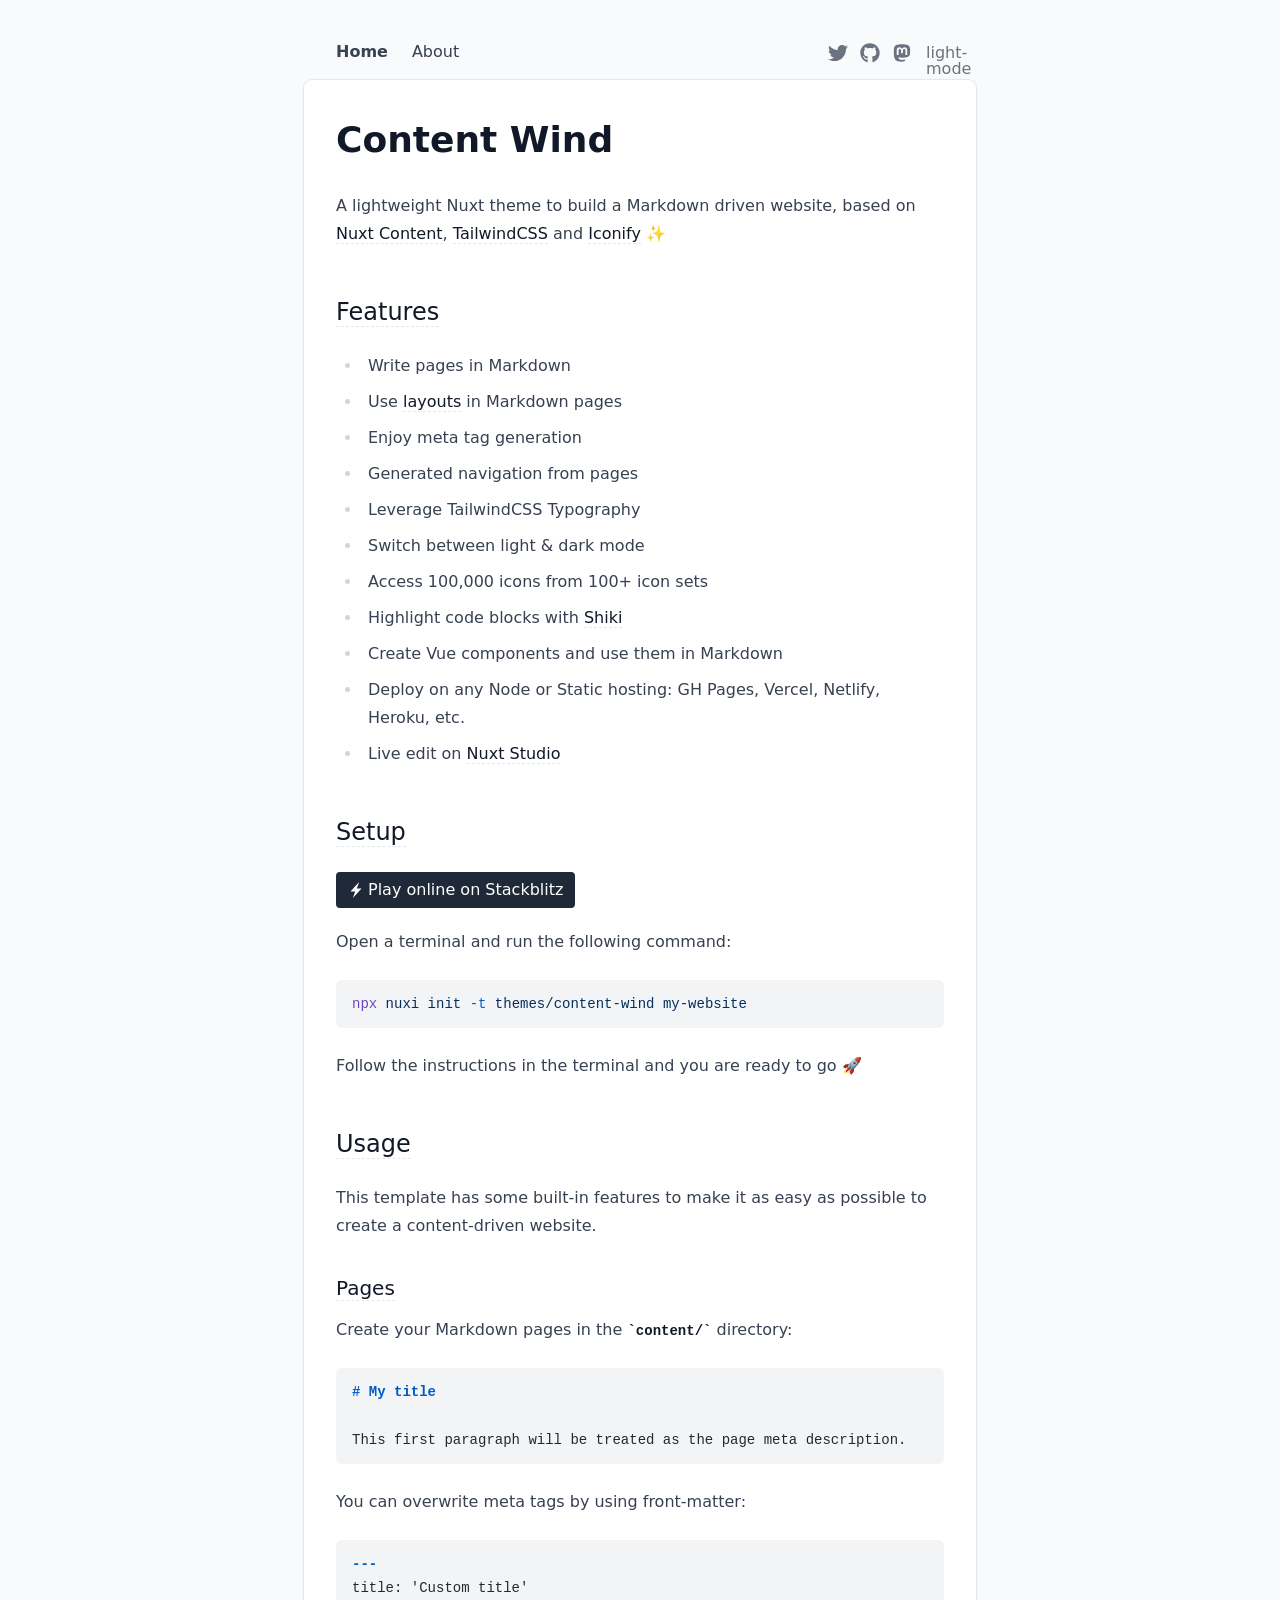
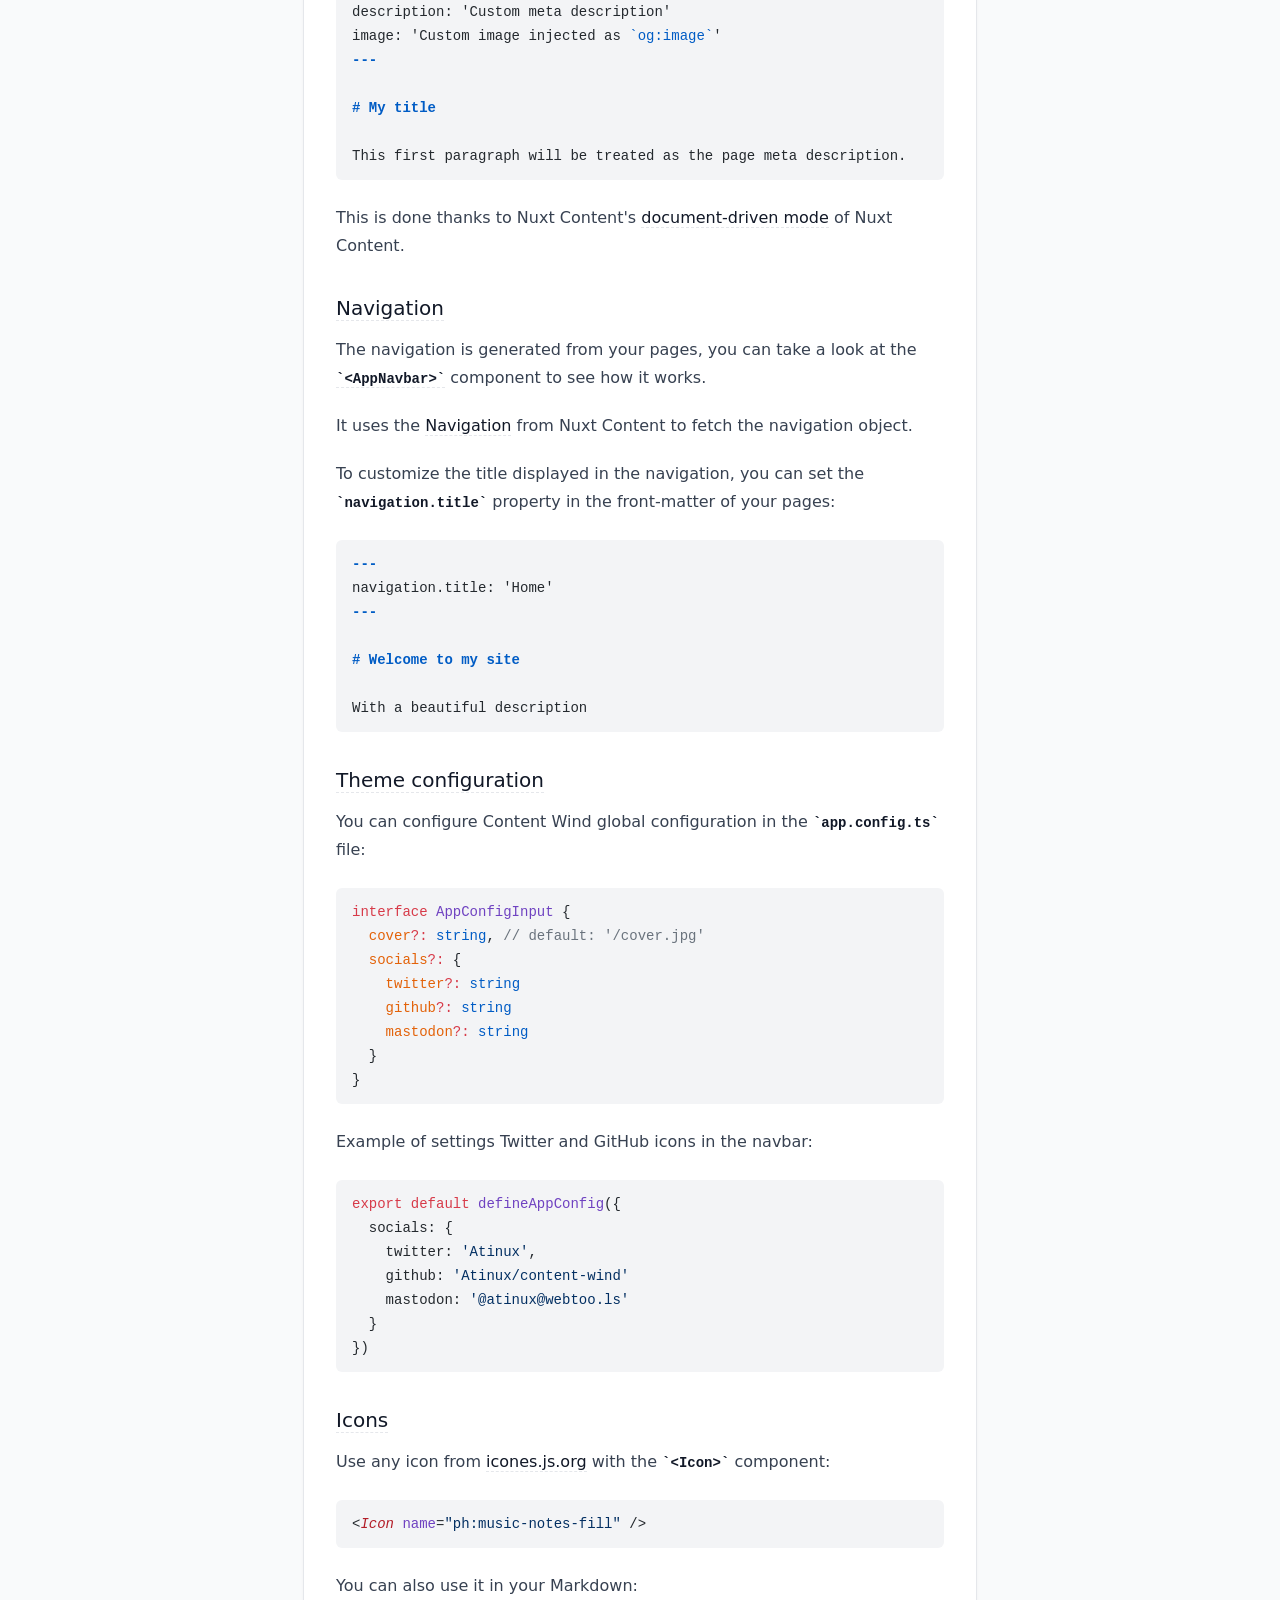
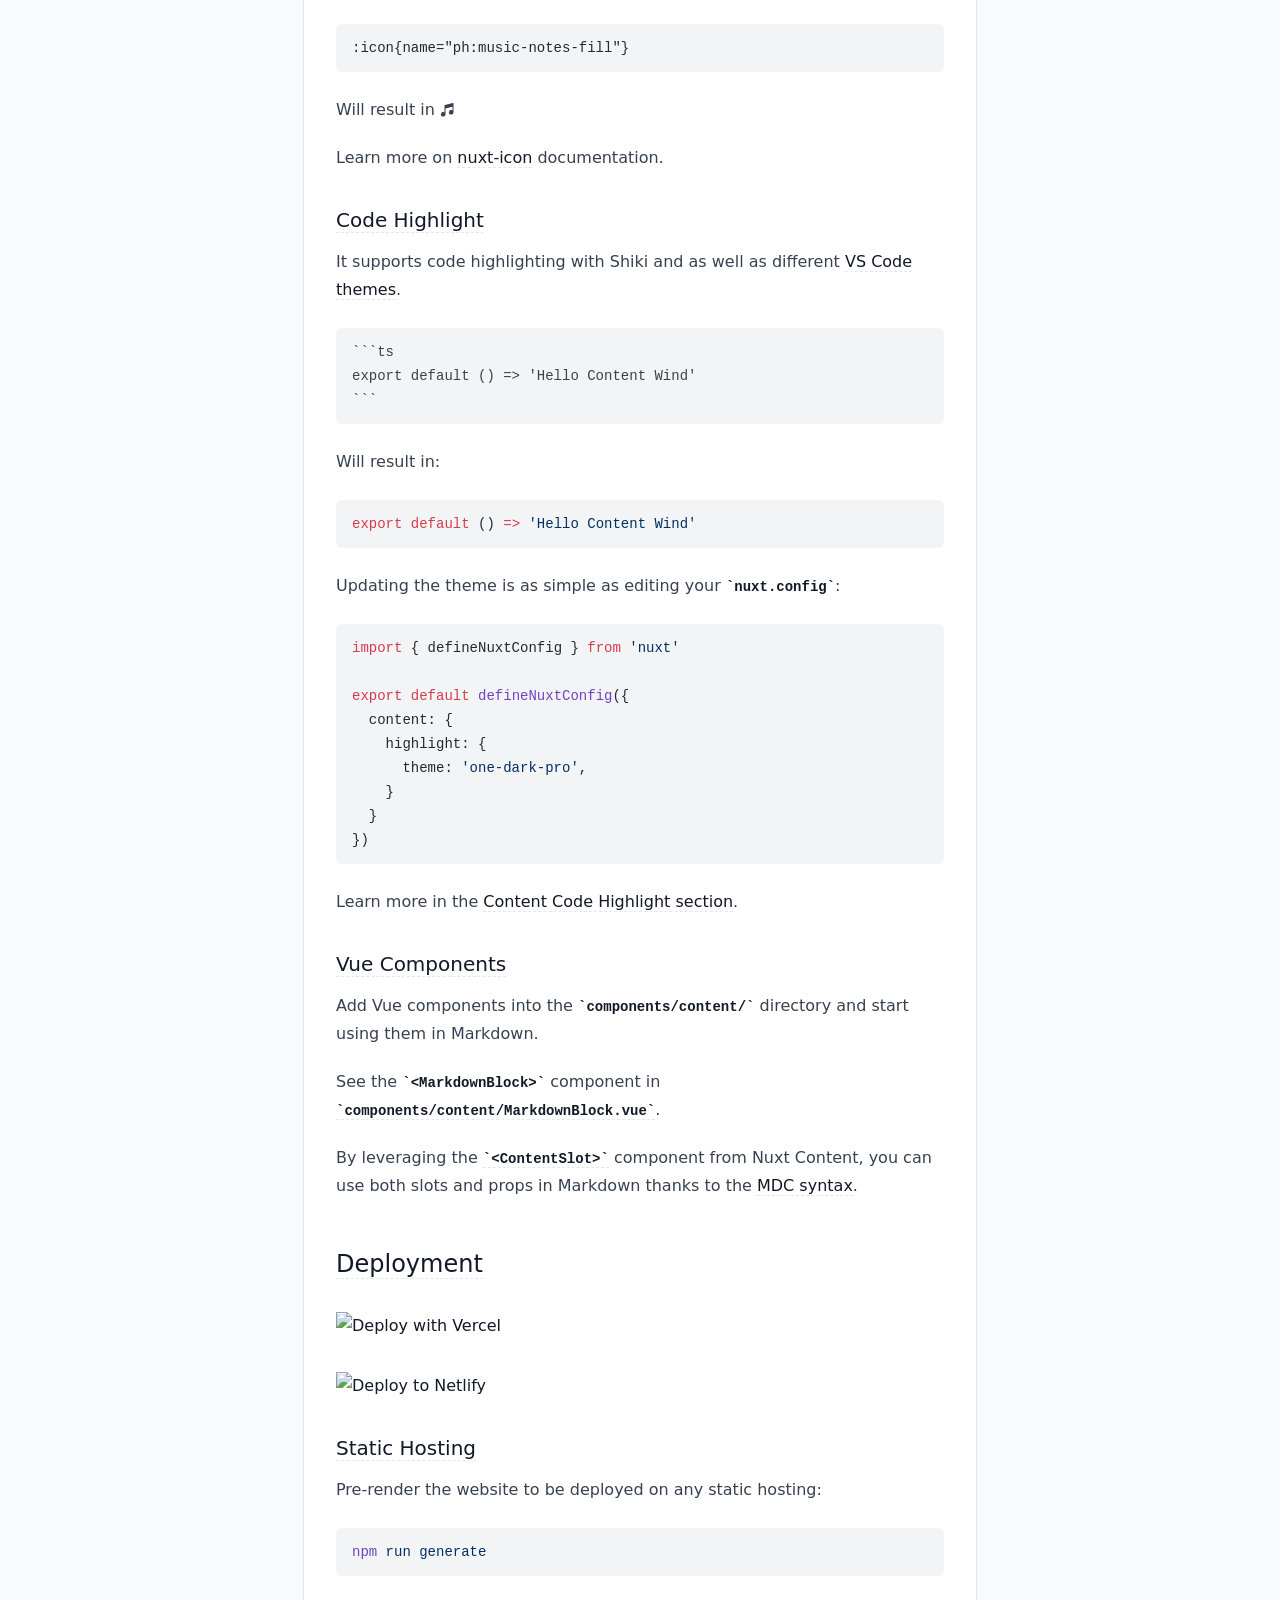
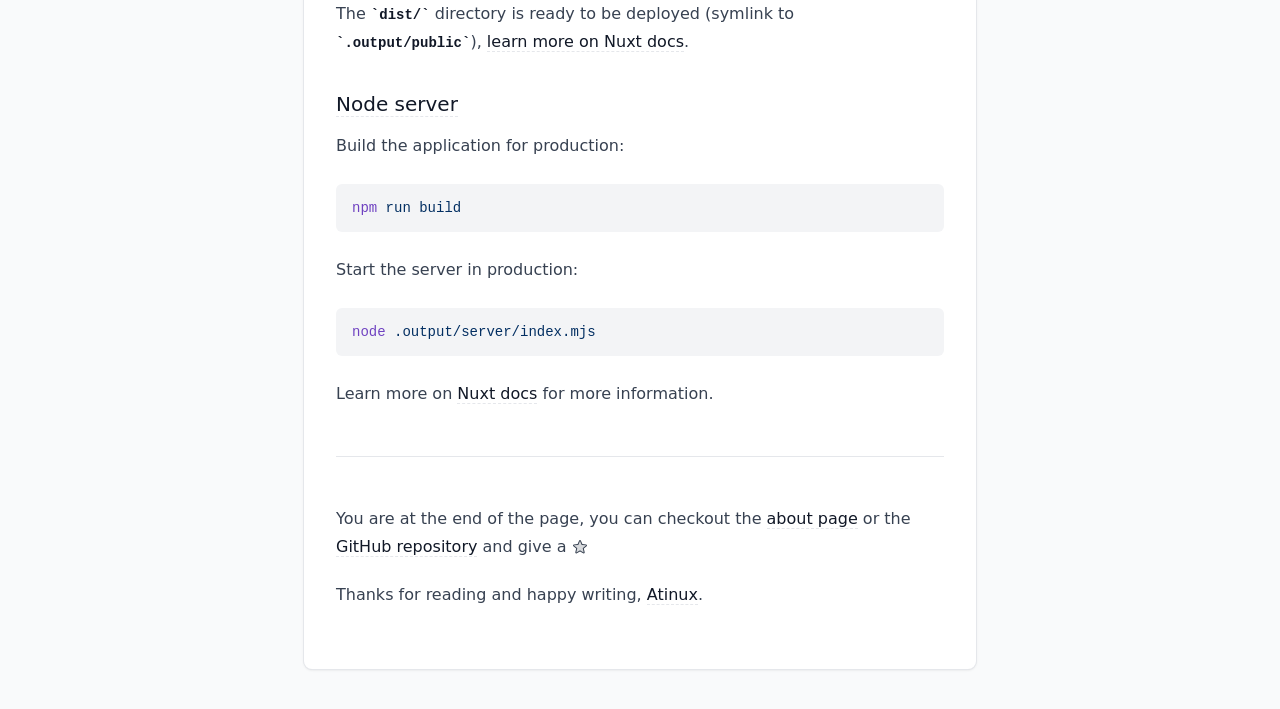
==== index.html @ 47d6d562 "Deploying to gh-pages from @ jvsiga/content-wind@8615b29ae68e5a22087bfe89d6c13d335c1222c7 🚀" ====
<!DOCTYPE html><html  lang="en" data-capo=""><head><meta charset="utf-8">
<meta name="viewport" content="width=device-width, initial-scale=1">
<title>Content Wind</title>
<style>/*! tailwindcss v3.4.10 | MIT License | https://tailwindcss.com*/*,:after,:before{border:0 solid #e5e7eb;box-sizing:border-box}:after,:before{--tw-content:""}:host,html{line-height:1.5;-webkit-text-size-adjust:100%;font-family:ui-sans-serif,system-ui,sans-serif,Apple Color Emoji,Segoe UI Emoji,Segoe UI Symbol,Noto Color Emoji;font-feature-settings:normal;font-variation-settings:normal;tab-size:4;-webkit-tap-highlight-color:transparent}body{line-height:inherit;margin:0}hr{border-top-width:1px;color:inherit;height:0}abbr:where([title]){-webkit-text-decoration:underline dotted;text-decoration:underline dotted}h1,h2,h3,h4,h5,h6{font-size:inherit;font-weight:inherit}a{color:inherit;text-decoration:inherit}b,strong{font-weight:bolder}code,kbd,pre,samp{font-family:ui-monospace,SFMono-Regular,Menlo,Monaco,Consolas,Liberation Mono,Courier New,monospace;font-feature-settings:normal;font-size:1em;font-variation-settings:normal}small{font-size:80%}sub,sup{font-size:75%;line-height:0;position:relative;vertical-align:initial}sub{bottom:-.25em}sup{top:-.5em}table{border-collapse:collapse;border-color:inherit;text-indent:0}button,input,optgroup,select,textarea{color:inherit;font-family:inherit;font-feature-settings:inherit;font-size:100%;font-variation-settings:inherit;font-weight:inherit;letter-spacing:inherit;line-height:inherit;margin:0;padding:0}button,select{text-transform:none}button,input:where([type=button]),input:where([type=reset]),input:where([type=submit]){-webkit-appearance:button;background-color:initial;background-image:none}:-moz-focusring{outline:auto}:-moz-ui-invalid{box-shadow:none}progress{vertical-align:initial}::-webkit-inner-spin-button,::-webkit-outer-spin-button{height:auto}[type=search]{-webkit-appearance:textfield;outline-offset:-2px}::-webkit-search-decoration{-webkit-appearance:none}::-webkit-file-upload-button{-webkit-appearance:button;font:inherit}summary{display:list-item}blockquote,dd,dl,figure,h1,h2,h3,h4,h5,h6,hr,p,pre{margin:0}fieldset{margin:0}fieldset,legend{padding:0}menu,ol,ul{list-style:none;margin:0;padding:0}dialog{padding:0}textarea{resize:vertical}input::placeholder,textarea::placeholder{color:#9ca3af;opacity:1}[role=button],button{cursor:pointer}:disabled{cursor:default}audio,canvas,embed,iframe,img,object,svg,video{display:block;vertical-align:middle}img,video{height:auto;max-width:100%}[hidden]{display:none}*,::backdrop,:after,:before{--tw-border-spacing-x:0;--tw-border-spacing-y:0;--tw-translate-x:0;--tw-translate-y:0;--tw-rotate:0;--tw-skew-x:0;--tw-skew-y:0;--tw-scale-x:1;--tw-scale-y:1;--tw-pan-x: ;--tw-pan-y: ;--tw-pinch-zoom: ;--tw-scroll-snap-strictness:proximity;--tw-gradient-from-position: ;--tw-gradient-via-position: ;--tw-gradient-to-position: ;--tw-ordinal: ;--tw-slashed-zero: ;--tw-numeric-figure: ;--tw-numeric-spacing: ;--tw-numeric-fraction: ;--tw-ring-inset: ;--tw-ring-offset-width:0px;--tw-ring-offset-color:#fff;--tw-ring-color:#3b82f680;--tw-ring-offset-shadow:0 0 #0000;--tw-ring-shadow:0 0 #0000;--tw-shadow:0 0 #0000;--tw-shadow-colored:0 0 #0000;--tw-blur: ;--tw-brightness: ;--tw-contrast: ;--tw-grayscale: ;--tw-hue-rotate: ;--tw-invert: ;--tw-saturate: ;--tw-sepia: ;--tw-drop-shadow: ;--tw-backdrop-blur: ;--tw-backdrop-brightness: ;--tw-backdrop-contrast: ;--tw-backdrop-grayscale: ;--tw-backdrop-hue-rotate: ;--tw-backdrop-invert: ;--tw-backdrop-opacity: ;--tw-backdrop-saturate: ;--tw-backdrop-sepia: ;--tw-contain-size: ;--tw-contain-layout: ;--tw-contain-paint: ;--tw-contain-style: }.prose{color:var(--tw-prose-body);max-width:65ch}.prose :where(p):not(:where([class~=not-prose],[class~=not-prose] *)){margin-bottom:1.25em;margin-top:1.25em}.prose :where([class~=lead]):not(:where([class~=not-prose],[class~=not-prose] *)){color:var(--tw-prose-lead);font-size:1.25em;line-height:1.6;margin-bottom:1.2em;margin-top:1.2em}.prose :where(a):not(:where([class~=not-prose],[class~=not-prose] *)){color:var(--tw-prose-links);font-weight:500;text-decoration:underline}.prose :where(strong):not(:where([class~=not-prose],[class~=not-prose] *)){color:var(--tw-prose-bold);font-weight:600}.prose :where(a strong):not(:where([class~=not-prose],[class~=not-prose] *)){color:inherit}.prose :where(blockquote strong):not(:where([class~=not-prose],[class~=not-prose] *)){color:inherit}.prose :where(thead th strong):not(:where([class~=not-prose],[class~=not-prose] *)){color:inherit}.prose :where(ol):not(:where([class~=not-prose],[class~=not-prose] *)){list-style-type:decimal;margin-bottom:1.25em;margin-top:1.25em;padding-inline-start:1.625em}.prose :where(ol[type=A]):not(:where([class~=not-prose],[class~=not-prose] *)){list-style-type:upper-alpha}.prose :where(ol[type=a]):not(:where([class~=not-prose],[class~=not-prose] *)){list-style-type:lower-alpha}.prose :where(ol[type=A s]):not(:where([class~=not-prose],[class~=not-prose] *)){list-style-type:upper-alpha}.prose :where(ol[type=a s]):not(:where([class~=not-prose],[class~=not-prose] *)){list-style-type:lower-alpha}.prose :where(ol[type=I]):not(:where([class~=not-prose],[class~=not-prose] *)){list-style-type:upper-roman}.prose :where(ol[type=i]):not(:where([class~=not-prose],[class~=not-prose] *)){list-style-type:lower-roman}.prose :where(ol[type=I s]):not(:where([class~=not-prose],[class~=not-prose] *)){list-style-type:upper-roman}.prose :where(ol[type=i s]):not(:where([class~=not-prose],[class~=not-prose] *)){list-style-type:lower-roman}.prose :where(ol[type="1"]):not(:where([class~=not-prose],[class~=not-prose] *)){list-style-type:decimal}.prose :where(ul):not(:where([class~=not-prose],[class~=not-prose] *)){list-style-type:disc;margin-bottom:1.25em;margin-top:1.25em;padding-inline-start:1.625em}.prose :where(ol>li):not(:where([class~=not-prose],[class~=not-prose] *))::marker{color:var(--tw-prose-counters);font-weight:400}.prose :where(ul>li):not(:where([class~=not-prose],[class~=not-prose] *))::marker{color:var(--tw-prose-bullets)}.prose :where(dt):not(:where([class~=not-prose],[class~=not-prose] *)){color:var(--tw-prose-headings);font-weight:600;margin-top:1.25em}.prose :where(hr):not(:where([class~=not-prose],[class~=not-prose] *)){border-color:var(--tw-prose-hr);border-top-width:1px;margin-bottom:3em;margin-top:3em}.prose :where(blockquote):not(:where([class~=not-prose],[class~=not-prose] *)){border-inline-start-color:var(--tw-prose-quote-borders);border-inline-start-width:.25rem;color:var(--tw-prose-quotes);font-style:italic;font-weight:500;margin-bottom:1.6em;margin-top:1.6em;padding-inline-start:1em;quotes:"\201C""\201D""\2018""\2019"}.prose :where(blockquote p:first-of-type):not(:where([class~=not-prose],[class~=not-prose] *)):before{content:open-quote}.prose :where(blockquote p:last-of-type):not(:where([class~=not-prose],[class~=not-prose] *)):after{content:close-quote}.prose :where(h1):not(:where([class~=not-prose],[class~=not-prose] *)){color:var(--tw-prose-headings);font-size:2.25em;font-weight:800;line-height:1.1111111;margin-bottom:.8888889em;margin-top:0}.prose :where(h1 strong):not(:where([class~=not-prose],[class~=not-prose] *)){color:inherit;font-weight:900}.prose :where(h2):not(:where([class~=not-prose],[class~=not-prose] *)){color:var(--tw-prose-headings);font-size:1.5em;font-weight:700;line-height:1.3333333;margin-bottom:1em;margin-top:2em}.prose :where(h2 strong):not(:where([class~=not-prose],[class~=not-prose] *)){color:inherit;font-weight:800}.prose :where(h3):not(:where([class~=not-prose],[class~=not-prose] *)){color:var(--tw-prose-headings);font-size:1.25em;font-weight:600;line-height:1.6;margin-bottom:.6em;margin-top:1.6em}.prose :where(h3 strong):not(:where([class~=not-prose],[class~=not-prose] *)){color:inherit;font-weight:700}.prose :where(h4):not(:where([class~=not-prose],[class~=not-prose] *)){color:var(--tw-prose-headings);font-weight:600;line-height:1.5;margin-bottom:.5em;margin-top:1.5em}.prose :where(h4 strong):not(:where([class~=not-prose],[class~=not-prose] *)){color:inherit;font-weight:700}.prose :where(img):not(:where([class~=not-prose],[class~=not-prose] *)){margin-bottom:2em;margin-top:2em}.prose :where(picture):not(:where([class~=not-prose],[class~=not-prose] *)){display:block;margin-bottom:2em;margin-top:2em}.prose :where(video):not(:where([class~=not-prose],[class~=not-prose] *)){margin-bottom:2em;margin-top:2em}.prose :where(kbd):not(:where([class~=not-prose],[class~=not-prose] *)){border-radius:.3125rem;box-shadow:0 0 0 1px rgb(var(--tw-prose-kbd-shadows)/10%),0 3px 0 rgb(var(--tw-prose-kbd-shadows)/10%);color:var(--tw-prose-kbd);font-family:inherit;font-size:.875em;font-weight:500;padding-inline-end:.375em;padding-bottom:.1875em;padding-top:.1875em;padding-inline-start:.375em}.prose :where(code):not(:where([class~=not-prose],[class~=not-prose] *)){color:var(--tw-prose-code);font-size:.875em;font-weight:600}.prose :where(code):not(:where([class~=not-prose],[class~=not-prose] *)):before{content:"`"}.prose :where(code):not(:where([class~=not-prose],[class~=not-prose] *)):after{content:"`"}.prose :where(a code):not(:where([class~=not-prose],[class~=not-prose] *)){color:inherit}.prose :where(h1 code):not(:where([class~=not-prose],[class~=not-prose] *)){color:inherit}.prose :where(h2 code):not(:where([class~=not-prose],[class~=not-prose] *)){color:inherit;font-size:.875em}.prose :where(h3 code):not(:where([class~=not-prose],[class~=not-prose] *)){color:inherit;font-size:.9em}.prose :where(h4 code):not(:where([class~=not-prose],[class~=not-prose] *)){color:inherit}.prose :where(blockquote code):not(:where([class~=not-prose],[class~=not-prose] *)){color:inherit}.prose :where(thead th code):not(:where([class~=not-prose],[class~=not-prose] *)){color:inherit}.prose :where(pre):not(:where([class~=not-prose],[class~=not-prose] *)){background-color:var(--tw-prose-pre-bg);border-radius:.375rem;color:var(--tw-prose-pre-code);font-size:.875em;font-weight:400;line-height:1.7142857;margin-bottom:1.7142857em;margin-top:1.7142857em;overflow-x:auto;padding-inline-end:1.1428571em;padding-bottom:.8571429em;padding-top:.8571429em;padding-inline-start:1.1428571em}.prose :where(pre code):not(:where([class~=not-prose],[class~=not-prose] *)){background-color:initial;border-radius:0;border-width:0;color:inherit;font-family:inherit;font-size:inherit;font-weight:inherit;line-height:inherit;padding:0}.prose :where(pre code):not(:where([class~=not-prose],[class~=not-prose] *)):before{content:none}.prose :where(pre code):not(:where([class~=not-prose],[class~=not-prose] *)):after{content:none}.prose :where(table):not(:where([class~=not-prose],[class~=not-prose] *)){font-size:.875em;line-height:1.7142857;margin-bottom:2em;margin-top:2em;table-layout:auto;width:100%}.prose :where(thead):not(:where([class~=not-prose],[class~=not-prose] *)){border-bottom-color:var(--tw-prose-th-borders);border-bottom-width:1px}.prose :where(thead th):not(:where([class~=not-prose],[class~=not-prose] *)){color:var(--tw-prose-headings);font-weight:600;padding-inline-end:.5714286em;padding-bottom:.5714286em;padding-inline-start:.5714286em;vertical-align:bottom}.prose :where(tbody tr):not(:where([class~=not-prose],[class~=not-prose] *)){border-bottom-color:var(--tw-prose-td-borders);border-bottom-width:1px}.prose :where(tbody tr:last-child):not(:where([class~=not-prose],[class~=not-prose] *)){border-bottom-width:0}.prose :where(tbody td):not(:where([class~=not-prose],[class~=not-prose] *)){vertical-align:initial}.prose :where(tfoot):not(:where([class~=not-prose],[class~=not-prose] *)){border-top-color:var(--tw-prose-th-borders);border-top-width:1px}.prose :where(tfoot td):not(:where([class~=not-prose],[class~=not-prose] *)){vertical-align:top}.prose :where(th,td):not(:where([class~=not-prose],[class~=not-prose] *)){text-align:start}.prose :where(figure>*):not(:where([class~=not-prose],[class~=not-prose] *)){margin-bottom:0;margin-top:0}.prose :where(figcaption):not(:where([class~=not-prose],[class~=not-prose] *)){color:var(--tw-prose-captions);font-size:.875em;line-height:1.4285714;margin-top:.8571429em}.prose{--tw-prose-body:#374151;--tw-prose-headings:#111827;--tw-prose-lead:#4b5563;--tw-prose-links:#111827;--tw-prose-bold:#111827;--tw-prose-counters:#6b7280;--tw-prose-bullets:#d1d5db;--tw-prose-hr:#e5e7eb;--tw-prose-quotes:#111827;--tw-prose-quote-borders:#e5e7eb;--tw-prose-captions:#6b7280;--tw-prose-kbd:#111827;--tw-prose-kbd-shadows:17 24 39;--tw-prose-code:#111827;--tw-prose-pre-code:#e5e7eb;--tw-prose-pre-bg:#1f2937;--tw-prose-th-borders:#d1d5db;--tw-prose-td-borders:#e5e7eb;--tw-prose-invert-body:#d1d5db;--tw-prose-invert-headings:#fff;--tw-prose-invert-lead:#9ca3af;--tw-prose-invert-links:#fff;--tw-prose-invert-bold:#fff;--tw-prose-invert-counters:#9ca3af;--tw-prose-invert-bullets:#4b5563;--tw-prose-invert-hr:#374151;--tw-prose-invert-quotes:#f3f4f6;--tw-prose-invert-quote-borders:#374151;--tw-prose-invert-captions:#9ca3af;--tw-prose-invert-kbd:#fff;--tw-prose-invert-kbd-shadows:255 255 255;--tw-prose-invert-code:#fff;--tw-prose-invert-pre-code:#d1d5db;--tw-prose-invert-pre-bg:#00000080;--tw-prose-invert-th-borders:#4b5563;--tw-prose-invert-td-borders:#374151;font-size:1rem;line-height:1.75}.prose :where(picture>img):not(:where([class~=not-prose],[class~=not-prose] *)){margin-bottom:0;margin-top:0}.prose :where(li):not(:where([class~=not-prose],[class~=not-prose] *)){margin-bottom:.5em;margin-top:.5em}.prose :where(ol>li):not(:where([class~=not-prose],[class~=not-prose] *)){padding-inline-start:.375em}.prose :where(ul>li):not(:where([class~=not-prose],[class~=not-prose] *)){padding-inline-start:.375em}.prose :where(.prose>ul>li p):not(:where([class~=not-prose],[class~=not-prose] *)){margin-bottom:.75em;margin-top:.75em}.prose :where(.prose>ul>li>p:first-child):not(:where([class~=not-prose],[class~=not-prose] *)){margin-top:1.25em}.prose :where(.prose>ul>li>p:last-child):not(:where([class~=not-prose],[class~=not-prose] *)){margin-bottom:1.25em}.prose :where(.prose>ol>li>p:first-child):not(:where([class~=not-prose],[class~=not-prose] *)){margin-top:1.25em}.prose :where(.prose>ol>li>p:last-child):not(:where([class~=not-prose],[class~=not-prose] *)){margin-bottom:1.25em}.prose :where(ul ul,ul ol,ol ul,ol ol):not(:where([class~=not-prose],[class~=not-prose] *)){margin-bottom:.75em;margin-top:.75em}.prose :where(dl):not(:where([class~=not-prose],[class~=not-prose] *)){margin-bottom:1.25em;margin-top:1.25em}.prose :where(dd):not(:where([class~=not-prose],[class~=not-prose] *)){margin-top:.5em;padding-inline-start:1.625em}.prose :where(hr+*):not(:where([class~=not-prose],[class~=not-prose] *)){margin-top:0}.prose :where(h2+*):not(:where([class~=not-prose],[class~=not-prose] *)){margin-top:0}.prose :where(h3+*):not(:where([class~=not-prose],[class~=not-prose] *)){margin-top:0}.prose :where(h4+*):not(:where([class~=not-prose],[class~=not-prose] *)){margin-top:0}.prose :where(thead th:first-child):not(:where([class~=not-prose],[class~=not-prose] *)){padding-inline-start:0}.prose :where(thead th:last-child):not(:where([class~=not-prose],[class~=not-prose] *)){padding-inline-end:0}.prose :where(tbody td,tfoot td):not(:where([class~=not-prose],[class~=not-prose] *)){padding-inline-end:.5714286em;padding-bottom:.5714286em;padding-top:.5714286em;padding-inline-start:.5714286em}.prose :where(tbody td:first-child,tfoot td:first-child):not(:where([class~=not-prose],[class~=not-prose] *)){padding-inline-start:0}.prose :where(tbody td:last-child,tfoot td:last-child):not(:where([class~=not-prose],[class~=not-prose] *)){padding-inline-end:0}.prose :where(figure):not(:where([class~=not-prose],[class~=not-prose] *)){margin-bottom:2em;margin-top:2em}.prose :where(.prose>:first-child):not(:where([class~=not-prose],[class~=not-prose] *)){margin-top:0}.prose :where(.prose>:last-child):not(:where([class~=not-prose],[class~=not-prose] *)){margin-bottom:0}.sr-only{height:1px;margin:-1px;overflow:hidden;padding:0;position:absolute;width:1px;clip:rect(0,0,0,0);border-width:0;white-space:nowrap}.static{position:static}.m-auto{margin:auto}.mx-auto{margin-left:auto;margin-right:auto}.mr-6{margin-right:1.5rem}.block{display:block}.inline-block{display:inline-block}.flex{display:flex}.inline-flex{display:inline-flex}.h-4{height:1rem}.h-5{height:1.25rem}.w-4{width:1rem}.w-5{width:1.25rem}.max-w-2xl{max-width:42rem}.max-w-full{max-width:100%}.max-w-none{max-width:none}.items-center{align-items:center}.justify-between{justify-content:space-between}.gap-1{gap:.25rem}.space-x-3>:not([hidden])~:not([hidden]){--tw-space-x-reverse:0;margin-left:calc(.75rem*(1 - var(--tw-space-x-reverse)));margin-right:calc(.75rem*var(--tw-space-x-reverse))}.overflow-x-auto{overflow-x:auto}.rounded{border-radius:.25rem}.bg-gray-50{--tw-bg-opacity:1;background-color:rgb(249 250 251/var(--tw-bg-opacity))}.bg-gray-800{--tw-bg-opacity:1;background-color:rgb(31 41 55/var(--tw-bg-opacity))}.bg-white{--tw-bg-opacity:1;background-color:rgb(255 255 255/var(--tw-bg-opacity))}.px-3{padding-left:.75rem;padding-right:.75rem}.px-4{padding-left:1rem;padding-right:1rem}.py-1{padding-bottom:.25rem;padding-top:.25rem}.py-10{padding-bottom:2.5rem;padding-top:2.5rem}.py-4{padding-bottom:1rem;padding-top:1rem}.text-2xl{font-size:1.5rem;line-height:2rem}.font-bold{font-weight:700}.text-black{--tw-text-opacity:1;color:rgb(0 0 0/var(--tw-text-opacity))}.text-gray-500{--tw-text-opacity:1;color:rgb(107 114 128/var(--tw-text-opacity))}.text-gray-700{--tw-text-opacity:1;color:rgb(55 65 81/var(--tw-text-opacity))}.text-white{--tw-text-opacity:1;color:rgb(255 255 255/var(--tw-text-opacity))}.no-underline{text-decoration-line:none}.ring-1{--tw-ring-offset-shadow:var(--tw-ring-inset) 0 0 0 var(--tw-ring-offset-width) var(--tw-ring-offset-color);--tw-ring-shadow:var(--tw-ring-inset) 0 0 0 calc(1px + var(--tw-ring-offset-width)) var(--tw-ring-color);box-shadow:var(--tw-ring-offset-shadow),var(--tw-ring-shadow),var(--tw-shadow,0 0 #0000)}.ring-gray-200{--tw-ring-opacity:1;--tw-ring-color:rgb(229 231 235/var(--tw-ring-opacity))}.transition{transition-duration:.15s;transition-property:color,background-color,border-color,text-decoration-color,fill,stroke,opacity,box-shadow,transform,filter,-webkit-backdrop-filter;transition-property:color,background-color,border-color,text-decoration-color,fill,stroke,opacity,box-shadow,transform,filter,backdrop-filter;transition-property:color,background-color,border-color,text-decoration-color,fill,stroke,opacity,box-shadow,transform,filter,backdrop-filter,-webkit-backdrop-filter;transition-timing-function:cubic-bezier(.4,0,.2,1)}.dark\:prose-invert:is(.dark *){--tw-prose-body:var(--tw-prose-invert-body);--tw-prose-headings:var(--tw-prose-invert-headings);--tw-prose-lead:var(--tw-prose-invert-lead);--tw-prose-links:var(--tw-prose-invert-links);--tw-prose-bold:var(--tw-prose-invert-bold);--tw-prose-counters:var(--tw-prose-invert-counters);--tw-prose-bullets:var(--tw-prose-invert-bullets);--tw-prose-hr:var(--tw-prose-invert-hr);--tw-prose-quotes:var(--tw-prose-invert-quotes);--tw-prose-quote-borders:var(--tw-prose-invert-quote-borders);--tw-prose-captions:var(--tw-prose-invert-captions);--tw-prose-kbd:var(--tw-prose-invert-kbd);--tw-prose-kbd-shadows:var(--tw-prose-invert-kbd-shadows);--tw-prose-code:var(--tw-prose-invert-code);--tw-prose-pre-code:var(--tw-prose-invert-pre-code);--tw-prose-pre-bg:var(--tw-prose-invert-pre-bg);--tw-prose-th-borders:var(--tw-prose-invert-th-borders);--tw-prose-td-borders:var(--tw-prose-invert-td-borders)}.hover\:text-gray-700:hover{--tw-text-opacity:1;color:rgb(55 65 81/var(--tw-text-opacity))}.prose-a\:border-b :is(:where(a):not(:where([class~=not-prose],[class~=not-prose] *))){border-bottom-width:1px}.prose-a\:border-dashed :is(:where(a):not(:where([class~=not-prose],[class~=not-prose] *))){border-style:dashed}.prose-a\:font-normal :is(:where(a):not(:where([class~=not-prose],[class~=not-prose] *))){font-weight:400}.prose-a\:no-underline :is(:where(a):not(:where([class~=not-prose],[class~=not-prose] *))){text-decoration-line:none}.hover\:prose-a\:border-solid :is(:where(a):not(:where([class~=not-prose],[class~=not-prose] *))):hover{border-style:solid}.hover\:prose-a\:border-primary-400 :is(:where(a):not(:where([class~=not-prose],[class~=not-prose] *))):hover{--tw-border-opacity:1;border-color:rgb(52 211 153/var(--tw-border-opacity))}.hover\:prose-a\:text-primary-400 :is(:where(a):not(:where([class~=not-prose],[class~=not-prose] *))):hover{--tw-text-opacity:1;color:rgb(52 211 153/var(--tw-text-opacity))}.prose-pre\:bg-gray-100 :is(:where(pre):not(:where([class~=not-prose],[class~=not-prose] *))){--tw-bg-opacity:1;background-color:rgb(243 244 246/var(--tw-bg-opacity))}.dark\:bg-gray-200:is(.dark *){--tw-bg-opacity:1;background-color:rgb(229 231 235/var(--tw-bg-opacity))}.dark\:bg-gray-800:is(.dark *){--tw-bg-opacity:1;background-color:rgb(31 41 55/var(--tw-bg-opacity))}.dark\:bg-gray-900:is(.dark *){--tw-bg-opacity:1;background-color:rgb(17 24 39/var(--tw-bg-opacity))}.dark\:text-gray-100:is(.dark *){--tw-text-opacity:1;color:rgb(243 244 246/var(--tw-text-opacity))}.dark\:text-gray-200:is(.dark *){--tw-text-opacity:1;color:rgb(229 231 235/var(--tw-text-opacity))}.dark\:text-gray-300:is(.dark *){--tw-text-opacity:1;color:rgb(209 213 219/var(--tw-text-opacity))}.dark\:text-gray-950:is(.dark *){--tw-text-opacity:1;color:rgb(3 7 18/var(--tw-text-opacity))}.dark\:ring-gray-700:is(.dark *){--tw-ring-opacity:1;--tw-ring-color:rgb(55 65 81/var(--tw-ring-opacity))}.dark\:hover\:text-gray-300:hover:is(.dark *){--tw-text-opacity:1;color:rgb(209 213 219/var(--tw-text-opacity))}.dark\:prose-pre\:bg-gray-900 :is(:where(pre):not(:where([class~=not-prose],[class~=not-prose] *))):is(.dark *){--tw-bg-opacity:1;background-color:rgb(17 24 39/var(--tw-bg-opacity))}@media (min-width:640px){.sm\:rounded{border-radius:.25rem}.sm\:rounded-lg{border-radius:.5rem}.sm\:px-8{padding-left:2rem;padding-right:2rem}.sm\:pb-10{padding-bottom:2.5rem}.sm\:pt-6{padding-top:1.5rem}.sm\:shadow{--tw-shadow:0 1px 3px 0 #0000001a,0 1px 2px -1px #0000001a;--tw-shadow-colored:0 1px 3px 0 var(--tw-shadow-color),0 1px 2px -1px var(--tw-shadow-color);box-shadow:var(--tw-ring-offset-shadow,0 0 #0000),var(--tw-ring-shadow,0 0 #0000),var(--tw-shadow)}}</style>
<style>.icon[data-v-e17f7d92]{display:inline-block;vertical-align:middle}</style>
<style>body{--tw-bg-opacity:1;background-color:rgb(249 250 251/var(--tw-bg-opacity));--tw-text-opacity:1;color:rgb(0 0 0/var(--tw-text-opacity))}body:is(.dark *){--tw-bg-opacity:1;background-color:rgb(17 24 39/var(--tw-bg-opacity));--tw-text-opacity:1;color:rgb(255 255 255/var(--tw-text-opacity))}</style>
<style>pre code .line{display:block;min-height:1rem}</style>
<link rel="stylesheet" href="/_nuxt/entry.CSxso0Yh.css">
<link rel="stylesheet" href="/_nuxt/ProsePre.CchFRBtv.css">
<link rel="preload" as="fetch" crossorigin="anonymous" href="/_payload.json?ed4d2cf1-0a5f-4641-8a23-bf3238a558ed">
<link rel="modulepreload" as="script" crossorigin href="/_nuxt/B6SX4PSM.js">
<link rel="modulepreload" as="script" crossorigin href="/_nuxt/DfIYjdCt.js">
<link rel="modulepreload" as="script" crossorigin href="/_nuxt/D8zysQzE.js">
<link rel="modulepreload" as="script" crossorigin href="/_nuxt/BhEKql1V.js">
<link rel="modulepreload" as="script" crossorigin href="/_nuxt/J8e0Mfqy.js">
<link rel="modulepreload" as="script" crossorigin href="/_nuxt/Dnd51l0P.js">
<link rel="modulepreload" as="script" crossorigin href="/_nuxt/BjcVig76.js">
<link rel="modulepreload" as="script" crossorigin href="/_nuxt/BmD5mQQr.js">
<link rel="modulepreload" as="script" crossorigin href="/_nuxt/dcKW7tge.js">
<link rel="modulepreload" as="script" crossorigin href="/_nuxt/-MYoMfPb.js">
<link rel="modulepreload" as="script" crossorigin href="/_nuxt/C8YRh05c.js">
<link rel="modulepreload" as="script" crossorigin href="/_nuxt/DRV8YCMi.js">
<link rel="modulepreload" as="script" crossorigin href="/_nuxt/DNw4o3Fv.js">
<link rel="modulepreload" as="script" crossorigin href="/_nuxt/Bi3SEqPZ.js">
<link rel="modulepreload" as="script" crossorigin href="/_nuxt/OV2aA-dm.js">
<link rel="modulepreload" as="script" crossorigin href="/_nuxt/KpYrNyBF.js">
<link rel="modulepreload" as="script" crossorigin href="/_nuxt/DTAjYiL6.js">
<link rel="modulepreload" as="script" crossorigin href="/_nuxt/C3fZHWLU.js">
<link rel="modulepreload" as="script" crossorigin href="/_nuxt/DRee9rUQ.js">
<link rel="modulepreload" as="script" crossorigin href="/_nuxt/COEgIC5A.js">
<link rel="modulepreload" as="script" crossorigin href="/_nuxt/BFjot2JB.js">
<link rel="modulepreload" as="script" crossorigin href="/_nuxt/CIwxk3n-.js">
<link rel="modulepreload" as="script" crossorigin href="/_nuxt/Dyp75SFl.js">
<link rel="modulepreload" as="script" crossorigin href="/_nuxt/DNJYkhfz.js">
<link rel="modulepreload" as="script" crossorigin href="/_nuxt/BzWrV9tu.js">
<link rel="modulepreload" as="script" crossorigin href="/_nuxt/B9Mu2nAO.js">
<link rel="prefetch" as="script" crossorigin href="/_nuxt/l-P47I-E.js">
<link rel="prefetch" as="script" crossorigin href="/_nuxt/_hoQUW7L.js">
<link rel="prefetch" as="style" href="/_nuxt/useStudio.CwPWSK-6.css">
<link rel="prefetch" as="script" crossorigin href="/_nuxt/DuGhXWjN.js">
<link rel="prefetch" as="script" crossorigin href="/_nuxt/BigUppGV.js">
<link rel="prefetch" as="script" crossorigin href="/_nuxt/CUaLxKth.js">
<meta content="/cover.jpg" property="og:image">
<meta name="twitter:card" content="summary_large_image">
<meta property="og:title" content="Content Wind">
<meta name="description" content="A lightweight Nuxt theme to build a Markdown driven website, based on Nuxt Content, TailwindCSS and Iconify ✨">
<meta property="og:description" content="A lightweight Nuxt theme to build a Markdown driven website, based on Nuxt Content, TailwindCSS and Iconify ✨">
<script type="module" src="/_nuxt/B6SX4PSM.js" crossorigin></script><script>"use strict";(()=>{const a=window,e=document.documentElement,c=window.localStorage,d=["dark","light"],n=c&&c.getItem&&c.getItem("nuxt-color-mode")||"system";let l=n==="system"?f():n;const i=e.getAttribute("data-color-mode-forced");i&&(l=i),r(l),a["__NUXT_COLOR_MODE__"]={preference:n,value:l,getColorScheme:f,addColorScheme:r,removeColorScheme:u};function r(o){const t=""+o+"",s="";e.classList?e.classList.add(t):e.className+=" "+t,s&&e.setAttribute("data-"+s,o)}function u(o){const t=""+o+"",s="";e.classList?e.classList.remove(t):e.className=e.className.replace(new RegExp(t,"g"),""),s&&e.removeAttribute("data-"+s)}function m(o){return a.matchMedia("(prefers-color-scheme"+o+")")}function f(){if(a.matchMedia&&m("").media!=="not all"){for(const o of d)if(m(":"+o).matches)return o}return"light"}})();</script></head><body><div id="__nuxt"><div class="sm:pt-6 sm:pb-10"><!----><!----><!----><div class="nuxt-loading-indicator" style="position:fixed;top:0;right:0;left:0;pointer-events:none;width:auto;height:3px;opacity:0;background:repeating-linear-gradient(to right,#00dc82 0%,#34cdfe 50%,#0047e1 100%);background-size:Infinity% auto;transform:scaleX(0%);transform-origin:left;transition:transform 0.1s, height 0.4s, opacity 0.4s;z-index:999999;"></div><div class="flex justify-between max-w-2xl px-4 py-4 mx-auto sm:px-8"><div class="text-gray-700 dark:text-gray-200"><!--[--><a aria-current="page" href="/" class="font-bold router-link-exact-active mr-6">Home</a><a href="/about" class="mr-6">About</a><!--]--></div><div class="space-x-3 transition text-gray-500"><a href="https://twitter.com/Atinux" title="Twitter" class="dark:text-gray-100 hover:text-gray-700 dark:hover:text-gray-300"><svg xmlns="http://www.w3.org/2000/svg" xmlns:xlink="http://www.w3.org/1999/xlink" aria-hidden="true" role="img" class="icon w-5 h-5" style="" width="1em" height="1em" viewBox="0 0 512 512" data-v-e17f7d92><path fill="currentColor" d="M459.37 151.716c.325 4.548.325 9.097.325 13.645c0 138.72-105.583 298.558-298.558 298.558c-59.452 0-114.68-17.219-161.137-47.106c8.447.974 16.568 1.299 25.34 1.299c49.055 0 94.213-16.568 130.274-44.832c-46.132-.975-84.792-31.188-98.112-72.772c6.498.974 12.995 1.624 19.818 1.624c9.421 0 18.843-1.3 27.614-3.573c-48.081-9.747-84.143-51.98-84.143-102.985v-1.299c13.969 7.797 30.214 12.67 47.431 13.319c-28.264-18.843-46.781-51.005-46.781-87.391c0-19.492 5.197-37.36 14.294-52.954c51.655 63.675 129.3 105.258 216.365 109.807c-1.624-7.797-2.599-15.918-2.599-24.04c0-57.828 46.782-104.934 104.934-104.934c30.213 0 57.502 12.67 76.67 33.137c23.715-4.548 46.456-13.32 66.599-25.34c-7.798 24.366-24.366 44.833-46.132 57.827c21.117-2.273 41.584-8.122 60.426-16.243c-14.292 20.791-32.161 39.308-52.628 54.253"/></svg></a><a href="https://github.com/Atinux/content-wind" title="GitHub" class="dark:text-gray-100 hover:text-gray-700 dark:hover:text-gray-300"><svg xmlns="http://www.w3.org/2000/svg" xmlns:xlink="http://www.w3.org/1999/xlink" aria-hidden="true" role="img" class="icon w-5 h-5" style="" width="1em" height="1em" viewBox="0 0 496 512" data-v-e17f7d92><path fill="currentColor" d="M165.9 397.4c0 2-2.3 3.6-5.2 3.6c-3.3.3-5.6-1.3-5.6-3.6c0-2 2.3-3.6 5.2-3.6c3-.3 5.6 1.3 5.6 3.6m-31.1-4.5c-.7 2 1.3 4.3 4.3 4.9c2.6 1 5.6 0 6.2-2s-1.3-4.3-4.3-5.2c-2.6-.7-5.5.3-6.2 2.3m44.2-1.7c-2.9.7-4.9 2.6-4.6 4.9c.3 2 2.9 3.3 5.9 2.6c2.9-.7 4.9-2.6 4.6-4.6c-.3-1.9-3-3.2-5.9-2.9M244.8 8C106.1 8 0 113.3 0 252c0 110.9 69.8 205.8 169.5 239.2c12.8 2.3 17.3-5.6 17.3-12.1c0-6.2-.3-40.4-.3-61.4c0 0-70 15-84.7-29.8c0 0-11.4-29.1-27.8-36.6c0 0-22.9-15.7 1.6-15.4c0 0 24.9 2 38.6 25.8c21.9 38.6 58.6 27.5 72.9 20.9c2.3-16 8.8-27.1 16-33.7c-55.9-6.2-112.3-14.3-112.3-110.5c0-27.5 7.6-41.3 23.6-58.9c-2.6-6.5-11.1-33.3 2.6-67.9c20.9-6.5 69 27 69 27c20-5.6 41.5-8.5 62.8-8.5s42.8 2.9 62.8 8.5c0 0 48.1-33.6 69-27c13.7 34.7 5.2 61.4 2.6 67.9c16 17.7 25.8 31.5 25.8 58.9c0 96.5-58.9 104.2-114.8 110.5c9.2 7.9 17 22.9 17 46.4c0 33.7-.3 75.4-.3 83.6c0 6.5 4.6 14.4 17.3 12.1C428.2 457.8 496 362.9 496 252C496 113.3 383.5 8 244.8 8M97.2 352.9c-1.3 1-1 3.3.7 5.2c1.6 1.6 3.9 2.3 5.2 1c1.3-1 1-3.3-.7-5.2c-1.6-1.6-3.9-2.3-5.2-1m-10.8-8.1c-.7 1.3.3 2.9 2.3 3.9c1.6 1 3.6.7 4.3-.7c.7-1.3-.3-2.9-2.3-3.9c-2-.6-3.6-.3-4.3.7m32.4 35.6c-1.6 1.3-1 4.3 1.3 6.2c2.3 2.3 5.2 2.6 6.5 1c1.3-1.3.7-4.3-1.3-6.2c-2.2-2.3-5.2-2.6-6.5-1m-11.4-14.7c-1.6 1-1.6 3.6 0 5.9s4.3 3.3 5.6 2.3c1.6-1.3 1.6-3.9 0-6.2c-1.4-2.3-4-3.3-5.6-2"/></svg></a><a href="https://elk.zone/@atinux@webtoo.ls" title="Mastodon" class="dark:text-gray-100 hover:text-gray-700 dark:hover:text-gray-300"><svg xmlns="http://www.w3.org/2000/svg" xmlns:xlink="http://www.w3.org/1999/xlink" aria-hidden="true" role="img" class="icon w-5 h-5" style="" width="1em" height="1em" viewBox="0 0 448 512" data-v-e17f7d92><path fill="currentColor" d="M433 179.11c0-97.2-63.71-125.7-63.71-125.7c-62.52-28.7-228.56-28.4-290.48 0c0 0-63.72 28.5-63.72 125.7c0 115.7-6.6 259.4 105.63 289.1c40.51 10.7 75.32 13 103.33 11.4c50.81-2.8 79.32-18.1 79.32-18.1l-1.7-36.9s-36.31 11.4-77.12 10.1c-40.41-1.4-83-4.4-89.63-54a102.5 102.5 0 0 1-.9-13.9c85.63 20.9 158.65 9.1 178.75 6.7c56.12-6.7 105-41.3 111.23-72.9c9.8-49.8 9-121.5 9-121.5m-75.12 125.2h-46.63v-114.2c0-49.7-64-51.6-64 6.9v62.5h-46.33V197c0-58.5-64-56.6-64-6.9v114.2H90.19c0-122.1-5.2-147.9 18.41-175c25.9-28.9 79.82-30.8 103.83 6.1l11.6 19.5l11.6-19.5c24.11-37.1 78.12-34.8 103.83-6.1c23.71 27.3 18.4 53 18.4 175z"/></svg></a><button aria-label="Color Mode" class="inline-block w-5 dark:text-gray-100 hover:text-gray-700 dark:hover:text-gray-300"><span>...</span></button></div></div><!--[--><div class="document-driven-page"><div class="max-w-2xl px-4 py-10 m-auto bg-white sm:px-8 sm:shadow dark:bg-gray-800 ring-1 ring-gray-200 dark:ring-gray-700 sm:rounded-lg"><main class="max-w-none prose dark:prose-invert prose-pre:bg-gray-100 dark:prose-pre:bg-gray-900 hover:prose-a:text-primary-400 prose-a:font-normal prose-a:no-underline prose-a:border-dashed prose-a:border-b hover:prose-a:border-solid hover:prose-a:border-primary-400"><!--[--><div><h1 id="content-wind"><!--[-->Content Wind<!--]--></h1><p><!--[-->A lightweight Nuxt theme to build a Markdown driven website, based on <a href="https://content.nuxt.com" rel="nofollow"><!--[-->Nuxt Content<!--]--></a>, <a href="https://tailwindcss.com" rel="nofollow"><!--[-->TailwindCSS<!--]--></a> and <a href="https://iconify.design" rel="nofollow"><!--[-->Iconify<!--]--></a> ✨<!--]--></p><h2 id="features"><a href="#features"><!--[-->Features<!--]--></a></h2><ul><!--[--><li><!--[-->Write pages in Markdown<!--]--></li><li><!--[-->Use <a href="https://nuxt.com/docs/guide/directory-structure/layouts" rel="nofollow"><!--[-->layouts<!--]--></a> in Markdown pages<!--]--></li><li><!--[-->Enjoy meta tag generation<!--]--></li><li><!--[-->Generated navigation from pages<!--]--></li><li><!--[-->Leverage TailwindCSS Typography<!--]--></li><li><!--[-->Switch between light &amp; dark mode<!--]--></li><li><!--[-->Access 100,000 icons from 100+ icon sets<!--]--></li><li><!--[-->Highlight code blocks with <a href="https://shiki.matsu.io" rel="nofollow"><!--[-->Shiki<!--]--></a><!--]--></li><li><!--[-->Create Vue components and use them in Markdown<!--]--></li><li><!--[-->Deploy on any Node or Static hosting: GH Pages, Vercel, Netlify, Heroku, etc.<!--]--></li><li><!--[-->Live edit on <a href="https://nuxt.studio" rel="nofollow"><!--[-->Nuxt Studio<!--]--></a><!--]--></li><!--]--></ul><h2 id="setup"><a href="#setup"><!--[-->Setup<!--]--></a></h2><span class="not-prose"><a href="https://stackblitz.com/github/Atinux/content-wind/tree/main/.demo?file=content%2F1.index.md" rel="noopener noreferrer" class="inline-flex items-center gap-1 text-white bg-gray-800 dark:bg-gray-200 dark:text-gray-950 px-3 py-1 rounded no-underline"><svg xmlns="http://www.w3.org/2000/svg" xmlns:xlink="http://www.w3.org/1999/xlink" aria-hidden="true" role="img" class="icon w-4 h-4" style="" width="1em" height="1em" viewBox="0 0 24 24" data-v-e17f7d92><path fill="currentColor" d="M10.797 14.182H3.635L16.728 0l-3.525 9.818h7.162L7.272 24l3.524-9.818Z"/></svg><!--[-->Play online on Stackblitz<!--]--></a></span><p><!--[-->Open a terminal and run the following command:<!--]--></p><!--[--><pre class="language-bash shiki shiki-themes github-dark github-light" style=""><!--[--><code><span class="line" line="1"><span style="--shiki-dark:#B392F0;--shiki-default:#6F42C1">npx</span><span style="--shiki-dark:#9ECBFF;--shiki-default:#032F62"> nuxi</span><span style="--shiki-dark:#9ECBFF;--shiki-default:#032F62"> init</span><span style="--shiki-dark:#79B8FF;--shiki-default:#005CC5"> -t</span><span style="--shiki-dark:#9ECBFF;--shiki-default:#032F62"> themes/content-wind</span><span style="--shiki-dark:#9ECBFF;--shiki-default:#032F62"> my-website
</span></span></code><!--]--></pre><!--]--><p><!--[-->Follow the instructions in the terminal and you are ready to go 🚀<!--]--></p><h2 id="usage"><a href="#usage"><!--[-->Usage<!--]--></a></h2><p><!--[-->This template has some built-in features to make it as easy as possible to create a content-driven website.<!--]--></p><h3 id="pages"><a href="#pages"><!--[-->Pages<!--]--></a></h3><p><!--[-->Create your Markdown pages in the <code class=""><!--[-->content/<!--]--></code> directory:<!--]--></p><!--[--><pre class="language-md shiki shiki-themes github-dark github-light" style=""><!--[--><code><span class="line" line="1"><span style="--shiki-dark:#79B8FF;--shiki-default:#005CC5;--shiki-dark-font-weight:bold;--shiki-default-font-weight:bold"># My title
</span></span><span class="line" line="2"><span emptylineplaceholder="true">
</span></span><span class="line" line="3"><span style="--shiki-dark:#E1E4E8;--shiki-default:#24292E">This first paragraph will be treated as the page meta description.
</span></span></code><!--]--></pre><!--]--><p><!--[-->You can overwrite meta tags by using front-matter:<!--]--></p><!--[--><pre class="language-md shiki shiki-themes github-dark github-light" style=""><!--[--><code><span class="line" line="1"><span style="--shiki-dark:#79B8FF;--shiki-default:#005CC5;--shiki-dark-font-weight:bold;--shiki-default-font-weight:bold">---
</span></span><span class="line" line="2"><span style="--shiki-dark:#E1E4E8;--shiki-default:#24292E">title: &#39;Custom title&#39;
</span></span><span class="line" line="3"><span style="--shiki-dark:#E1E4E8;--shiki-default:#24292E">description: &#39;Custom meta description&#39;
</span></span><span class="line" line="4"><span style="--shiki-dark:#E1E4E8;--shiki-default:#24292E">image: &#39;Custom image injected as </span><span style="--shiki-dark:#79B8FF;--shiki-default:#005CC5">`og:image`</span><span style="--shiki-dark:#E1E4E8;--shiki-default:#24292E">&#39;
</span></span><span class="line" line="5"><span style="--shiki-dark:#79B8FF;--shiki-default:#005CC5;--shiki-dark-font-weight:bold;--shiki-default-font-weight:bold">---
</span></span><span class="line" line="6"><span emptylineplaceholder="true">
</span></span><span class="line" line="7"><span style="--shiki-dark:#79B8FF;--shiki-default:#005CC5;--shiki-dark-font-weight:bold;--shiki-default-font-weight:bold"># My title
</span></span><span class="line" line="8"><span emptylineplaceholder="true">
</span></span><span class="line" line="9"><span style="--shiki-dark:#E1E4E8;--shiki-default:#24292E">This first paragraph will be treated as the page meta description.
</span></span></code><!--]--></pre><!--]--><p><!--[-->This is done thanks to Nuxt Content&#39;s <a href="https://content.nuxtjs.org/guide/writing/document-driven" rel="nofollow"><!--[-->document-driven mode<!--]--></a> of Nuxt Content.<!--]--></p><h3 id="navigation"><a href="#navigation"><!--[-->Navigation<!--]--></a></h3><p><!--[-->The navigation is generated from your pages, you can take a look at the <a href="https://github.com/Atinux/content-wind/blob/main/components/AppNavbar.vue" rel="nofollow"><!--[--><code class=""><!--[-->&lt;AppNavbar&gt;<!--]--></code><!--]--></a> component to see how it works.<!--]--></p><p><!--[-->It uses the <a href="https://content.nuxt.com/usage/navigation" rel="nofollow"><!--[-->Navigation<!--]--></a>  from Nuxt Content to fetch the navigation object.<!--]--></p><p><!--[-->To customize the title displayed in the navigation, you can set the <code class=""><!--[-->navigation.title<!--]--></code> property in the front-matter of your pages:<!--]--></p><!--[--><pre class="language-md shiki shiki-themes github-dark github-light" style=""><!--[--><code><span class="line" line="1"><span style="--shiki-dark:#79B8FF;--shiki-default:#005CC5;--shiki-dark-font-weight:bold;--shiki-default-font-weight:bold">---
</span></span><span class="line" line="2"><span style="--shiki-dark:#E1E4E8;--shiki-default:#24292E">navigation.title: &#39;Home&#39;
</span></span><span class="line" line="3"><span style="--shiki-dark:#79B8FF;--shiki-default:#005CC5;--shiki-dark-font-weight:bold;--shiki-default-font-weight:bold">---
</span></span><span class="line" line="4"><span emptylineplaceholder="true">
</span></span><span class="line" line="5"><span style="--shiki-dark:#79B8FF;--shiki-default:#005CC5;--shiki-dark-font-weight:bold;--shiki-default-font-weight:bold"># Welcome to my site
</span></span><span class="line" line="6"><span emptylineplaceholder="true">
</span></span><span class="line" line="7"><span style="--shiki-dark:#E1E4E8;--shiki-default:#24292E">With a beautiful description
</span></span></code><!--]--></pre><!--]--><h3 id="theme-configuration"><a href="#theme-configuration"><!--[-->Theme configuration<!--]--></a></h3><p><!--[-->You can configure Content Wind global configuration in the <code class=""><!--[-->app.config.ts<!--]--></code> file:<!--]--></p><!--[--><pre class="language-ts shiki shiki-themes github-dark github-light" style=""><!--[--><code><span class="line" line="1"><span style="--shiki-dark:#F97583;--shiki-default:#D73A49">interface</span><span style="--shiki-dark:#B392F0;--shiki-default:#6F42C1"> AppConfigInput</span><span style="--shiki-dark:#E1E4E8;--shiki-default:#24292E"> {
</span></span><span class="line" line="2"><span style="--shiki-dark:#FFAB70;--shiki-default:#E36209">  cover</span><span style="--shiki-dark:#F97583;--shiki-default:#D73A49">?:</span><span style="--shiki-dark:#79B8FF;--shiki-default:#005CC5"> string</span><span style="--shiki-dark:#E1E4E8;--shiki-default:#24292E">, </span><span style="--shiki-dark:#6A737D;--shiki-default:#6A737D">// default: &#39;/cover.jpg&#39;
</span></span><span class="line" line="3"><span style="--shiki-dark:#FFAB70;--shiki-default:#E36209">  socials</span><span style="--shiki-dark:#F97583;--shiki-default:#D73A49">?:</span><span style="--shiki-dark:#E1E4E8;--shiki-default:#24292E"> {
</span></span><span class="line" line="4"><span style="--shiki-dark:#FFAB70;--shiki-default:#E36209">    twitter</span><span style="--shiki-dark:#F97583;--shiki-default:#D73A49">?:</span><span style="--shiki-dark:#79B8FF;--shiki-default:#005CC5"> string
</span></span><span class="line" line="5"><span style="--shiki-dark:#FFAB70;--shiki-default:#E36209">    github</span><span style="--shiki-dark:#F97583;--shiki-default:#D73A49">?:</span><span style="--shiki-dark:#79B8FF;--shiki-default:#005CC5"> string
</span></span><span class="line" line="6"><span style="--shiki-dark:#FFAB70;--shiki-default:#E36209">    mastodon</span><span style="--shiki-dark:#F97583;--shiki-default:#D73A49">?:</span><span style="--shiki-dark:#79B8FF;--shiki-default:#005CC5"> string
</span></span><span class="line" line="7"><span style="--shiki-dark:#E1E4E8;--shiki-default:#24292E">  }
</span></span><span class="line" line="8"><span style="--shiki-dark:#E1E4E8;--shiki-default:#24292E">}
</span></span></code><!--]--></pre><!--]--><p><!--[-->Example of settings Twitter and GitHub icons in the navbar:<!--]--></p><!--[--><pre class="language-ts shiki shiki-themes github-dark github-light" style=""><!--[--><code><span class="line" line="1"><span style="--shiki-dark:#F97583;--shiki-default:#D73A49">export</span><span style="--shiki-dark:#F97583;--shiki-default:#D73A49"> default</span><span style="--shiki-dark:#B392F0;--shiki-default:#6F42C1"> defineAppConfig</span><span style="--shiki-dark:#E1E4E8;--shiki-default:#24292E">({
</span></span><span class="line" line="2"><span style="--shiki-dark:#E1E4E8;--shiki-default:#24292E">  socials: {
</span></span><span class="line" line="3"><span style="--shiki-dark:#E1E4E8;--shiki-default:#24292E">    twitter: </span><span style="--shiki-dark:#9ECBFF;--shiki-default:#032F62">&#39;Atinux&#39;</span><span style="--shiki-dark:#E1E4E8;--shiki-default:#24292E">,
</span></span><span class="line" line="4"><span style="--shiki-dark:#E1E4E8;--shiki-default:#24292E">    github: </span><span style="--shiki-dark:#9ECBFF;--shiki-default:#032F62">&#39;Atinux/content-wind&#39;
</span></span><span class="line" line="5"><span style="--shiki-dark:#E1E4E8;--shiki-default:#24292E">    mastodon: </span><span style="--shiki-dark:#9ECBFF;--shiki-default:#032F62">&#39;@atinux@webtoo.ls&#39;
</span></span><span class="line" line="6"><span style="--shiki-dark:#E1E4E8;--shiki-default:#24292E">  }
</span></span><span class="line" line="7"><span style="--shiki-dark:#E1E4E8;--shiki-default:#24292E">})
</span></span></code><!--]--></pre><!--]--><h3 id="icons"><a href="#icons"><!--[-->Icons<!--]--></a></h3><p><!--[-->Use any icon from <a href="https://icones.js.org" rel="nofollow"><!--[-->icones.js.org<!--]--></a> with the <code class=""><!--[-->&lt;Icon&gt;<!--]--></code> component:<!--]--></p><!--[--><pre class="language-html shiki shiki-themes github-dark github-light" style=""><!--[--><code><span class="line" line="1"><span style="--shiki-dark:#E1E4E8;--shiki-default:#24292E">&lt;</span><span style="--shiki-dark:#FDAEB7;--shiki-default:#B31D28;--shiki-dark-font-style:italic;--shiki-default-font-style:italic">Icon</span><span style="--shiki-dark:#B392F0;--shiki-default:#6F42C1"> name</span><span style="--shiki-dark:#E1E4E8;--shiki-default:#24292E">=</span><span style="--shiki-dark:#9ECBFF;--shiki-default:#032F62">&quot;ph:music-notes-fill&quot;</span><span style="--shiki-dark:#E1E4E8;--shiki-default:#24292E"> /&gt;
</span></span></code><!--]--></pre><!--]--><p><!--[-->You can also use it in your Markdown:<!--]--></p><!--[--><pre class="language-md shiki shiki-themes github-dark github-light" style=""><!--[--><code><span class="line" line="1"><span style="--shiki-dark:#E1E4E8;--shiki-default:#24292E">:icon{name=&quot;ph:music-notes-fill&quot;}
</span></span></code><!--]--></pre><!--]--><p><!--[-->Will result in <svg xmlns="http://www.w3.org/2000/svg" xmlns:xlink="http://www.w3.org/1999/xlink" aria-hidden="true" role="img" class="icon" style="" width="1em" height="1em" viewBox="0 0 256 256" data-v-e17f7d92><path fill="currentColor" d="M212.92 17.71a7.89 7.89 0 0 0-6.86-1.46l-128 32A8 8 0 0 0 72 56v110.1A36 36 0 1 0 88 196v-93.75l112-28v59.85a36 36 0 1 0 16 29.9V24a8 8 0 0 0-3.08-6.29"/></svg><!--]--></p><p><!--[-->Learn more on <a href="https://github.com/nuxt-modules/icon" rel="nofollow"><!--[-->nuxt-icon<!--]--></a> documentation.<!--]--></p><h3 id="code-highlight"><a href="#code-highlight"><!--[-->Code Highlight<!--]--></a></h3><p><!--[-->It supports code highlighting with Shiki and as well as different <a href="https://github.com/shikijs/shiki/blob/main/docs/themes.md#all-themes" rel="nofollow"><!--[-->VS Code themes<!--]--></a>.<!--]--></p><pre class="max-w-full overflow-x-auto text-gray-700 dark:text-gray-300"><!--[-->```ts
export default () =&gt; &#39;Hello Content Wind&#39;
```<!--]--></pre><p><!--[-->Will result in:<!--]--></p><!--[--><pre class="language-ts shiki shiki-themes github-dark github-light" style=""><!--[--><code><span class="line" line="1"><span style="--shiki-dark:#F97583;--shiki-default:#D73A49">export</span><span style="--shiki-dark:#F97583;--shiki-default:#D73A49"> default</span><span style="--shiki-dark:#E1E4E8;--shiki-default:#24292E"> () </span><span style="--shiki-dark:#F97583;--shiki-default:#D73A49">=&gt;</span><span style="--shiki-dark:#9ECBFF;--shiki-default:#032F62"> &#39;Hello Content Wind&#39;
</span></span></code><!--]--></pre><!--]--><p><!--[-->Updating the theme is as simple as editing your <code class=""><!--[-->nuxt.config<!--]--></code>:<!--]--></p><!--[--><pre class="language-ts shiki shiki-themes github-dark github-light" style=""><!--[--><code><span class="line" line="1"><span style="--shiki-dark:#F97583;--shiki-default:#D73A49">import</span><span style="--shiki-dark:#E1E4E8;--shiki-default:#24292E"> { defineNuxtConfig } </span><span style="--shiki-dark:#F97583;--shiki-default:#D73A49">from</span><span style="--shiki-dark:#9ECBFF;--shiki-default:#032F62"> &#39;nuxt&#39;
</span></span><span class="line" line="2"><span emptylineplaceholder="true">
</span></span><span class="line" line="3"><span style="--shiki-dark:#F97583;--shiki-default:#D73A49">export</span><span style="--shiki-dark:#F97583;--shiki-default:#D73A49"> default</span><span style="--shiki-dark:#B392F0;--shiki-default:#6F42C1"> defineNuxtConfig</span><span style="--shiki-dark:#E1E4E8;--shiki-default:#24292E">({
</span></span><span class="line" line="4"><span style="--shiki-dark:#E1E4E8;--shiki-default:#24292E">  content: {
</span></span><span class="line" line="5"><span style="--shiki-dark:#E1E4E8;--shiki-default:#24292E">    highlight: {
</span></span><span class="line" line="6"><span style="--shiki-dark:#E1E4E8;--shiki-default:#24292E">      theme: </span><span style="--shiki-dark:#9ECBFF;--shiki-default:#032F62">&#39;one-dark-pro&#39;</span><span style="--shiki-dark:#E1E4E8;--shiki-default:#24292E">,
</span></span><span class="line" line="7"><span style="--shiki-dark:#E1E4E8;--shiki-default:#24292E">    }
</span></span><span class="line" line="8"><span style="--shiki-dark:#E1E4E8;--shiki-default:#24292E">  }
</span></span><span class="line" line="9"><span style="--shiki-dark:#E1E4E8;--shiki-default:#24292E">})
</span></span></code><!--]--></pre><!--]--><p><!--[-->Learn more in the <a href="https://content.nuxt.com/get-started/configuration#highlight" rel="nofollow"><!--[-->Content Code Highlight section<!--]--></a>.<!--]--></p><h3 id="vue-components"><a href="#vue-components"><!--[-->Vue Components<!--]--></a></h3><p><!--[-->Add Vue components into the <code class=""><!--[-->components/content/<!--]--></code> directory and start using them in Markdown.<!--]--></p><p><!--[-->See the <code class=""><!--[-->&lt;MarkdownBlock&gt;<!--]--></code> component in <a href="https://github.com/Atinux/content-wind/blob/main/.demo/components/content/MarkdownBlock.vue" rel="nofollow"><!--[--><code class=""><!--[-->components/content/MarkdownBlock.vue<!--]--></code><!--]--></a>.<!--]--></p><p><!--[-->By leveraging the <a href="https://content.nuxt.com/components/content-slot" rel="nofollow"><!--[--><code class=""><!--[-->&lt;ContentSlot&gt;<!--]--></code><!--]--></a> component from Nuxt Content, you can use both slots and props in Markdown thanks to the <a href="https://content.nuxt.com/usage/markdown" rel="nofollow"><!--[-->MDC syntax<!--]--></a>.<!--]--></p><h2 id="deployment"><a href="#deployment"><!--[-->Deployment<!--]--></a></h2><p><!--[--><a href="https://vercel.com/new/clone?repository-url=https%3A%2F%2Fgithub.com%2FAtinux%2Fcontent-wind-template" rel="nofollow"><!--[--><img src="https://vercel.com/button" alt="Deploy with Vercel"><!--]--></a> <a href="https://app.netlify.com/start/deploy?repository=https://github.com/Atinux/content-wind-template" rel="nofollow"><!--[--><img src="https://www.netlify.com/img/deploy/button.svg" alt="Deploy to Netlify"><!--]--></a><!--]--></p><h3 id="static-hosting"><a href="#static-hosting"><!--[-->Static Hosting<!--]--></a></h3><p><!--[-->Pre-render the website to be deployed on any static hosting:<!--]--></p><!--[--><pre class="language-bash shiki shiki-themes github-dark github-light" style=""><!--[--><code><span class="line" line="1"><span style="--shiki-dark:#B392F0;--shiki-default:#6F42C1">npm</span><span style="--shiki-dark:#9ECBFF;--shiki-default:#032F62"> run</span><span style="--shiki-dark:#9ECBFF;--shiki-default:#032F62"> generate
</span></span></code><!--]--></pre><!--]--><p><!--[-->The <code class=""><!--[-->dist/<!--]--></code> directory is ready to be deployed (symlink to <code class=""><!--[-->.output/public<!--]--></code>), <a href="https://nuxt.com/docs/getting-started/deployment#static-hosting" rel="nofollow"><!--[-->learn more on Nuxt docs<!--]--></a>.<!--]--></p><h3 id="node-server"><a href="#node-server"><!--[-->Node server<!--]--></a></h3><p><!--[-->Build the application for production:<!--]--></p><!--[--><pre class="language-bash shiki shiki-themes github-dark github-light" style=""><!--[--><code><span class="line" line="1"><span style="--shiki-dark:#B392F0;--shiki-default:#6F42C1">npm</span><span style="--shiki-dark:#9ECBFF;--shiki-default:#032F62"> run</span><span style="--shiki-dark:#9ECBFF;--shiki-default:#032F62"> build
</span></span></code><!--]--></pre><!--]--><p><!--[-->Start the server in production:<!--]--></p><!--[--><pre class="language-bash shiki shiki-themes github-dark github-light" style=""><!--[--><code><span class="line" line="1"><span style="--shiki-dark:#B392F0;--shiki-default:#6F42C1">node</span><span style="--shiki-dark:#9ECBFF;--shiki-default:#032F62"> .output/server/index.mjs
</span></span></code><!--]--></pre><!--]--><p><!--[-->Learn more on <a href="https://nuxt.com/docs/getting-started/deployment" rel="nofollow"><!--[-->Nuxt docs<!--]--></a> for more information.<!--]--></p><hr><p><!--[-->You are at the end of the page, you can checkout the <a href="/about" class=""><!--[-->about page<!--]--></a> or the <a href="https://github.com/Atinux/content-wind" rel="nofollow"><!--[-->GitHub repository<!--]--></a> and give a <svg xmlns="http://www.w3.org/2000/svg" xmlns:xlink="http://www.w3.org/1999/xlink" aria-hidden="true" role="img" class="icon" style="" width="1em" height="1em" viewBox="0 0 256 256" data-v-e17f7d92><g fill="currentColor"><path d="m229.06 108.79l-48.7 42l14.88 62.79a8.4 8.4 0 0 1-12.52 9.17L128 189.09l-54.72 33.65a8.4 8.4 0 0 1-12.52-9.17l14.88-62.79l-48.7-42A8.46 8.46 0 0 1 31.73 94l63.91-5.2l24.62-59.6a8.36 8.36 0 0 1 15.48 0l24.62 59.6l63.91 5.2a8.46 8.46 0 0 1 4.79 14.79" opacity=".2"/><path d="M239.18 97.26A16.38 16.38 0 0 0 224.92 86l-59-4.76l-22.78-55.09a16.36 16.36 0 0 0-30.27 0L90.11 81.23L31.08 86a16.46 16.46 0 0 0-9.37 28.86l45 38.83L53 211.75a16.38 16.38 0 0 0 24.5 17.82l50.5-31.08l50.53 31.08A16.4 16.4 0 0 0 203 211.75l-13.76-58.07l45-38.83a16.43 16.43 0 0 0 4.94-17.59m-15.34 5.47l-48.7 42a8 8 0 0 0-2.56 7.91l14.88 62.8a.37.37 0 0 1-.17.48c-.18.14-.23.11-.38 0l-54.72-33.65a8 8 0 0 0-8.38 0l-54.72 33.67c-.15.09-.19.12-.38 0a.37.37 0 0 1-.17-.48l14.88-62.8a8 8 0 0 0-2.56-7.91l-48.7-42c-.12-.1-.23-.19-.13-.5s.18-.27.33-.29l63.92-5.16a8 8 0 0 0 6.72-4.94l24.62-59.61c.08-.17.11-.25.35-.25s.27.08.35.25L153 91.86a8 8 0 0 0 6.75 4.92l63.92 5.16c.15 0 .24 0 .33.29s0 .4-.16.5"/></g></svg><!--]--></p><p><!--[-->Thanks for reading and happy writing, <a href="https://twitter.com/Atinux" rel="nofollow"><!--[-->Atinux<!--]--></a>.<!--]--></p><style>html .dark .shiki span {color: var(--shiki-dark);background: var(--shiki-dark-bg);font-style: var(--shiki-dark-font-style);font-weight: var(--shiki-dark-font-weight);text-decoration: var(--shiki-dark-text-decoration);}html.dark .shiki span {color: var(--shiki-dark);background: var(--shiki-dark-bg);font-style: var(--shiki-dark-font-style);font-weight: var(--shiki-dark-font-weight);text-decoration: var(--shiki-dark-text-decoration);}html .default .shiki span {color: var(--shiki-default);background: var(--shiki-default-bg);font-style: var(--shiki-default-font-style);font-weight: var(--shiki-default-font-weight);text-decoration: var(--shiki-default-text-decoration);}html .shiki span {color: var(--shiki-default);background: var(--shiki-default-bg);font-style: var(--shiki-default-font-style);font-weight: var(--shiki-default-font-weight);text-decoration: var(--shiki-default-text-decoration);}</style></div><!--]--></main></div></div><!--]--></div></div><div id="teleports"></div><script type="application/json" data-nuxt-data="nuxt-app" data-ssr="true" id="__NUXT_DATA__" data-src="/_payload.json?ed4d2cf1-0a5f-4641-8a23-bf3238a558ed">[{"state":1,"once":1447,"_errors":1448,"serverRendered":5,"path":11,"prerenderedAt":1450},["Reactive",2],{"$scolor-mode":3,"$sdd-pages":7,"$sdd-surrounds":1407,"$sdd-globals":1423,"$sdd-navigation":1425,"$sicons":1428},{"preference":4,"value":4,"unknown":5,"forced":6},"system",true,false,["ShallowRef",8],["ShallowReactive",9],{"/":10},{"_path":11,"_dir":12,"_draft":6,"_partial":6,"_locale":12,"title":13,"description":14,"navigation":15,"body":17,"_type":1401,"_id":1402,"_source":1403,"_file":1404,"_stem":1405,"_extension":267,"layout":1406},"/","","Content Wind","A lightweight Nuxt theme to build a Markdown driven website, based on Nuxt Content, TailwindCSS and Iconify ✨",{"title":16},"Home",{"type":18,"children":19,"toc":1385},"root",[20,28,63,70,153,159,171,176,226,231,237,242,249,262,300,305,395,409,415,433,446,459,518,524,537,676,681,778,784,806,849,854,868,878,892,898,912,921,926,959,972,1084,1097,1103,1116,1141,1167,1173,1199,1205,1210,1235,1264,1270,1275,1298,1303,1323,1336,1340,1366,1379],{"type":21,"tag":22,"props":23,"children":25},"element","h1",{"id":24},"content-wind",[26],{"type":27,"value":13},"text",{"type":21,"tag":29,"props":30,"children":31},"p",{},[32,34,43,45,52,54,61],{"type":27,"value":33},"A lightweight Nuxt theme to build a Markdown driven website, based on ",{"type":21,"tag":35,"props":36,"children":40},"a",{"href":37,"rel":38},"https://content.nuxt.com",[39],"nofollow",[41],{"type":27,"value":42},"Nuxt Content",{"type":27,"value":44},", ",{"type":21,"tag":35,"props":46,"children":49},{"href":47,"rel":48},"https://tailwindcss.com",[39],[50],{"type":27,"value":51},"TailwindCSS",{"type":27,"value":53}," and ",{"type":21,"tag":35,"props":55,"children":58},{"href":56,"rel":57},"https://iconify.design",[39],[59],{"type":27,"value":60},"Iconify",{"type":27,"value":62}," ✨",{"type":21,"tag":64,"props":65,"children":67},"h2",{"id":66},"features",[68],{"type":27,"value":69},"Features",{"type":21,"tag":71,"props":72,"children":73},"ul",{},[74,80,94,99,104,109,114,119,131,136,141],{"type":21,"tag":75,"props":76,"children":77},"li",{},[78],{"type":27,"value":79},"Write pages in Markdown",{"type":21,"tag":75,"props":81,"children":82},{},[83,85,92],{"type":27,"value":84},"Use ",{"type":21,"tag":35,"props":86,"children":89},{"href":87,"rel":88},"https://nuxt.com/docs/guide/directory-structure/layouts",[39],[90],{"type":27,"value":91},"layouts",{"type":27,"value":93}," in Markdown pages",{"type":21,"tag":75,"props":95,"children":96},{},[97],{"type":27,"value":98},"Enjoy meta tag generation",{"type":21,"tag":75,"props":100,"children":101},{},[102],{"type":27,"value":103},"Generated navigation from pages",{"type":21,"tag":75,"props":105,"children":106},{},[107],{"type":27,"value":108},"Leverage TailwindCSS Typography",{"type":21,"tag":75,"props":110,"children":111},{},[112],{"type":27,"value":113},"Switch between light & dark mode",{"type":21,"tag":75,"props":115,"children":116},{},[117],{"type":27,"value":118},"Access 100,000 icons from 100+ icon sets",{"type":21,"tag":75,"props":120,"children":121},{},[122,124],{"type":27,"value":123},"Highlight code blocks with ",{"type":21,"tag":35,"props":125,"children":128},{"href":126,"rel":127},"https://shiki.matsu.io",[39],[129],{"type":27,"value":130},"Shiki",{"type":21,"tag":75,"props":132,"children":133},{},[134],{"type":27,"value":135},"Create Vue components and use them in Markdown",{"type":21,"tag":75,"props":137,"children":138},{},[139],{"type":27,"value":140},"Deploy on any Node or Static hosting: GH Pages, Vercel, Netlify, Heroku, etc.",{"type":21,"tag":75,"props":142,"children":143},{},[144,146],{"type":27,"value":145},"Live edit on ",{"type":21,"tag":35,"props":147,"children":150},{"href":148,"rel":149},"https://nuxt.studio",[39],[151],{"type":27,"value":152},"Nuxt Studio",{"type":21,"tag":64,"props":154,"children":156},{"id":155},"setup",[157],{"type":27,"value":158},"Setup",{"type":21,"tag":160,"props":161,"children":165},"button-link",{":external":162,"href":163,"icon":164},"true","https://stackblitz.com/github/Atinux/content-wind/tree/main/.demo?file=content%2F1.index.md","simple-icons:stackblitz",[166],{"type":21,"tag":29,"props":167,"children":168},{},[169],{"type":27,"value":170},"Play online on Stackblitz",{"type":21,"tag":29,"props":172,"children":173},{},[174],{"type":27,"value":175},"Open a terminal and run the following command:",{"type":21,"tag":177,"props":178,"children":182},"pre",{"className":179,"code":180,"language":181,"meta":12,"style":12},"language-bash shiki shiki-themes github-dark github-light","npx nuxi init -t themes/content-wind my-website\n","bash",[183],{"type":21,"tag":184,"props":185,"children":186},"code",{"__ignoreMap":12},[187],{"type":21,"tag":188,"props":189,"children":192},"span",{"class":190,"line":191},"line",1,[193,199,205,210,216,221],{"type":21,"tag":188,"props":194,"children":196},{"style":195},"--shiki-dark:#B392F0;--shiki-default:#6F42C1",[197],{"type":27,"value":198},"npx",{"type":21,"tag":188,"props":200,"children":202},{"style":201},"--shiki-dark:#9ECBFF;--shiki-default:#032F62",[203],{"type":27,"value":204}," nuxi",{"type":21,"tag":188,"props":206,"children":207},{"style":201},[208],{"type":27,"value":209}," init",{"type":21,"tag":188,"props":211,"children":213},{"style":212},"--shiki-dark:#79B8FF;--shiki-default:#005CC5",[214],{"type":27,"value":215}," -t",{"type":21,"tag":188,"props":217,"children":218},{"style":201},[219],{"type":27,"value":220}," themes/content-wind",{"type":21,"tag":188,"props":222,"children":223},{"style":201},[224],{"type":27,"value":225}," my-website\n",{"type":21,"tag":29,"props":227,"children":228},{},[229],{"type":27,"value":230},"Follow the instructions in the terminal and you are ready to go 🚀",{"type":21,"tag":64,"props":232,"children":234},{"id":233},"usage",[235],{"type":27,"value":236},"Usage",{"type":21,"tag":29,"props":238,"children":239},{},[240],{"type":27,"value":241},"This template has some built-in features to make it as easy as possible to create a content-driven website.",{"type":21,"tag":243,"props":244,"children":246},"h3",{"id":245},"pages",[247],{"type":27,"value":248},"Pages",{"type":21,"tag":29,"props":250,"children":251},{},[252,254,260],{"type":27,"value":253},"Create your Markdown pages in the ",{"type":21,"tag":184,"props":255,"children":257},{"className":256},[],[258],{"type":27,"value":259},"content/",{"type":27,"value":261}," directory:",{"type":21,"tag":177,"props":263,"children":268},{"className":264,"code":265,"filename":266,"language":267,"meta":12,"style":12},"language-md shiki shiki-themes github-dark github-light","# My title\n\nThis first paragraph will be treated as the page meta description.\n","content/index.md","md",[269],{"type":21,"tag":184,"props":270,"children":271},{"__ignoreMap":12},[272,281,290],{"type":21,"tag":188,"props":273,"children":274},{"class":190,"line":191},[275],{"type":21,"tag":188,"props":276,"children":278},{"style":277},"--shiki-dark:#79B8FF;--shiki-default:#005CC5;--shiki-dark-font-weight:bold;--shiki-default-font-weight:bold",[279],{"type":27,"value":280},"# My title\n",{"type":21,"tag":188,"props":282,"children":284},{"class":190,"line":283},2,[285],{"type":21,"tag":188,"props":286,"children":287},{"emptyLinePlaceholder":5},[288],{"type":27,"value":289},"\n",{"type":21,"tag":188,"props":291,"children":293},{"class":190,"line":292},3,[294],{"type":21,"tag":188,"props":295,"children":297},{"style":296},"--shiki-dark:#E1E4E8;--shiki-default:#24292E",[298],{"type":27,"value":299},"This first paragraph will be treated as the page meta description.\n",{"type":21,"tag":29,"props":301,"children":302},{},[303],{"type":27,"value":304},"You can overwrite meta tags by using front-matter:",{"type":21,"tag":177,"props":306,"children":308},{"className":264,"code":307,"filename":266,"language":267,"meta":12,"style":12},"---\ntitle: 'Custom title'\ndescription: 'Custom meta description'\nimage: 'Custom image injected as `og:image`'\n---\n\n# My title\n\nThis first paragraph will be treated as the page meta description.\n",[309],{"type":21,"tag":184,"props":310,"children":311},{"__ignoreMap":12},[312,320,328,336,355,363,371,379,387],{"type":21,"tag":188,"props":313,"children":314},{"class":190,"line":191},[315],{"type":21,"tag":188,"props":316,"children":317},{"style":277},[318],{"type":27,"value":319},"---\n",{"type":21,"tag":188,"props":321,"children":322},{"class":190,"line":283},[323],{"type":21,"tag":188,"props":324,"children":325},{"style":296},[326],{"type":27,"value":327},"title: 'Custom title'\n",{"type":21,"tag":188,"props":329,"children":330},{"class":190,"line":292},[331],{"type":21,"tag":188,"props":332,"children":333},{"style":296},[334],{"type":27,"value":335},"description: 'Custom meta description'\n",{"type":21,"tag":188,"props":337,"children":339},{"class":190,"line":338},4,[340,345,350],{"type":21,"tag":188,"props":341,"children":342},{"style":296},[343],{"type":27,"value":344},"image: 'Custom image injected as ",{"type":21,"tag":188,"props":346,"children":347},{"style":212},[348],{"type":27,"value":349},"`og:image`",{"type":21,"tag":188,"props":351,"children":352},{"style":296},[353],{"type":27,"value":354},"'\n",{"type":21,"tag":188,"props":356,"children":358},{"class":190,"line":357},5,[359],{"type":21,"tag":188,"props":360,"children":361},{"style":277},[362],{"type":27,"value":319},{"type":21,"tag":188,"props":364,"children":366},{"class":190,"line":365},6,[367],{"type":21,"tag":188,"props":368,"children":369},{"emptyLinePlaceholder":5},[370],{"type":27,"value":289},{"type":21,"tag":188,"props":372,"children":374},{"class":190,"line":373},7,[375],{"type":21,"tag":188,"props":376,"children":377},{"style":277},[378],{"type":27,"value":280},{"type":21,"tag":188,"props":380,"children":382},{"class":190,"line":381},8,[383],{"type":21,"tag":188,"props":384,"children":385},{"emptyLinePlaceholder":5},[386],{"type":27,"value":289},{"type":21,"tag":188,"props":388,"children":390},{"class":190,"line":389},9,[391],{"type":21,"tag":188,"props":392,"children":393},{"style":296},[394],{"type":27,"value":299},{"type":21,"tag":29,"props":396,"children":397},{},[398,400,407],{"type":27,"value":399},"This is done thanks to Nuxt Content's ",{"type":21,"tag":35,"props":401,"children":404},{"href":402,"rel":403},"https://content.nuxtjs.org/guide/writing/document-driven",[39],[405],{"type":27,"value":406},"document-driven mode",{"type":27,"value":408}," of Nuxt Content.",{"type":21,"tag":243,"props":410,"children":412},{"id":411},"navigation",[413],{"type":27,"value":414},"Navigation",{"type":21,"tag":29,"props":416,"children":417},{},[418,420,431],{"type":27,"value":419},"The navigation is generated from your pages, you can take a look at the ",{"type":21,"tag":35,"props":421,"children":424},{"href":422,"rel":423},"https://github.com/Atinux/content-wind/blob/main/components/AppNavbar.vue",[39],[425],{"type":21,"tag":184,"props":426,"children":428},{"className":427},[],[429],{"type":27,"value":430},"\u003CAppNavbar>",{"type":27,"value":432}," component to see how it works.",{"type":21,"tag":29,"props":434,"children":435},{},[436,438,444],{"type":27,"value":437},"It uses the ",{"type":21,"tag":35,"props":439,"children":442},{"href":440,"rel":441},"https://content.nuxt.com/usage/navigation",[39],[443],{"type":27,"value":414},{"type":27,"value":445},"  from Nuxt Content to fetch the navigation object.",{"type":21,"tag":29,"props":447,"children":448},{},[449,451,457],{"type":27,"value":450},"To customize the title displayed in the navigation, you can set the ",{"type":21,"tag":184,"props":452,"children":454},{"className":453},[],[455],{"type":27,"value":456},"navigation.title",{"type":27,"value":458}," property in the front-matter of your pages:",{"type":21,"tag":177,"props":460,"children":462},{"className":264,"code":461,"language":267,"meta":12,"style":12},"---\nnavigation.title: 'Home'\n---\n\n# Welcome to my site\n\nWith a beautiful description\n",[463],{"type":21,"tag":184,"props":464,"children":465},{"__ignoreMap":12},[466,473,481,488,495,503,510],{"type":21,"tag":188,"props":467,"children":468},{"class":190,"line":191},[469],{"type":21,"tag":188,"props":470,"children":471},{"style":277},[472],{"type":27,"value":319},{"type":21,"tag":188,"props":474,"children":475},{"class":190,"line":283},[476],{"type":21,"tag":188,"props":477,"children":478},{"style":296},[479],{"type":27,"value":480},"navigation.title: 'Home'\n",{"type":21,"tag":188,"props":482,"children":483},{"class":190,"line":292},[484],{"type":21,"tag":188,"props":485,"children":486},{"style":277},[487],{"type":27,"value":319},{"type":21,"tag":188,"props":489,"children":490},{"class":190,"line":338},[491],{"type":21,"tag":188,"props":492,"children":493},{"emptyLinePlaceholder":5},[494],{"type":27,"value":289},{"type":21,"tag":188,"props":496,"children":497},{"class":190,"line":357},[498],{"type":21,"tag":188,"props":499,"children":500},{"style":277},[501],{"type":27,"value":502},"# Welcome to my site\n",{"type":21,"tag":188,"props":504,"children":505},{"class":190,"line":365},[506],{"type":21,"tag":188,"props":507,"children":508},{"emptyLinePlaceholder":5},[509],{"type":27,"value":289},{"type":21,"tag":188,"props":511,"children":512},{"class":190,"line":373},[513],{"type":21,"tag":188,"props":514,"children":515},{"style":296},[516],{"type":27,"value":517},"With a beautiful description\n",{"type":21,"tag":243,"props":519,"children":521},{"id":520},"theme-configuration",[522],{"type":27,"value":523},"Theme configuration",{"type":21,"tag":29,"props":525,"children":526},{},[527,529,535],{"type":27,"value":528},"You can configure Content Wind global configuration in the ",{"type":21,"tag":184,"props":530,"children":532},{"className":531},[],[533],{"type":27,"value":534},"app.config.ts",{"type":27,"value":536}," file:",{"type":21,"tag":177,"props":538,"children":543},{"className":539,"code":540,"filename":541,"language":542,"meta":12,"style":12},"language-ts shiki shiki-themes github-dark github-light","interface AppConfigInput {\n  cover?: string, // default: '/cover.jpg'\n  socials?: {\n    twitter?: string\n    github?: string\n    mastodon?: string\n  }\n}\n","signature","ts",[544],{"type":21,"tag":184,"props":545,"children":546},{"__ignoreMap":12},[547,566,595,611,628,644,660,668],{"type":21,"tag":188,"props":548,"children":549},{"class":190,"line":191},[550,556,561],{"type":21,"tag":188,"props":551,"children":553},{"style":552},"--shiki-dark:#F97583;--shiki-default:#D73A49",[554],{"type":27,"value":555},"interface",{"type":21,"tag":188,"props":557,"children":558},{"style":195},[559],{"type":27,"value":560}," AppConfigInput",{"type":21,"tag":188,"props":562,"children":563},{"style":296},[564],{"type":27,"value":565}," {\n",{"type":21,"tag":188,"props":567,"children":568},{"class":190,"line":283},[569,575,580,585,589],{"type":21,"tag":188,"props":570,"children":572},{"style":571},"--shiki-dark:#FFAB70;--shiki-default:#E36209",[573],{"type":27,"value":574},"  cover",{"type":21,"tag":188,"props":576,"children":577},{"style":552},[578],{"type":27,"value":579},"?:",{"type":21,"tag":188,"props":581,"children":582},{"style":212},[583],{"type":27,"value":584}," string",{"type":21,"tag":188,"props":586,"children":587},{"style":296},[588],{"type":27,"value":44},{"type":21,"tag":188,"props":590,"children":592},{"style":591},"--shiki-dark:#6A737D;--shiki-default:#6A737D",[593],{"type":27,"value":594},"// default: '/cover.jpg'\n",{"type":21,"tag":188,"props":596,"children":597},{"class":190,"line":292},[598,603,607],{"type":21,"tag":188,"props":599,"children":600},{"style":571},[601],{"type":27,"value":602},"  socials",{"type":21,"tag":188,"props":604,"children":605},{"style":552},[606],{"type":27,"value":579},{"type":21,"tag":188,"props":608,"children":609},{"style":296},[610],{"type":27,"value":565},{"type":21,"tag":188,"props":612,"children":613},{"class":190,"line":338},[614,619,623],{"type":21,"tag":188,"props":615,"children":616},{"style":571},[617],{"type":27,"value":618},"    twitter",{"type":21,"tag":188,"props":620,"children":621},{"style":552},[622],{"type":27,"value":579},{"type":21,"tag":188,"props":624,"children":625},{"style":212},[626],{"type":27,"value":627}," string\n",{"type":21,"tag":188,"props":629,"children":630},{"class":190,"line":357},[631,636,640],{"type":21,"tag":188,"props":632,"children":633},{"style":571},[634],{"type":27,"value":635},"    github",{"type":21,"tag":188,"props":637,"children":638},{"style":552},[639],{"type":27,"value":579},{"type":21,"tag":188,"props":641,"children":642},{"style":212},[643],{"type":27,"value":627},{"type":21,"tag":188,"props":645,"children":646},{"class":190,"line":365},[647,652,656],{"type":21,"tag":188,"props":648,"children":649},{"style":571},[650],{"type":27,"value":651},"    mastodon",{"type":21,"tag":188,"props":653,"children":654},{"style":552},[655],{"type":27,"value":579},{"type":21,"tag":188,"props":657,"children":658},{"style":212},[659],{"type":27,"value":627},{"type":21,"tag":188,"props":661,"children":662},{"class":190,"line":373},[663],{"type":21,"tag":188,"props":664,"children":665},{"style":296},[666],{"type":27,"value":667},"  }\n",{"type":21,"tag":188,"props":669,"children":670},{"class":190,"line":381},[671],{"type":21,"tag":188,"props":672,"children":673},{"style":296},[674],{"type":27,"value":675},"}\n",{"type":21,"tag":29,"props":677,"children":678},{},[679],{"type":27,"value":680},"Example of settings Twitter and GitHub icons in the navbar:",{"type":21,"tag":177,"props":682,"children":684},{"className":539,"code":683,"filename":534,"language":542,"meta":12,"style":12},"export default defineAppConfig({\n  socials: {\n    twitter: 'Atinux',\n    github: 'Atinux/content-wind'\n    mastodon: '@atinux@webtoo.ls'\n  }\n})\n",[685],{"type":21,"tag":184,"props":686,"children":687},{"__ignoreMap":12},[688,711,719,737,750,763,770],{"type":21,"tag":188,"props":689,"children":690},{"class":190,"line":191},[691,696,701,706],{"type":21,"tag":188,"props":692,"children":693},{"style":552},[694],{"type":27,"value":695},"export",{"type":21,"tag":188,"props":697,"children":698},{"style":552},[699],{"type":27,"value":700}," default",{"type":21,"tag":188,"props":702,"children":703},{"style":195},[704],{"type":27,"value":705}," defineAppConfig",{"type":21,"tag":188,"props":707,"children":708},{"style":296},[709],{"type":27,"value":710},"({\n",{"type":21,"tag":188,"props":712,"children":713},{"class":190,"line":283},[714],{"type":21,"tag":188,"props":715,"children":716},{"style":296},[717],{"type":27,"value":718},"  socials: {\n",{"type":21,"tag":188,"props":720,"children":721},{"class":190,"line":292},[722,727,732],{"type":21,"tag":188,"props":723,"children":724},{"style":296},[725],{"type":27,"value":726},"    twitter: ",{"type":21,"tag":188,"props":728,"children":729},{"style":201},[730],{"type":27,"value":731},"'Atinux'",{"type":21,"tag":188,"props":733,"children":734},{"style":296},[735],{"type":27,"value":736},",\n",{"type":21,"tag":188,"props":738,"children":739},{"class":190,"line":338},[740,745],{"type":21,"tag":188,"props":741,"children":742},{"style":296},[743],{"type":27,"value":744},"    github: ",{"type":21,"tag":188,"props":746,"children":747},{"style":201},[748],{"type":27,"value":749},"'Atinux/content-wind'\n",{"type":21,"tag":188,"props":751,"children":752},{"class":190,"line":357},[753,758],{"type":21,"tag":188,"props":754,"children":755},{"style":296},[756],{"type":27,"value":757},"    mastodon: ",{"type":21,"tag":188,"props":759,"children":760},{"style":201},[761],{"type":27,"value":762},"'@atinux@webtoo.ls'\n",{"type":21,"tag":188,"props":764,"children":765},{"class":190,"line":365},[766],{"type":21,"tag":188,"props":767,"children":768},{"style":296},[769],{"type":27,"value":667},{"type":21,"tag":188,"props":771,"children":772},{"class":190,"line":373},[773],{"type":21,"tag":188,"props":774,"children":775},{"style":296},[776],{"type":27,"value":777},"})\n",{"type":21,"tag":243,"props":779,"children":781},{"id":780},"icons",[782],{"type":27,"value":783},"Icons",{"type":21,"tag":29,"props":785,"children":786},{},[787,789,796,798,804],{"type":27,"value":788},"Use any icon from ",{"type":21,"tag":35,"props":790,"children":793},{"href":791,"rel":792},"https://icones.js.org",[39],[794],{"type":27,"value":795},"icones.js.org",{"type":27,"value":797}," with the ",{"type":21,"tag":184,"props":799,"children":801},{"className":800},[],[802],{"type":27,"value":803},"\u003CIcon>",{"type":27,"value":805}," component:",{"type":21,"tag":177,"props":807,"children":811},{"className":808,"code":809,"language":810,"meta":12,"style":12},"language-html shiki shiki-themes github-dark github-light","\u003CIcon name=\"ph:music-notes-fill\" />\n","html",[812],{"type":21,"tag":184,"props":813,"children":814},{"__ignoreMap":12},[815],{"type":21,"tag":188,"props":816,"children":817},{"class":190,"line":191},[818,823,829,834,839,844],{"type":21,"tag":188,"props":819,"children":820},{"style":296},[821],{"type":27,"value":822},"\u003C",{"type":21,"tag":188,"props":824,"children":826},{"style":825},"--shiki-dark:#FDAEB7;--shiki-default:#B31D28;--shiki-dark-font-style:italic;--shiki-default-font-style:italic",[827],{"type":27,"value":828},"Icon",{"type":21,"tag":188,"props":830,"children":831},{"style":195},[832],{"type":27,"value":833}," name",{"type":21,"tag":188,"props":835,"children":836},{"style":296},[837],{"type":27,"value":838},"=",{"type":21,"tag":188,"props":840,"children":841},{"style":201},[842],{"type":27,"value":843},"\"ph:music-notes-fill\"",{"type":21,"tag":188,"props":845,"children":846},{"style":296},[847],{"type":27,"value":848}," />\n",{"type":21,"tag":29,"props":850,"children":851},{},[852],{"type":27,"value":853},"You can also use it in your Markdown:",{"type":21,"tag":177,"props":855,"children":857},{"className":264,"code":856,"language":267,"meta":12,"style":12},":icon{name=\"ph:music-notes-fill\"}\n",[858],{"type":21,"tag":184,"props":859,"children":860},{"__ignoreMap":12},[861],{"type":21,"tag":188,"props":862,"children":863},{"class":190,"line":191},[864],{"type":21,"tag":188,"props":865,"children":866},{"style":296},[867],{"type":27,"value":856},{"type":21,"tag":29,"props":869,"children":870},{},[871,873],{"type":27,"value":872},"Will result in ",{"type":21,"tag":874,"props":875,"children":877},"icon",{"name":876},"ph:music-notes-fill",[],{"type":21,"tag":29,"props":879,"children":880},{},[881,883,890],{"type":27,"value":882},"Learn more on ",{"type":21,"tag":35,"props":884,"children":887},{"href":885,"rel":886},"https://github.com/nuxt-modules/icon",[39],[888],{"type":27,"value":889},"nuxt-icon",{"type":27,"value":891}," documentation.",{"type":21,"tag":243,"props":893,"children":895},{"id":894},"code-highlight",[896],{"type":27,"value":897},"Code Highlight",{"type":21,"tag":29,"props":899,"children":900},{},[901,903,910],{"type":27,"value":902},"It supports code highlighting with Shiki and as well as different ",{"type":21,"tag":35,"props":904,"children":907},{"href":905,"rel":906},"https://github.com/shikijs/shiki/blob/main/docs/themes.md#all-themes",[39],[908],{"type":27,"value":909},"VS Code themes",{"type":27,"value":911},".",{"type":21,"tag":913,"props":914,"children":915},"markdown-block",{},[916],{"type":21,"tag":29,"props":917,"children":918},{},[919],{"type":27,"value":920},"```ts\nexport default () => 'Hello Content Wind'\n```",{"type":21,"tag":29,"props":922,"children":923},{},[924],{"type":27,"value":925},"Will result in:",{"type":21,"tag":177,"props":927,"children":929},{"className":539,"code":928,"language":542,"meta":12,"style":12},"export default () => 'Hello Content Wind'\n",[930],{"type":21,"tag":184,"props":931,"children":932},{"__ignoreMap":12},[933],{"type":21,"tag":188,"props":934,"children":935},{"class":190,"line":191},[936,940,944,949,954],{"type":21,"tag":188,"props":937,"children":938},{"style":552},[939],{"type":27,"value":695},{"type":21,"tag":188,"props":941,"children":942},{"style":552},[943],{"type":27,"value":700},{"type":21,"tag":188,"props":945,"children":946},{"style":296},[947],{"type":27,"value":948}," () ",{"type":21,"tag":188,"props":950,"children":951},{"style":552},[952],{"type":27,"value":953},"=>",{"type":21,"tag":188,"props":955,"children":956},{"style":201},[957],{"type":27,"value":958}," 'Hello Content Wind'\n",{"type":21,"tag":29,"props":960,"children":961},{},[962,964,970],{"type":27,"value":963},"Updating the theme is as simple as editing your ",{"type":21,"tag":184,"props":965,"children":967},{"className":966},[],[968],{"type":27,"value":969},"nuxt.config",{"type":27,"value":971},":",{"type":21,"tag":177,"props":973,"children":975},{"className":539,"code":974,"language":542,"meta":12,"style":12},"import { defineNuxtConfig } from 'nuxt'\n\nexport default defineNuxtConfig({\n  content: {\n    highlight: {\n      theme: 'one-dark-pro',\n    }\n  }\n})\n",[976],{"type":21,"tag":184,"props":977,"children":978},{"__ignoreMap":12},[979,1002,1009,1029,1037,1045,1062,1070,1077],{"type":21,"tag":188,"props":980,"children":981},{"class":190,"line":191},[982,987,992,997],{"type":21,"tag":188,"props":983,"children":984},{"style":552},[985],{"type":27,"value":986},"import",{"type":21,"tag":188,"props":988,"children":989},{"style":296},[990],{"type":27,"value":991}," { defineNuxtConfig } ",{"type":21,"tag":188,"props":993,"children":994},{"style":552},[995],{"type":27,"value":996},"from",{"type":21,"tag":188,"props":998,"children":999},{"style":201},[1000],{"type":27,"value":1001}," 'nuxt'\n",{"type":21,"tag":188,"props":1003,"children":1004},{"class":190,"line":283},[1005],{"type":21,"tag":188,"props":1006,"children":1007},{"emptyLinePlaceholder":5},[1008],{"type":27,"value":289},{"type":21,"tag":188,"props":1010,"children":1011},{"class":190,"line":292},[1012,1016,1020,1025],{"type":21,"tag":188,"props":1013,"children":1014},{"style":552},[1015],{"type":27,"value":695},{"type":21,"tag":188,"props":1017,"children":1018},{"style":552},[1019],{"type":27,"value":700},{"type":21,"tag":188,"props":1021,"children":1022},{"style":195},[1023],{"type":27,"value":1024}," defineNuxtConfig",{"type":21,"tag":188,"props":1026,"children":1027},{"style":296},[1028],{"type":27,"value":710},{"type":21,"tag":188,"props":1030,"children":1031},{"class":190,"line":338},[1032],{"type":21,"tag":188,"props":1033,"children":1034},{"style":296},[1035],{"type":27,"value":1036},"  content: {\n",{"type":21,"tag":188,"props":1038,"children":1039},{"class":190,"line":357},[1040],{"type":21,"tag":188,"props":1041,"children":1042},{"style":296},[1043],{"type":27,"value":1044},"    highlight: {\n",{"type":21,"tag":188,"props":1046,"children":1047},{"class":190,"line":365},[1048,1053,1058],{"type":21,"tag":188,"props":1049,"children":1050},{"style":296},[1051],{"type":27,"value":1052},"      theme: ",{"type":21,"tag":188,"props":1054,"children":1055},{"style":201},[1056],{"type":27,"value":1057},"'one-dark-pro'",{"type":21,"tag":188,"props":1059,"children":1060},{"style":296},[1061],{"type":27,"value":736},{"type":21,"tag":188,"props":1063,"children":1064},{"class":190,"line":373},[1065],{"type":21,"tag":188,"props":1066,"children":1067},{"style":296},[1068],{"type":27,"value":1069},"    }\n",{"type":21,"tag":188,"props":1071,"children":1072},{"class":190,"line":381},[1073],{"type":21,"tag":188,"props":1074,"children":1075},{"style":296},[1076],{"type":27,"value":667},{"type":21,"tag":188,"props":1078,"children":1079},{"class":190,"line":389},[1080],{"type":21,"tag":188,"props":1081,"children":1082},{"style":296},[1083],{"type":27,"value":777},{"type":21,"tag":29,"props":1085,"children":1086},{},[1087,1089,1096],{"type":27,"value":1088},"Learn more in the ",{"type":21,"tag":35,"props":1090,"children":1093},{"href":1091,"rel":1092},"https://content.nuxt.com/get-started/configuration#highlight",[39],[1094],{"type":27,"value":1095},"Content Code Highlight section",{"type":27,"value":911},{"type":21,"tag":243,"props":1098,"children":1100},{"id":1099},"vue-components",[1101],{"type":27,"value":1102},"Vue Components",{"type":21,"tag":29,"props":1104,"children":1105},{},[1106,1108,1114],{"type":27,"value":1107},"Add Vue components into the ",{"type":21,"tag":184,"props":1109,"children":1111},{"className":1110},[],[1112],{"type":27,"value":1113},"components/content/",{"type":27,"value":1115}," directory and start using them in Markdown.",{"type":21,"tag":29,"props":1117,"children":1118},{},[1119,1121,1127,1129,1140],{"type":27,"value":1120},"See the ",{"type":21,"tag":184,"props":1122,"children":1124},{"className":1123},[],[1125],{"type":27,"value":1126},"\u003CMarkdownBlock>",{"type":27,"value":1128}," component in ",{"type":21,"tag":35,"props":1130,"children":1133},{"href":1131,"rel":1132},"https://github.com/Atinux/content-wind/blob/main/.demo/components/content/MarkdownBlock.vue",[39],[1134],{"type":21,"tag":184,"props":1135,"children":1137},{"className":1136},[],[1138],{"type":27,"value":1139},"components/content/MarkdownBlock.vue",{"type":27,"value":911},{"type":21,"tag":29,"props":1142,"children":1143},{},[1144,1146,1157,1159,1166],{"type":27,"value":1145},"By leveraging the ",{"type":21,"tag":35,"props":1147,"children":1150},{"href":1148,"rel":1149},"https://content.nuxt.com/components/content-slot",[39],[1151],{"type":21,"tag":184,"props":1152,"children":1154},{"className":1153},[],[1155],{"type":27,"value":1156},"\u003CContentSlot>",{"type":27,"value":1158}," component from Nuxt Content, you can use both slots and props in Markdown thanks to the ",{"type":21,"tag":35,"props":1160,"children":1163},{"href":1161,"rel":1162},"https://content.nuxt.com/usage/markdown",[39],[1164],{"type":27,"value":1165},"MDC syntax",{"type":27,"value":911},{"type":21,"tag":64,"props":1168,"children":1170},{"id":1169},"deployment",[1171],{"type":27,"value":1172},"Deployment",{"type":21,"tag":29,"props":1174,"children":1175},{},[1176,1187,1189],{"type":21,"tag":35,"props":1177,"children":1180},{"href":1178,"rel":1179},"https://vercel.com/new/clone?repository-url=https%3A%2F%2Fgithub.com%2FAtinux%2Fcontent-wind-template",[39],[1181],{"type":21,"tag":1182,"props":1183,"children":1186},"img",{"alt":1184,"src":1185},"Deploy with Vercel","https://vercel.com/button",[],{"type":27,"value":1188}," ",{"type":21,"tag":35,"props":1190,"children":1193},{"href":1191,"rel":1192},"https://app.netlify.com/start/deploy?repository=https://github.com/Atinux/content-wind-template",[39],[1194],{"type":21,"tag":1182,"props":1195,"children":1198},{"alt":1196,"src":1197},"Deploy to Netlify","https://www.netlify.com/img/deploy/button.svg",[],{"type":21,"tag":243,"props":1200,"children":1202},{"id":1201},"static-hosting",[1203],{"type":27,"value":1204},"Static Hosting",{"type":21,"tag":29,"props":1206,"children":1207},{},[1208],{"type":27,"value":1209},"Pre-render the website to be deployed on any static hosting:",{"type":21,"tag":177,"props":1211,"children":1213},{"className":179,"code":1212,"language":181,"meta":12,"style":12},"npm run generate\n",[1214],{"type":21,"tag":184,"props":1215,"children":1216},{"__ignoreMap":12},[1217],{"type":21,"tag":188,"props":1218,"children":1219},{"class":190,"line":191},[1220,1225,1230],{"type":21,"tag":188,"props":1221,"children":1222},{"style":195},[1223],{"type":27,"value":1224},"npm",{"type":21,"tag":188,"props":1226,"children":1227},{"style":201},[1228],{"type":27,"value":1229}," run",{"type":21,"tag":188,"props":1231,"children":1232},{"style":201},[1233],{"type":27,"value":1234}," generate\n",{"type":21,"tag":29,"props":1236,"children":1237},{},[1238,1240,1246,1248,1254,1256,1263],{"type":27,"value":1239},"The ",{"type":21,"tag":184,"props":1241,"children":1243},{"className":1242},[],[1244],{"type":27,"value":1245},"dist/",{"type":27,"value":1247}," directory is ready to be deployed (symlink to ",{"type":21,"tag":184,"props":1249,"children":1251},{"className":1250},[],[1252],{"type":27,"value":1253},".output/public",{"type":27,"value":1255},"), ",{"type":21,"tag":35,"props":1257,"children":1260},{"href":1258,"rel":1259},"https://nuxt.com/docs/getting-started/deployment#static-hosting",[39],[1261],{"type":27,"value":1262},"learn more on Nuxt docs",{"type":27,"value":911},{"type":21,"tag":243,"props":1265,"children":1267},{"id":1266},"node-server",[1268],{"type":27,"value":1269},"Node server",{"type":21,"tag":29,"props":1271,"children":1272},{},[1273],{"type":27,"value":1274},"Build the application for production:",{"type":21,"tag":177,"props":1276,"children":1278},{"className":179,"code":1277,"language":181,"meta":12,"style":12},"npm run build\n",[1279],{"type":21,"tag":184,"props":1280,"children":1281},{"__ignoreMap":12},[1282],{"type":21,"tag":188,"props":1283,"children":1284},{"class":190,"line":191},[1285,1289,1293],{"type":21,"tag":188,"props":1286,"children":1287},{"style":195},[1288],{"type":27,"value":1224},{"type":21,"tag":188,"props":1290,"children":1291},{"style":201},[1292],{"type":27,"value":1229},{"type":21,"tag":188,"props":1294,"children":1295},{"style":201},[1296],{"type":27,"value":1297}," build\n",{"type":21,"tag":29,"props":1299,"children":1300},{},[1301],{"type":27,"value":1302},"Start the server in production:",{"type":21,"tag":177,"props":1304,"children":1306},{"className":179,"code":1305,"language":181,"meta":12,"style":12},"node .output/server/index.mjs\n",[1307],{"type":21,"tag":184,"props":1308,"children":1309},{"__ignoreMap":12},[1310],{"type":21,"tag":188,"props":1311,"children":1312},{"class":190,"line":191},[1313,1318],{"type":21,"tag":188,"props":1314,"children":1315},{"style":195},[1316],{"type":27,"value":1317},"node",{"type":21,"tag":188,"props":1319,"children":1320},{"style":201},[1321],{"type":27,"value":1322}," .output/server/index.mjs\n",{"type":21,"tag":29,"props":1324,"children":1325},{},[1326,1327,1334],{"type":27,"value":882},{"type":21,"tag":35,"props":1328,"children":1331},{"href":1329,"rel":1330},"https://nuxt.com/docs/getting-started/deployment",[39],[1332],{"type":27,"value":1333},"Nuxt docs",{"type":27,"value":1335}," for more information.",{"type":21,"tag":1337,"props":1338,"children":1339},"hr",{},[],{"type":21,"tag":29,"props":1341,"children":1342},{},[1343,1345,1351,1353,1360,1362],{"type":27,"value":1344},"You are at the end of the page, you can checkout the ",{"type":21,"tag":35,"props":1346,"children":1348},{"href":1347},"/about",[1349],{"type":27,"value":1350},"about page",{"type":27,"value":1352}," or the ",{"type":21,"tag":35,"props":1354,"children":1357},{"href":1355,"rel":1356},"https://github.com/Atinux/content-wind",[39],[1358],{"type":27,"value":1359},"GitHub repository",{"type":27,"value":1361}," and give a ",{"type":21,"tag":874,"props":1363,"children":1365},{"name":1364},"ph:star-duotone",[],{"type":21,"tag":29,"props":1367,"children":1368},{},[1369,1371,1378],{"type":27,"value":1370},"Thanks for reading and happy writing, ",{"type":21,"tag":35,"props":1372,"children":1375},{"href":1373,"rel":1374},"https://twitter.com/Atinux",[39],[1376],{"type":27,"value":1377},"Atinux",{"type":27,"value":911},{"type":21,"tag":1380,"props":1381,"children":1382},"style",{},[1383],{"type":27,"value":1384},"html .dark .shiki span {color: var(--shiki-dark);background: var(--shiki-dark-bg);font-style: var(--shiki-dark-font-style);font-weight: var(--shiki-dark-font-weight);text-decoration: var(--shiki-dark-text-decoration);}html.dark .shiki span {color: var(--shiki-dark);background: var(--shiki-dark-bg);font-style: var(--shiki-dark-font-style);font-weight: var(--shiki-dark-font-weight);text-decoration: var(--shiki-dark-text-decoration);}html .default .shiki span {color: var(--shiki-default);background: var(--shiki-default-bg);font-style: var(--shiki-default-font-style);font-weight: var(--shiki-default-font-weight);text-decoration: var(--shiki-default-text-decoration);}html .shiki span {color: var(--shiki-default);background: var(--shiki-default-bg);font-style: var(--shiki-default-font-style);font-weight: var(--shiki-default-font-weight);text-decoration: var(--shiki-default-text-decoration);}",{"title":12,"searchDepth":283,"depth":283,"links":1386},[1387,1388,1389,1397],{"id":66,"depth":283,"text":69},{"id":155,"depth":283,"text":158},{"id":233,"depth":283,"text":236,"children":1390},[1391,1392,1393,1394,1395,1396],{"id":245,"depth":292,"text":248},{"id":411,"depth":292,"text":414},{"id":520,"depth":292,"text":523},{"id":780,"depth":292,"text":783},{"id":894,"depth":292,"text":897},{"id":1099,"depth":292,"text":1102},{"id":1169,"depth":283,"text":1172,"children":1398},[1399,1400],{"id":1201,"depth":292,"text":1204},{"id":1266,"depth":292,"text":1269},"markdown","content:1.index.md","content","1.index.md","1.index","default",["ShallowRef",1408],["ShallowReactive",1409],{"/":1410},[1411,1412],null,{"_path":1347,"_dir":12,"_draft":6,"_partial":6,"_locale":12,"title":1413,"description":1414,"navigation":1415,"layout":1416,"head":1417,"_type":1401,"_id":1420,"_source":1403,"_file":1421,"_stem":1422,"_extension":267},"About","This is the about page, with a custom description and image for SEO ✨",{"title":1413},"full-width",{"description":1418,"image":1419},"This is a custom description for Content Wind about page.","https://fastly.picsum.photos/id/866/536/354.jpg?hmac=tGofDTV7tl2rprappPzKFiZ9vDh5MKj39oa2D--gqhA","content:2.about.md","2.about.md","2.about",["ShallowRef",1424],{},[1426,1427],{"title":16,"_path":11},{"title":1413,"_path":1347,"layout":1416},{"ph:music-notes-fill":1429,"ph:star-duotone":1433,"fa-brands:twitter":1435,"fa-brands:github":1438,"fa-brands:mastodon":1441,"simple-icons:stackblitz":1444},{"left":1430,"top":1430,"width":1431,"height":1431,"rotate":1430,"vFlip":6,"hFlip":6,"body":1432},0,256,"\u003Cpath fill=\"currentColor\" d=\"M212.92 17.71a7.89 7.89 0 0 0-6.86-1.46l-128 32A8 8 0 0 0 72 56v110.1A36 36 0 1 0 88 196v-93.75l112-28v59.85a36 36 0 1 0 16 29.9V24a8 8 0 0 0-3.08-6.29\"/>",{"left":1430,"top":1430,"width":1431,"height":1431,"rotate":1430,"vFlip":6,"hFlip":6,"body":1434},"\u003Cg fill=\"currentColor\">\u003Cpath d=\"m229.06 108.79l-48.7 42l14.88 62.79a8.4 8.4 0 0 1-12.52 9.17L128 189.09l-54.72 33.65a8.4 8.4 0 0 1-12.52-9.17l14.88-62.79l-48.7-42A8.46 8.46 0 0 1 31.73 94l63.91-5.2l24.62-59.6a8.36 8.36 0 0 1 15.48 0l24.62 59.6l63.91 5.2a8.46 8.46 0 0 1 4.79 14.79\" opacity=\".2\"/>\u003Cpath d=\"M239.18 97.26A16.38 16.38 0 0 0 224.92 86l-59-4.76l-22.78-55.09a16.36 16.36 0 0 0-30.27 0L90.11 81.23L31.08 86a16.46 16.46 0 0 0-9.37 28.86l45 38.83L53 211.75a16.38 16.38 0 0 0 24.5 17.82l50.5-31.08l50.53 31.08A16.4 16.4 0 0 0 203 211.75l-13.76-58.07l45-38.83a16.43 16.43 0 0 0 4.94-17.59m-15.34 5.47l-48.7 42a8 8 0 0 0-2.56 7.91l14.88 62.8a.37.37 0 0 1-.17.48c-.18.14-.23.11-.38 0l-54.72-33.65a8 8 0 0 0-8.38 0l-54.72 33.67c-.15.09-.19.12-.38 0a.37.37 0 0 1-.17-.48l14.88-62.8a8 8 0 0 0-2.56-7.91l-48.7-42c-.12-.1-.23-.19-.13-.5s.18-.27.33-.29l63.92-5.16a8 8 0 0 0 6.72-4.94l24.62-59.61c.08-.17.11-.25.35-.25s.27.08.35.25L153 91.86a8 8 0 0 0 6.75 4.92l63.92 5.16c.15 0 .24 0 .33.29s0 .4-.16.5\"/>\u003C/g>",{"left":1430,"top":1430,"width":1436,"height":1436,"rotate":1430,"vFlip":6,"hFlip":6,"body":1437},512,"\u003Cpath fill=\"currentColor\" d=\"M459.37 151.716c.325 4.548.325 9.097.325 13.645c0 138.72-105.583 298.558-298.558 298.558c-59.452 0-114.68-17.219-161.137-47.106c8.447.974 16.568 1.299 25.34 1.299c49.055 0 94.213-16.568 130.274-44.832c-46.132-.975-84.792-31.188-98.112-72.772c6.498.974 12.995 1.624 19.818 1.624c9.421 0 18.843-1.3 27.614-3.573c-48.081-9.747-84.143-51.98-84.143-102.985v-1.299c13.969 7.797 30.214 12.67 47.431 13.319c-28.264-18.843-46.781-51.005-46.781-87.391c0-19.492 5.197-37.36 14.294-52.954c51.655 63.675 129.3 105.258 216.365 109.807c-1.624-7.797-2.599-15.918-2.599-24.04c0-57.828 46.782-104.934 104.934-104.934c30.213 0 57.502 12.67 76.67 33.137c23.715-4.548 46.456-13.32 66.599-25.34c-7.798 24.366-24.366 44.833-46.132 57.827c21.117-2.273 41.584-8.122 60.426-16.243c-14.292 20.791-32.161 39.308-52.628 54.253\"/>",{"left":1430,"top":1430,"width":1439,"height":1436,"rotate":1430,"vFlip":6,"hFlip":6,"body":1440},496,"\u003Cpath fill=\"currentColor\" d=\"M165.9 397.4c0 2-2.3 3.6-5.2 3.6c-3.3.3-5.6-1.3-5.6-3.6c0-2 2.3-3.6 5.2-3.6c3-.3 5.6 1.3 5.6 3.6m-31.1-4.5c-.7 2 1.3 4.3 4.3 4.9c2.6 1 5.6 0 6.2-2s-1.3-4.3-4.3-5.2c-2.6-.7-5.5.3-6.2 2.3m44.2-1.7c-2.9.7-4.9 2.6-4.6 4.9c.3 2 2.9 3.3 5.9 2.6c2.9-.7 4.9-2.6 4.6-4.6c-.3-1.9-3-3.2-5.9-2.9M244.8 8C106.1 8 0 113.3 0 252c0 110.9 69.8 205.8 169.5 239.2c12.8 2.3 17.3-5.6 17.3-12.1c0-6.2-.3-40.4-.3-61.4c0 0-70 15-84.7-29.8c0 0-11.4-29.1-27.8-36.6c0 0-22.9-15.7 1.6-15.4c0 0 24.9 2 38.6 25.8c21.9 38.6 58.6 27.5 72.9 20.9c2.3-16 8.8-27.1 16-33.7c-55.9-6.2-112.3-14.3-112.3-110.5c0-27.5 7.6-41.3 23.6-58.9c-2.6-6.5-11.1-33.3 2.6-67.9c20.9-6.5 69 27 69 27c20-5.6 41.5-8.5 62.8-8.5s42.8 2.9 62.8 8.5c0 0 48.1-33.6 69-27c13.7 34.7 5.2 61.4 2.6 67.9c16 17.7 25.8 31.5 25.8 58.9c0 96.5-58.9 104.2-114.8 110.5c9.2 7.9 17 22.9 17 46.4c0 33.7-.3 75.4-.3 83.6c0 6.5 4.6 14.4 17.3 12.1C428.2 457.8 496 362.9 496 252C496 113.3 383.5 8 244.8 8M97.2 352.9c-1.3 1-1 3.3.7 5.2c1.6 1.6 3.9 2.3 5.2 1c1.3-1 1-3.3-.7-5.2c-1.6-1.6-3.9-2.3-5.2-1m-10.8-8.1c-.7 1.3.3 2.9 2.3 3.9c1.6 1 3.6.7 4.3-.7c.7-1.3-.3-2.9-2.3-3.9c-2-.6-3.6-.3-4.3.7m32.4 35.6c-1.6 1.3-1 4.3 1.3 6.2c2.3 2.3 5.2 2.6 6.5 1c1.3-1.3.7-4.3-1.3-6.2c-2.2-2.3-5.2-2.6-6.5-1m-11.4-14.7c-1.6 1-1.6 3.6 0 5.9s4.3 3.3 5.6 2.3c1.6-1.3 1.6-3.9 0-6.2c-1.4-2.3-4-3.3-5.6-2\"/>",{"left":1430,"top":1430,"width":1442,"height":1436,"rotate":1430,"vFlip":6,"hFlip":6,"body":1443},448,"\u003Cpath fill=\"currentColor\" d=\"M433 179.11c0-97.2-63.71-125.7-63.71-125.7c-62.52-28.7-228.56-28.4-290.48 0c0 0-63.72 28.5-63.72 125.7c0 115.7-6.6 259.4 105.63 289.1c40.51 10.7 75.32 13 103.33 11.4c50.81-2.8 79.32-18.1 79.32-18.1l-1.7-36.9s-36.31 11.4-77.12 10.1c-40.41-1.4-83-4.4-89.63-54a102.5 102.5 0 0 1-.9-13.9c85.63 20.9 158.65 9.1 178.75 6.7c56.12-6.7 105-41.3 111.23-72.9c9.8-49.8 9-121.5 9-121.5m-75.12 125.2h-46.63v-114.2c0-49.7-64-51.6-64 6.9v62.5h-46.33V197c0-58.5-64-56.6-64-6.9v114.2H90.19c0-122.1-5.2-147.9 18.41-175c25.9-28.9 79.82-30.8 103.83 6.1l11.6 19.5l11.6-19.5c24.11-37.1 78.12-34.8 103.83-6.1c23.71 27.3 18.4 53 18.4 175z\"/>",{"left":1430,"top":1430,"width":1445,"height":1445,"rotate":1430,"vFlip":6,"hFlip":6,"body":1446},24,"\u003Cpath fill=\"currentColor\" d=\"M10.797 14.182H3.635L16.728 0l-3.525 9.818h7.162L7.272 24l3.524-9.818Z\"/>",["Set"],["ShallowReactive",1449],{},1725560587252]</script>
<script>window.__NUXT__={};window.__NUXT__.config={public:{studio:{apiURL:"https://api.nuxt.studio",iframeMessagingAllowedOrigins:""},mdc:{components:{prose:true,map:{p:"prose-p",a:"prose-a",blockquote:"prose-blockquote","code-inline":"prose-code-inline",code:"ProseCodeInline",em:"prose-em",h1:"prose-h1",h2:"prose-h2",h3:"prose-h3",h4:"prose-h4",h5:"prose-h5",h6:"prose-h6",hr:"prose-hr",img:"prose-img",ul:"prose-ul",ol:"prose-ol",li:"prose-li",strong:"prose-strong",table:"prose-table",thead:"prose-thead",tbody:"prose-tbody",td:"prose-td",th:"prose-th",tr:"prose-tr"}},headings:{anchorLinks:{h1:false,h2:true,h3:true,h4:true,h5:false,h6:false}}},content:{locales:[],defaultLocale:"",integrity:1725560555132,experimental:{stripQueryParameters:false,advanceQuery:false,clientDB:false},respectPathCase:false,api:{baseURL:"/api/_content"},navigation:{fields:["layout"]},tags:{p:"prose-p",a:"prose-a",blockquote:"prose-blockquote","code-inline":"prose-code-inline",code:"ProseCodeInline",em:"prose-em",h1:"prose-h1",h2:"prose-h2",h3:"prose-h3",h4:"prose-h4",h5:"prose-h5",h6:"prose-h6",hr:"prose-hr",img:"prose-img",ul:"prose-ul",ol:"prose-ol",li:"prose-li",strong:"prose-strong",table:"prose-table",thead:"prose-thead",tbody:"prose-tbody",td:"prose-td",th:"prose-th",tr:"prose-tr"},highlight:{theme:{dark:"github-dark",default:"github-light"},highlighter:"shiki",langs:["js","jsx","json","ts","tsx","vue","css","html","bash","md","mdc","yaml"]},wsUrl:"",documentDriven:{page:true,navigation:true,surround:true,globals:{},layoutFallbacks:["theme"],injectPage:true},host:"",trailingSlash:false,search:"",contentHead:true,anchorLinks:{depth:4,exclude:[1]}}},app:{baseURL:"/",buildId:"ed4d2cf1-0a5f-4641-8a23-bf3238a558ed",buildAssetsDir:"/_nuxt/",cdnURL:""}}</script></body></html>
---- _nuxt/entry.CSxso0Yh.css ----
.icon[data-v-e17f7d92]{display:inline-block;vertical-align:middle}body{--tw-bg-opacity:1;background-color:rgb(249 250 251/var(--tw-bg-opacity));--tw-text-opacity:1;color:rgb(0 0 0/var(--tw-text-opacity))}body:is(.dark *){--tw-bg-opacity:1;background-color:rgb(17 24 39/var(--tw-bg-opacity));--tw-text-opacity:1;color:rgb(255 255 255/var(--tw-text-opacity))}
---- _nuxt/ProsePre.CchFRBtv.css ----
pre code .line{display:block;min-height:1rem}
---- _nuxt/useStudio.CwPWSK-6.css ----
body.__preview_enabled{padding-bottom:50px}#__nuxt_preview[data-v-4a9cf20d]{align-items:center;-webkit-backdrop-filter:blur(20px);backdrop-filter:blur(20px);background:#ffffff4d;border-top:1px solid #eee;bottom:-60px;color:#000;display:flex;font-family:Helvetica,sans-serif;font-size:16px;font-weight:500;gap:10px;height:50px;justify-content:center;left:0;position:fixed;right:0;transition:bottom .3s ease-in-out;z-index:10000}#__nuxt_preview.__preview_ready[data-v-4a9cf20d]{bottom:0}#__preview_background[data-v-4a9cf20d]{-webkit-backdrop-filter:blur(8px);backdrop-filter:blur(8px);background:#ffffff4d;height:100vh;left:0;position:fixed;top:0;width:100vw;z-index:9000}#__preview_loader[data-v-4a9cf20d]{align-items:center;color:#000;display:flex;flex-direction:column;font-family:system-ui,-apple-system,BlinkMacSystemFont,Segoe UI,Roboto,Oxygen,Ubuntu,Cantarell,Open Sans,Helvetica Neue,sans-serif;font-size:1.4rem;gap:8px;left:50%;position:fixed;top:50%;transform:translate(-50%,-50%);z-index:9500}#__preview_loader p[data-v-4a9cf20d]{margin:10px 0}.dark #__preview_background[data-v-4a9cf20d],.dark-mode #__preview_background[data-v-4a9cf20d]{background:#0000004d}.dark #__preview_loader[data-v-4a9cf20d],.dark-mode #__preview_loader[data-v-4a9cf20d]{color:#fff}.preview-loading-enter-active[data-v-4a9cf20d],.preview-loading-leave-active[data-v-4a9cf20d]{transition:opacity .4s}.preview-loading-enter[data-v-4a9cf20d],.preview-loading-leave-to[data-v-4a9cf20d]{opacity:0}#__preview_loading_icon[data-v-4a9cf20d]{animation:spin-4a9cf20d 1s linear infinite}.dark #__nuxt_preview[data-v-4a9cf20d],.dark-mode #__nuxt_preview[data-v-4a9cf20d]{background:#0000004d;border-top:1px solid #111;color:#fff}#__nuxt_preview svg[data-v-4a9cf20d]{color:#000;display:inline-block;height:30px;width:30px}.dark #__nuxt_preview svg[data-v-4a9cf20d],.dark-mode #__nuxt_preview svg[data-v-4a9cf20d]{color:#fff}button[data-v-4a9cf20d]{background:transparent;border:1px solid rgba(0,0,0,.2);border-radius:3px;box-shadow:none;color:#000c;cursor:pointer;display:inline-block;font-size:14px;font-weight:400;line-height:1rem;margin:0;padding:4px 10px;text-align:center;transition:none;width:auto}button[data-v-4a9cf20d]:hover{border-color:#0006;color:#000000e6}.dark button[data-v-4a9cf20d],.dark-mode button[data-v-4a9cf20d]{border-color:#fff3;color:#d3d3d3}.dark button[data-v-4a9cf20d]:hover,.dark-mode button[data-v-4a9cf20d]:hover{border-color:#fff6;color:#fff}#__nuxt_preview button[data-v-4a9cf20d]:focus,#__nuxt_preview button[data-v-4a9cf20d]:hover{background:#0000001a}#__nuxt_preview button[data-v-4a9cf20d]:active{background:#0003}.dark #__nuxt_preview button[data-v-4a9cf20d],.dark-mode #__nuxt_preview button[data-v-4a9cf20d]{border:1px solid hsla(0,0%,100%,.2);color:#fffc}.dark #__nuxt_preview button[data-v-4a9cf20d]:hover,.dark-mode #__nuxt_preview button[data-v-4a9cf20d]:focus{background:#ffffff1a}.dark #__nuxt_preview button[data-v-4a9cf20d]:active,.dark-mode #__nuxt_preview button[data-v-4a9cf20d]:active{background:#fff3}a[data-v-4a9cf20d]{font-weight:600}#__nuxt_preview.__preview_refreshing button[data-v-4a9cf20d],#__nuxt_preview.__preview_refreshing span[data-v-4a9cf20d],#__nuxt_preview.__preview_refreshing svg[data-v-4a9cf20d]{animation:nuxt_pulsate-4a9cf20d 1s ease-out;animation-iteration-count:infinite;opacity:.5}@keyframes nuxt_pulsate-4a9cf20d{0%{opacity:1}50%{opacity:.5}to{opacity:1}}@keyframes spin-4a9cf20d{0%{transform:rotate(1turn)}to{transform:rotate(0)}}
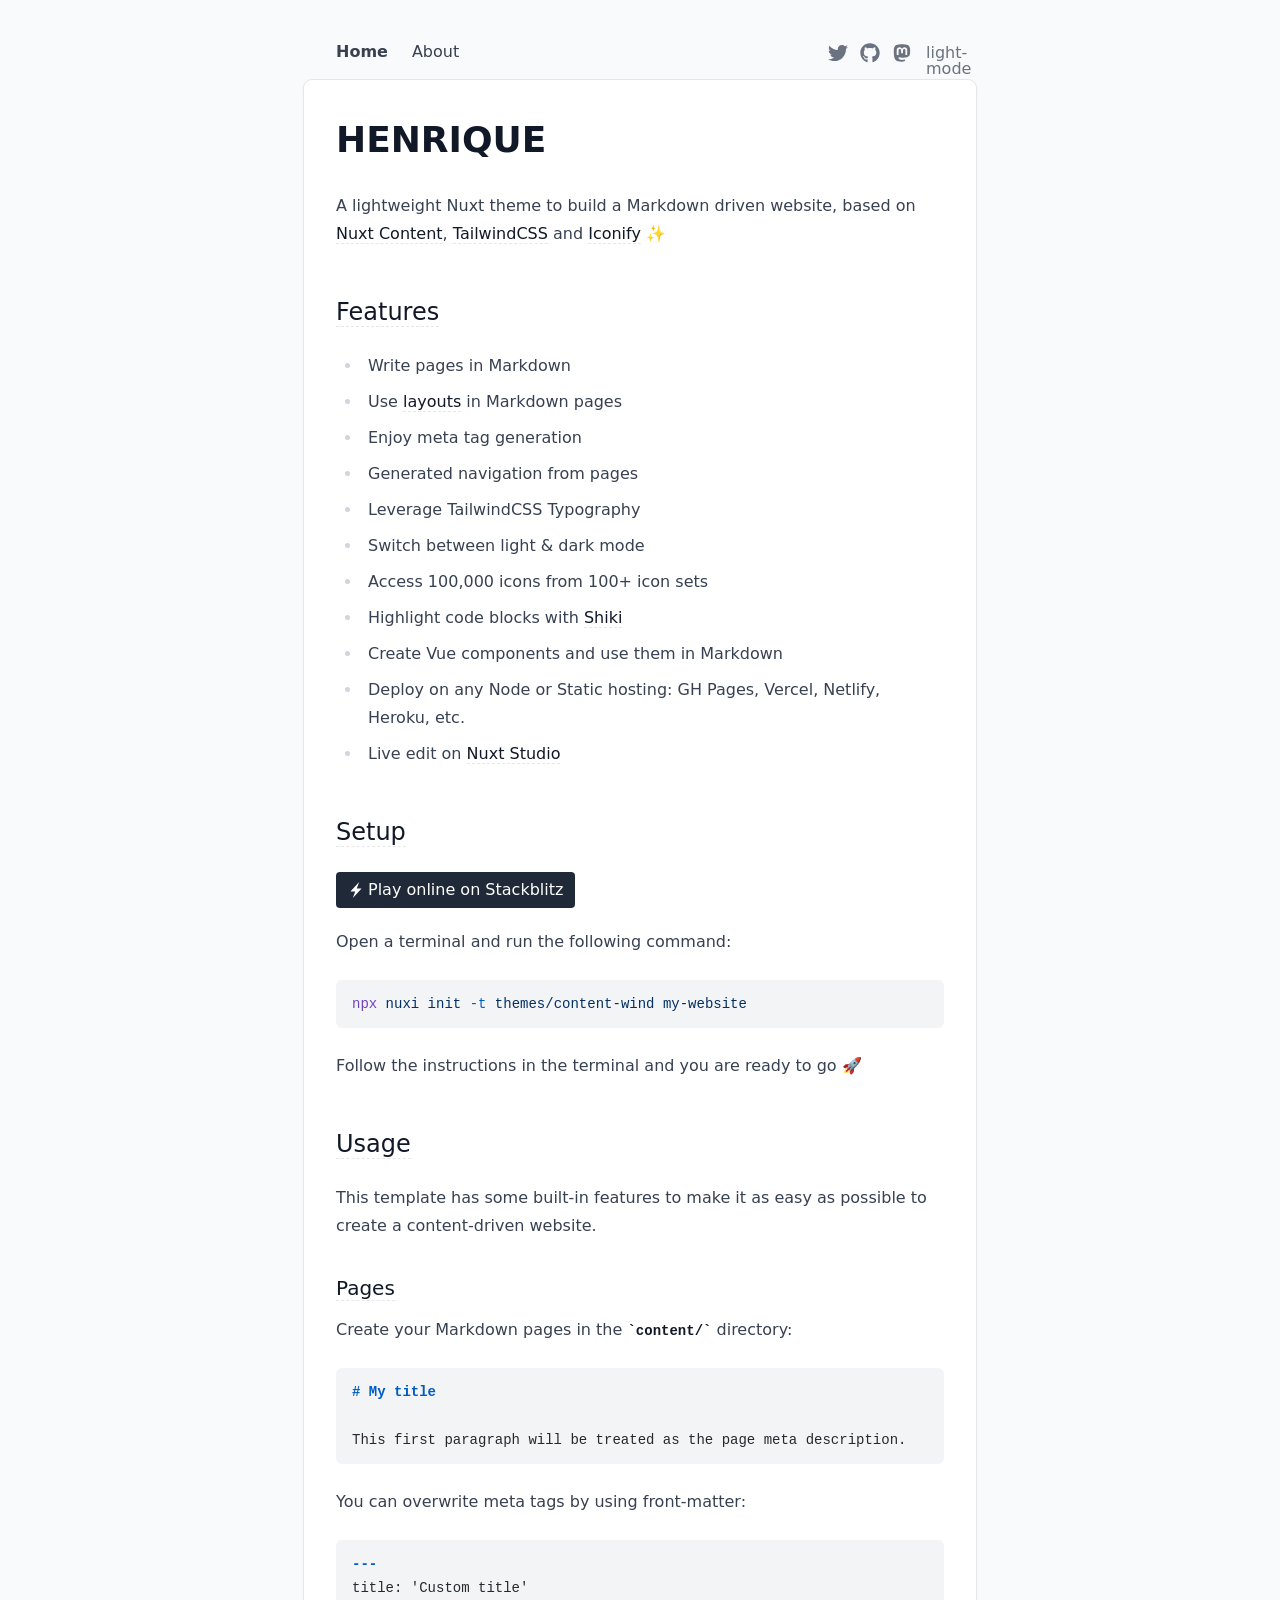
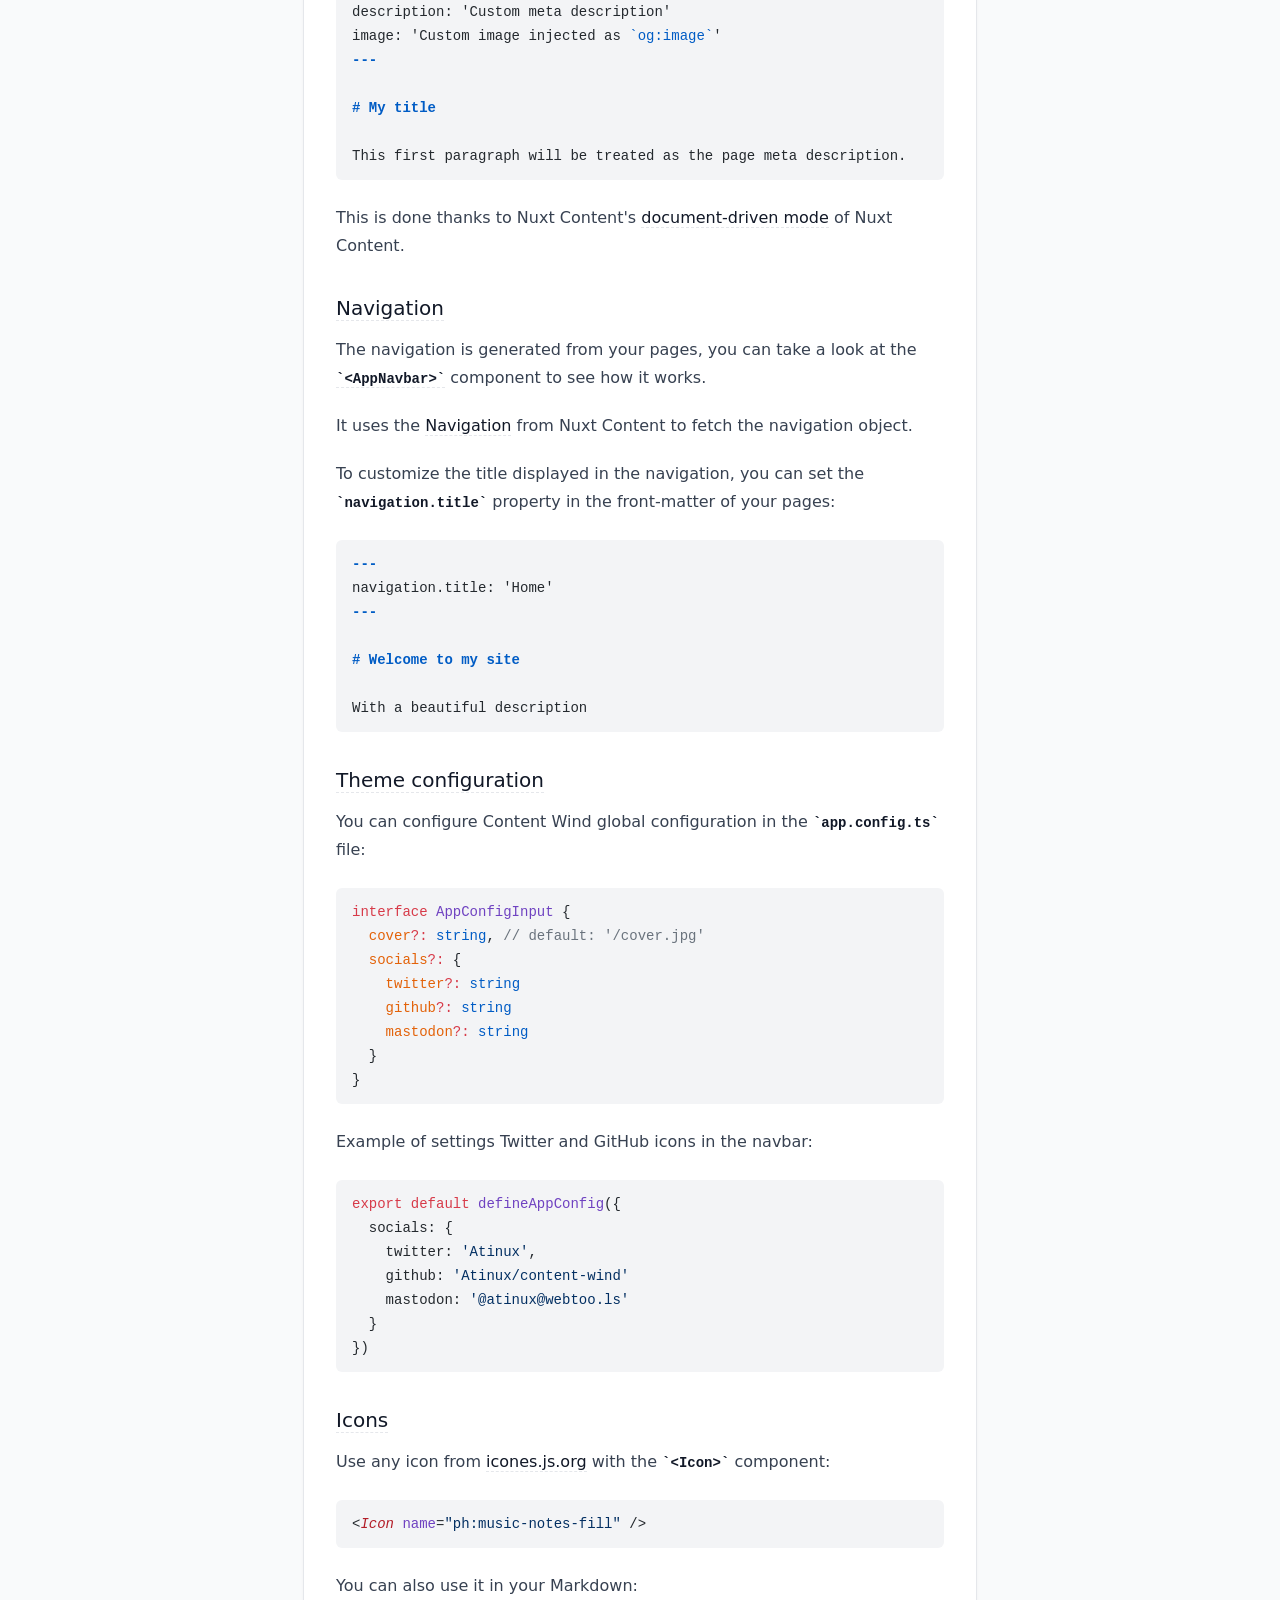
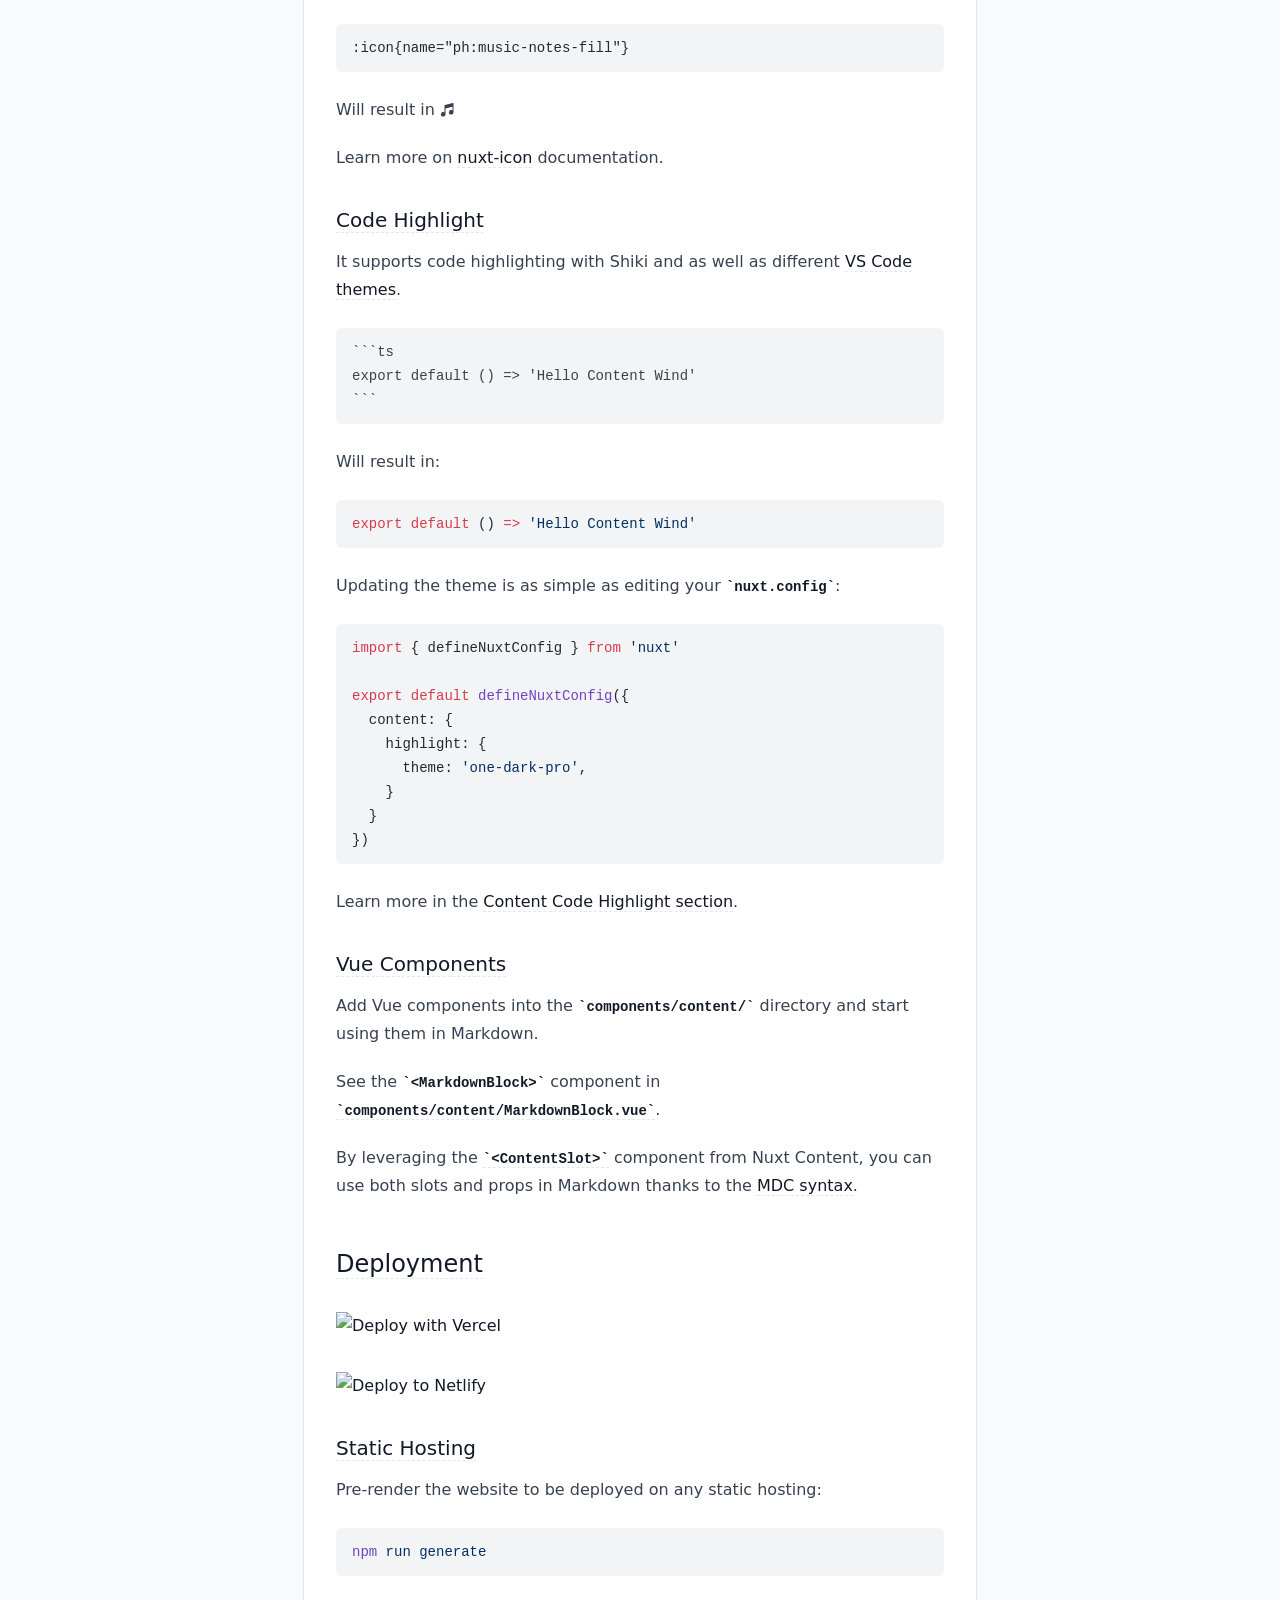
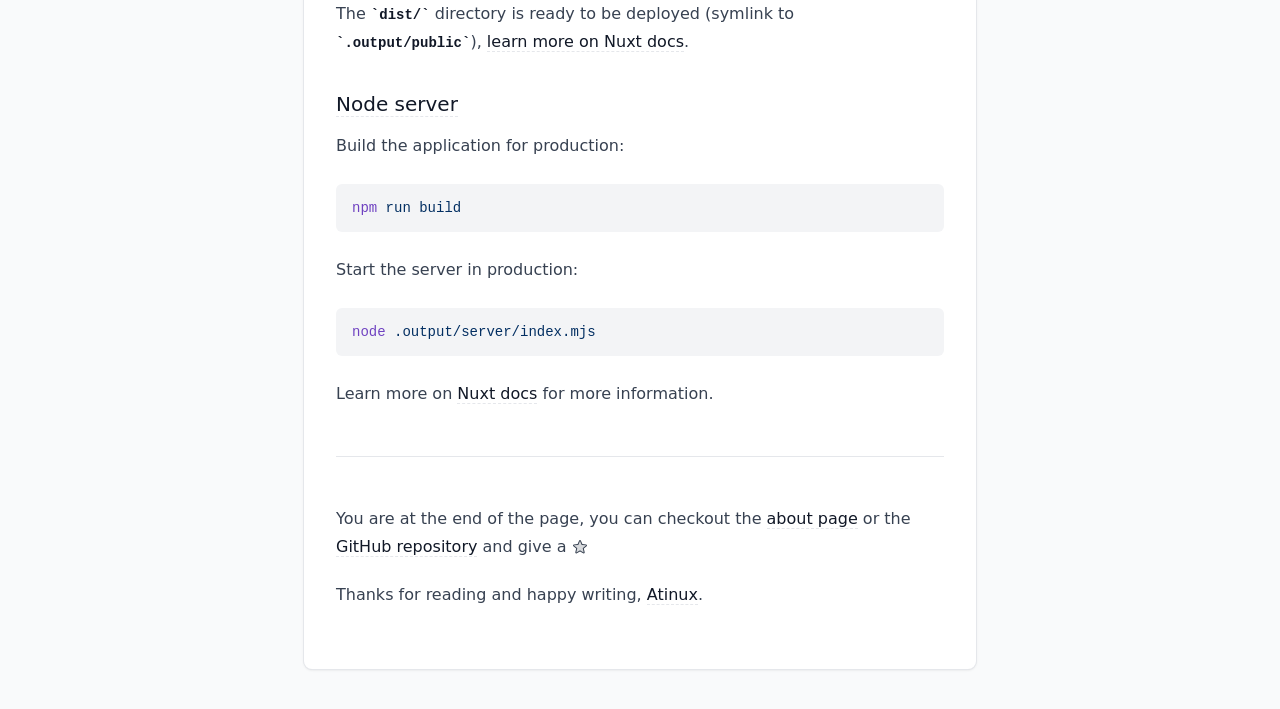
==== commit b1acb0ab: "Deploying to gh-pages from @ jvsiga/content-wind@e3d63dd8e5c13394732599913cc4f52b57f04096 🚀" ====
--- a/index.html
+++ b/index.html
@@ -1,13 +1,13 @@
 <!DOCTYPE html><html  lang="en" data-capo=""><head><meta charset="utf-8">
 <meta name="viewport" content="width=device-width, initial-scale=1">
-<title>Content Wind</title>
+<title>HENRIQUE</title>
 <style>/*! tailwindcss v3.4.10 | MIT License | https://tailwindcss.com*/*,:after,:before{border:0 solid #e5e7eb;box-sizing:border-box}:after,:before{--tw-content:""}:host,html{line-height:1.5;-webkit-text-size-adjust:100%;font-family:ui-sans-serif,system-ui,sans-serif,Apple Color Emoji,Segoe UI Emoji,Segoe UI Symbol,Noto Color Emoji;font-feature-settings:normal;font-variation-settings:normal;tab-size:4;-webkit-tap-highlight-color:transparent}body{line-height:inherit;margin:0}hr{border-top-width:1px;color:inherit;height:0}abbr:where([title]){-webkit-text-decoration:underline dotted;text-decoration:underline dotted}h1,h2,h3,h4,h5,h6{font-size:inherit;font-weight:inherit}a{color:inherit;text-decoration:inherit}b,strong{font-weight:bolder}code,kbd,pre,samp{font-family:ui-monospace,SFMono-Regular,Menlo,Monaco,Consolas,Liberation Mono,Courier New,monospace;font-feature-settings:normal;font-size:1em;font-variation-settings:normal}small{font-size:80%}sub,sup{font-size:75%;line-height:0;position:relative;vertical-align:initial}sub{bottom:-.25em}sup{top:-.5em}table{border-collapse:collapse;border-color:inherit;text-indent:0}button,input,optgroup,select,textarea{color:inherit;font-family:inherit;font-feature-settings:inherit;font-size:100%;font-variation-settings:inherit;font-weight:inherit;letter-spacing:inherit;line-height:inherit;margin:0;padding:0}button,select{text-transform:none}button,input:where([type=button]),input:where([type=reset]),input:where([type=submit]){-webkit-appearance:button;background-color:initial;background-image:none}:-moz-focusring{outline:auto}:-moz-ui-invalid{box-shadow:none}progress{vertical-align:initial}::-webkit-inner-spin-button,::-webkit-outer-spin-button{height:auto}[type=search]{-webkit-appearance:textfield;outline-offset:-2px}::-webkit-search-decoration{-webkit-appearance:none}::-webkit-file-upload-button{-webkit-appearance:button;font:inherit}summary{display:list-item}blockquote,dd,dl,figure,h1,h2,h3,h4,h5,h6,hr,p,pre{margin:0}fieldset{margin:0}fieldset,legend{padding:0}menu,ol,ul{list-style:none;margin:0;padding:0}dialog{padding:0}textarea{resize:vertical}input::placeholder,textarea::placeholder{color:#9ca3af;opacity:1}[role=button],button{cursor:pointer}:disabled{cursor:default}audio,canvas,embed,iframe,img,object,svg,video{display:block;vertical-align:middle}img,video{height:auto;max-width:100%}[hidden]{display:none}*,::backdrop,:after,:before{--tw-border-spacing-x:0;--tw-border-spacing-y:0;--tw-translate-x:0;--tw-translate-y:0;--tw-rotate:0;--tw-skew-x:0;--tw-skew-y:0;--tw-scale-x:1;--tw-scale-y:1;--tw-pan-x: ;--tw-pan-y: ;--tw-pinch-zoom: ;--tw-scroll-snap-strictness:proximity;--tw-gradient-from-position: ;--tw-gradient-via-position: ;--tw-gradient-to-position: ;--tw-ordinal: ;--tw-slashed-zero: ;--tw-numeric-figure: ;--tw-numeric-spacing: ;--tw-numeric-fraction: ;--tw-ring-inset: ;--tw-ring-offset-width:0px;--tw-ring-offset-color:#fff;--tw-ring-color:#3b82f680;--tw-ring-offset-shadow:0 0 #0000;--tw-ring-shadow:0 0 #0000;--tw-shadow:0 0 #0000;--tw-shadow-colored:0 0 #0000;--tw-blur: ;--tw-brightness: ;--tw-contrast: ;--tw-grayscale: ;--tw-hue-rotate: ;--tw-invert: ;--tw-saturate: ;--tw-sepia: ;--tw-drop-shadow: ;--tw-backdrop-blur: ;--tw-backdrop-brightness: ;--tw-backdrop-contrast: ;--tw-backdrop-grayscale: ;--tw-backdrop-hue-rotate: ;--tw-backdrop-invert: ;--tw-backdrop-opacity: ;--tw-backdrop-saturate: ;--tw-backdrop-sepia: ;--tw-contain-size: ;--tw-contain-layout: ;--tw-contain-paint: ;--tw-contain-style: }.prose{color:var(--tw-prose-body);max-width:65ch}.prose :where(p):not(:where([class~=not-prose],[class~=not-prose] *)){margin-bottom:1.25em;margin-top:1.25em}.prose :where([class~=lead]):not(:where([class~=not-prose],[class~=not-prose] *)){color:var(--tw-prose-lead);font-size:1.25em;line-height:1.6;margin-bottom:1.2em;margin-top:1.2em}.prose :where(a):not(:where([class~=not-prose],[class~=not-prose] *)){color:var(--tw-prose-links);font-weight:500;text-decoration:underline}.prose :where(strong):not(:where([class~=not-prose],[class~=not-prose] *)){color:var(--tw-prose-bold);font-weight:600}.prose :where(a strong):not(:where([class~=not-prose],[class~=not-prose] *)){color:inherit}.prose :where(blockquote strong):not(:where([class~=not-prose],[class~=not-prose] *)){color:inherit}.prose :where(thead th strong):not(:where([class~=not-prose],[class~=not-prose] *)){color:inherit}.prose :where(ol):not(:where([class~=not-prose],[class~=not-prose] *)){list-style-type:decimal;margin-bottom:1.25em;margin-top:1.25em;padding-inline-start:1.625em}.prose :where(ol[type=A]):not(:where([class~=not-prose],[class~=not-prose] *)){list-style-type:upper-alpha}.prose :where(ol[type=a]):not(:where([class~=not-prose],[class~=not-prose] *)){list-style-type:lower-alpha}.prose :where(ol[type=A s]):not(:where([class~=not-prose],[class~=not-prose] *)){list-style-type:upper-alpha}.prose :where(ol[type=a s]):not(:where([class~=not-prose],[class~=not-prose] *)){list-style-type:lower-alpha}.prose :where(ol[type=I]):not(:where([class~=not-prose],[class~=not-prose] *)){list-style-type:upper-roman}.prose :where(ol[type=i]):not(:where([class~=not-prose],[class~=not-prose] *)){list-style-type:lower-roman}.prose :where(ol[type=I s]):not(:where([class~=not-prose],[class~=not-prose] *)){list-style-type:upper-roman}.prose :where(ol[type=i s]):not(:where([class~=not-prose],[class~=not-prose] *)){list-style-type:lower-roman}.prose :where(ol[type="1"]):not(:where([class~=not-prose],[class~=not-prose] *)){list-style-type:decimal}.prose :where(ul):not(:where([class~=not-prose],[class~=not-prose] *)){list-style-type:disc;margin-bottom:1.25em;margin-top:1.25em;padding-inline-start:1.625em}.prose :where(ol>li):not(:where([class~=not-prose],[class~=not-prose] *))::marker{color:var(--tw-prose-counters);font-weight:400}.prose :where(ul>li):not(:where([class~=not-prose],[class~=not-prose] *))::marker{color:var(--tw-prose-bullets)}.prose :where(dt):not(:where([class~=not-prose],[class~=not-prose] *)){color:var(--tw-prose-headings);font-weight:600;margin-top:1.25em}.prose :where(hr):not(:where([class~=not-prose],[class~=not-prose] *)){border-color:var(--tw-prose-hr);border-top-width:1px;margin-bottom:3em;margin-top:3em}.prose :where(blockquote):not(:where([class~=not-prose],[class~=not-prose] *)){border-inline-start-color:var(--tw-prose-quote-borders);border-inline-start-width:.25rem;color:var(--tw-prose-quotes);font-style:italic;font-weight:500;margin-bottom:1.6em;margin-top:1.6em;padding-inline-start:1em;quotes:"\201C""\201D""\2018""\2019"}.prose :where(blockquote p:first-of-type):not(:where([class~=not-prose],[class~=not-prose] *)):before{content:open-quote}.prose :where(blockquote p:last-of-type):not(:where([class~=not-prose],[class~=not-prose] *)):after{content:close-quote}.prose :where(h1):not(:where([class~=not-prose],[class~=not-prose] *)){color:var(--tw-prose-headings);font-size:2.25em;font-weight:800;line-height:1.1111111;margin-bottom:.8888889em;margin-top:0}.prose :where(h1 strong):not(:where([class~=not-prose],[class~=not-prose] *)){color:inherit;font-weight:900}.prose :where(h2):not(:where([class~=not-prose],[class~=not-prose] *)){color:var(--tw-prose-headings);font-size:1.5em;font-weight:700;line-height:1.3333333;margin-bottom:1em;margin-top:2em}.prose :where(h2 strong):not(:where([class~=not-prose],[class~=not-prose] *)){color:inherit;font-weight:800}.prose :where(h3):not(:where([class~=not-prose],[class~=not-prose] *)){color:var(--tw-prose-headings);font-size:1.25em;font-weight:600;line-height:1.6;margin-bottom:.6em;margin-top:1.6em}.prose :where(h3 strong):not(:where([class~=not-prose],[class~=not-prose] *)){color:inherit;font-weight:700}.prose :where(h4):not(:where([class~=not-prose],[class~=not-prose] *)){color:var(--tw-prose-headings);font-weight:600;line-height:1.5;margin-bottom:.5em;margin-top:1.5em}.prose :where(h4 strong):not(:where([class~=not-prose],[class~=not-prose] *)){color:inherit;font-weight:700}.prose :where(img):not(:where([class~=not-prose],[class~=not-prose] *)){margin-bottom:2em;margin-top:2em}.prose :where(picture):not(:where([class~=not-prose],[class~=not-prose] *)){display:block;margin-bottom:2em;margin-top:2em}.prose :where(video):not(:where([class~=not-prose],[class~=not-prose] *)){margin-bottom:2em;margin-top:2em}.prose :where(kbd):not(:where([class~=not-prose],[class~=not-prose] *)){border-radius:.3125rem;box-shadow:0 0 0 1px rgb(var(--tw-prose-kbd-shadows)/10%),0 3px 0 rgb(var(--tw-prose-kbd-shadows)/10%);color:var(--tw-prose-kbd);font-family:inherit;font-size:.875em;font-weight:500;padding-inline-end:.375em;padding-bottom:.1875em;padding-top:.1875em;padding-inline-start:.375em}.prose :where(code):not(:where([class~=not-prose],[class~=not-prose] *)){color:var(--tw-prose-code);font-size:.875em;font-weight:600}.prose :where(code):not(:where([class~=not-prose],[class~=not-prose] *)):before{content:"`"}.prose :where(code):not(:where([class~=not-prose],[class~=not-prose] *)):after{content:"`"}.prose :where(a code):not(:where([class~=not-prose],[class~=not-prose] *)){color:inherit}.prose :where(h1 code):not(:where([class~=not-prose],[class~=not-prose] *)){color:inherit}.prose :where(h2 code):not(:where([class~=not-prose],[class~=not-prose] *)){color:inherit;font-size:.875em}.prose :where(h3 code):not(:where([class~=not-prose],[class~=not-prose] *)){color:inherit;font-size:.9em}.prose :where(h4 code):not(:where([class~=not-prose],[class~=not-prose] *)){color:inherit}.prose :where(blockquote code):not(:where([class~=not-prose],[class~=not-prose] *)){color:inherit}.prose :where(thead th code):not(:where([class~=not-prose],[class~=not-prose] *)){color:inherit}.prose :where(pre):not(:where([class~=not-prose],[class~=not-prose] *)){background-color:var(--tw-prose-pre-bg);border-radius:.375rem;color:var(--tw-prose-pre-code);font-size:.875em;font-weight:400;line-height:1.7142857;margin-bottom:1.7142857em;margin-top:1.7142857em;overflow-x:auto;padding-inline-end:1.1428571em;padding-bottom:.8571429em;padding-top:.8571429em;padding-inline-start:1.1428571em}.prose :where(pre code):not(:where([class~=not-prose],[class~=not-prose] *)){background-color:initial;border-radius:0;border-width:0;color:inherit;font-family:inherit;font-size:inherit;font-weight:inherit;line-height:inherit;padding:0}.prose :where(pre code):not(:where([class~=not-prose],[class~=not-prose] *)):before{content:none}.prose :where(pre code):not(:where([class~=not-prose],[class~=not-prose] *)):after{content:none}.prose :where(table):not(:where([class~=not-prose],[class~=not-prose] *)){font-size:.875em;line-height:1.7142857;margin-bottom:2em;margin-top:2em;table-layout:auto;width:100%}.prose :where(thead):not(:where([class~=not-prose],[class~=not-prose] *)){border-bottom-color:var(--tw-prose-th-borders);border-bottom-width:1px}.prose :where(thead th):not(:where([class~=not-prose],[class~=not-prose] *)){color:var(--tw-prose-headings);font-weight:600;padding-inline-end:.5714286em;padding-bottom:.5714286em;padding-inline-start:.5714286em;vertical-align:bottom}.prose :where(tbody tr):not(:where([class~=not-prose],[class~=not-prose] *)){border-bottom-color:var(--tw-prose-td-borders);border-bottom-width:1px}.prose :where(tbody tr:last-child):not(:where([class~=not-prose],[class~=not-prose] *)){border-bottom-width:0}.prose :where(tbody td):not(:where([class~=not-prose],[class~=not-prose] *)){vertical-align:initial}.prose :where(tfoot):not(:where([class~=not-prose],[class~=not-prose] *)){border-top-color:var(--tw-prose-th-borders);border-top-width:1px}.prose :where(tfoot td):not(:where([class~=not-prose],[class~=not-prose] *)){vertical-align:top}.prose :where(th,td):not(:where([class~=not-prose],[class~=not-prose] *)){text-align:start}.prose :where(figure>*):not(:where([class~=not-prose],[class~=not-prose] *)){margin-bottom:0;margin-top:0}.prose :where(figcaption):not(:where([class~=not-prose],[class~=not-prose] *)){color:var(--tw-prose-captions);font-size:.875em;line-height:1.4285714;margin-top:.8571429em}.prose{--tw-prose-body:#374151;--tw-prose-headings:#111827;--tw-prose-lead:#4b5563;--tw-prose-links:#111827;--tw-prose-bold:#111827;--tw-prose-counters:#6b7280;--tw-prose-bullets:#d1d5db;--tw-prose-hr:#e5e7eb;--tw-prose-quotes:#111827;--tw-prose-quote-borders:#e5e7eb;--tw-prose-captions:#6b7280;--tw-prose-kbd:#111827;--tw-prose-kbd-shadows:17 24 39;--tw-prose-code:#111827;--tw-prose-pre-code:#e5e7eb;--tw-prose-pre-bg:#1f2937;--tw-prose-th-borders:#d1d5db;--tw-prose-td-borders:#e5e7eb;--tw-prose-invert-body:#d1d5db;--tw-prose-invert-headings:#fff;--tw-prose-invert-lead:#9ca3af;--tw-prose-invert-links:#fff;--tw-prose-invert-bold:#fff;--tw-prose-invert-counters:#9ca3af;--tw-prose-invert-bullets:#4b5563;--tw-prose-invert-hr:#374151;--tw-prose-invert-quotes:#f3f4f6;--tw-prose-invert-quote-borders:#374151;--tw-prose-invert-captions:#9ca3af;--tw-prose-invert-kbd:#fff;--tw-prose-invert-kbd-shadows:255 255 255;--tw-prose-invert-code:#fff;--tw-prose-invert-pre-code:#d1d5db;--tw-prose-invert-pre-bg:#00000080;--tw-prose-invert-th-borders:#4b5563;--tw-prose-invert-td-borders:#374151;font-size:1rem;line-height:1.75}.prose :where(picture>img):not(:where([class~=not-prose],[class~=not-prose] *)){margin-bottom:0;margin-top:0}.prose :where(li):not(:where([class~=not-prose],[class~=not-prose] *)){margin-bottom:.5em;margin-top:.5em}.prose :where(ol>li):not(:where([class~=not-prose],[class~=not-prose] *)){padding-inline-start:.375em}.prose :where(ul>li):not(:where([class~=not-prose],[class~=not-prose] *)){padding-inline-start:.375em}.prose :where(.prose>ul>li p):not(:where([class~=not-prose],[class~=not-prose] *)){margin-bottom:.75em;margin-top:.75em}.prose :where(.prose>ul>li>p:first-child):not(:where([class~=not-prose],[class~=not-prose] *)){margin-top:1.25em}.prose :where(.prose>ul>li>p:last-child):not(:where([class~=not-prose],[class~=not-prose] *)){margin-bottom:1.25em}.prose :where(.prose>ol>li>p:first-child):not(:where([class~=not-prose],[class~=not-prose] *)){margin-top:1.25em}.prose :where(.prose>ol>li>p:last-child):not(:where([class~=not-prose],[class~=not-prose] *)){margin-bottom:1.25em}.prose :where(ul ul,ul ol,ol ul,ol ol):not(:where([class~=not-prose],[class~=not-prose] *)){margin-bottom:.75em;margin-top:.75em}.prose :where(dl):not(:where([class~=not-prose],[class~=not-prose] *)){margin-bottom:1.25em;margin-top:1.25em}.prose :where(dd):not(:where([class~=not-prose],[class~=not-prose] *)){margin-top:.5em;padding-inline-start:1.625em}.prose :where(hr+*):not(:where([class~=not-prose],[class~=not-prose] *)){margin-top:0}.prose :where(h2+*):not(:where([class~=not-prose],[class~=not-prose] *)){margin-top:0}.prose :where(h3+*):not(:where([class~=not-prose],[class~=not-prose] *)){margin-top:0}.prose :where(h4+*):not(:where([class~=not-prose],[class~=not-prose] *)){margin-top:0}.prose :where(thead th:first-child):not(:where([class~=not-prose],[class~=not-prose] *)){padding-inline-start:0}.prose :where(thead th:last-child):not(:where([class~=not-prose],[class~=not-prose] *)){padding-inline-end:0}.prose :where(tbody td,tfoot td):not(:where([class~=not-prose],[class~=not-prose] *)){padding-inline-end:.5714286em;padding-bottom:.5714286em;padding-top:.5714286em;padding-inline-start:.5714286em}.prose :where(tbody td:first-child,tfoot td:first-child):not(:where([class~=not-prose],[class~=not-prose] *)){padding-inline-start:0}.prose :where(tbody td:last-child,tfoot td:last-child):not(:where([class~=not-prose],[class~=not-prose] *)){padding-inline-end:0}.prose :where(figure):not(:where([class~=not-prose],[class~=not-prose] *)){margin-bottom:2em;margin-top:2em}.prose :where(.prose>:first-child):not(:where([class~=not-prose],[class~=not-prose] *)){margin-top:0}.prose :where(.prose>:last-child):not(:where([class~=not-prose],[class~=not-prose] *)){margin-bottom:0}.sr-only{height:1px;margin:-1px;overflow:hidden;padding:0;position:absolute;width:1px;clip:rect(0,0,0,0);border-width:0;white-space:nowrap}.static{position:static}.m-auto{margin:auto}.mx-auto{margin-left:auto;margin-right:auto}.mr-6{margin-right:1.5rem}.block{display:block}.inline-block{display:inline-block}.flex{display:flex}.inline-flex{display:inline-flex}.h-4{height:1rem}.h-5{height:1.25rem}.w-4{width:1rem}.w-5{width:1.25rem}.max-w-2xl{max-width:42rem}.max-w-full{max-width:100%}.max-w-none{max-width:none}.items-center{align-items:center}.justify-between{justify-content:space-between}.gap-1{gap:.25rem}.space-x-3>:not([hidden])~:not([hidden]){--tw-space-x-reverse:0;margin-left:calc(.75rem*(1 - var(--tw-space-x-reverse)));margin-right:calc(.75rem*var(--tw-space-x-reverse))}.overflow-x-auto{overflow-x:auto}.rounded{border-radius:.25rem}.bg-gray-50{--tw-bg-opacity:1;background-color:rgb(249 250 251/var(--tw-bg-opacity))}.bg-gray-800{--tw-bg-opacity:1;background-color:rgb(31 41 55/var(--tw-bg-opacity))}.bg-white{--tw-bg-opacity:1;background-color:rgb(255 255 255/var(--tw-bg-opacity))}.px-3{padding-left:.75rem;padding-right:.75rem}.px-4{padding-left:1rem;padding-right:1rem}.py-1{padding-bottom:.25rem;padding-top:.25rem}.py-10{padding-bottom:2.5rem;padding-top:2.5rem}.py-4{padding-bottom:1rem;padding-top:1rem}.text-2xl{font-size:1.5rem;line-height:2rem}.font-bold{font-weight:700}.text-black{--tw-text-opacity:1;color:rgb(0 0 0/var(--tw-text-opacity))}.text-gray-500{--tw-text-opacity:1;color:rgb(107 114 128/var(--tw-text-opacity))}.text-gray-700{--tw-text-opacity:1;color:rgb(55 65 81/var(--tw-text-opacity))}.text-white{--tw-text-opacity:1;color:rgb(255 255 255/var(--tw-text-opacity))}.no-underline{text-decoration-line:none}.ring-1{--tw-ring-offset-shadow:var(--tw-ring-inset) 0 0 0 var(--tw-ring-offset-width) var(--tw-ring-offset-color);--tw-ring-shadow:var(--tw-ring-inset) 0 0 0 calc(1px + var(--tw-ring-offset-width)) var(--tw-ring-color);box-shadow:var(--tw-ring-offset-shadow),var(--tw-ring-shadow),var(--tw-shadow,0 0 #0000)}.ring-gray-200{--tw-ring-opacity:1;--tw-ring-color:rgb(229 231 235/var(--tw-ring-opacity))}.transition{transition-duration:.15s;transition-property:color,background-color,border-color,text-decoration-color,fill,stroke,opacity,box-shadow,transform,filter,-webkit-backdrop-filter;transition-property:color,background-color,border-color,text-decoration-color,fill,stroke,opacity,box-shadow,transform,filter,backdrop-filter;transition-property:color,background-color,border-color,text-decoration-color,fill,stroke,opacity,box-shadow,transform,filter,backdrop-filter,-webkit-backdrop-filter;transition-timing-function:cubic-bezier(.4,0,.2,1)}.dark\:prose-invert:is(.dark *){--tw-prose-body:var(--tw-prose-invert-body);--tw-prose-headings:var(--tw-prose-invert-headings);--tw-prose-lead:var(--tw-prose-invert-lead);--tw-prose-links:var(--tw-prose-invert-links);--tw-prose-bold:var(--tw-prose-invert-bold);--tw-prose-counters:var(--tw-prose-invert-counters);--tw-prose-bullets:var(--tw-prose-invert-bullets);--tw-prose-hr:var(--tw-prose-invert-hr);--tw-prose-quotes:var(--tw-prose-invert-quotes);--tw-prose-quote-borders:var(--tw-prose-invert-quote-borders);--tw-prose-captions:var(--tw-prose-invert-captions);--tw-prose-kbd:var(--tw-prose-invert-kbd);--tw-prose-kbd-shadows:var(--tw-prose-invert-kbd-shadows);--tw-prose-code:var(--tw-prose-invert-code);--tw-prose-pre-code:var(--tw-prose-invert-pre-code);--tw-prose-pre-bg:var(--tw-prose-invert-pre-bg);--tw-prose-th-borders:var(--tw-prose-invert-th-borders);--tw-prose-td-borders:var(--tw-prose-invert-td-borders)}.hover\:text-gray-700:hover{--tw-text-opacity:1;color:rgb(55 65 81/var(--tw-text-opacity))}.prose-a\:border-b :is(:where(a):not(:where([class~=not-prose],[class~=not-prose] *))){border-bottom-width:1px}.prose-a\:border-dashed :is(:where(a):not(:where([class~=not-prose],[class~=not-prose] *))){border-style:dashed}.prose-a\:font-normal :is(:where(a):not(:where([class~=not-prose],[class~=not-prose] *))){font-weight:400}.prose-a\:no-underline :is(:where(a):not(:where([class~=not-prose],[class~=not-prose] *))){text-decoration-line:none}.hover\:prose-a\:border-solid :is(:where(a):not(:where([class~=not-prose],[class~=not-prose] *))):hover{border-style:solid}.hover\:prose-a\:border-primary-400 :is(:where(a):not(:where([class~=not-prose],[class~=not-prose] *))):hover{--tw-border-opacity:1;border-color:rgb(52 211 153/var(--tw-border-opacity))}.hover\:prose-a\:text-primary-400 :is(:where(a):not(:where([class~=not-prose],[class~=not-prose] *))):hover{--tw-text-opacity:1;color:rgb(52 211 153/var(--tw-text-opacity))}.prose-pre\:bg-gray-100 :is(:where(pre):not(:where([class~=not-prose],[class~=not-prose] *))){--tw-bg-opacity:1;background-color:rgb(243 244 246/var(--tw-bg-opacity))}.dark\:bg-gray-200:is(.dark *){--tw-bg-opacity:1;background-color:rgb(229 231 235/var(--tw-bg-opacity))}.dark\:bg-gray-800:is(.dark *){--tw-bg-opacity:1;background-color:rgb(31 41 55/var(--tw-bg-opacity))}.dark\:bg-gray-900:is(.dark *){--tw-bg-opacity:1;background-color:rgb(17 24 39/var(--tw-bg-opacity))}.dark\:text-gray-100:is(.dark *){--tw-text-opacity:1;color:rgb(243 244 246/var(--tw-text-opacity))}.dark\:text-gray-200:is(.dark *){--tw-text-opacity:1;color:rgb(229 231 235/var(--tw-text-opacity))}.dark\:text-gray-300:is(.dark *){--tw-text-opacity:1;color:rgb(209 213 219/var(--tw-text-opacity))}.dark\:text-gray-950:is(.dark *){--tw-text-opacity:1;color:rgb(3 7 18/var(--tw-text-opacity))}.dark\:ring-gray-700:is(.dark *){--tw-ring-opacity:1;--tw-ring-color:rgb(55 65 81/var(--tw-ring-opacity))}.dark\:hover\:text-gray-300:hover:is(.dark *){--tw-text-opacity:1;color:rgb(209 213 219/var(--tw-text-opacity))}.dark\:prose-pre\:bg-gray-900 :is(:where(pre):not(:where([class~=not-prose],[class~=not-prose] *))):is(.dark *){--tw-bg-opacity:1;background-color:rgb(17 24 39/var(--tw-bg-opacity))}@media (min-width:640px){.sm\:rounded{border-radius:.25rem}.sm\:rounded-lg{border-radius:.5rem}.sm\:px-8{padding-left:2rem;padding-right:2rem}.sm\:pb-10{padding-bottom:2.5rem}.sm\:pt-6{padding-top:1.5rem}.sm\:shadow{--tw-shadow:0 1px 3px 0 #0000001a,0 1px 2px -1px #0000001a;--tw-shadow-colored:0 1px 3px 0 var(--tw-shadow-color),0 1px 2px -1px var(--tw-shadow-color);box-shadow:var(--tw-ring-offset-shadow,0 0 #0000),var(--tw-ring-shadow,0 0 #0000),var(--tw-shadow)}}</style>
 <style>.icon[data-v-e17f7d92]{display:inline-block;vertical-align:middle}</style>
 <style>body{--tw-bg-opacity:1;background-color:rgb(249 250 251/var(--tw-bg-opacity));--tw-text-opacity:1;color:rgb(0 0 0/var(--tw-text-opacity))}body:is(.dark *){--tw-bg-opacity:1;background-color:rgb(17 24 39/var(--tw-bg-opacity));--tw-text-opacity:1;color:rgb(255 255 255/var(--tw-text-opacity))}</style>
 <style>pre code .line{display:block;min-height:1rem}</style>
 <link rel="stylesheet" href="/_nuxt/entry.CSxso0Yh.css">
 <link rel="stylesheet" href="/_nuxt/ProsePre.CchFRBtv.css">
-<link rel="preload" as="fetch" crossorigin="anonymous" href="/_payload.json?ed4d2cf1-0a5f-4641-8a23-bf3238a558ed">
+<link rel="preload" as="fetch" crossorigin="anonymous" href="/_payload.json?83dc5da2-269e-43c1-b326-2f4964566dd4">
 <link rel="modulepreload" as="script" crossorigin href="/_nuxt/B6SX4PSM.js">
 <link rel="modulepreload" as="script" crossorigin href="/_nuxt/DfIYjdCt.js">
 <link rel="modulepreload" as="script" crossorigin href="/_nuxt/D8zysQzE.js">
@@ -42,10 +42,10 @@
 <link rel="prefetch" as="script" crossorigin href="/_nuxt/CUaLxKth.js">
 <meta content="/cover.jpg" property="og:image">
 <meta name="twitter:card" content="summary_large_image">
-<meta property="og:title" content="Content Wind">
+<meta property="og:title" content="HENRIQUE">
 <meta name="description" content="A lightweight Nuxt theme to build a Markdown driven website, based on Nuxt Content, TailwindCSS and Iconify ✨">
 <meta property="og:description" content="A lightweight Nuxt theme to build a Markdown driven website, based on Nuxt Content, TailwindCSS and Iconify ✨">
-<script type="module" src="/_nuxt/B6SX4PSM.js" crossorigin></script><script>"use strict";(()=>{const a=window,e=document.documentElement,c=window.localStorage,d=["dark","light"],n=c&&c.getItem&&c.getItem("nuxt-color-mode")||"system";let l=n==="system"?f():n;const i=e.getAttribute("data-color-mode-forced");i&&(l=i),r(l),a["__NUXT_COLOR_MODE__"]={preference:n,value:l,getColorScheme:f,addColorScheme:r,removeColorScheme:u};function r(o){const t=""+o+"",s="";e.classList?e.classList.add(t):e.className+=" "+t,s&&e.setAttribute("data-"+s,o)}function u(o){const t=""+o+"",s="";e.classList?e.classList.remove(t):e.className=e.className.replace(new RegExp(t,"g"),""),s&&e.removeAttribute("data-"+s)}function m(o){return a.matchMedia("(prefers-color-scheme"+o+")")}function f(){if(a.matchMedia&&m("").media!=="not all"){for(const o of d)if(m(":"+o).matches)return o}return"light"}})();</script></head><body><div id="__nuxt"><div class="sm:pt-6 sm:pb-10"><!----><!----><!----><div class="nuxt-loading-indicator" style="position:fixed;top:0;right:0;left:0;pointer-events:none;width:auto;height:3px;opacity:0;background:repeating-linear-gradient(to right,#00dc82 0%,#34cdfe 50%,#0047e1 100%);background-size:Infinity% auto;transform:scaleX(0%);transform-origin:left;transition:transform 0.1s, height 0.4s, opacity 0.4s;z-index:999999;"></div><div class="flex justify-between max-w-2xl px-4 py-4 mx-auto sm:px-8"><div class="text-gray-700 dark:text-gray-200"><!--[--><a aria-current="page" href="/" class="font-bold router-link-exact-active mr-6">Home</a><a href="/about" class="mr-6">About</a><!--]--></div><div class="space-x-3 transition text-gray-500"><a href="https://twitter.com/Atinux" title="Twitter" class="dark:text-gray-100 hover:text-gray-700 dark:hover:text-gray-300"><svg xmlns="http://www.w3.org/2000/svg" xmlns:xlink="http://www.w3.org/1999/xlink" aria-hidden="true" role="img" class="icon w-5 h-5" style="" width="1em" height="1em" viewBox="0 0 512 512" data-v-e17f7d92><path fill="currentColor" d="M459.37 151.716c.325 4.548.325 9.097.325 13.645c0 138.72-105.583 298.558-298.558 298.558c-59.452 0-114.68-17.219-161.137-47.106c8.447.974 16.568 1.299 25.34 1.299c49.055 0 94.213-16.568 130.274-44.832c-46.132-.975-84.792-31.188-98.112-72.772c6.498.974 12.995 1.624 19.818 1.624c9.421 0 18.843-1.3 27.614-3.573c-48.081-9.747-84.143-51.98-84.143-102.985v-1.299c13.969 7.797 30.214 12.67 47.431 13.319c-28.264-18.843-46.781-51.005-46.781-87.391c0-19.492 5.197-37.36 14.294-52.954c51.655 63.675 129.3 105.258 216.365 109.807c-1.624-7.797-2.599-15.918-2.599-24.04c0-57.828 46.782-104.934 104.934-104.934c30.213 0 57.502 12.67 76.67 33.137c23.715-4.548 46.456-13.32 66.599-25.34c-7.798 24.366-24.366 44.833-46.132 57.827c21.117-2.273 41.584-8.122 60.426-16.243c-14.292 20.791-32.161 39.308-52.628 54.253"/></svg></a><a href="https://github.com/Atinux/content-wind" title="GitHub" class="dark:text-gray-100 hover:text-gray-700 dark:hover:text-gray-300"><svg xmlns="http://www.w3.org/2000/svg" xmlns:xlink="http://www.w3.org/1999/xlink" aria-hidden="true" role="img" class="icon w-5 h-5" style="" width="1em" height="1em" viewBox="0 0 496 512" data-v-e17f7d92><path fill="currentColor" d="M165.9 397.4c0 2-2.3 3.6-5.2 3.6c-3.3.3-5.6-1.3-5.6-3.6c0-2 2.3-3.6 5.2-3.6c3-.3 5.6 1.3 5.6 3.6m-31.1-4.5c-.7 2 1.3 4.3 4.3 4.9c2.6 1 5.6 0 6.2-2s-1.3-4.3-4.3-5.2c-2.6-.7-5.5.3-6.2 2.3m44.2-1.7c-2.9.7-4.9 2.6-4.6 4.9c.3 2 2.9 3.3 5.9 2.6c2.9-.7 4.9-2.6 4.6-4.6c-.3-1.9-3-3.2-5.9-2.9M244.8 8C106.1 8 0 113.3 0 252c0 110.9 69.8 205.8 169.5 239.2c12.8 2.3 17.3-5.6 17.3-12.1c0-6.2-.3-40.4-.3-61.4c0 0-70 15-84.7-29.8c0 0-11.4-29.1-27.8-36.6c0 0-22.9-15.7 1.6-15.4c0 0 24.9 2 38.6 25.8c21.9 38.6 58.6 27.5 72.9 20.9c2.3-16 8.8-27.1 16-33.7c-55.9-6.2-112.3-14.3-112.3-110.5c0-27.5 7.6-41.3 23.6-58.9c-2.6-6.5-11.1-33.3 2.6-67.9c20.9-6.5 69 27 69 27c20-5.6 41.5-8.5 62.8-8.5s42.8 2.9 62.8 8.5c0 0 48.1-33.6 69-27c13.7 34.7 5.2 61.4 2.6 67.9c16 17.7 25.8 31.5 25.8 58.9c0 96.5-58.9 104.2-114.8 110.5c9.2 7.9 17 22.9 17 46.4c0 33.7-.3 75.4-.3 83.6c0 6.5 4.6 14.4 17.3 12.1C428.2 457.8 496 362.9 496 252C496 113.3 383.5 8 244.8 8M97.2 352.9c-1.3 1-1 3.3.7 5.2c1.6 1.6 3.9 2.3 5.2 1c1.3-1 1-3.3-.7-5.2c-1.6-1.6-3.9-2.3-5.2-1m-10.8-8.1c-.7 1.3.3 2.9 2.3 3.9c1.6 1 3.6.7 4.3-.7c.7-1.3-.3-2.9-2.3-3.9c-2-.6-3.6-.3-4.3.7m32.4 35.6c-1.6 1.3-1 4.3 1.3 6.2c2.3 2.3 5.2 2.6 6.5 1c1.3-1.3.7-4.3-1.3-6.2c-2.2-2.3-5.2-2.6-6.5-1m-11.4-14.7c-1.6 1-1.6 3.6 0 5.9s4.3 3.3 5.6 2.3c1.6-1.3 1.6-3.9 0-6.2c-1.4-2.3-4-3.3-5.6-2"/></svg></a><a href="https://elk.zone/@atinux@webtoo.ls" title="Mastodon" class="dark:text-gray-100 hover:text-gray-700 dark:hover:text-gray-300"><svg xmlns="http://www.w3.org/2000/svg" xmlns:xlink="http://www.w3.org/1999/xlink" aria-hidden="true" role="img" class="icon w-5 h-5" style="" width="1em" height="1em" viewBox="0 0 448 512" data-v-e17f7d92><path fill="currentColor" d="M433 179.11c0-97.2-63.71-125.7-63.71-125.7c-62.52-28.7-228.56-28.4-290.48 0c0 0-63.72 28.5-63.72 125.7c0 115.7-6.6 259.4 105.63 289.1c40.51 10.7 75.32 13 103.33 11.4c50.81-2.8 79.32-18.1 79.32-18.1l-1.7-36.9s-36.31 11.4-77.12 10.1c-40.41-1.4-83-4.4-89.63-54a102.5 102.5 0 0 1-.9-13.9c85.63 20.9 158.65 9.1 178.75 6.7c56.12-6.7 105-41.3 111.23-72.9c9.8-49.8 9-121.5 9-121.5m-75.12 125.2h-46.63v-114.2c0-49.7-64-51.6-64 6.9v62.5h-46.33V197c0-58.5-64-56.6-64-6.9v114.2H90.19c0-122.1-5.2-147.9 18.41-175c25.9-28.9 79.82-30.8 103.83 6.1l11.6 19.5l11.6-19.5c24.11-37.1 78.12-34.8 103.83-6.1c23.71 27.3 18.4 53 18.4 175z"/></svg></a><button aria-label="Color Mode" class="inline-block w-5 dark:text-gray-100 hover:text-gray-700 dark:hover:text-gray-300"><span>...</span></button></div></div><!--[--><div class="document-driven-page"><div class="max-w-2xl px-4 py-10 m-auto bg-white sm:px-8 sm:shadow dark:bg-gray-800 ring-1 ring-gray-200 dark:ring-gray-700 sm:rounded-lg"><main class="max-w-none prose dark:prose-invert prose-pre:bg-gray-100 dark:prose-pre:bg-gray-900 hover:prose-a:text-primary-400 prose-a:font-normal prose-a:no-underline prose-a:border-dashed prose-a:border-b hover:prose-a:border-solid hover:prose-a:border-primary-400"><!--[--><div><h1 id="content-wind"><!--[-->Content Wind<!--]--></h1><p><!--[-->A lightweight Nuxt theme to build a Markdown driven website, based on <a href="https://content.nuxt.com" rel="nofollow"><!--[-->Nuxt Content<!--]--></a>, <a href="https://tailwindcss.com" rel="nofollow"><!--[-->TailwindCSS<!--]--></a> and <a href="https://iconify.design" rel="nofollow"><!--[-->Iconify<!--]--></a> ✨<!--]--></p><h2 id="features"><a href="#features"><!--[-->Features<!--]--></a></h2><ul><!--[--><li><!--[-->Write pages in Markdown<!--]--></li><li><!--[-->Use <a href="https://nuxt.com/docs/guide/directory-structure/layouts" rel="nofollow"><!--[-->layouts<!--]--></a> in Markdown pages<!--]--></li><li><!--[-->Enjoy meta tag generation<!--]--></li><li><!--[-->Generated navigation from pages<!--]--></li><li><!--[-->Leverage TailwindCSS Typography<!--]--></li><li><!--[-->Switch between light &amp; dark mode<!--]--></li><li><!--[-->Access 100,000 icons from 100+ icon sets<!--]--></li><li><!--[-->Highlight code blocks with <a href="https://shiki.matsu.io" rel="nofollow"><!--[-->Shiki<!--]--></a><!--]--></li><li><!--[-->Create Vue components and use them in Markdown<!--]--></li><li><!--[-->Deploy on any Node or Static hosting: GH Pages, Vercel, Netlify, Heroku, etc.<!--]--></li><li><!--[-->Live edit on <a href="https://nuxt.studio" rel="nofollow"><!--[-->Nuxt Studio<!--]--></a><!--]--></li><!--]--></ul><h2 id="setup"><a href="#setup"><!--[-->Setup<!--]--></a></h2><span class="not-prose"><a href="https://stackblitz.com/github/Atinux/content-wind/tree/main/.demo?file=content%2F1.index.md" rel="noopener noreferrer" class="inline-flex items-center gap-1 text-white bg-gray-800 dark:bg-gray-200 dark:text-gray-950 px-3 py-1 rounded no-underline"><svg xmlns="http://www.w3.org/2000/svg" xmlns:xlink="http://www.w3.org/1999/xlink" aria-hidden="true" role="img" class="icon w-4 h-4" style="" width="1em" height="1em" viewBox="0 0 24 24" data-v-e17f7d92><path fill="currentColor" d="M10.797 14.182H3.635L16.728 0l-3.525 9.818h7.162L7.272 24l3.524-9.818Z"/></svg><!--[-->Play online on Stackblitz<!--]--></a></span><p><!--[-->Open a terminal and run the following command:<!--]--></p><!--[--><pre class="language-bash shiki shiki-themes github-dark github-light" style=""><!--[--><code><span class="line" line="1"><span style="--shiki-dark:#B392F0;--shiki-default:#6F42C1">npx</span><span style="--shiki-dark:#9ECBFF;--shiki-default:#032F62"> nuxi</span><span style="--shiki-dark:#9ECBFF;--shiki-default:#032F62"> init</span><span style="--shiki-dark:#79B8FF;--shiki-default:#005CC5"> -t</span><span style="--shiki-dark:#9ECBFF;--shiki-default:#032F62"> themes/content-wind</span><span style="--shiki-dark:#9ECBFF;--shiki-default:#032F62"> my-website
+<script type="module" src="/_nuxt/B6SX4PSM.js" crossorigin></script><script>"use strict";(()=>{const a=window,e=document.documentElement,c=window.localStorage,d=["dark","light"],n=c&&c.getItem&&c.getItem("nuxt-color-mode")||"system";let l=n==="system"?f():n;const i=e.getAttribute("data-color-mode-forced");i&&(l=i),r(l),a["__NUXT_COLOR_MODE__"]={preference:n,value:l,getColorScheme:f,addColorScheme:r,removeColorScheme:u};function r(o){const t=""+o+"",s="";e.classList?e.classList.add(t):e.className+=" "+t,s&&e.setAttribute("data-"+s,o)}function u(o){const t=""+o+"",s="";e.classList?e.classList.remove(t):e.className=e.className.replace(new RegExp(t,"g"),""),s&&e.removeAttribute("data-"+s)}function m(o){return a.matchMedia("(prefers-color-scheme"+o+")")}function f(){if(a.matchMedia&&m("").media!=="not all"){for(const o of d)if(m(":"+o).matches)return o}return"light"}})();</script></head><body><div id="__nuxt"><div class="sm:pt-6 sm:pb-10"><!----><!----><!----><div class="nuxt-loading-indicator" style="position:fixed;top:0;right:0;left:0;pointer-events:none;width:auto;height:3px;opacity:0;background:repeating-linear-gradient(to right,#00dc82 0%,#34cdfe 50%,#0047e1 100%);background-size:Infinity% auto;transform:scaleX(0%);transform-origin:left;transition:transform 0.1s, height 0.4s, opacity 0.4s;z-index:999999;"></div><div class="flex justify-between max-w-2xl px-4 py-4 mx-auto sm:px-8"><div class="text-gray-700 dark:text-gray-200"><!--[--><a aria-current="page" href="/" class="font-bold router-link-exact-active mr-6">Home</a><a href="/about" class="mr-6">About</a><!--]--></div><div class="space-x-3 transition text-gray-500"><a href="https://twitter.com/Atinux" title="Twitter" class="dark:text-gray-100 hover:text-gray-700 dark:hover:text-gray-300"><svg xmlns="http://www.w3.org/2000/svg" xmlns:xlink="http://www.w3.org/1999/xlink" aria-hidden="true" role="img" class="icon w-5 h-5" style="" width="1em" height="1em" viewBox="0 0 512 512" data-v-e17f7d92><path fill="currentColor" d="M459.37 151.716c.325 4.548.325 9.097.325 13.645c0 138.72-105.583 298.558-298.558 298.558c-59.452 0-114.68-17.219-161.137-47.106c8.447.974 16.568 1.299 25.34 1.299c49.055 0 94.213-16.568 130.274-44.832c-46.132-.975-84.792-31.188-98.112-72.772c6.498.974 12.995 1.624 19.818 1.624c9.421 0 18.843-1.3 27.614-3.573c-48.081-9.747-84.143-51.98-84.143-102.985v-1.299c13.969 7.797 30.214 12.67 47.431 13.319c-28.264-18.843-46.781-51.005-46.781-87.391c0-19.492 5.197-37.36 14.294-52.954c51.655 63.675 129.3 105.258 216.365 109.807c-1.624-7.797-2.599-15.918-2.599-24.04c0-57.828 46.782-104.934 104.934-104.934c30.213 0 57.502 12.67 76.67 33.137c23.715-4.548 46.456-13.32 66.599-25.34c-7.798 24.366-24.366 44.833-46.132 57.827c21.117-2.273 41.584-8.122 60.426-16.243c-14.292 20.791-32.161 39.308-52.628 54.253"/></svg></a><a href="https://github.com/Atinux/content-wind" title="GitHub" class="dark:text-gray-100 hover:text-gray-700 dark:hover:text-gray-300"><svg xmlns="http://www.w3.org/2000/svg" xmlns:xlink="http://www.w3.org/1999/xlink" aria-hidden="true" role="img" class="icon w-5 h-5" style="" width="1em" height="1em" viewBox="0 0 496 512" data-v-e17f7d92><path fill="currentColor" d="M165.9 397.4c0 2-2.3 3.6-5.2 3.6c-3.3.3-5.6-1.3-5.6-3.6c0-2 2.3-3.6 5.2-3.6c3-.3 5.6 1.3 5.6 3.6m-31.1-4.5c-.7 2 1.3 4.3 4.3 4.9c2.6 1 5.6 0 6.2-2s-1.3-4.3-4.3-5.2c-2.6-.7-5.5.3-6.2 2.3m44.2-1.7c-2.9.7-4.9 2.6-4.6 4.9c.3 2 2.9 3.3 5.9 2.6c2.9-.7 4.9-2.6 4.6-4.6c-.3-1.9-3-3.2-5.9-2.9M244.8 8C106.1 8 0 113.3 0 252c0 110.9 69.8 205.8 169.5 239.2c12.8 2.3 17.3-5.6 17.3-12.1c0-6.2-.3-40.4-.3-61.4c0 0-70 15-84.7-29.8c0 0-11.4-29.1-27.8-36.6c0 0-22.9-15.7 1.6-15.4c0 0 24.9 2 38.6 25.8c21.9 38.6 58.6 27.5 72.9 20.9c2.3-16 8.8-27.1 16-33.7c-55.9-6.2-112.3-14.3-112.3-110.5c0-27.5 7.6-41.3 23.6-58.9c-2.6-6.5-11.1-33.3 2.6-67.9c20.9-6.5 69 27 69 27c20-5.6 41.5-8.5 62.8-8.5s42.8 2.9 62.8 8.5c0 0 48.1-33.6 69-27c13.7 34.7 5.2 61.4 2.6 67.9c16 17.7 25.8 31.5 25.8 58.9c0 96.5-58.9 104.2-114.8 110.5c9.2 7.9 17 22.9 17 46.4c0 33.7-.3 75.4-.3 83.6c0 6.5 4.6 14.4 17.3 12.1C428.2 457.8 496 362.9 496 252C496 113.3 383.5 8 244.8 8M97.2 352.9c-1.3 1-1 3.3.7 5.2c1.6 1.6 3.9 2.3 5.2 1c1.3-1 1-3.3-.7-5.2c-1.6-1.6-3.9-2.3-5.2-1m-10.8-8.1c-.7 1.3.3 2.9 2.3 3.9c1.6 1 3.6.7 4.3-.7c.7-1.3-.3-2.9-2.3-3.9c-2-.6-3.6-.3-4.3.7m32.4 35.6c-1.6 1.3-1 4.3 1.3 6.2c2.3 2.3 5.2 2.6 6.5 1c1.3-1.3.7-4.3-1.3-6.2c-2.2-2.3-5.2-2.6-6.5-1m-11.4-14.7c-1.6 1-1.6 3.6 0 5.9s4.3 3.3 5.6 2.3c1.6-1.3 1.6-3.9 0-6.2c-1.4-2.3-4-3.3-5.6-2"/></svg></a><a href="https://elk.zone/@atinux@webtoo.ls" title="Mastodon" class="dark:text-gray-100 hover:text-gray-700 dark:hover:text-gray-300"><svg xmlns="http://www.w3.org/2000/svg" xmlns:xlink="http://www.w3.org/1999/xlink" aria-hidden="true" role="img" class="icon w-5 h-5" style="" width="1em" height="1em" viewBox="0 0 448 512" data-v-e17f7d92><path fill="currentColor" d="M433 179.11c0-97.2-63.71-125.7-63.71-125.7c-62.52-28.7-228.56-28.4-290.48 0c0 0-63.72 28.5-63.72 125.7c0 115.7-6.6 259.4 105.63 289.1c40.51 10.7 75.32 13 103.33 11.4c50.81-2.8 79.32-18.1 79.32-18.1l-1.7-36.9s-36.31 11.4-77.12 10.1c-40.41-1.4-83-4.4-89.63-54a102.5 102.5 0 0 1-.9-13.9c85.63 20.9 158.65 9.1 178.75 6.7c56.12-6.7 105-41.3 111.23-72.9c9.8-49.8 9-121.5 9-121.5m-75.12 125.2h-46.63v-114.2c0-49.7-64-51.6-64 6.9v62.5h-46.33V197c0-58.5-64-56.6-64-6.9v114.2H90.19c0-122.1-5.2-147.9 18.41-175c25.9-28.9 79.82-30.8 103.83 6.1l11.6 19.5l11.6-19.5c24.11-37.1 78.12-34.8 103.83-6.1c23.71 27.3 18.4 53 18.4 175z"/></svg></a><button aria-label="Color Mode" class="inline-block w-5 dark:text-gray-100 hover:text-gray-700 dark:hover:text-gray-300"><span>...</span></button></div></div><!--[--><div class="document-driven-page"><div class="max-w-2xl px-4 py-10 m-auto bg-white sm:px-8 sm:shadow dark:bg-gray-800 ring-1 ring-gray-200 dark:ring-gray-700 sm:rounded-lg"><main class="max-w-none prose dark:prose-invert prose-pre:bg-gray-100 dark:prose-pre:bg-gray-900 hover:prose-a:text-primary-400 prose-a:font-normal prose-a:no-underline prose-a:border-dashed prose-a:border-b hover:prose-a:border-solid hover:prose-a:border-primary-400"><!--[--><div><h1 id="henrique"><!--[-->HENRIQUE<!--]--></h1><p><!--[-->A lightweight Nuxt theme to build a Markdown driven website, based on <a href="https://content.nuxt.com" rel="nofollow"><!--[-->Nuxt Content<!--]--></a>, <a href="https://tailwindcss.com" rel="nofollow"><!--[-->TailwindCSS<!--]--></a> and <a href="https://iconify.design" rel="nofollow"><!--[-->Iconify<!--]--></a> ✨<!--]--></p><h2 id="features"><a href="#features"><!--[-->Features<!--]--></a></h2><ul><!--[--><li><!--[-->Write pages in Markdown<!--]--></li><li><!--[-->Use <a href="https://nuxt.com/docs/guide/directory-structure/layouts" rel="nofollow"><!--[-->layouts<!--]--></a> in Markdown pages<!--]--></li><li><!--[-->Enjoy meta tag generation<!--]--></li><li><!--[-->Generated navigation from pages<!--]--></li><li><!--[-->Leverage TailwindCSS Typography<!--]--></li><li><!--[-->Switch between light &amp; dark mode<!--]--></li><li><!--[-->Access 100,000 icons from 100+ icon sets<!--]--></li><li><!--[-->Highlight code blocks with <a href="https://shiki.matsu.io" rel="nofollow"><!--[-->Shiki<!--]--></a><!--]--></li><li><!--[-->Create Vue components and use them in Markdown<!--]--></li><li><!--[-->Deploy on any Node or Static hosting: GH Pages, Vercel, Netlify, Heroku, etc.<!--]--></li><li><!--[-->Live edit on <a href="https://nuxt.studio" rel="nofollow"><!--[-->Nuxt Studio<!--]--></a><!--]--></li><!--]--></ul><h2 id="setup"><a href="#setup"><!--[-->Setup<!--]--></a></h2><span class="not-prose"><a href="https://stackblitz.com/github/Atinux/content-wind/tree/main/.demo?file=content%2F1.index.md" rel="noopener noreferrer" class="inline-flex items-center gap-1 text-white bg-gray-800 dark:bg-gray-200 dark:text-gray-950 px-3 py-1 rounded no-underline"><svg xmlns="http://www.w3.org/2000/svg" xmlns:xlink="http://www.w3.org/1999/xlink" aria-hidden="true" role="img" class="icon w-4 h-4" style="" width="1em" height="1em" viewBox="0 0 24 24" data-v-e17f7d92><path fill="currentColor" d="M10.797 14.182H3.635L16.728 0l-3.525 9.818h7.162L7.272 24l3.524-9.818Z"/></svg><!--[-->Play online on Stackblitz<!--]--></a></span><p><!--[-->Open a terminal and run the following command:<!--]--></p><!--[--><pre class="language-bash shiki shiki-themes github-dark github-light" style=""><!--[--><code><span class="line" line="1"><span style="--shiki-dark:#B392F0;--shiki-default:#6F42C1">npx</span><span style="--shiki-dark:#9ECBFF;--shiki-default:#032F62"> nuxi</span><span style="--shiki-dark:#9ECBFF;--shiki-default:#032F62"> init</span><span style="--shiki-dark:#79B8FF;--shiki-default:#005CC5"> -t</span><span style="--shiki-dark:#9ECBFF;--shiki-default:#032F62"> themes/content-wind</span><span style="--shiki-dark:#9ECBFF;--shiki-default:#032F62"> my-website
 </span></span></code><!--]--></pre><!--]--><p><!--[-->Follow the instructions in the terminal and you are ready to go 🚀<!--]--></p><h2 id="usage"><a href="#usage"><!--[-->Usage<!--]--></a></h2><p><!--[-->This template has some built-in features to make it as easy as possible to create a content-driven website.<!--]--></p><h3 id="pages"><a href="#pages"><!--[-->Pages<!--]--></a></h3><p><!--[-->Create your Markdown pages in the <code class=""><!--[-->content/<!--]--></code> directory:<!--]--></p><!--[--><pre class="language-md shiki shiki-themes github-dark github-light" style=""><!--[--><code><span class="line" line="1"><span style="--shiki-dark:#79B8FF;--shiki-default:#005CC5;--shiki-dark-font-weight:bold;--shiki-default-font-weight:bold"># My title
 </span></span><span class="line" line="2"><span emptylineplaceholder="true">
 </span></span><span class="line" line="3"><span style="--shiki-dark:#E1E4E8;--shiki-default:#24292E">This first paragraph will be treated as the page meta description.
@@ -97,5 +97,5 @@
 </span></span></code><!--]--></pre><!--]--><p><!--[-->Learn more in the <a href="https://content.nuxt.com/get-started/configuration#highlight" rel="nofollow"><!--[-->Content Code Highlight section<!--]--></a>.<!--]--></p><h3 id="vue-components"><a href="#vue-components"><!--[-->Vue Components<!--]--></a></h3><p><!--[-->Add Vue components into the <code class=""><!--[-->components/content/<!--]--></code> directory and start using them in Markdown.<!--]--></p><p><!--[-->See the <code class=""><!--[-->&lt;MarkdownBlock&gt;<!--]--></code> component in <a href="https://github.com/Atinux/content-wind/blob/main/.demo/components/content/MarkdownBlock.vue" rel="nofollow"><!--[--><code class=""><!--[-->components/content/MarkdownBlock.vue<!--]--></code><!--]--></a>.<!--]--></p><p><!--[-->By leveraging the <a href="https://content.nuxt.com/components/content-slot" rel="nofollow"><!--[--><code class=""><!--[-->&lt;ContentSlot&gt;<!--]--></code><!--]--></a> component from Nuxt Content, you can use both slots and props in Markdown thanks to the <a href="https://content.nuxt.com/usage/markdown" rel="nofollow"><!--[-->MDC syntax<!--]--></a>.<!--]--></p><h2 id="deployment"><a href="#deployment"><!--[-->Deployment<!--]--></a></h2><p><!--[--><a href="https://vercel.com/new/clone?repository-url=https%3A%2F%2Fgithub.com%2FAtinux%2Fcontent-wind-template" rel="nofollow"><!--[--><img src="https://vercel.com/button" alt="Deploy with Vercel"><!--]--></a> <a href="https://app.netlify.com/start/deploy?repository=https://github.com/Atinux/content-wind-template" rel="nofollow"><!--[--><img src="https://www.netlify.com/img/deploy/button.svg" alt="Deploy to Netlify"><!--]--></a><!--]--></p><h3 id="static-hosting"><a href="#static-hosting"><!--[-->Static Hosting<!--]--></a></h3><p><!--[-->Pre-render the website to be deployed on any static hosting:<!--]--></p><!--[--><pre class="language-bash shiki shiki-themes github-dark github-light" style=""><!--[--><code><span class="line" line="1"><span style="--shiki-dark:#B392F0;--shiki-default:#6F42C1">npm</span><span style="--shiki-dark:#9ECBFF;--shiki-default:#032F62"> run</span><span style="--shiki-dark:#9ECBFF;--shiki-default:#032F62"> generate
 </span></span></code><!--]--></pre><!--]--><p><!--[-->The <code class=""><!--[-->dist/<!--]--></code> directory is ready to be deployed (symlink to <code class=""><!--[-->.output/public<!--]--></code>), <a href="https://nuxt.com/docs/getting-started/deployment#static-hosting" rel="nofollow"><!--[-->learn more on Nuxt docs<!--]--></a>.<!--]--></p><h3 id="node-server"><a href="#node-server"><!--[-->Node server<!--]--></a></h3><p><!--[-->Build the application for production:<!--]--></p><!--[--><pre class="language-bash shiki shiki-themes github-dark github-light" style=""><!--[--><code><span class="line" line="1"><span style="--shiki-dark:#B392F0;--shiki-default:#6F42C1">npm</span><span style="--shiki-dark:#9ECBFF;--shiki-default:#032F62"> run</span><span style="--shiki-dark:#9ECBFF;--shiki-default:#032F62"> build
 </span></span></code><!--]--></pre><!--]--><p><!--[-->Start the server in production:<!--]--></p><!--[--><pre class="language-bash shiki shiki-themes github-dark github-light" style=""><!--[--><code><span class="line" line="1"><span style="--shiki-dark:#B392F0;--shiki-default:#6F42C1">node</span><span style="--shiki-dark:#9ECBFF;--shiki-default:#032F62"> .output/server/index.mjs
-</span></span></code><!--]--></pre><!--]--><p><!--[-->Learn more on <a href="https://nuxt.com/docs/getting-started/deployment" rel="nofollow"><!--[-->Nuxt docs<!--]--></a> for more information.<!--]--></p><hr><p><!--[-->You are at the end of the page, you can checkout the <a href="/about" class=""><!--[-->about page<!--]--></a> or the <a href="https://github.com/Atinux/content-wind" rel="nofollow"><!--[-->GitHub repository<!--]--></a> and give a <svg xmlns="http://www.w3.org/2000/svg" xmlns:xlink="http://www.w3.org/1999/xlink" aria-hidden="true" role="img" class="icon" style="" width="1em" height="1em" viewBox="0 0 256 256" data-v-e17f7d92><g fill="currentColor"><path d="m229.06 108.79l-48.7 42l14.88 62.79a8.4 8.4 0 0 1-12.52 9.17L128 189.09l-54.72 33.65a8.4 8.4 0 0 1-12.52-9.17l14.88-62.79l-48.7-42A8.46 8.46 0 0 1 31.73 94l63.91-5.2l24.62-59.6a8.36 8.36 0 0 1 15.48 0l24.62 59.6l63.91 5.2a8.46 8.46 0 0 1 4.79 14.79" opacity=".2"/><path d="M239.18 97.26A16.38 16.38 0 0 0 224.92 86l-59-4.76l-22.78-55.09a16.36 16.36 0 0 0-30.27 0L90.11 81.23L31.08 86a16.46 16.46 0 0 0-9.37 28.86l45 38.83L53 211.75a16.38 16.38 0 0 0 24.5 17.82l50.5-31.08l50.53 31.08A16.4 16.4 0 0 0 203 211.75l-13.76-58.07l45-38.83a16.43 16.43 0 0 0 4.94-17.59m-15.34 5.47l-48.7 42a8 8 0 0 0-2.56 7.91l14.88 62.8a.37.37 0 0 1-.17.48c-.18.14-.23.11-.38 0l-54.72-33.65a8 8 0 0 0-8.38 0l-54.72 33.67c-.15.09-.19.12-.38 0a.37.37 0 0 1-.17-.48l14.88-62.8a8 8 0 0 0-2.56-7.91l-48.7-42c-.12-.1-.23-.19-.13-.5s.18-.27.33-.29l63.92-5.16a8 8 0 0 0 6.72-4.94l24.62-59.61c.08-.17.11-.25.35-.25s.27.08.35.25L153 91.86a8 8 0 0 0 6.75 4.92l63.92 5.16c.15 0 .24 0 .33.29s0 .4-.16.5"/></g></svg><!--]--></p><p><!--[-->Thanks for reading and happy writing, <a href="https://twitter.com/Atinux" rel="nofollow"><!--[-->Atinux<!--]--></a>.<!--]--></p><style>html .dark .shiki span {color: var(--shiki-dark);background: var(--shiki-dark-bg);font-style: var(--shiki-dark-font-style);font-weight: var(--shiki-dark-font-weight);text-decoration: var(--shiki-dark-text-decoration);}html.dark .shiki span {color: var(--shiki-dark);background: var(--shiki-dark-bg);font-style: var(--shiki-dark-font-style);font-weight: var(--shiki-dark-font-weight);text-decoration: var(--shiki-dark-text-decoration);}html .default .shiki span {color: var(--shiki-default);background: var(--shiki-default-bg);font-style: var(--shiki-default-font-style);font-weight: var(--shiki-default-font-weight);text-decoration: var(--shiki-default-text-decoration);}html .shiki span {color: var(--shiki-default);background: var(--shiki-default-bg);font-style: var(--shiki-default-font-style);font-weight: var(--shiki-default-font-weight);text-decoration: var(--shiki-default-text-decoration);}</style></div><!--]--></main></div></div><!--]--></div></div><div id="teleports"></div><script type="application/json" data-nuxt-data="nuxt-app" data-ssr="true" id="__NUXT_DATA__" data-src="/_payload.json?ed4d2cf1-0a5f-4641-8a23-bf3238a558ed">[{"state":1,"once":1447,"_errors":1448,"serverRendered":5,"path":11,"prerenderedAt":1450},["Reactive",2],{"$scolor-mode":3,"$sdd-pages":7,"$sdd-surrounds":1407,"$sdd-globals":1423,"$sdd-navigation":1425,"$sicons":1428},{"preference":4,"value":4,"unknown":5,"forced":6},"system",true,false,["ShallowRef",8],["ShallowReactive",9],{"/":10},{"_path":11,"_dir":12,"_draft":6,"_partial":6,"_locale":12,"title":13,"description":14,"navigation":15,"body":17,"_type":1401,"_id":1402,"_source":1403,"_file":1404,"_stem":1405,"_extension":267,"layout":1406},"/","","Content Wind","A lightweight Nuxt theme to build a Markdown driven website, based on Nuxt Content, TailwindCSS and Iconify ✨",{"title":16},"Home",{"type":18,"children":19,"toc":1385},"root",[20,28,63,70,153,159,171,176,226,231,237,242,249,262,300,305,395,409,415,433,446,459,518,524,537,676,681,778,784,806,849,854,868,878,892,898,912,921,926,959,972,1084,1097,1103,1116,1141,1167,1173,1199,1205,1210,1235,1264,1270,1275,1298,1303,1323,1336,1340,1366,1379],{"type":21,"tag":22,"props":23,"children":25},"element","h1",{"id":24},"content-wind",[26],{"type":27,"value":13},"text",{"type":21,"tag":29,"props":30,"children":31},"p",{},[32,34,43,45,52,54,61],{"type":27,"value":33},"A lightweight Nuxt theme to build a Markdown driven website, based on ",{"type":21,"tag":35,"props":36,"children":40},"a",{"href":37,"rel":38},"https://content.nuxt.com",[39],"nofollow",[41],{"type":27,"value":42},"Nuxt Content",{"type":27,"value":44},", ",{"type":21,"tag":35,"props":46,"children":49},{"href":47,"rel":48},"https://tailwindcss.com",[39],[50],{"type":27,"value":51},"TailwindCSS",{"type":27,"value":53}," and ",{"type":21,"tag":35,"props":55,"children":58},{"href":56,"rel":57},"https://iconify.design",[39],[59],{"type":27,"value":60},"Iconify",{"type":27,"value":62}," ✨",{"type":21,"tag":64,"props":65,"children":67},"h2",{"id":66},"features",[68],{"type":27,"value":69},"Features",{"type":21,"tag":71,"props":72,"children":73},"ul",{},[74,80,94,99,104,109,114,119,131,136,141],{"type":21,"tag":75,"props":76,"children":77},"li",{},[78],{"type":27,"value":79},"Write pages in Markdown",{"type":21,"tag":75,"props":81,"children":82},{},[83,85,92],{"type":27,"value":84},"Use ",{"type":21,"tag":35,"props":86,"children":89},{"href":87,"rel":88},"https://nuxt.com/docs/guide/directory-structure/layouts",[39],[90],{"type":27,"value":91},"layouts",{"type":27,"value":93}," in Markdown pages",{"type":21,"tag":75,"props":95,"children":96},{},[97],{"type":27,"value":98},"Enjoy meta tag generation",{"type":21,"tag":75,"props":100,"children":101},{},[102],{"type":27,"value":103},"Generated navigation from pages",{"type":21,"tag":75,"props":105,"children":106},{},[107],{"type":27,"value":108},"Leverage TailwindCSS Typography",{"type":21,"tag":75,"props":110,"children":111},{},[112],{"type":27,"value":113},"Switch between light & dark mode",{"type":21,"tag":75,"props":115,"children":116},{},[117],{"type":27,"value":118},"Access 100,000 icons from 100+ icon sets",{"type":21,"tag":75,"props":120,"children":121},{},[122,124],{"type":27,"value":123},"Highlight code blocks with ",{"type":21,"tag":35,"props":125,"children":128},{"href":126,"rel":127},"https://shiki.matsu.io",[39],[129],{"type":27,"value":130},"Shiki",{"type":21,"tag":75,"props":132,"children":133},{},[134],{"type":27,"value":135},"Create Vue components and use them in Markdown",{"type":21,"tag":75,"props":137,"children":138},{},[139],{"type":27,"value":140},"Deploy on any Node or Static hosting: GH Pages, Vercel, Netlify, Heroku, etc.",{"type":21,"tag":75,"props":142,"children":143},{},[144,146],{"type":27,"value":145},"Live edit on ",{"type":21,"tag":35,"props":147,"children":150},{"href":148,"rel":149},"https://nuxt.studio",[39],[151],{"type":27,"value":152},"Nuxt Studio",{"type":21,"tag":64,"props":154,"children":156},{"id":155},"setup",[157],{"type":27,"value":158},"Setup",{"type":21,"tag":160,"props":161,"children":165},"button-link",{":external":162,"href":163,"icon":164},"true","https://stackblitz.com/github/Atinux/content-wind/tree/main/.demo?file=content%2F1.index.md","simple-icons:stackblitz",[166],{"type":21,"tag":29,"props":167,"children":168},{},[169],{"type":27,"value":170},"Play online on Stackblitz",{"type":21,"tag":29,"props":172,"children":173},{},[174],{"type":27,"value":175},"Open a terminal and run the following command:",{"type":21,"tag":177,"props":178,"children":182},"pre",{"className":179,"code":180,"language":181,"meta":12,"style":12},"language-bash shiki shiki-themes github-dark github-light","npx nuxi init -t themes/content-wind my-website\n","bash",[183],{"type":21,"tag":184,"props":185,"children":186},"code",{"__ignoreMap":12},[187],{"type":21,"tag":188,"props":189,"children":192},"span",{"class":190,"line":191},"line",1,[193,199,205,210,216,221],{"type":21,"tag":188,"props":194,"children":196},{"style":195},"--shiki-dark:#B392F0;--shiki-default:#6F42C1",[197],{"type":27,"value":198},"npx",{"type":21,"tag":188,"props":200,"children":202},{"style":201},"--shiki-dark:#9ECBFF;--shiki-default:#032F62",[203],{"type":27,"value":204}," nuxi",{"type":21,"tag":188,"props":206,"children":207},{"style":201},[208],{"type":27,"value":209}," init",{"type":21,"tag":188,"props":211,"children":213},{"style":212},"--shiki-dark:#79B8FF;--shiki-default:#005CC5",[214],{"type":27,"value":215}," -t",{"type":21,"tag":188,"props":217,"children":218},{"style":201},[219],{"type":27,"value":220}," themes/content-wind",{"type":21,"tag":188,"props":222,"children":223},{"style":201},[224],{"type":27,"value":225}," my-website\n",{"type":21,"tag":29,"props":227,"children":228},{},[229],{"type":27,"value":230},"Follow the instructions in the terminal and you are ready to go 🚀",{"type":21,"tag":64,"props":232,"children":234},{"id":233},"usage",[235],{"type":27,"value":236},"Usage",{"type":21,"tag":29,"props":238,"children":239},{},[240],{"type":27,"value":241},"This template has some built-in features to make it as easy as possible to create a content-driven website.",{"type":21,"tag":243,"props":244,"children":246},"h3",{"id":245},"pages",[247],{"type":27,"value":248},"Pages",{"type":21,"tag":29,"props":250,"children":251},{},[252,254,260],{"type":27,"value":253},"Create your Markdown pages in the ",{"type":21,"tag":184,"props":255,"children":257},{"className":256},[],[258],{"type":27,"value":259},"content/",{"type":27,"value":261}," directory:",{"type":21,"tag":177,"props":263,"children":268},{"className":264,"code":265,"filename":266,"language":267,"meta":12,"style":12},"language-md shiki shiki-themes github-dark github-light","# My title\n\nThis first paragraph will be treated as the page meta description.\n","content/index.md","md",[269],{"type":21,"tag":184,"props":270,"children":271},{"__ignoreMap":12},[272,281,290],{"type":21,"tag":188,"props":273,"children":274},{"class":190,"line":191},[275],{"type":21,"tag":188,"props":276,"children":278},{"style":277},"--shiki-dark:#79B8FF;--shiki-default:#005CC5;--shiki-dark-font-weight:bold;--shiki-default-font-weight:bold",[279],{"type":27,"value":280},"# My title\n",{"type":21,"tag":188,"props":282,"children":284},{"class":190,"line":283},2,[285],{"type":21,"tag":188,"props":286,"children":287},{"emptyLinePlaceholder":5},[288],{"type":27,"value":289},"\n",{"type":21,"tag":188,"props":291,"children":293},{"class":190,"line":292},3,[294],{"type":21,"tag":188,"props":295,"children":297},{"style":296},"--shiki-dark:#E1E4E8;--shiki-default:#24292E",[298],{"type":27,"value":299},"This first paragraph will be treated as the page meta description.\n",{"type":21,"tag":29,"props":301,"children":302},{},[303],{"type":27,"value":304},"You can overwrite meta tags by using front-matter:",{"type":21,"tag":177,"props":306,"children":308},{"className":264,"code":307,"filename":266,"language":267,"meta":12,"style":12},"---\ntitle: 'Custom title'\ndescription: 'Custom meta description'\nimage: 'Custom image injected as `og:image`'\n---\n\n# My title\n\nThis first paragraph will be treated as the page meta description.\n",[309],{"type":21,"tag":184,"props":310,"children":311},{"__ignoreMap":12},[312,320,328,336,355,363,371,379,387],{"type":21,"tag":188,"props":313,"children":314},{"class":190,"line":191},[315],{"type":21,"tag":188,"props":316,"children":317},{"style":277},[318],{"type":27,"value":319},"---\n",{"type":21,"tag":188,"props":321,"children":322},{"class":190,"line":283},[323],{"type":21,"tag":188,"props":324,"children":325},{"style":296},[326],{"type":27,"value":327},"title: 'Custom title'\n",{"type":21,"tag":188,"props":329,"children":330},{"class":190,"line":292},[331],{"type":21,"tag":188,"props":332,"children":333},{"style":296},[334],{"type":27,"value":335},"description: 'Custom meta description'\n",{"type":21,"tag":188,"props":337,"children":339},{"class":190,"line":338},4,[340,345,350],{"type":21,"tag":188,"props":341,"children":342},{"style":296},[343],{"type":27,"value":344},"image: 'Custom image injected as ",{"type":21,"tag":188,"props":346,"children":347},{"style":212},[348],{"type":27,"value":349},"`og:image`",{"type":21,"tag":188,"props":351,"children":352},{"style":296},[353],{"type":27,"value":354},"'\n",{"type":21,"tag":188,"props":356,"children":358},{"class":190,"line":357},5,[359],{"type":21,"tag":188,"props":360,"children":361},{"style":277},[362],{"type":27,"value":319},{"type":21,"tag":188,"props":364,"children":366},{"class":190,"line":365},6,[367],{"type":21,"tag":188,"props":368,"children":369},{"emptyLinePlaceholder":5},[370],{"type":27,"value":289},{"type":21,"tag":188,"props":372,"children":374},{"class":190,"line":373},7,[375],{"type":21,"tag":188,"props":376,"children":377},{"style":277},[378],{"type":27,"value":280},{"type":21,"tag":188,"props":380,"children":382},{"class":190,"line":381},8,[383],{"type":21,"tag":188,"props":384,"children":385},{"emptyLinePlaceholder":5},[386],{"type":27,"value":289},{"type":21,"tag":188,"props":388,"children":390},{"class":190,"line":389},9,[391],{"type":21,"tag":188,"props":392,"children":393},{"style":296},[394],{"type":27,"value":299},{"type":21,"tag":29,"props":396,"children":397},{},[398,400,407],{"type":27,"value":399},"This is done thanks to Nuxt Content's ",{"type":21,"tag":35,"props":401,"children":404},{"href":402,"rel":403},"https://content.nuxtjs.org/guide/writing/document-driven",[39],[405],{"type":27,"value":406},"document-driven mode",{"type":27,"value":408}," of Nuxt Content.",{"type":21,"tag":243,"props":410,"children":412},{"id":411},"navigation",[413],{"type":27,"value":414},"Navigation",{"type":21,"tag":29,"props":416,"children":417},{},[418,420,431],{"type":27,"value":419},"The navigation is generated from your pages, you can take a look at the ",{"type":21,"tag":35,"props":421,"children":424},{"href":422,"rel":423},"https://github.com/Atinux/content-wind/blob/main/components/AppNavbar.vue",[39],[425],{"type":21,"tag":184,"props":426,"children":428},{"className":427},[],[429],{"type":27,"value":430},"\u003CAppNavbar>",{"type":27,"value":432}," component to see how it works.",{"type":21,"tag":29,"props":434,"children":435},{},[436,438,444],{"type":27,"value":437},"It uses the ",{"type":21,"tag":35,"props":439,"children":442},{"href":440,"rel":441},"https://content.nuxt.com/usage/navigation",[39],[443],{"type":27,"value":414},{"type":27,"value":445},"  from Nuxt Content to fetch the navigation object.",{"type":21,"tag":29,"props":447,"children":448},{},[449,451,457],{"type":27,"value":450},"To customize the title displayed in the navigation, you can set the ",{"type":21,"tag":184,"props":452,"children":454},{"className":453},[],[455],{"type":27,"value":456},"navigation.title",{"type":27,"value":458}," property in the front-matter of your pages:",{"type":21,"tag":177,"props":460,"children":462},{"className":264,"code":461,"language":267,"meta":12,"style":12},"---\nnavigation.title: 'Home'\n---\n\n# Welcome to my site\n\nWith a beautiful description\n",[463],{"type":21,"tag":184,"props":464,"children":465},{"__ignoreMap":12},[466,473,481,488,495,503,510],{"type":21,"tag":188,"props":467,"children":468},{"class":190,"line":191},[469],{"type":21,"tag":188,"props":470,"children":471},{"style":277},[472],{"type":27,"value":319},{"type":21,"tag":188,"props":474,"children":475},{"class":190,"line":283},[476],{"type":21,"tag":188,"props":477,"children":478},{"style":296},[479],{"type":27,"value":480},"navigation.title: 'Home'\n",{"type":21,"tag":188,"props":482,"children":483},{"class":190,"line":292},[484],{"type":21,"tag":188,"props":485,"children":486},{"style":277},[487],{"type":27,"value":319},{"type":21,"tag":188,"props":489,"children":490},{"class":190,"line":338},[491],{"type":21,"tag":188,"props":492,"children":493},{"emptyLinePlaceholder":5},[494],{"type":27,"value":289},{"type":21,"tag":188,"props":496,"children":497},{"class":190,"line":357},[498],{"type":21,"tag":188,"props":499,"children":500},{"style":277},[501],{"type":27,"value":502},"# Welcome to my site\n",{"type":21,"tag":188,"props":504,"children":505},{"class":190,"line":365},[506],{"type":21,"tag":188,"props":507,"children":508},{"emptyLinePlaceholder":5},[509],{"type":27,"value":289},{"type":21,"tag":188,"props":511,"children":512},{"class":190,"line":373},[513],{"type":21,"tag":188,"props":514,"children":515},{"style":296},[516],{"type":27,"value":517},"With a beautiful description\n",{"type":21,"tag":243,"props":519,"children":521},{"id":520},"theme-configuration",[522],{"type":27,"value":523},"Theme configuration",{"type":21,"tag":29,"props":525,"children":526},{},[527,529,535],{"type":27,"value":528},"You can configure Content Wind global configuration in the ",{"type":21,"tag":184,"props":530,"children":532},{"className":531},[],[533],{"type":27,"value":534},"app.config.ts",{"type":27,"value":536}," file:",{"type":21,"tag":177,"props":538,"children":543},{"className":539,"code":540,"filename":541,"language":542,"meta":12,"style":12},"language-ts shiki shiki-themes github-dark github-light","interface AppConfigInput {\n  cover?: string, // default: '/cover.jpg'\n  socials?: {\n    twitter?: string\n    github?: string\n    mastodon?: string\n  }\n}\n","signature","ts",[544],{"type":21,"tag":184,"props":545,"children":546},{"__ignoreMap":12},[547,566,595,611,628,644,660,668],{"type":21,"tag":188,"props":548,"children":549},{"class":190,"line":191},[550,556,561],{"type":21,"tag":188,"props":551,"children":553},{"style":552},"--shiki-dark:#F97583;--shiki-default:#D73A49",[554],{"type":27,"value":555},"interface",{"type":21,"tag":188,"props":557,"children":558},{"style":195},[559],{"type":27,"value":560}," AppConfigInput",{"type":21,"tag":188,"props":562,"children":563},{"style":296},[564],{"type":27,"value":565}," {\n",{"type":21,"tag":188,"props":567,"children":568},{"class":190,"line":283},[569,575,580,585,589],{"type":21,"tag":188,"props":570,"children":572},{"style":571},"--shiki-dark:#FFAB70;--shiki-default:#E36209",[573],{"type":27,"value":574},"  cover",{"type":21,"tag":188,"props":576,"children":577},{"style":552},[578],{"type":27,"value":579},"?:",{"type":21,"tag":188,"props":581,"children":582},{"style":212},[583],{"type":27,"value":584}," string",{"type":21,"tag":188,"props":586,"children":587},{"style":296},[588],{"type":27,"value":44},{"type":21,"tag":188,"props":590,"children":592},{"style":591},"--shiki-dark:#6A737D;--shiki-default:#6A737D",[593],{"type":27,"value":594},"// default: '/cover.jpg'\n",{"type":21,"tag":188,"props":596,"children":597},{"class":190,"line":292},[598,603,607],{"type":21,"tag":188,"props":599,"children":600},{"style":571},[601],{"type":27,"value":602},"  socials",{"type":21,"tag":188,"props":604,"children":605},{"style":552},[606],{"type":27,"value":579},{"type":21,"tag":188,"props":608,"children":609},{"style":296},[610],{"type":27,"value":565},{"type":21,"tag":188,"props":612,"children":613},{"class":190,"line":338},[614,619,623],{"type":21,"tag":188,"props":615,"children":616},{"style":571},[617],{"type":27,"value":618},"    twitter",{"type":21,"tag":188,"props":620,"children":621},{"style":552},[622],{"type":27,"value":579},{"type":21,"tag":188,"props":624,"children":625},{"style":212},[626],{"type":27,"value":627}," string\n",{"type":21,"tag":188,"props":629,"children":630},{"class":190,"line":357},[631,636,640],{"type":21,"tag":188,"props":632,"children":633},{"style":571},[634],{"type":27,"value":635},"    github",{"type":21,"tag":188,"props":637,"children":638},{"style":552},[639],{"type":27,"value":579},{"type":21,"tag":188,"props":641,"children":642},{"style":212},[643],{"type":27,"value":627},{"type":21,"tag":188,"props":645,"children":646},{"class":190,"line":365},[647,652,656],{"type":21,"tag":188,"props":648,"children":649},{"style":571},[650],{"type":27,"value":651},"    mastodon",{"type":21,"tag":188,"props":653,"children":654},{"style":552},[655],{"type":27,"value":579},{"type":21,"tag":188,"props":657,"children":658},{"style":212},[659],{"type":27,"value":627},{"type":21,"tag":188,"props":661,"children":662},{"class":190,"line":373},[663],{"type":21,"tag":188,"props":664,"children":665},{"style":296},[666],{"type":27,"value":667},"  }\n",{"type":21,"tag":188,"props":669,"children":670},{"class":190,"line":381},[671],{"type":21,"tag":188,"props":672,"children":673},{"style":296},[674],{"type":27,"value":675},"}\n",{"type":21,"tag":29,"props":677,"children":678},{},[679],{"type":27,"value":680},"Example of settings Twitter and GitHub icons in the navbar:",{"type":21,"tag":177,"props":682,"children":684},{"className":539,"code":683,"filename":534,"language":542,"meta":12,"style":12},"export default defineAppConfig({\n  socials: {\n    twitter: 'Atinux',\n    github: 'Atinux/content-wind'\n    mastodon: '@atinux@webtoo.ls'\n  }\n})\n",[685],{"type":21,"tag":184,"props":686,"children":687},{"__ignoreMap":12},[688,711,719,737,750,763,770],{"type":21,"tag":188,"props":689,"children":690},{"class":190,"line":191},[691,696,701,706],{"type":21,"tag":188,"props":692,"children":693},{"style":552},[694],{"type":27,"value":695},"export",{"type":21,"tag":188,"props":697,"children":698},{"style":552},[699],{"type":27,"value":700}," default",{"type":21,"tag":188,"props":702,"children":703},{"style":195},[704],{"type":27,"value":705}," defineAppConfig",{"type":21,"tag":188,"props":707,"children":708},{"style":296},[709],{"type":27,"value":710},"({\n",{"type":21,"tag":188,"props":712,"children":713},{"class":190,"line":283},[714],{"type":21,"tag":188,"props":715,"children":716},{"style":296},[717],{"type":27,"value":718},"  socials: {\n",{"type":21,"tag":188,"props":720,"children":721},{"class":190,"line":292},[722,727,732],{"type":21,"tag":188,"props":723,"children":724},{"style":296},[725],{"type":27,"value":726},"    twitter: ",{"type":21,"tag":188,"props":728,"children":729},{"style":201},[730],{"type":27,"value":731},"'Atinux'",{"type":21,"tag":188,"props":733,"children":734},{"style":296},[735],{"type":27,"value":736},",\n",{"type":21,"tag":188,"props":738,"children":739},{"class":190,"line":338},[740,745],{"type":21,"tag":188,"props":741,"children":742},{"style":296},[743],{"type":27,"value":744},"    github: ",{"type":21,"tag":188,"props":746,"children":747},{"style":201},[748],{"type":27,"value":749},"'Atinux/content-wind'\n",{"type":21,"tag":188,"props":751,"children":752},{"class":190,"line":357},[753,758],{"type":21,"tag":188,"props":754,"children":755},{"style":296},[756],{"type":27,"value":757},"    mastodon: ",{"type":21,"tag":188,"props":759,"children":760},{"style":201},[761],{"type":27,"value":762},"'@atinux@webtoo.ls'\n",{"type":21,"tag":188,"props":764,"children":765},{"class":190,"line":365},[766],{"type":21,"tag":188,"props":767,"children":768},{"style":296},[769],{"type":27,"value":667},{"type":21,"tag":188,"props":771,"children":772},{"class":190,"line":373},[773],{"type":21,"tag":188,"props":774,"children":775},{"style":296},[776],{"type":27,"value":777},"})\n",{"type":21,"tag":243,"props":779,"children":781},{"id":780},"icons",[782],{"type":27,"value":783},"Icons",{"type":21,"tag":29,"props":785,"children":786},{},[787,789,796,798,804],{"type":27,"value":788},"Use any icon from ",{"type":21,"tag":35,"props":790,"children":793},{"href":791,"rel":792},"https://icones.js.org",[39],[794],{"type":27,"value":795},"icones.js.org",{"type":27,"value":797}," with the ",{"type":21,"tag":184,"props":799,"children":801},{"className":800},[],[802],{"type":27,"value":803},"\u003CIcon>",{"type":27,"value":805}," component:",{"type":21,"tag":177,"props":807,"children":811},{"className":808,"code":809,"language":810,"meta":12,"style":12},"language-html shiki shiki-themes github-dark github-light","\u003CIcon name=\"ph:music-notes-fill\" />\n","html",[812],{"type":21,"tag":184,"props":813,"children":814},{"__ignoreMap":12},[815],{"type":21,"tag":188,"props":816,"children":817},{"class":190,"line":191},[818,823,829,834,839,844],{"type":21,"tag":188,"props":819,"children":820},{"style":296},[821],{"type":27,"value":822},"\u003C",{"type":21,"tag":188,"props":824,"children":826},{"style":825},"--shiki-dark:#FDAEB7;--shiki-default:#B31D28;--shiki-dark-font-style:italic;--shiki-default-font-style:italic",[827],{"type":27,"value":828},"Icon",{"type":21,"tag":188,"props":830,"children":831},{"style":195},[832],{"type":27,"value":833}," name",{"type":21,"tag":188,"props":835,"children":836},{"style":296},[837],{"type":27,"value":838},"=",{"type":21,"tag":188,"props":840,"children":841},{"style":201},[842],{"type":27,"value":843},"\"ph:music-notes-fill\"",{"type":21,"tag":188,"props":845,"children":846},{"style":296},[847],{"type":27,"value":848}," />\n",{"type":21,"tag":29,"props":850,"children":851},{},[852],{"type":27,"value":853},"You can also use it in your Markdown:",{"type":21,"tag":177,"props":855,"children":857},{"className":264,"code":856,"language":267,"meta":12,"style":12},":icon{name=\"ph:music-notes-fill\"}\n",[858],{"type":21,"tag":184,"props":859,"children":860},{"__ignoreMap":12},[861],{"type":21,"tag":188,"props":862,"children":863},{"class":190,"line":191},[864],{"type":21,"tag":188,"props":865,"children":866},{"style":296},[867],{"type":27,"value":856},{"type":21,"tag":29,"props":869,"children":870},{},[871,873],{"type":27,"value":872},"Will result in ",{"type":21,"tag":874,"props":875,"children":877},"icon",{"name":876},"ph:music-notes-fill",[],{"type":21,"tag":29,"props":879,"children":880},{},[881,883,890],{"type":27,"value":882},"Learn more on ",{"type":21,"tag":35,"props":884,"children":887},{"href":885,"rel":886},"https://github.com/nuxt-modules/icon",[39],[888],{"type":27,"value":889},"nuxt-icon",{"type":27,"value":891}," documentation.",{"type":21,"tag":243,"props":893,"children":895},{"id":894},"code-highlight",[896],{"type":27,"value":897},"Code Highlight",{"type":21,"tag":29,"props":899,"children":900},{},[901,903,910],{"type":27,"value":902},"It supports code highlighting with Shiki and as well as different ",{"type":21,"tag":35,"props":904,"children":907},{"href":905,"rel":906},"https://github.com/shikijs/shiki/blob/main/docs/themes.md#all-themes",[39],[908],{"type":27,"value":909},"VS Code themes",{"type":27,"value":911},".",{"type":21,"tag":913,"props":914,"children":915},"markdown-block",{},[916],{"type":21,"tag":29,"props":917,"children":918},{},[919],{"type":27,"value":920},"```ts\nexport default () => 'Hello Content Wind'\n```",{"type":21,"tag":29,"props":922,"children":923},{},[924],{"type":27,"value":925},"Will result in:",{"type":21,"tag":177,"props":927,"children":929},{"className":539,"code":928,"language":542,"meta":12,"style":12},"export default () => 'Hello Content Wind'\n",[930],{"type":21,"tag":184,"props":931,"children":932},{"__ignoreMap":12},[933],{"type":21,"tag":188,"props":934,"children":935},{"class":190,"line":191},[936,940,944,949,954],{"type":21,"tag":188,"props":937,"children":938},{"style":552},[939],{"type":27,"value":695},{"type":21,"tag":188,"props":941,"children":942},{"style":552},[943],{"type":27,"value":700},{"type":21,"tag":188,"props":945,"children":946},{"style":296},[947],{"type":27,"value":948}," () ",{"type":21,"tag":188,"props":950,"children":951},{"style":552},[952],{"type":27,"value":953},"=>",{"type":21,"tag":188,"props":955,"children":956},{"style":201},[957],{"type":27,"value":958}," 'Hello Content Wind'\n",{"type":21,"tag":29,"props":960,"children":961},{},[962,964,970],{"type":27,"value":963},"Updating the theme is as simple as editing your ",{"type":21,"tag":184,"props":965,"children":967},{"className":966},[],[968],{"type":27,"value":969},"nuxt.config",{"type":27,"value":971},":",{"type":21,"tag":177,"props":973,"children":975},{"className":539,"code":974,"language":542,"meta":12,"style":12},"import { defineNuxtConfig } from 'nuxt'\n\nexport default defineNuxtConfig({\n  content: {\n    highlight: {\n      theme: 'one-dark-pro',\n    }\n  }\n})\n",[976],{"type":21,"tag":184,"props":977,"children":978},{"__ignoreMap":12},[979,1002,1009,1029,1037,1045,1062,1070,1077],{"type":21,"tag":188,"props":980,"children":981},{"class":190,"line":191},[982,987,992,997],{"type":21,"tag":188,"props":983,"children":984},{"style":552},[985],{"type":27,"value":986},"import",{"type":21,"tag":188,"props":988,"children":989},{"style":296},[990],{"type":27,"value":991}," { defineNuxtConfig } ",{"type":21,"tag":188,"props":993,"children":994},{"style":552},[995],{"type":27,"value":996},"from",{"type":21,"tag":188,"props":998,"children":999},{"style":201},[1000],{"type":27,"value":1001}," 'nuxt'\n",{"type":21,"tag":188,"props":1003,"children":1004},{"class":190,"line":283},[1005],{"type":21,"tag":188,"props":1006,"children":1007},{"emptyLinePlaceholder":5},[1008],{"type":27,"value":289},{"type":21,"tag":188,"props":1010,"children":1011},{"class":190,"line":292},[1012,1016,1020,1025],{"type":21,"tag":188,"props":1013,"children":1014},{"style":552},[1015],{"type":27,"value":695},{"type":21,"tag":188,"props":1017,"children":1018},{"style":552},[1019],{"type":27,"value":700},{"type":21,"tag":188,"props":1021,"children":1022},{"style":195},[1023],{"type":27,"value":1024}," defineNuxtConfig",{"type":21,"tag":188,"props":1026,"children":1027},{"style":296},[1028],{"type":27,"value":710},{"type":21,"tag":188,"props":1030,"children":1031},{"class":190,"line":338},[1032],{"type":21,"tag":188,"props":1033,"children":1034},{"style":296},[1035],{"type":27,"value":1036},"  content: {\n",{"type":21,"tag":188,"props":1038,"children":1039},{"class":190,"line":357},[1040],{"type":21,"tag":188,"props":1041,"children":1042},{"style":296},[1043],{"type":27,"value":1044},"    highlight: {\n",{"type":21,"tag":188,"props":1046,"children":1047},{"class":190,"line":365},[1048,1053,1058],{"type":21,"tag":188,"props":1049,"children":1050},{"style":296},[1051],{"type":27,"value":1052},"      theme: ",{"type":21,"tag":188,"props":1054,"children":1055},{"style":201},[1056],{"type":27,"value":1057},"'one-dark-pro'",{"type":21,"tag":188,"props":1059,"children":1060},{"style":296},[1061],{"type":27,"value":736},{"type":21,"tag":188,"props":1063,"children":1064},{"class":190,"line":373},[1065],{"type":21,"tag":188,"props":1066,"children":1067},{"style":296},[1068],{"type":27,"value":1069},"    }\n",{"type":21,"tag":188,"props":1071,"children":1072},{"class":190,"line":381},[1073],{"type":21,"tag":188,"props":1074,"children":1075},{"style":296},[1076],{"type":27,"value":667},{"type":21,"tag":188,"props":1078,"children":1079},{"class":190,"line":389},[1080],{"type":21,"tag":188,"props":1081,"children":1082},{"style":296},[1083],{"type":27,"value":777},{"type":21,"tag":29,"props":1085,"children":1086},{},[1087,1089,1096],{"type":27,"value":1088},"Learn more in the ",{"type":21,"tag":35,"props":1090,"children":1093},{"href":1091,"rel":1092},"https://content.nuxt.com/get-started/configuration#highlight",[39],[1094],{"type":27,"value":1095},"Content Code Highlight section",{"type":27,"value":911},{"type":21,"tag":243,"props":1098,"children":1100},{"id":1099},"vue-components",[1101],{"type":27,"value":1102},"Vue Components",{"type":21,"tag":29,"props":1104,"children":1105},{},[1106,1108,1114],{"type":27,"value":1107},"Add Vue components into the ",{"type":21,"tag":184,"props":1109,"children":1111},{"className":1110},[],[1112],{"type":27,"value":1113},"components/content/",{"type":27,"value":1115}," directory and start using them in Markdown.",{"type":21,"tag":29,"props":1117,"children":1118},{},[1119,1121,1127,1129,1140],{"type":27,"value":1120},"See the ",{"type":21,"tag":184,"props":1122,"children":1124},{"className":1123},[],[1125],{"type":27,"value":1126},"\u003CMarkdownBlock>",{"type":27,"value":1128}," component in ",{"type":21,"tag":35,"props":1130,"children":1133},{"href":1131,"rel":1132},"https://github.com/Atinux/content-wind/blob/main/.demo/components/content/MarkdownBlock.vue",[39],[1134],{"type":21,"tag":184,"props":1135,"children":1137},{"className":1136},[],[1138],{"type":27,"value":1139},"components/content/MarkdownBlock.vue",{"type":27,"value":911},{"type":21,"tag":29,"props":1142,"children":1143},{},[1144,1146,1157,1159,1166],{"type":27,"value":1145},"By leveraging the ",{"type":21,"tag":35,"props":1147,"children":1150},{"href":1148,"rel":1149},"https://content.nuxt.com/components/content-slot",[39],[1151],{"type":21,"tag":184,"props":1152,"children":1154},{"className":1153},[],[1155],{"type":27,"value":1156},"\u003CContentSlot>",{"type":27,"value":1158}," component from Nuxt Content, you can use both slots and props in Markdown thanks to the ",{"type":21,"tag":35,"props":1160,"children":1163},{"href":1161,"rel":1162},"https://content.nuxt.com/usage/markdown",[39],[1164],{"type":27,"value":1165},"MDC syntax",{"type":27,"value":911},{"type":21,"tag":64,"props":1168,"children":1170},{"id":1169},"deployment",[1171],{"type":27,"value":1172},"Deployment",{"type":21,"tag":29,"props":1174,"children":1175},{},[1176,1187,1189],{"type":21,"tag":35,"props":1177,"children":1180},{"href":1178,"rel":1179},"https://vercel.com/new/clone?repository-url=https%3A%2F%2Fgithub.com%2FAtinux%2Fcontent-wind-template",[39],[1181],{"type":21,"tag":1182,"props":1183,"children":1186},"img",{"alt":1184,"src":1185},"Deploy with Vercel","https://vercel.com/button",[],{"type":27,"value":1188}," ",{"type":21,"tag":35,"props":1190,"children":1193},{"href":1191,"rel":1192},"https://app.netlify.com/start/deploy?repository=https://github.com/Atinux/content-wind-template",[39],[1194],{"type":21,"tag":1182,"props":1195,"children":1198},{"alt":1196,"src":1197},"Deploy to Netlify","https://www.netlify.com/img/deploy/button.svg",[],{"type":21,"tag":243,"props":1200,"children":1202},{"id":1201},"static-hosting",[1203],{"type":27,"value":1204},"Static Hosting",{"type":21,"tag":29,"props":1206,"children":1207},{},[1208],{"type":27,"value":1209},"Pre-render the website to be deployed on any static hosting:",{"type":21,"tag":177,"props":1211,"children":1213},{"className":179,"code":1212,"language":181,"meta":12,"style":12},"npm run generate\n",[1214],{"type":21,"tag":184,"props":1215,"children":1216},{"__ignoreMap":12},[1217],{"type":21,"tag":188,"props":1218,"children":1219},{"class":190,"line":191},[1220,1225,1230],{"type":21,"tag":188,"props":1221,"children":1222},{"style":195},[1223],{"type":27,"value":1224},"npm",{"type":21,"tag":188,"props":1226,"children":1227},{"style":201},[1228],{"type":27,"value":1229}," run",{"type":21,"tag":188,"props":1231,"children":1232},{"style":201},[1233],{"type":27,"value":1234}," generate\n",{"type":21,"tag":29,"props":1236,"children":1237},{},[1238,1240,1246,1248,1254,1256,1263],{"type":27,"value":1239},"The ",{"type":21,"tag":184,"props":1241,"children":1243},{"className":1242},[],[1244],{"type":27,"value":1245},"dist/",{"type":27,"value":1247}," directory is ready to be deployed (symlink to ",{"type":21,"tag":184,"props":1249,"children":1251},{"className":1250},[],[1252],{"type":27,"value":1253},".output/public",{"type":27,"value":1255},"), ",{"type":21,"tag":35,"props":1257,"children":1260},{"href":1258,"rel":1259},"https://nuxt.com/docs/getting-started/deployment#static-hosting",[39],[1261],{"type":27,"value":1262},"learn more on Nuxt docs",{"type":27,"value":911},{"type":21,"tag":243,"props":1265,"children":1267},{"id":1266},"node-server",[1268],{"type":27,"value":1269},"Node server",{"type":21,"tag":29,"props":1271,"children":1272},{},[1273],{"type":27,"value":1274},"Build the application for production:",{"type":21,"tag":177,"props":1276,"children":1278},{"className":179,"code":1277,"language":181,"meta":12,"style":12},"npm run build\n",[1279],{"type":21,"tag":184,"props":1280,"children":1281},{"__ignoreMap":12},[1282],{"type":21,"tag":188,"props":1283,"children":1284},{"class":190,"line":191},[1285,1289,1293],{"type":21,"tag":188,"props":1286,"children":1287},{"style":195},[1288],{"type":27,"value":1224},{"type":21,"tag":188,"props":1290,"children":1291},{"style":201},[1292],{"type":27,"value":1229},{"type":21,"tag":188,"props":1294,"children":1295},{"style":201},[1296],{"type":27,"value":1297}," build\n",{"type":21,"tag":29,"props":1299,"children":1300},{},[1301],{"type":27,"value":1302},"Start the server in production:",{"type":21,"tag":177,"props":1304,"children":1306},{"className":179,"code":1305,"language":181,"meta":12,"style":12},"node .output/server/index.mjs\n",[1307],{"type":21,"tag":184,"props":1308,"children":1309},{"__ignoreMap":12},[1310],{"type":21,"tag":188,"props":1311,"children":1312},{"class":190,"line":191},[1313,1318],{"type":21,"tag":188,"props":1314,"children":1315},{"style":195},[1316],{"type":27,"value":1317},"node",{"type":21,"tag":188,"props":1319,"children":1320},{"style":201},[1321],{"type":27,"value":1322}," .output/server/index.mjs\n",{"type":21,"tag":29,"props":1324,"children":1325},{},[1326,1327,1334],{"type":27,"value":882},{"type":21,"tag":35,"props":1328,"children":1331},{"href":1329,"rel":1330},"https://nuxt.com/docs/getting-started/deployment",[39],[1332],{"type":27,"value":1333},"Nuxt docs",{"type":27,"value":1335}," for more information.",{"type":21,"tag":1337,"props":1338,"children":1339},"hr",{},[],{"type":21,"tag":29,"props":1341,"children":1342},{},[1343,1345,1351,1353,1360,1362],{"type":27,"value":1344},"You are at the end of the page, you can checkout the ",{"type":21,"tag":35,"props":1346,"children":1348},{"href":1347},"/about",[1349],{"type":27,"value":1350},"about page",{"type":27,"value":1352}," or the ",{"type":21,"tag":35,"props":1354,"children":1357},{"href":1355,"rel":1356},"https://github.com/Atinux/content-wind",[39],[1358],{"type":27,"value":1359},"GitHub repository",{"type":27,"value":1361}," and give a ",{"type":21,"tag":874,"props":1363,"children":1365},{"name":1364},"ph:star-duotone",[],{"type":21,"tag":29,"props":1367,"children":1368},{},[1369,1371,1378],{"type":27,"value":1370},"Thanks for reading and happy writing, ",{"type":21,"tag":35,"props":1372,"children":1375},{"href":1373,"rel":1374},"https://twitter.com/Atinux",[39],[1376],{"type":27,"value":1377},"Atinux",{"type":27,"value":911},{"type":21,"tag":1380,"props":1381,"children":1382},"style",{},[1383],{"type":27,"value":1384},"html .dark .shiki span {color: var(--shiki-dark);background: var(--shiki-dark-bg);font-style: var(--shiki-dark-font-style);font-weight: var(--shiki-dark-font-weight);text-decoration: var(--shiki-dark-text-decoration);}html.dark .shiki span {color: var(--shiki-dark);background: var(--shiki-dark-bg);font-style: var(--shiki-dark-font-style);font-weight: var(--shiki-dark-font-weight);text-decoration: var(--shiki-dark-text-decoration);}html .default .shiki span {color: var(--shiki-default);background: var(--shiki-default-bg);font-style: var(--shiki-default-font-style);font-weight: var(--shiki-default-font-weight);text-decoration: var(--shiki-default-text-decoration);}html .shiki span {color: var(--shiki-default);background: var(--shiki-default-bg);font-style: var(--shiki-default-font-style);font-weight: var(--shiki-default-font-weight);text-decoration: var(--shiki-default-text-decoration);}",{"title":12,"searchDepth":283,"depth":283,"links":1386},[1387,1388,1389,1397],{"id":66,"depth":283,"text":69},{"id":155,"depth":283,"text":158},{"id":233,"depth":283,"text":236,"children":1390},[1391,1392,1393,1394,1395,1396],{"id":245,"depth":292,"text":248},{"id":411,"depth":292,"text":414},{"id":520,"depth":292,"text":523},{"id":780,"depth":292,"text":783},{"id":894,"depth":292,"text":897},{"id":1099,"depth":292,"text":1102},{"id":1169,"depth":283,"text":1172,"children":1398},[1399,1400],{"id":1201,"depth":292,"text":1204},{"id":1266,"depth":292,"text":1269},"markdown","content:1.index.md","content","1.index.md","1.index","default",["ShallowRef",1408],["ShallowReactive",1409],{"/":1410},[1411,1412],null,{"_path":1347,"_dir":12,"_draft":6,"_partial":6,"_locale":12,"title":1413,"description":1414,"navigation":1415,"layout":1416,"head":1417,"_type":1401,"_id":1420,"_source":1403,"_file":1421,"_stem":1422,"_extension":267},"About","This is the about page, with a custom description and image for SEO ✨",{"title":1413},"full-width",{"description":1418,"image":1419},"This is a custom description for Content Wind about page.","https://fastly.picsum.photos/id/866/536/354.jpg?hmac=tGofDTV7tl2rprappPzKFiZ9vDh5MKj39oa2D--gqhA","content:2.about.md","2.about.md","2.about",["ShallowRef",1424],{},[1426,1427],{"title":16,"_path":11},{"title":1413,"_path":1347,"layout":1416},{"ph:music-notes-fill":1429,"ph:star-duotone":1433,"fa-brands:twitter":1435,"fa-brands:github":1438,"fa-brands:mastodon":1441,"simple-icons:stackblitz":1444},{"left":1430,"top":1430,"width":1431,"height":1431,"rotate":1430,"vFlip":6,"hFlip":6,"body":1432},0,256,"\u003Cpath fill=\"currentColor\" d=\"M212.92 17.71a7.89 7.89 0 0 0-6.86-1.46l-128 32A8 8 0 0 0 72 56v110.1A36 36 0 1 0 88 196v-93.75l112-28v59.85a36 36 0 1 0 16 29.9V24a8 8 0 0 0-3.08-6.29\"/>",{"left":1430,"top":1430,"width":1431,"height":1431,"rotate":1430,"vFlip":6,"hFlip":6,"body":1434},"\u003Cg fill=\"currentColor\">\u003Cpath d=\"m229.06 108.79l-48.7 42l14.88 62.79a8.4 8.4 0 0 1-12.52 9.17L128 189.09l-54.72 33.65a8.4 8.4 0 0 1-12.52-9.17l14.88-62.79l-48.7-42A8.46 8.46 0 0 1 31.73 94l63.91-5.2l24.62-59.6a8.36 8.36 0 0 1 15.48 0l24.62 59.6l63.91 5.2a8.46 8.46 0 0 1 4.79 14.79\" opacity=\".2\"/>\u003Cpath d=\"M239.18 97.26A16.38 16.38 0 0 0 224.92 86l-59-4.76l-22.78-55.09a16.36 16.36 0 0 0-30.27 0L90.11 81.23L31.08 86a16.46 16.46 0 0 0-9.37 28.86l45 38.83L53 211.75a16.38 16.38 0 0 0 24.5 17.82l50.5-31.08l50.53 31.08A16.4 16.4 0 0 0 203 211.75l-13.76-58.07l45-38.83a16.43 16.43 0 0 0 4.94-17.59m-15.34 5.47l-48.7 42a8 8 0 0 0-2.56 7.91l14.88 62.8a.37.37 0 0 1-.17.48c-.18.14-.23.11-.38 0l-54.72-33.65a8 8 0 0 0-8.38 0l-54.72 33.67c-.15.09-.19.12-.38 0a.37.37 0 0 1-.17-.48l14.88-62.8a8 8 0 0 0-2.56-7.91l-48.7-42c-.12-.1-.23-.19-.13-.5s.18-.27.33-.29l63.92-5.16a8 8 0 0 0 6.72-4.94l24.62-59.61c.08-.17.11-.25.35-.25s.27.08.35.25L153 91.86a8 8 0 0 0 6.75 4.92l63.92 5.16c.15 0 .24 0 .33.29s0 .4-.16.5\"/>\u003C/g>",{"left":1430,"top":1430,"width":1436,"height":1436,"rotate":1430,"vFlip":6,"hFlip":6,"body":1437},512,"\u003Cpath fill=\"currentColor\" d=\"M459.37 151.716c.325 4.548.325 9.097.325 13.645c0 138.72-105.583 298.558-298.558 298.558c-59.452 0-114.68-17.219-161.137-47.106c8.447.974 16.568 1.299 25.34 1.299c49.055 0 94.213-16.568 130.274-44.832c-46.132-.975-84.792-31.188-98.112-72.772c6.498.974 12.995 1.624 19.818 1.624c9.421 0 18.843-1.3 27.614-3.573c-48.081-9.747-84.143-51.98-84.143-102.985v-1.299c13.969 7.797 30.214 12.67 47.431 13.319c-28.264-18.843-46.781-51.005-46.781-87.391c0-19.492 5.197-37.36 14.294-52.954c51.655 63.675 129.3 105.258 216.365 109.807c-1.624-7.797-2.599-15.918-2.599-24.04c0-57.828 46.782-104.934 104.934-104.934c30.213 0 57.502 12.67 76.67 33.137c23.715-4.548 46.456-13.32 66.599-25.34c-7.798 24.366-24.366 44.833-46.132 57.827c21.117-2.273 41.584-8.122 60.426-16.243c-14.292 20.791-32.161 39.308-52.628 54.253\"/>",{"left":1430,"top":1430,"width":1439,"height":1436,"rotate":1430,"vFlip":6,"hFlip":6,"body":1440},496,"\u003Cpath fill=\"currentColor\" d=\"M165.9 397.4c0 2-2.3 3.6-5.2 3.6c-3.3.3-5.6-1.3-5.6-3.6c0-2 2.3-3.6 5.2-3.6c3-.3 5.6 1.3 5.6 3.6m-31.1-4.5c-.7 2 1.3 4.3 4.3 4.9c2.6 1 5.6 0 6.2-2s-1.3-4.3-4.3-5.2c-2.6-.7-5.5.3-6.2 2.3m44.2-1.7c-2.9.7-4.9 2.6-4.6 4.9c.3 2 2.9 3.3 5.9 2.6c2.9-.7 4.9-2.6 4.6-4.6c-.3-1.9-3-3.2-5.9-2.9M244.8 8C106.1 8 0 113.3 0 252c0 110.9 69.8 205.8 169.5 239.2c12.8 2.3 17.3-5.6 17.3-12.1c0-6.2-.3-40.4-.3-61.4c0 0-70 15-84.7-29.8c0 0-11.4-29.1-27.8-36.6c0 0-22.9-15.7 1.6-15.4c0 0 24.9 2 38.6 25.8c21.9 38.6 58.6 27.5 72.9 20.9c2.3-16 8.8-27.1 16-33.7c-55.9-6.2-112.3-14.3-112.3-110.5c0-27.5 7.6-41.3 23.6-58.9c-2.6-6.5-11.1-33.3 2.6-67.9c20.9-6.5 69 27 69 27c20-5.6 41.5-8.5 62.8-8.5s42.8 2.9 62.8 8.5c0 0 48.1-33.6 69-27c13.7 34.7 5.2 61.4 2.6 67.9c16 17.7 25.8 31.5 25.8 58.9c0 96.5-58.9 104.2-114.8 110.5c9.2 7.9 17 22.9 17 46.4c0 33.7-.3 75.4-.3 83.6c0 6.5 4.6 14.4 17.3 12.1C428.2 457.8 496 362.9 496 252C496 113.3 383.5 8 244.8 8M97.2 352.9c-1.3 1-1 3.3.7 5.2c1.6 1.6 3.9 2.3 5.2 1c1.3-1 1-3.3-.7-5.2c-1.6-1.6-3.9-2.3-5.2-1m-10.8-8.1c-.7 1.3.3 2.9 2.3 3.9c1.6 1 3.6.7 4.3-.7c.7-1.3-.3-2.9-2.3-3.9c-2-.6-3.6-.3-4.3.7m32.4 35.6c-1.6 1.3-1 4.3 1.3 6.2c2.3 2.3 5.2 2.6 6.5 1c1.3-1.3.7-4.3-1.3-6.2c-2.2-2.3-5.2-2.6-6.5-1m-11.4-14.7c-1.6 1-1.6 3.6 0 5.9s4.3 3.3 5.6 2.3c1.6-1.3 1.6-3.9 0-6.2c-1.4-2.3-4-3.3-5.6-2\"/>",{"left":1430,"top":1430,"width":1442,"height":1436,"rotate":1430,"vFlip":6,"hFlip":6,"body":1443},448,"\u003Cpath fill=\"currentColor\" d=\"M433 179.11c0-97.2-63.71-125.7-63.71-125.7c-62.52-28.7-228.56-28.4-290.48 0c0 0-63.72 28.5-63.72 125.7c0 115.7-6.6 259.4 105.63 289.1c40.51 10.7 75.32 13 103.33 11.4c50.81-2.8 79.32-18.1 79.32-18.1l-1.7-36.9s-36.31 11.4-77.12 10.1c-40.41-1.4-83-4.4-89.63-54a102.5 102.5 0 0 1-.9-13.9c85.63 20.9 158.65 9.1 178.75 6.7c56.12-6.7 105-41.3 111.23-72.9c9.8-49.8 9-121.5 9-121.5m-75.12 125.2h-46.63v-114.2c0-49.7-64-51.6-64 6.9v62.5h-46.33V197c0-58.5-64-56.6-64-6.9v114.2H90.19c0-122.1-5.2-147.9 18.41-175c25.9-28.9 79.82-30.8 103.83 6.1l11.6 19.5l11.6-19.5c24.11-37.1 78.12-34.8 103.83-6.1c23.71 27.3 18.4 53 18.4 175z\"/>",{"left":1430,"top":1430,"width":1445,"height":1445,"rotate":1430,"vFlip":6,"hFlip":6,"body":1446},24,"\u003Cpath fill=\"currentColor\" d=\"M10.797 14.182H3.635L16.728 0l-3.525 9.818h7.162L7.272 24l3.524-9.818Z\"/>",["Set"],["ShallowReactive",1449],{},1725560587252]</script>
-<script>window.__NUXT__={};window.__NUXT__.config={public:{studio:{apiURL:"https://api.nuxt.studio",iframeMessagingAllowedOrigins:""},mdc:{components:{prose:true,map:{p:"prose-p",a:"prose-a",blockquote:"prose-blockquote","code-inline":"prose-code-inline",code:"ProseCodeInline",em:"prose-em",h1:"prose-h1",h2:"prose-h2",h3:"prose-h3",h4:"prose-h4",h5:"prose-h5",h6:"prose-h6",hr:"prose-hr",img:"prose-img",ul:"prose-ul",ol:"prose-ol",li:"prose-li",strong:"prose-strong",table:"prose-table",thead:"prose-thead",tbody:"prose-tbody",td:"prose-td",th:"prose-th",tr:"prose-tr"}},headings:{anchorLinks:{h1:false,h2:true,h3:true,h4:true,h5:false,h6:false}}},content:{locales:[],defaultLocale:"",integrity:1725560555132,experimental:{stripQueryParameters:false,advanceQuery:false,clientDB:false},respectPathCase:false,api:{baseURL:"/api/_content"},navigation:{fields:["layout"]},tags:{p:"prose-p",a:"prose-a",blockquote:"prose-blockquote","code-inline":"prose-code-inline",code:"ProseCodeInline",em:"prose-em",h1:"prose-h1",h2:"prose-h2",h3:"prose-h3",h4:"prose-h4",h5:"prose-h5",h6:"prose-h6",hr:"prose-hr",img:"prose-img",ul:"prose-ul",ol:"prose-ol",li:"prose-li",strong:"prose-strong",table:"prose-table",thead:"prose-thead",tbody:"prose-tbody",td:"prose-td",th:"prose-th",tr:"prose-tr"},highlight:{theme:{dark:"github-dark",default:"github-light"},highlighter:"shiki",langs:["js","jsx","json","ts","tsx","vue","css","html","bash","md","mdc","yaml"]},wsUrl:"",documentDriven:{page:true,navigation:true,surround:true,globals:{},layoutFallbacks:["theme"],injectPage:true},host:"",trailingSlash:false,search:"",contentHead:true,anchorLinks:{depth:4,exclude:[1]}}},app:{baseURL:"/",buildId:"ed4d2cf1-0a5f-4641-8a23-bf3238a558ed",buildAssetsDir:"/_nuxt/",cdnURL:""}}</script></body></html>+</span></span></code><!--]--></pre><!--]--><p><!--[-->Learn more on <a href="https://nuxt.com/docs/getting-started/deployment" rel="nofollow"><!--[-->Nuxt docs<!--]--></a> for more information.<!--]--></p><hr><p><!--[-->You are at the end of the page, you can checkout the <a href="/about" class=""><!--[-->about page<!--]--></a> or the <a href="https://github.com/Atinux/content-wind" rel="nofollow"><!--[-->GitHub repository<!--]--></a> and give a <svg xmlns="http://www.w3.org/2000/svg" xmlns:xlink="http://www.w3.org/1999/xlink" aria-hidden="true" role="img" class="icon" style="" width="1em" height="1em" viewBox="0 0 256 256" data-v-e17f7d92><g fill="currentColor"><path d="m229.06 108.79l-48.7 42l14.88 62.79a8.4 8.4 0 0 1-12.52 9.17L128 189.09l-54.72 33.65a8.4 8.4 0 0 1-12.52-9.17l14.88-62.79l-48.7-42A8.46 8.46 0 0 1 31.73 94l63.91-5.2l24.62-59.6a8.36 8.36 0 0 1 15.48 0l24.62 59.6l63.91 5.2a8.46 8.46 0 0 1 4.79 14.79" opacity=".2"/><path d="M239.18 97.26A16.38 16.38 0 0 0 224.92 86l-59-4.76l-22.78-55.09a16.36 16.36 0 0 0-30.27 0L90.11 81.23L31.08 86a16.46 16.46 0 0 0-9.37 28.86l45 38.83L53 211.75a16.38 16.38 0 0 0 24.5 17.82l50.5-31.08l50.53 31.08A16.4 16.4 0 0 0 203 211.75l-13.76-58.07l45-38.83a16.43 16.43 0 0 0 4.94-17.59m-15.34 5.47l-48.7 42a8 8 0 0 0-2.56 7.91l14.88 62.8a.37.37 0 0 1-.17.48c-.18.14-.23.11-.38 0l-54.72-33.65a8 8 0 0 0-8.38 0l-54.72 33.67c-.15.09-.19.12-.38 0a.37.37 0 0 1-.17-.48l14.88-62.8a8 8 0 0 0-2.56-7.91l-48.7-42c-.12-.1-.23-.19-.13-.5s.18-.27.33-.29l63.92-5.16a8 8 0 0 0 6.72-4.94l24.62-59.61c.08-.17.11-.25.35-.25s.27.08.35.25L153 91.86a8 8 0 0 0 6.75 4.92l63.92 5.16c.15 0 .24 0 .33.29s0 .4-.16.5"/></g></svg><!--]--></p><p><!--[-->Thanks for reading and happy writing, <a href="https://twitter.com/Atinux" rel="nofollow"><!--[-->Atinux<!--]--></a>.<!--]--></p><style>html .dark .shiki span {color: var(--shiki-dark);background: var(--shiki-dark-bg);font-style: var(--shiki-dark-font-style);font-weight: var(--shiki-dark-font-weight);text-decoration: var(--shiki-dark-text-decoration);}html.dark .shiki span {color: var(--shiki-dark);background: var(--shiki-dark-bg);font-style: var(--shiki-dark-font-style);font-weight: var(--shiki-dark-font-weight);text-decoration: var(--shiki-dark-text-decoration);}html .default .shiki span {color: var(--shiki-default);background: var(--shiki-default-bg);font-style: var(--shiki-default-font-style);font-weight: var(--shiki-default-font-weight);text-decoration: var(--shiki-default-text-decoration);}html .shiki span {color: var(--shiki-default);background: var(--shiki-default-bg);font-style: var(--shiki-default-font-style);font-weight: var(--shiki-default-font-weight);text-decoration: var(--shiki-default-text-decoration);}</style></div><!--]--></main></div></div><!--]--></div></div><div id="teleports"></div><script type="application/json" data-nuxt-data="nuxt-app" data-ssr="true" id="__NUXT_DATA__" data-src="/_payload.json?83dc5da2-269e-43c1-b326-2f4964566dd4">[{"state":1,"once":1447,"_errors":1448,"serverRendered":5,"path":11,"prerenderedAt":1450},["Reactive",2],{"$scolor-mode":3,"$sdd-pages":7,"$sdd-surrounds":1407,"$sdd-globals":1423,"$sdd-navigation":1425,"$sicons":1428},{"preference":4,"value":4,"unknown":5,"forced":6},"system",true,false,["ShallowRef",8],["ShallowReactive",9],{"/":10},{"_path":11,"_dir":12,"_draft":6,"_partial":6,"_locale":12,"title":13,"description":14,"navigation":15,"body":17,"_type":1401,"_id":1402,"_source":1403,"_file":1404,"_stem":1405,"_extension":267,"layout":1406},"/","","HENRIQUE","A lightweight Nuxt theme to build a Markdown driven website, based on Nuxt Content, TailwindCSS and Iconify ✨",{"title":16},"Home",{"type":18,"children":19,"toc":1385},"root",[20,28,63,70,153,159,171,176,226,231,237,242,249,262,300,305,395,409,415,433,446,459,518,524,537,676,681,778,784,806,849,854,868,878,892,898,912,921,926,959,972,1084,1097,1103,1116,1141,1167,1173,1199,1205,1210,1235,1264,1270,1275,1298,1303,1323,1336,1340,1366,1379],{"type":21,"tag":22,"props":23,"children":25},"element","h1",{"id":24},"henrique",[26],{"type":27,"value":13},"text",{"type":21,"tag":29,"props":30,"children":31},"p",{},[32,34,43,45,52,54,61],{"type":27,"value":33},"A lightweight Nuxt theme to build a Markdown driven website, based on ",{"type":21,"tag":35,"props":36,"children":40},"a",{"href":37,"rel":38},"https://content.nuxt.com",[39],"nofollow",[41],{"type":27,"value":42},"Nuxt Content",{"type":27,"value":44},", ",{"type":21,"tag":35,"props":46,"children":49},{"href":47,"rel":48},"https://tailwindcss.com",[39],[50],{"type":27,"value":51},"TailwindCSS",{"type":27,"value":53}," and ",{"type":21,"tag":35,"props":55,"children":58},{"href":56,"rel":57},"https://iconify.design",[39],[59],{"type":27,"value":60},"Iconify",{"type":27,"value":62}," ✨",{"type":21,"tag":64,"props":65,"children":67},"h2",{"id":66},"features",[68],{"type":27,"value":69},"Features",{"type":21,"tag":71,"props":72,"children":73},"ul",{},[74,80,94,99,104,109,114,119,131,136,141],{"type":21,"tag":75,"props":76,"children":77},"li",{},[78],{"type":27,"value":79},"Write pages in Markdown",{"type":21,"tag":75,"props":81,"children":82},{},[83,85,92],{"type":27,"value":84},"Use ",{"type":21,"tag":35,"props":86,"children":89},{"href":87,"rel":88},"https://nuxt.com/docs/guide/directory-structure/layouts",[39],[90],{"type":27,"value":91},"layouts",{"type":27,"value":93}," in Markdown pages",{"type":21,"tag":75,"props":95,"children":96},{},[97],{"type":27,"value":98},"Enjoy meta tag generation",{"type":21,"tag":75,"props":100,"children":101},{},[102],{"type":27,"value":103},"Generated navigation from pages",{"type":21,"tag":75,"props":105,"children":106},{},[107],{"type":27,"value":108},"Leverage TailwindCSS Typography",{"type":21,"tag":75,"props":110,"children":111},{},[112],{"type":27,"value":113},"Switch between light & dark mode",{"type":21,"tag":75,"props":115,"children":116},{},[117],{"type":27,"value":118},"Access 100,000 icons from 100+ icon sets",{"type":21,"tag":75,"props":120,"children":121},{},[122,124],{"type":27,"value":123},"Highlight code blocks with ",{"type":21,"tag":35,"props":125,"children":128},{"href":126,"rel":127},"https://shiki.matsu.io",[39],[129],{"type":27,"value":130},"Shiki",{"type":21,"tag":75,"props":132,"children":133},{},[134],{"type":27,"value":135},"Create Vue components and use them in Markdown",{"type":21,"tag":75,"props":137,"children":138},{},[139],{"type":27,"value":140},"Deploy on any Node or Static hosting: GH Pages, Vercel, Netlify, Heroku, etc.",{"type":21,"tag":75,"props":142,"children":143},{},[144,146],{"type":27,"value":145},"Live edit on ",{"type":21,"tag":35,"props":147,"children":150},{"href":148,"rel":149},"https://nuxt.studio",[39],[151],{"type":27,"value":152},"Nuxt Studio",{"type":21,"tag":64,"props":154,"children":156},{"id":155},"setup",[157],{"type":27,"value":158},"Setup",{"type":21,"tag":160,"props":161,"children":165},"button-link",{":external":162,"href":163,"icon":164},"true","https://stackblitz.com/github/Atinux/content-wind/tree/main/.demo?file=content%2F1.index.md","simple-icons:stackblitz",[166],{"type":21,"tag":29,"props":167,"children":168},{},[169],{"type":27,"value":170},"Play online on Stackblitz",{"type":21,"tag":29,"props":172,"children":173},{},[174],{"type":27,"value":175},"Open a terminal and run the following command:",{"type":21,"tag":177,"props":178,"children":182},"pre",{"className":179,"code":180,"language":181,"meta":12,"style":12},"language-bash shiki shiki-themes github-dark github-light","npx nuxi init -t themes/content-wind my-website\n","bash",[183],{"type":21,"tag":184,"props":185,"children":186},"code",{"__ignoreMap":12},[187],{"type":21,"tag":188,"props":189,"children":192},"span",{"class":190,"line":191},"line",1,[193,199,205,210,216,221],{"type":21,"tag":188,"props":194,"children":196},{"style":195},"--shiki-dark:#B392F0;--shiki-default:#6F42C1",[197],{"type":27,"value":198},"npx",{"type":21,"tag":188,"props":200,"children":202},{"style":201},"--shiki-dark:#9ECBFF;--shiki-default:#032F62",[203],{"type":27,"value":204}," nuxi",{"type":21,"tag":188,"props":206,"children":207},{"style":201},[208],{"type":27,"value":209}," init",{"type":21,"tag":188,"props":211,"children":213},{"style":212},"--shiki-dark:#79B8FF;--shiki-default:#005CC5",[214],{"type":27,"value":215}," -t",{"type":21,"tag":188,"props":217,"children":218},{"style":201},[219],{"type":27,"value":220}," themes/content-wind",{"type":21,"tag":188,"props":222,"children":223},{"style":201},[224],{"type":27,"value":225}," my-website\n",{"type":21,"tag":29,"props":227,"children":228},{},[229],{"type":27,"value":230},"Follow the instructions in the terminal and you are ready to go 🚀",{"type":21,"tag":64,"props":232,"children":234},{"id":233},"usage",[235],{"type":27,"value":236},"Usage",{"type":21,"tag":29,"props":238,"children":239},{},[240],{"type":27,"value":241},"This template has some built-in features to make it as easy as possible to create a content-driven website.",{"type":21,"tag":243,"props":244,"children":246},"h3",{"id":245},"pages",[247],{"type":27,"value":248},"Pages",{"type":21,"tag":29,"props":250,"children":251},{},[252,254,260],{"type":27,"value":253},"Create your Markdown pages in the ",{"type":21,"tag":184,"props":255,"children":257},{"className":256},[],[258],{"type":27,"value":259},"content/",{"type":27,"value":261}," directory:",{"type":21,"tag":177,"props":263,"children":268},{"className":264,"code":265,"filename":266,"language":267,"meta":12,"style":12},"language-md shiki shiki-themes github-dark github-light","# My title\n\nThis first paragraph will be treated as the page meta description.\n","content/index.md","md",[269],{"type":21,"tag":184,"props":270,"children":271},{"__ignoreMap":12},[272,281,290],{"type":21,"tag":188,"props":273,"children":274},{"class":190,"line":191},[275],{"type":21,"tag":188,"props":276,"children":278},{"style":277},"--shiki-dark:#79B8FF;--shiki-default:#005CC5;--shiki-dark-font-weight:bold;--shiki-default-font-weight:bold",[279],{"type":27,"value":280},"# My title\n",{"type":21,"tag":188,"props":282,"children":284},{"class":190,"line":283},2,[285],{"type":21,"tag":188,"props":286,"children":287},{"emptyLinePlaceholder":5},[288],{"type":27,"value":289},"\n",{"type":21,"tag":188,"props":291,"children":293},{"class":190,"line":292},3,[294],{"type":21,"tag":188,"props":295,"children":297},{"style":296},"--shiki-dark:#E1E4E8;--shiki-default:#24292E",[298],{"type":27,"value":299},"This first paragraph will be treated as the page meta description.\n",{"type":21,"tag":29,"props":301,"children":302},{},[303],{"type":27,"value":304},"You can overwrite meta tags by using front-matter:",{"type":21,"tag":177,"props":306,"children":308},{"className":264,"code":307,"filename":266,"language":267,"meta":12,"style":12},"---\ntitle: 'Custom title'\ndescription: 'Custom meta description'\nimage: 'Custom image injected as `og:image`'\n---\n\n# My title\n\nThis first paragraph will be treated as the page meta description.\n",[309],{"type":21,"tag":184,"props":310,"children":311},{"__ignoreMap":12},[312,320,328,336,355,363,371,379,387],{"type":21,"tag":188,"props":313,"children":314},{"class":190,"line":191},[315],{"type":21,"tag":188,"props":316,"children":317},{"style":277},[318],{"type":27,"value":319},"---\n",{"type":21,"tag":188,"props":321,"children":322},{"class":190,"line":283},[323],{"type":21,"tag":188,"props":324,"children":325},{"style":296},[326],{"type":27,"value":327},"title: 'Custom title'\n",{"type":21,"tag":188,"props":329,"children":330},{"class":190,"line":292},[331],{"type":21,"tag":188,"props":332,"children":333},{"style":296},[334],{"type":27,"value":335},"description: 'Custom meta description'\n",{"type":21,"tag":188,"props":337,"children":339},{"class":190,"line":338},4,[340,345,350],{"type":21,"tag":188,"props":341,"children":342},{"style":296},[343],{"type":27,"value":344},"image: 'Custom image injected as ",{"type":21,"tag":188,"props":346,"children":347},{"style":212},[348],{"type":27,"value":349},"`og:image`",{"type":21,"tag":188,"props":351,"children":352},{"style":296},[353],{"type":27,"value":354},"'\n",{"type":21,"tag":188,"props":356,"children":358},{"class":190,"line":357},5,[359],{"type":21,"tag":188,"props":360,"children":361},{"style":277},[362],{"type":27,"value":319},{"type":21,"tag":188,"props":364,"children":366},{"class":190,"line":365},6,[367],{"type":21,"tag":188,"props":368,"children":369},{"emptyLinePlaceholder":5},[370],{"type":27,"value":289},{"type":21,"tag":188,"props":372,"children":374},{"class":190,"line":373},7,[375],{"type":21,"tag":188,"props":376,"children":377},{"style":277},[378],{"type":27,"value":280},{"type":21,"tag":188,"props":380,"children":382},{"class":190,"line":381},8,[383],{"type":21,"tag":188,"props":384,"children":385},{"emptyLinePlaceholder":5},[386],{"type":27,"value":289},{"type":21,"tag":188,"props":388,"children":390},{"class":190,"line":389},9,[391],{"type":21,"tag":188,"props":392,"children":393},{"style":296},[394],{"type":27,"value":299},{"type":21,"tag":29,"props":396,"children":397},{},[398,400,407],{"type":27,"value":399},"This is done thanks to Nuxt Content's ",{"type":21,"tag":35,"props":401,"children":404},{"href":402,"rel":403},"https://content.nuxtjs.org/guide/writing/document-driven",[39],[405],{"type":27,"value":406},"document-driven mode",{"type":27,"value":408}," of Nuxt Content.",{"type":21,"tag":243,"props":410,"children":412},{"id":411},"navigation",[413],{"type":27,"value":414},"Navigation",{"type":21,"tag":29,"props":416,"children":417},{},[418,420,431],{"type":27,"value":419},"The navigation is generated from your pages, you can take a look at the ",{"type":21,"tag":35,"props":421,"children":424},{"href":422,"rel":423},"https://github.com/Atinux/content-wind/blob/main/components/AppNavbar.vue",[39],[425],{"type":21,"tag":184,"props":426,"children":428},{"className":427},[],[429],{"type":27,"value":430},"\u003CAppNavbar>",{"type":27,"value":432}," component to see how it works.",{"type":21,"tag":29,"props":434,"children":435},{},[436,438,444],{"type":27,"value":437},"It uses the ",{"type":21,"tag":35,"props":439,"children":442},{"href":440,"rel":441},"https://content.nuxt.com/usage/navigation",[39],[443],{"type":27,"value":414},{"type":27,"value":445},"  from Nuxt Content to fetch the navigation object.",{"type":21,"tag":29,"props":447,"children":448},{},[449,451,457],{"type":27,"value":450},"To customize the title displayed in the navigation, you can set the ",{"type":21,"tag":184,"props":452,"children":454},{"className":453},[],[455],{"type":27,"value":456},"navigation.title",{"type":27,"value":458}," property in the front-matter of your pages:",{"type":21,"tag":177,"props":460,"children":462},{"className":264,"code":461,"language":267,"meta":12,"style":12},"---\nnavigation.title: 'Home'\n---\n\n# Welcome to my site\n\nWith a beautiful description\n",[463],{"type":21,"tag":184,"props":464,"children":465},{"__ignoreMap":12},[466,473,481,488,495,503,510],{"type":21,"tag":188,"props":467,"children":468},{"class":190,"line":191},[469],{"type":21,"tag":188,"props":470,"children":471},{"style":277},[472],{"type":27,"value":319},{"type":21,"tag":188,"props":474,"children":475},{"class":190,"line":283},[476],{"type":21,"tag":188,"props":477,"children":478},{"style":296},[479],{"type":27,"value":480},"navigation.title: 'Home'\n",{"type":21,"tag":188,"props":482,"children":483},{"class":190,"line":292},[484],{"type":21,"tag":188,"props":485,"children":486},{"style":277},[487],{"type":27,"value":319},{"type":21,"tag":188,"props":489,"children":490},{"class":190,"line":338},[491],{"type":21,"tag":188,"props":492,"children":493},{"emptyLinePlaceholder":5},[494],{"type":27,"value":289},{"type":21,"tag":188,"props":496,"children":497},{"class":190,"line":357},[498],{"type":21,"tag":188,"props":499,"children":500},{"style":277},[501],{"type":27,"value":502},"# Welcome to my site\n",{"type":21,"tag":188,"props":504,"children":505},{"class":190,"line":365},[506],{"type":21,"tag":188,"props":507,"children":508},{"emptyLinePlaceholder":5},[509],{"type":27,"value":289},{"type":21,"tag":188,"props":511,"children":512},{"class":190,"line":373},[513],{"type":21,"tag":188,"props":514,"children":515},{"style":296},[516],{"type":27,"value":517},"With a beautiful description\n",{"type":21,"tag":243,"props":519,"children":521},{"id":520},"theme-configuration",[522],{"type":27,"value":523},"Theme configuration",{"type":21,"tag":29,"props":525,"children":526},{},[527,529,535],{"type":27,"value":528},"You can configure Content Wind global configuration in the ",{"type":21,"tag":184,"props":530,"children":532},{"className":531},[],[533],{"type":27,"value":534},"app.config.ts",{"type":27,"value":536}," file:",{"type":21,"tag":177,"props":538,"children":543},{"className":539,"code":540,"filename":541,"language":542,"meta":12,"style":12},"language-ts shiki shiki-themes github-dark github-light","interface AppConfigInput {\n  cover?: string, // default: '/cover.jpg'\n  socials?: {\n    twitter?: string\n    github?: string\n    mastodon?: string\n  }\n}\n","signature","ts",[544],{"type":21,"tag":184,"props":545,"children":546},{"__ignoreMap":12},[547,566,595,611,628,644,660,668],{"type":21,"tag":188,"props":548,"children":549},{"class":190,"line":191},[550,556,561],{"type":21,"tag":188,"props":551,"children":553},{"style":552},"--shiki-dark:#F97583;--shiki-default:#D73A49",[554],{"type":27,"value":555},"interface",{"type":21,"tag":188,"props":557,"children":558},{"style":195},[559],{"type":27,"value":560}," AppConfigInput",{"type":21,"tag":188,"props":562,"children":563},{"style":296},[564],{"type":27,"value":565}," {\n",{"type":21,"tag":188,"props":567,"children":568},{"class":190,"line":283},[569,575,580,585,589],{"type":21,"tag":188,"props":570,"children":572},{"style":571},"--shiki-dark:#FFAB70;--shiki-default:#E36209",[573],{"type":27,"value":574},"  cover",{"type":21,"tag":188,"props":576,"children":577},{"style":552},[578],{"type":27,"value":579},"?:",{"type":21,"tag":188,"props":581,"children":582},{"style":212},[583],{"type":27,"value":584}," string",{"type":21,"tag":188,"props":586,"children":587},{"style":296},[588],{"type":27,"value":44},{"type":21,"tag":188,"props":590,"children":592},{"style":591},"--shiki-dark:#6A737D;--shiki-default:#6A737D",[593],{"type":27,"value":594},"// default: '/cover.jpg'\n",{"type":21,"tag":188,"props":596,"children":597},{"class":190,"line":292},[598,603,607],{"type":21,"tag":188,"props":599,"children":600},{"style":571},[601],{"type":27,"value":602},"  socials",{"type":21,"tag":188,"props":604,"children":605},{"style":552},[606],{"type":27,"value":579},{"type":21,"tag":188,"props":608,"children":609},{"style":296},[610],{"type":27,"value":565},{"type":21,"tag":188,"props":612,"children":613},{"class":190,"line":338},[614,619,623],{"type":21,"tag":188,"props":615,"children":616},{"style":571},[617],{"type":27,"value":618},"    twitter",{"type":21,"tag":188,"props":620,"children":621},{"style":552},[622],{"type":27,"value":579},{"type":21,"tag":188,"props":624,"children":625},{"style":212},[626],{"type":27,"value":627}," string\n",{"type":21,"tag":188,"props":629,"children":630},{"class":190,"line":357},[631,636,640],{"type":21,"tag":188,"props":632,"children":633},{"style":571},[634],{"type":27,"value":635},"    github",{"type":21,"tag":188,"props":637,"children":638},{"style":552},[639],{"type":27,"value":579},{"type":21,"tag":188,"props":641,"children":642},{"style":212},[643],{"type":27,"value":627},{"type":21,"tag":188,"props":645,"children":646},{"class":190,"line":365},[647,652,656],{"type":21,"tag":188,"props":648,"children":649},{"style":571},[650],{"type":27,"value":651},"    mastodon",{"type":21,"tag":188,"props":653,"children":654},{"style":552},[655],{"type":27,"value":579},{"type":21,"tag":188,"props":657,"children":658},{"style":212},[659],{"type":27,"value":627},{"type":21,"tag":188,"props":661,"children":662},{"class":190,"line":373},[663],{"type":21,"tag":188,"props":664,"children":665},{"style":296},[666],{"type":27,"value":667},"  }\n",{"type":21,"tag":188,"props":669,"children":670},{"class":190,"line":381},[671],{"type":21,"tag":188,"props":672,"children":673},{"style":296},[674],{"type":27,"value":675},"}\n",{"type":21,"tag":29,"props":677,"children":678},{},[679],{"type":27,"value":680},"Example of settings Twitter and GitHub icons in the navbar:",{"type":21,"tag":177,"props":682,"children":684},{"className":539,"code":683,"filename":534,"language":542,"meta":12,"style":12},"export default defineAppConfig({\n  socials: {\n    twitter: 'Atinux',\n    github: 'Atinux/content-wind'\n    mastodon: '@atinux@webtoo.ls'\n  }\n})\n",[685],{"type":21,"tag":184,"props":686,"children":687},{"__ignoreMap":12},[688,711,719,737,750,763,770],{"type":21,"tag":188,"props":689,"children":690},{"class":190,"line":191},[691,696,701,706],{"type":21,"tag":188,"props":692,"children":693},{"style":552},[694],{"type":27,"value":695},"export",{"type":21,"tag":188,"props":697,"children":698},{"style":552},[699],{"type":27,"value":700}," default",{"type":21,"tag":188,"props":702,"children":703},{"style":195},[704],{"type":27,"value":705}," defineAppConfig",{"type":21,"tag":188,"props":707,"children":708},{"style":296},[709],{"type":27,"value":710},"({\n",{"type":21,"tag":188,"props":712,"children":713},{"class":190,"line":283},[714],{"type":21,"tag":188,"props":715,"children":716},{"style":296},[717],{"type":27,"value":718},"  socials: {\n",{"type":21,"tag":188,"props":720,"children":721},{"class":190,"line":292},[722,727,732],{"type":21,"tag":188,"props":723,"children":724},{"style":296},[725],{"type":27,"value":726},"    twitter: ",{"type":21,"tag":188,"props":728,"children":729},{"style":201},[730],{"type":27,"value":731},"'Atinux'",{"type":21,"tag":188,"props":733,"children":734},{"style":296},[735],{"type":27,"value":736},",\n",{"type":21,"tag":188,"props":738,"children":739},{"class":190,"line":338},[740,745],{"type":21,"tag":188,"props":741,"children":742},{"style":296},[743],{"type":27,"value":744},"    github: ",{"type":21,"tag":188,"props":746,"children":747},{"style":201},[748],{"type":27,"value":749},"'Atinux/content-wind'\n",{"type":21,"tag":188,"props":751,"children":752},{"class":190,"line":357},[753,758],{"type":21,"tag":188,"props":754,"children":755},{"style":296},[756],{"type":27,"value":757},"    mastodon: ",{"type":21,"tag":188,"props":759,"children":760},{"style":201},[761],{"type":27,"value":762},"'@atinux@webtoo.ls'\n",{"type":21,"tag":188,"props":764,"children":765},{"class":190,"line":365},[766],{"type":21,"tag":188,"props":767,"children":768},{"style":296},[769],{"type":27,"value":667},{"type":21,"tag":188,"props":771,"children":772},{"class":190,"line":373},[773],{"type":21,"tag":188,"props":774,"children":775},{"style":296},[776],{"type":27,"value":777},"})\n",{"type":21,"tag":243,"props":779,"children":781},{"id":780},"icons",[782],{"type":27,"value":783},"Icons",{"type":21,"tag":29,"props":785,"children":786},{},[787,789,796,798,804],{"type":27,"value":788},"Use any icon from ",{"type":21,"tag":35,"props":790,"children":793},{"href":791,"rel":792},"https://icones.js.org",[39],[794],{"type":27,"value":795},"icones.js.org",{"type":27,"value":797}," with the ",{"type":21,"tag":184,"props":799,"children":801},{"className":800},[],[802],{"type":27,"value":803},"\u003CIcon>",{"type":27,"value":805}," component:",{"type":21,"tag":177,"props":807,"children":811},{"className":808,"code":809,"language":810,"meta":12,"style":12},"language-html shiki shiki-themes github-dark github-light","\u003CIcon name=\"ph:music-notes-fill\" />\n","html",[812],{"type":21,"tag":184,"props":813,"children":814},{"__ignoreMap":12},[815],{"type":21,"tag":188,"props":816,"children":817},{"class":190,"line":191},[818,823,829,834,839,844],{"type":21,"tag":188,"props":819,"children":820},{"style":296},[821],{"type":27,"value":822},"\u003C",{"type":21,"tag":188,"props":824,"children":826},{"style":825},"--shiki-dark:#FDAEB7;--shiki-default:#B31D28;--shiki-dark-font-style:italic;--shiki-default-font-style:italic",[827],{"type":27,"value":828},"Icon",{"type":21,"tag":188,"props":830,"children":831},{"style":195},[832],{"type":27,"value":833}," name",{"type":21,"tag":188,"props":835,"children":836},{"style":296},[837],{"type":27,"value":838},"=",{"type":21,"tag":188,"props":840,"children":841},{"style":201},[842],{"type":27,"value":843},"\"ph:music-notes-fill\"",{"type":21,"tag":188,"props":845,"children":846},{"style":296},[847],{"type":27,"value":848}," />\n",{"type":21,"tag":29,"props":850,"children":851},{},[852],{"type":27,"value":853},"You can also use it in your Markdown:",{"type":21,"tag":177,"props":855,"children":857},{"className":264,"code":856,"language":267,"meta":12,"style":12},":icon{name=\"ph:music-notes-fill\"}\n",[858],{"type":21,"tag":184,"props":859,"children":860},{"__ignoreMap":12},[861],{"type":21,"tag":188,"props":862,"children":863},{"class":190,"line":191},[864],{"type":21,"tag":188,"props":865,"children":866},{"style":296},[867],{"type":27,"value":856},{"type":21,"tag":29,"props":869,"children":870},{},[871,873],{"type":27,"value":872},"Will result in ",{"type":21,"tag":874,"props":875,"children":877},"icon",{"name":876},"ph:music-notes-fill",[],{"type":21,"tag":29,"props":879,"children":880},{},[881,883,890],{"type":27,"value":882},"Learn more on ",{"type":21,"tag":35,"props":884,"children":887},{"href":885,"rel":886},"https://github.com/nuxt-modules/icon",[39],[888],{"type":27,"value":889},"nuxt-icon",{"type":27,"value":891}," documentation.",{"type":21,"tag":243,"props":893,"children":895},{"id":894},"code-highlight",[896],{"type":27,"value":897},"Code Highlight",{"type":21,"tag":29,"props":899,"children":900},{},[901,903,910],{"type":27,"value":902},"It supports code highlighting with Shiki and as well as different ",{"type":21,"tag":35,"props":904,"children":907},{"href":905,"rel":906},"https://github.com/shikijs/shiki/blob/main/docs/themes.md#all-themes",[39],[908],{"type":27,"value":909},"VS Code themes",{"type":27,"value":911},".",{"type":21,"tag":913,"props":914,"children":915},"markdown-block",{},[916],{"type":21,"tag":29,"props":917,"children":918},{},[919],{"type":27,"value":920},"```ts\nexport default () => 'Hello Content Wind'\n```",{"type":21,"tag":29,"props":922,"children":923},{},[924],{"type":27,"value":925},"Will result in:",{"type":21,"tag":177,"props":927,"children":929},{"className":539,"code":928,"language":542,"meta":12,"style":12},"export default () => 'Hello Content Wind'\n",[930],{"type":21,"tag":184,"props":931,"children":932},{"__ignoreMap":12},[933],{"type":21,"tag":188,"props":934,"children":935},{"class":190,"line":191},[936,940,944,949,954],{"type":21,"tag":188,"props":937,"children":938},{"style":552},[939],{"type":27,"value":695},{"type":21,"tag":188,"props":941,"children":942},{"style":552},[943],{"type":27,"value":700},{"type":21,"tag":188,"props":945,"children":946},{"style":296},[947],{"type":27,"value":948}," () ",{"type":21,"tag":188,"props":950,"children":951},{"style":552},[952],{"type":27,"value":953},"=>",{"type":21,"tag":188,"props":955,"children":956},{"style":201},[957],{"type":27,"value":958}," 'Hello Content Wind'\n",{"type":21,"tag":29,"props":960,"children":961},{},[962,964,970],{"type":27,"value":963},"Updating the theme is as simple as editing your ",{"type":21,"tag":184,"props":965,"children":967},{"className":966},[],[968],{"type":27,"value":969},"nuxt.config",{"type":27,"value":971},":",{"type":21,"tag":177,"props":973,"children":975},{"className":539,"code":974,"language":542,"meta":12,"style":12},"import { defineNuxtConfig } from 'nuxt'\n\nexport default defineNuxtConfig({\n  content: {\n    highlight: {\n      theme: 'one-dark-pro',\n    }\n  }\n})\n",[976],{"type":21,"tag":184,"props":977,"children":978},{"__ignoreMap":12},[979,1002,1009,1029,1037,1045,1062,1070,1077],{"type":21,"tag":188,"props":980,"children":981},{"class":190,"line":191},[982,987,992,997],{"type":21,"tag":188,"props":983,"children":984},{"style":552},[985],{"type":27,"value":986},"import",{"type":21,"tag":188,"props":988,"children":989},{"style":296},[990],{"type":27,"value":991}," { defineNuxtConfig } ",{"type":21,"tag":188,"props":993,"children":994},{"style":552},[995],{"type":27,"value":996},"from",{"type":21,"tag":188,"props":998,"children":999},{"style":201},[1000],{"type":27,"value":1001}," 'nuxt'\n",{"type":21,"tag":188,"props":1003,"children":1004},{"class":190,"line":283},[1005],{"type":21,"tag":188,"props":1006,"children":1007},{"emptyLinePlaceholder":5},[1008],{"type":27,"value":289},{"type":21,"tag":188,"props":1010,"children":1011},{"class":190,"line":292},[1012,1016,1020,1025],{"type":21,"tag":188,"props":1013,"children":1014},{"style":552},[1015],{"type":27,"value":695},{"type":21,"tag":188,"props":1017,"children":1018},{"style":552},[1019],{"type":27,"value":700},{"type":21,"tag":188,"props":1021,"children":1022},{"style":195},[1023],{"type":27,"value":1024}," defineNuxtConfig",{"type":21,"tag":188,"props":1026,"children":1027},{"style":296},[1028],{"type":27,"value":710},{"type":21,"tag":188,"props":1030,"children":1031},{"class":190,"line":338},[1032],{"type":21,"tag":188,"props":1033,"children":1034},{"style":296},[1035],{"type":27,"value":1036},"  content: {\n",{"type":21,"tag":188,"props":1038,"children":1039},{"class":190,"line":357},[1040],{"type":21,"tag":188,"props":1041,"children":1042},{"style":296},[1043],{"type":27,"value":1044},"    highlight: {\n",{"type":21,"tag":188,"props":1046,"children":1047},{"class":190,"line":365},[1048,1053,1058],{"type":21,"tag":188,"props":1049,"children":1050},{"style":296},[1051],{"type":27,"value":1052},"      theme: ",{"type":21,"tag":188,"props":1054,"children":1055},{"style":201},[1056],{"type":27,"value":1057},"'one-dark-pro'",{"type":21,"tag":188,"props":1059,"children":1060},{"style":296},[1061],{"type":27,"value":736},{"type":21,"tag":188,"props":1063,"children":1064},{"class":190,"line":373},[1065],{"type":21,"tag":188,"props":1066,"children":1067},{"style":296},[1068],{"type":27,"value":1069},"    }\n",{"type":21,"tag":188,"props":1071,"children":1072},{"class":190,"line":381},[1073],{"type":21,"tag":188,"props":1074,"children":1075},{"style":296},[1076],{"type":27,"value":667},{"type":21,"tag":188,"props":1078,"children":1079},{"class":190,"line":389},[1080],{"type":21,"tag":188,"props":1081,"children":1082},{"style":296},[1083],{"type":27,"value":777},{"type":21,"tag":29,"props":1085,"children":1086},{},[1087,1089,1096],{"type":27,"value":1088},"Learn more in the ",{"type":21,"tag":35,"props":1090,"children":1093},{"href":1091,"rel":1092},"https://content.nuxt.com/get-started/configuration#highlight",[39],[1094],{"type":27,"value":1095},"Content Code Highlight section",{"type":27,"value":911},{"type":21,"tag":243,"props":1098,"children":1100},{"id":1099},"vue-components",[1101],{"type":27,"value":1102},"Vue Components",{"type":21,"tag":29,"props":1104,"children":1105},{},[1106,1108,1114],{"type":27,"value":1107},"Add Vue components into the ",{"type":21,"tag":184,"props":1109,"children":1111},{"className":1110},[],[1112],{"type":27,"value":1113},"components/content/",{"type":27,"value":1115}," directory and start using them in Markdown.",{"type":21,"tag":29,"props":1117,"children":1118},{},[1119,1121,1127,1129,1140],{"type":27,"value":1120},"See the ",{"type":21,"tag":184,"props":1122,"children":1124},{"className":1123},[],[1125],{"type":27,"value":1126},"\u003CMarkdownBlock>",{"type":27,"value":1128}," component in ",{"type":21,"tag":35,"props":1130,"children":1133},{"href":1131,"rel":1132},"https://github.com/Atinux/content-wind/blob/main/.demo/components/content/MarkdownBlock.vue",[39],[1134],{"type":21,"tag":184,"props":1135,"children":1137},{"className":1136},[],[1138],{"type":27,"value":1139},"components/content/MarkdownBlock.vue",{"type":27,"value":911},{"type":21,"tag":29,"props":1142,"children":1143},{},[1144,1146,1157,1159,1166],{"type":27,"value":1145},"By leveraging the ",{"type":21,"tag":35,"props":1147,"children":1150},{"href":1148,"rel":1149},"https://content.nuxt.com/components/content-slot",[39],[1151],{"type":21,"tag":184,"props":1152,"children":1154},{"className":1153},[],[1155],{"type":27,"value":1156},"\u003CContentSlot>",{"type":27,"value":1158}," component from Nuxt Content, you can use both slots and props in Markdown thanks to the ",{"type":21,"tag":35,"props":1160,"children":1163},{"href":1161,"rel":1162},"https://content.nuxt.com/usage/markdown",[39],[1164],{"type":27,"value":1165},"MDC syntax",{"type":27,"value":911},{"type":21,"tag":64,"props":1168,"children":1170},{"id":1169},"deployment",[1171],{"type":27,"value":1172},"Deployment",{"type":21,"tag":29,"props":1174,"children":1175},{},[1176,1187,1189],{"type":21,"tag":35,"props":1177,"children":1180},{"href":1178,"rel":1179},"https://vercel.com/new/clone?repository-url=https%3A%2F%2Fgithub.com%2FAtinux%2Fcontent-wind-template",[39],[1181],{"type":21,"tag":1182,"props":1183,"children":1186},"img",{"alt":1184,"src":1185},"Deploy with Vercel","https://vercel.com/button",[],{"type":27,"value":1188}," ",{"type":21,"tag":35,"props":1190,"children":1193},{"href":1191,"rel":1192},"https://app.netlify.com/start/deploy?repository=https://github.com/Atinux/content-wind-template",[39],[1194],{"type":21,"tag":1182,"props":1195,"children":1198},{"alt":1196,"src":1197},"Deploy to Netlify","https://www.netlify.com/img/deploy/button.svg",[],{"type":21,"tag":243,"props":1200,"children":1202},{"id":1201},"static-hosting",[1203],{"type":27,"value":1204},"Static Hosting",{"type":21,"tag":29,"props":1206,"children":1207},{},[1208],{"type":27,"value":1209},"Pre-render the website to be deployed on any static hosting:",{"type":21,"tag":177,"props":1211,"children":1213},{"className":179,"code":1212,"language":181,"meta":12,"style":12},"npm run generate\n",[1214],{"type":21,"tag":184,"props":1215,"children":1216},{"__ignoreMap":12},[1217],{"type":21,"tag":188,"props":1218,"children":1219},{"class":190,"line":191},[1220,1225,1230],{"type":21,"tag":188,"props":1221,"children":1222},{"style":195},[1223],{"type":27,"value":1224},"npm",{"type":21,"tag":188,"props":1226,"children":1227},{"style":201},[1228],{"type":27,"value":1229}," run",{"type":21,"tag":188,"props":1231,"children":1232},{"style":201},[1233],{"type":27,"value":1234}," generate\n",{"type":21,"tag":29,"props":1236,"children":1237},{},[1238,1240,1246,1248,1254,1256,1263],{"type":27,"value":1239},"The ",{"type":21,"tag":184,"props":1241,"children":1243},{"className":1242},[],[1244],{"type":27,"value":1245},"dist/",{"type":27,"value":1247}," directory is ready to be deployed (symlink to ",{"type":21,"tag":184,"props":1249,"children":1251},{"className":1250},[],[1252],{"type":27,"value":1253},".output/public",{"type":27,"value":1255},"), ",{"type":21,"tag":35,"props":1257,"children":1260},{"href":1258,"rel":1259},"https://nuxt.com/docs/getting-started/deployment#static-hosting",[39],[1261],{"type":27,"value":1262},"learn more on Nuxt docs",{"type":27,"value":911},{"type":21,"tag":243,"props":1265,"children":1267},{"id":1266},"node-server",[1268],{"type":27,"value":1269},"Node server",{"type":21,"tag":29,"props":1271,"children":1272},{},[1273],{"type":27,"value":1274},"Build the application for production:",{"type":21,"tag":177,"props":1276,"children":1278},{"className":179,"code":1277,"language":181,"meta":12,"style":12},"npm run build\n",[1279],{"type":21,"tag":184,"props":1280,"children":1281},{"__ignoreMap":12},[1282],{"type":21,"tag":188,"props":1283,"children":1284},{"class":190,"line":191},[1285,1289,1293],{"type":21,"tag":188,"props":1286,"children":1287},{"style":195},[1288],{"type":27,"value":1224},{"type":21,"tag":188,"props":1290,"children":1291},{"style":201},[1292],{"type":27,"value":1229},{"type":21,"tag":188,"props":1294,"children":1295},{"style":201},[1296],{"type":27,"value":1297}," build\n",{"type":21,"tag":29,"props":1299,"children":1300},{},[1301],{"type":27,"value":1302},"Start the server in production:",{"type":21,"tag":177,"props":1304,"children":1306},{"className":179,"code":1305,"language":181,"meta":12,"style":12},"node .output/server/index.mjs\n",[1307],{"type":21,"tag":184,"props":1308,"children":1309},{"__ignoreMap":12},[1310],{"type":21,"tag":188,"props":1311,"children":1312},{"class":190,"line":191},[1313,1318],{"type":21,"tag":188,"props":1314,"children":1315},{"style":195},[1316],{"type":27,"value":1317},"node",{"type":21,"tag":188,"props":1319,"children":1320},{"style":201},[1321],{"type":27,"value":1322}," .output/server/index.mjs\n",{"type":21,"tag":29,"props":1324,"children":1325},{},[1326,1327,1334],{"type":27,"value":882},{"type":21,"tag":35,"props":1328,"children":1331},{"href":1329,"rel":1330},"https://nuxt.com/docs/getting-started/deployment",[39],[1332],{"type":27,"value":1333},"Nuxt docs",{"type":27,"value":1335}," for more information.",{"type":21,"tag":1337,"props":1338,"children":1339},"hr",{},[],{"type":21,"tag":29,"props":1341,"children":1342},{},[1343,1345,1351,1353,1360,1362],{"type":27,"value":1344},"You are at the end of the page, you can checkout the ",{"type":21,"tag":35,"props":1346,"children":1348},{"href":1347},"/about",[1349],{"type":27,"value":1350},"about page",{"type":27,"value":1352}," or the ",{"type":21,"tag":35,"props":1354,"children":1357},{"href":1355,"rel":1356},"https://github.com/Atinux/content-wind",[39],[1358],{"type":27,"value":1359},"GitHub repository",{"type":27,"value":1361}," and give a ",{"type":21,"tag":874,"props":1363,"children":1365},{"name":1364},"ph:star-duotone",[],{"type":21,"tag":29,"props":1367,"children":1368},{},[1369,1371,1378],{"type":27,"value":1370},"Thanks for reading and happy writing, ",{"type":21,"tag":35,"props":1372,"children":1375},{"href":1373,"rel":1374},"https://twitter.com/Atinux",[39],[1376],{"type":27,"value":1377},"Atinux",{"type":27,"value":911},{"type":21,"tag":1380,"props":1381,"children":1382},"style",{},[1383],{"type":27,"value":1384},"html .dark .shiki span {color: var(--shiki-dark);background: var(--shiki-dark-bg);font-style: var(--shiki-dark-font-style);font-weight: var(--shiki-dark-font-weight);text-decoration: var(--shiki-dark-text-decoration);}html.dark .shiki span {color: var(--shiki-dark);background: var(--shiki-dark-bg);font-style: var(--shiki-dark-font-style);font-weight: var(--shiki-dark-font-weight);text-decoration: var(--shiki-dark-text-decoration);}html .default .shiki span {color: var(--shiki-default);background: var(--shiki-default-bg);font-style: var(--shiki-default-font-style);font-weight: var(--shiki-default-font-weight);text-decoration: var(--shiki-default-text-decoration);}html .shiki span {color: var(--shiki-default);background: var(--shiki-default-bg);font-style: var(--shiki-default-font-style);font-weight: var(--shiki-default-font-weight);text-decoration: var(--shiki-default-text-decoration);}",{"title":12,"searchDepth":283,"depth":283,"links":1386},[1387,1388,1389,1397],{"id":66,"depth":283,"text":69},{"id":155,"depth":283,"text":158},{"id":233,"depth":283,"text":236,"children":1390},[1391,1392,1393,1394,1395,1396],{"id":245,"depth":292,"text":248},{"id":411,"depth":292,"text":414},{"id":520,"depth":292,"text":523},{"id":780,"depth":292,"text":783},{"id":894,"depth":292,"text":897},{"id":1099,"depth":292,"text":1102},{"id":1169,"depth":283,"text":1172,"children":1398},[1399,1400],{"id":1201,"depth":292,"text":1204},{"id":1266,"depth":292,"text":1269},"markdown","content:1.index.md","content","1.index.md","1.index","default",["ShallowRef",1408],["ShallowReactive",1409],{"/":1410},[1411,1412],null,{"_path":1347,"_dir":12,"_draft":6,"_partial":6,"_locale":12,"title":1413,"description":1414,"navigation":1415,"layout":1416,"head":1417,"_type":1401,"_id":1420,"_source":1403,"_file":1421,"_stem":1422,"_extension":267},"About","This is the about page, with a custom description and image for SEO ✨",{"title":1413},"full-width",{"description":1418,"image":1419},"This is a custom description for Content Wind about page.","https://fastly.picsum.photos/id/866/536/354.jpg?hmac=tGofDTV7tl2rprappPzKFiZ9vDh5MKj39oa2D--gqhA","content:2.about.md","2.about.md","2.about",["ShallowRef",1424],{},[1426,1427],{"title":16,"_path":11},{"title":1413,"_path":1347,"layout":1416},{"fa-brands:twitter":1429,"fa-brands:github":1433,"fa-brands:mastodon":1436,"ph:music-notes-fill":1439,"ph:star-duotone":1442,"simple-icons:stackblitz":1444},{"left":1430,"top":1430,"width":1431,"height":1431,"rotate":1430,"vFlip":6,"hFlip":6,"body":1432},0,512,"\u003Cpath fill=\"currentColor\" d=\"M459.37 151.716c.325 4.548.325 9.097.325 13.645c0 138.72-105.583 298.558-298.558 298.558c-59.452 0-114.68-17.219-161.137-47.106c8.447.974 16.568 1.299 25.34 1.299c49.055 0 94.213-16.568 130.274-44.832c-46.132-.975-84.792-31.188-98.112-72.772c6.498.974 12.995 1.624 19.818 1.624c9.421 0 18.843-1.3 27.614-3.573c-48.081-9.747-84.143-51.98-84.143-102.985v-1.299c13.969 7.797 30.214 12.67 47.431 13.319c-28.264-18.843-46.781-51.005-46.781-87.391c0-19.492 5.197-37.36 14.294-52.954c51.655 63.675 129.3 105.258 216.365 109.807c-1.624-7.797-2.599-15.918-2.599-24.04c0-57.828 46.782-104.934 104.934-104.934c30.213 0 57.502 12.67 76.67 33.137c23.715-4.548 46.456-13.32 66.599-25.34c-7.798 24.366-24.366 44.833-46.132 57.827c21.117-2.273 41.584-8.122 60.426-16.243c-14.292 20.791-32.161 39.308-52.628 54.253\"/>",{"left":1430,"top":1430,"width":1434,"height":1431,"rotate":1430,"vFlip":6,"hFlip":6,"body":1435},496,"\u003Cpath fill=\"currentColor\" d=\"M165.9 397.4c0 2-2.3 3.6-5.2 3.6c-3.3.3-5.6-1.3-5.6-3.6c0-2 2.3-3.6 5.2-3.6c3-.3 5.6 1.3 5.6 3.6m-31.1-4.5c-.7 2 1.3 4.3 4.3 4.9c2.6 1 5.6 0 6.2-2s-1.3-4.3-4.3-5.2c-2.6-.7-5.5.3-6.2 2.3m44.2-1.7c-2.9.7-4.9 2.6-4.6 4.9c.3 2 2.9 3.3 5.9 2.6c2.9-.7 4.9-2.6 4.6-4.6c-.3-1.9-3-3.2-5.9-2.9M244.8 8C106.1 8 0 113.3 0 252c0 110.9 69.8 205.8 169.5 239.2c12.8 2.3 17.3-5.6 17.3-12.1c0-6.2-.3-40.4-.3-61.4c0 0-70 15-84.7-29.8c0 0-11.4-29.1-27.8-36.6c0 0-22.9-15.7 1.6-15.4c0 0 24.9 2 38.6 25.8c21.9 38.6 58.6 27.5 72.9 20.9c2.3-16 8.8-27.1 16-33.7c-55.9-6.2-112.3-14.3-112.3-110.5c0-27.5 7.6-41.3 23.6-58.9c-2.6-6.5-11.1-33.3 2.6-67.9c20.9-6.5 69 27 69 27c20-5.6 41.5-8.5 62.8-8.5s42.8 2.9 62.8 8.5c0 0 48.1-33.6 69-27c13.7 34.7 5.2 61.4 2.6 67.9c16 17.7 25.8 31.5 25.8 58.9c0 96.5-58.9 104.2-114.8 110.5c9.2 7.9 17 22.9 17 46.4c0 33.7-.3 75.4-.3 83.6c0 6.5 4.6 14.4 17.3 12.1C428.2 457.8 496 362.9 496 252C496 113.3 383.5 8 244.8 8M97.2 352.9c-1.3 1-1 3.3.7 5.2c1.6 1.6 3.9 2.3 5.2 1c1.3-1 1-3.3-.7-5.2c-1.6-1.6-3.9-2.3-5.2-1m-10.8-8.1c-.7 1.3.3 2.9 2.3 3.9c1.6 1 3.6.7 4.3-.7c.7-1.3-.3-2.9-2.3-3.9c-2-.6-3.6-.3-4.3.7m32.4 35.6c-1.6 1.3-1 4.3 1.3 6.2c2.3 2.3 5.2 2.6 6.5 1c1.3-1.3.7-4.3-1.3-6.2c-2.2-2.3-5.2-2.6-6.5-1m-11.4-14.7c-1.6 1-1.6 3.6 0 5.9s4.3 3.3 5.6 2.3c1.6-1.3 1.6-3.9 0-6.2c-1.4-2.3-4-3.3-5.6-2\"/>",{"left":1430,"top":1430,"width":1437,"height":1431,"rotate":1430,"vFlip":6,"hFlip":6,"body":1438},448,"\u003Cpath fill=\"currentColor\" d=\"M433 179.11c0-97.2-63.71-125.7-63.71-125.7c-62.52-28.7-228.56-28.4-290.48 0c0 0-63.72 28.5-63.72 125.7c0 115.7-6.6 259.4 105.63 289.1c40.51 10.7 75.32 13 103.33 11.4c50.81-2.8 79.32-18.1 79.32-18.1l-1.7-36.9s-36.31 11.4-77.12 10.1c-40.41-1.4-83-4.4-89.63-54a102.5 102.5 0 0 1-.9-13.9c85.63 20.9 158.65 9.1 178.75 6.7c56.12-6.7 105-41.3 111.23-72.9c9.8-49.8 9-121.5 9-121.5m-75.12 125.2h-46.63v-114.2c0-49.7-64-51.6-64 6.9v62.5h-46.33V197c0-58.5-64-56.6-64-6.9v114.2H90.19c0-122.1-5.2-147.9 18.41-175c25.9-28.9 79.82-30.8 103.83 6.1l11.6 19.5l11.6-19.5c24.11-37.1 78.12-34.8 103.83-6.1c23.71 27.3 18.4 53 18.4 175z\"/>",{"left":1430,"top":1430,"width":1440,"height":1440,"rotate":1430,"vFlip":6,"hFlip":6,"body":1441},256,"\u003Cpath fill=\"currentColor\" d=\"M212.92 17.71a7.89 7.89 0 0 0-6.86-1.46l-128 32A8 8 0 0 0 72 56v110.1A36 36 0 1 0 88 196v-93.75l112-28v59.85a36 36 0 1 0 16 29.9V24a8 8 0 0 0-3.08-6.29\"/>",{"left":1430,"top":1430,"width":1440,"height":1440,"rotate":1430,"vFlip":6,"hFlip":6,"body":1443},"\u003Cg fill=\"currentColor\">\u003Cpath d=\"m229.06 108.79l-48.7 42l14.88 62.79a8.4 8.4 0 0 1-12.52 9.17L128 189.09l-54.72 33.65a8.4 8.4 0 0 1-12.52-9.17l14.88-62.79l-48.7-42A8.46 8.46 0 0 1 31.73 94l63.91-5.2l24.62-59.6a8.36 8.36 0 0 1 15.48 0l24.62 59.6l63.91 5.2a8.46 8.46 0 0 1 4.79 14.79\" opacity=\".2\"/>\u003Cpath d=\"M239.18 97.26A16.38 16.38 0 0 0 224.92 86l-59-4.76l-22.78-55.09a16.36 16.36 0 0 0-30.27 0L90.11 81.23L31.08 86a16.46 16.46 0 0 0-9.37 28.86l45 38.83L53 211.75a16.38 16.38 0 0 0 24.5 17.82l50.5-31.08l50.53 31.08A16.4 16.4 0 0 0 203 211.75l-13.76-58.07l45-38.83a16.43 16.43 0 0 0 4.94-17.59m-15.34 5.47l-48.7 42a8 8 0 0 0-2.56 7.91l14.88 62.8a.37.37 0 0 1-.17.48c-.18.14-.23.11-.38 0l-54.72-33.65a8 8 0 0 0-8.38 0l-54.72 33.67c-.15.09-.19.12-.38 0a.37.37 0 0 1-.17-.48l14.88-62.8a8 8 0 0 0-2.56-7.91l-48.7-42c-.12-.1-.23-.19-.13-.5s.18-.27.33-.29l63.92-5.16a8 8 0 0 0 6.72-4.94l24.62-59.61c.08-.17.11-.25.35-.25s.27.08.35.25L153 91.86a8 8 0 0 0 6.75 4.92l63.92 5.16c.15 0 .24 0 .33.29s0 .4-.16.5\"/>\u003C/g>",{"left":1430,"top":1430,"width":1445,"height":1445,"rotate":1430,"vFlip":6,"hFlip":6,"body":1446},24,"\u003Cpath fill=\"currentColor\" d=\"M10.797 14.182H3.635L16.728 0l-3.525 9.818h7.162L7.272 24l3.524-9.818Z\"/>",["Set"],["ShallowReactive",1449],{},1725561405073]</script>
+<script>window.__NUXT__={};window.__NUXT__.config={public:{studio:{apiURL:"https://api.nuxt.studio",iframeMessagingAllowedOrigins:""},mdc:{components:{prose:true,map:{p:"prose-p",a:"prose-a",blockquote:"prose-blockquote","code-inline":"prose-code-inline",code:"ProseCodeInline",em:"prose-em",h1:"prose-h1",h2:"prose-h2",h3:"prose-h3",h4:"prose-h4",h5:"prose-h5",h6:"prose-h6",hr:"prose-hr",img:"prose-img",ul:"prose-ul",ol:"prose-ol",li:"prose-li",strong:"prose-strong",table:"prose-table",thead:"prose-thead",tbody:"prose-tbody",td:"prose-td",th:"prose-th",tr:"prose-tr"}},headings:{anchorLinks:{h1:false,h2:true,h3:true,h4:true,h5:false,h6:false}}},content:{locales:[],defaultLocale:"",integrity:1725561374510,experimental:{stripQueryParameters:false,advanceQuery:false,clientDB:false},respectPathCase:false,api:{baseURL:"/api/_content"},navigation:{fields:["layout"]},tags:{p:"prose-p",a:"prose-a",blockquote:"prose-blockquote","code-inline":"prose-code-inline",code:"ProseCodeInline",em:"prose-em",h1:"prose-h1",h2:"prose-h2",h3:"prose-h3",h4:"prose-h4",h5:"prose-h5",h6:"prose-h6",hr:"prose-hr",img:"prose-img",ul:"prose-ul",ol:"prose-ol",li:"prose-li",strong:"prose-strong",table:"prose-table",thead:"prose-thead",tbody:"prose-tbody",td:"prose-td",th:"prose-th",tr:"prose-tr"},highlight:{theme:{dark:"github-dark",default:"github-light"},highlighter:"shiki",langs:["js","jsx","json","ts","tsx","vue","css","html","bash","md","mdc","yaml"]},wsUrl:"",documentDriven:{page:true,navigation:true,surround:true,globals:{},layoutFallbacks:["theme"],injectPage:true},host:"",trailingSlash:false,search:"",contentHead:true,anchorLinks:{depth:4,exclude:[1]}}},app:{baseURL:"/",buildId:"83dc5da2-269e-43c1-b326-2f4964566dd4",buildAssetsDir:"/_nuxt/",cdnURL:""}}</script></body></html>
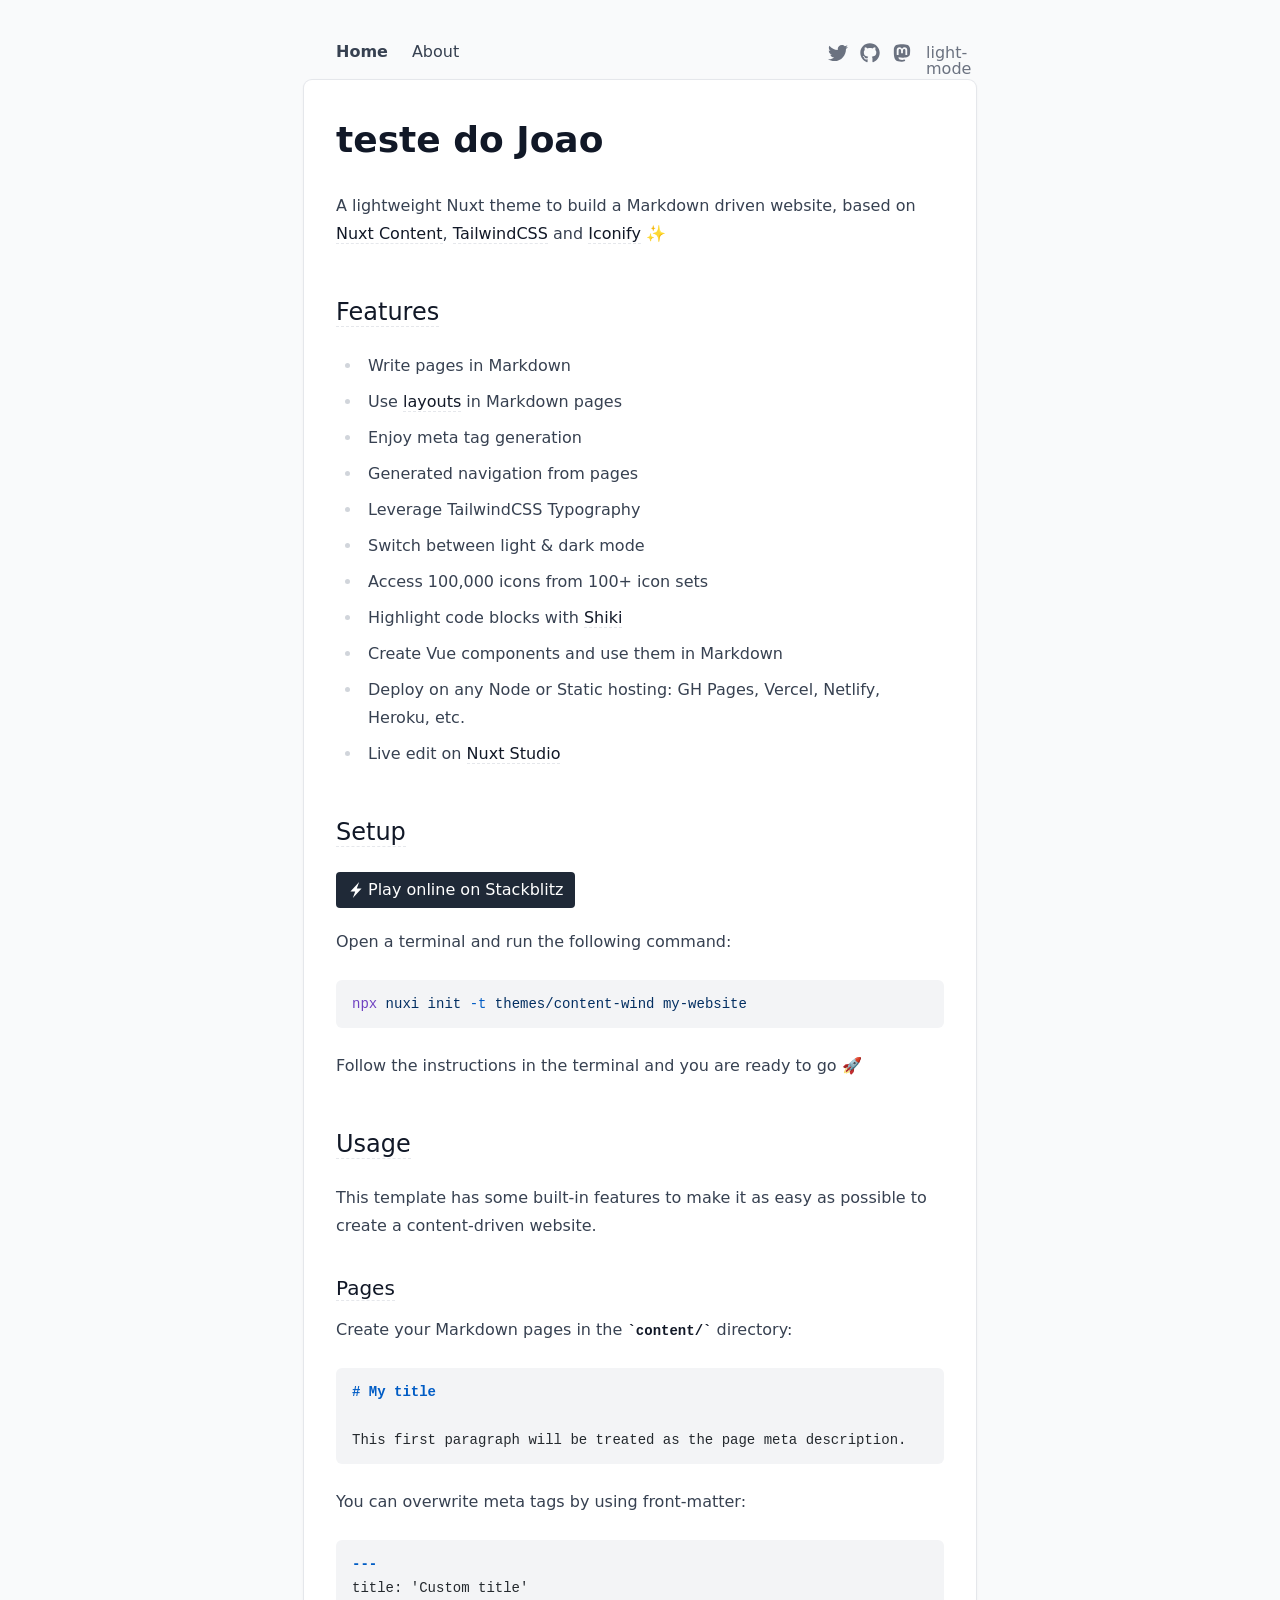
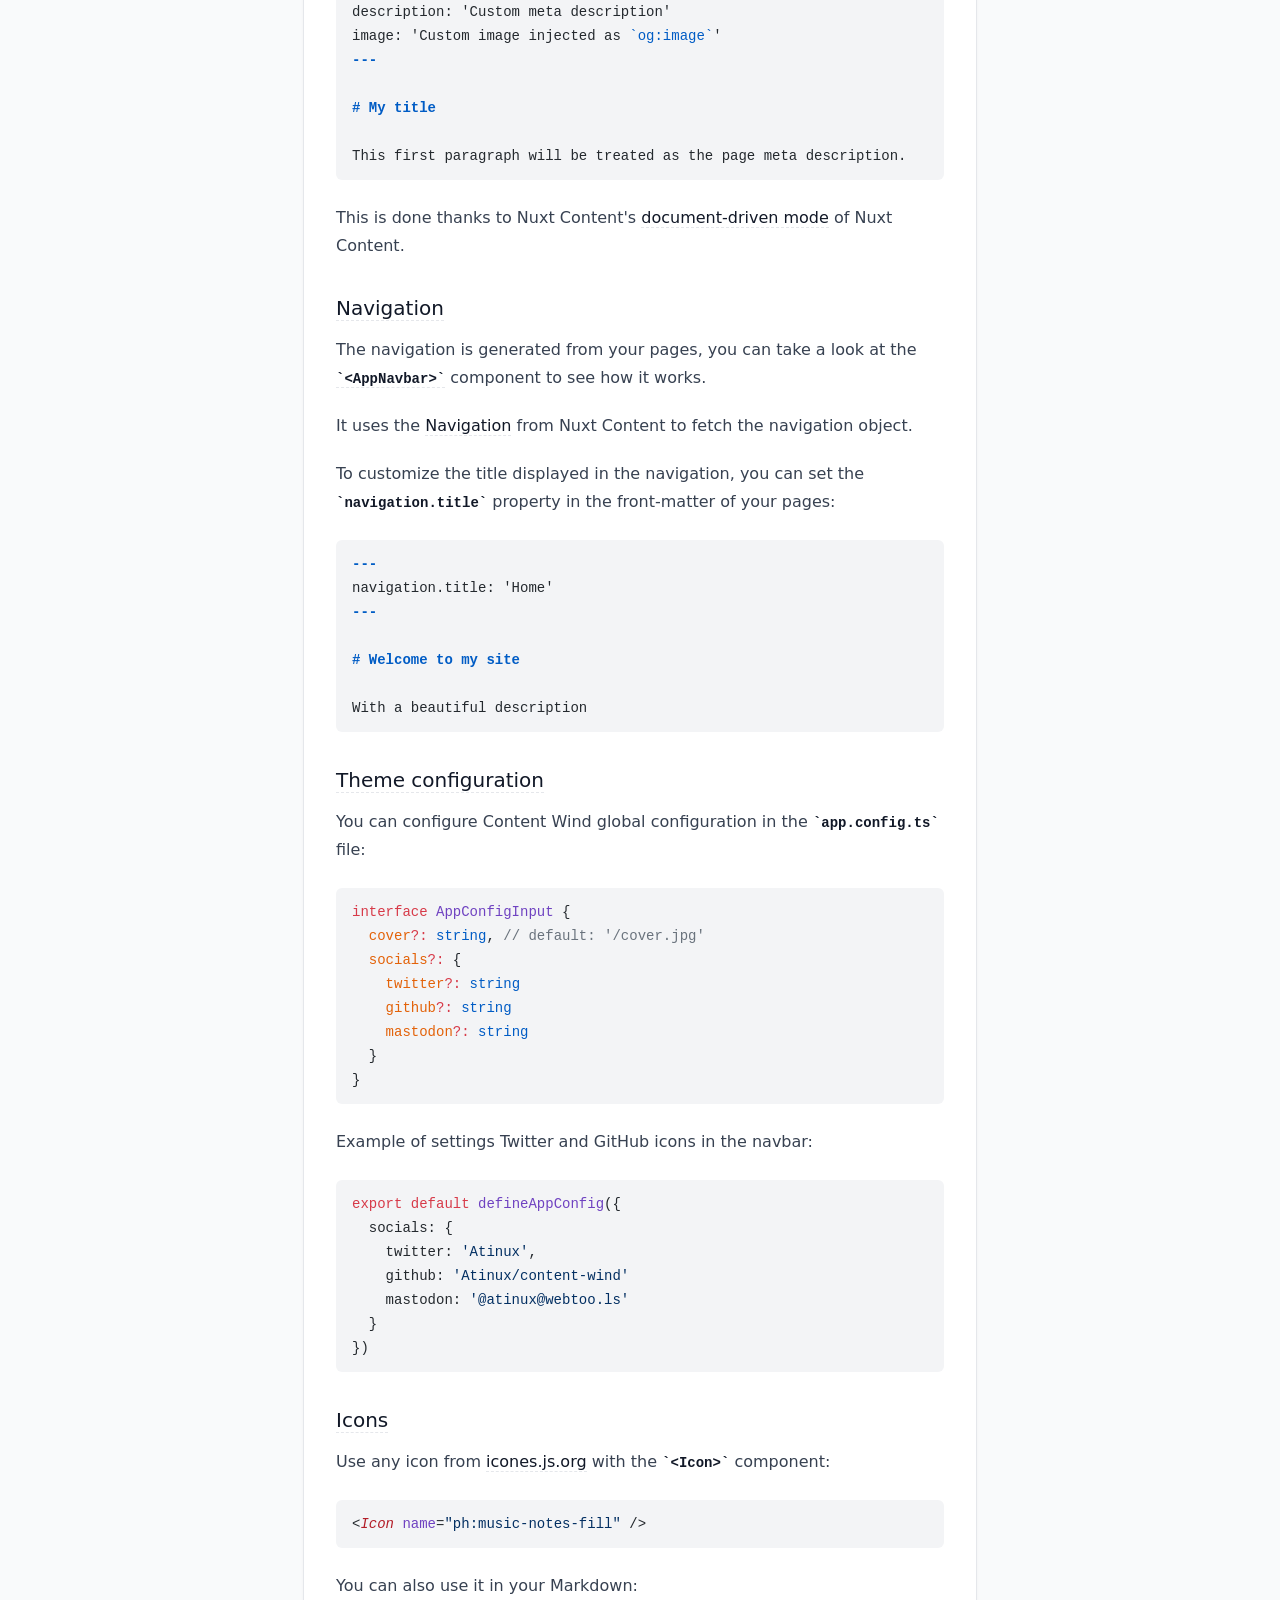
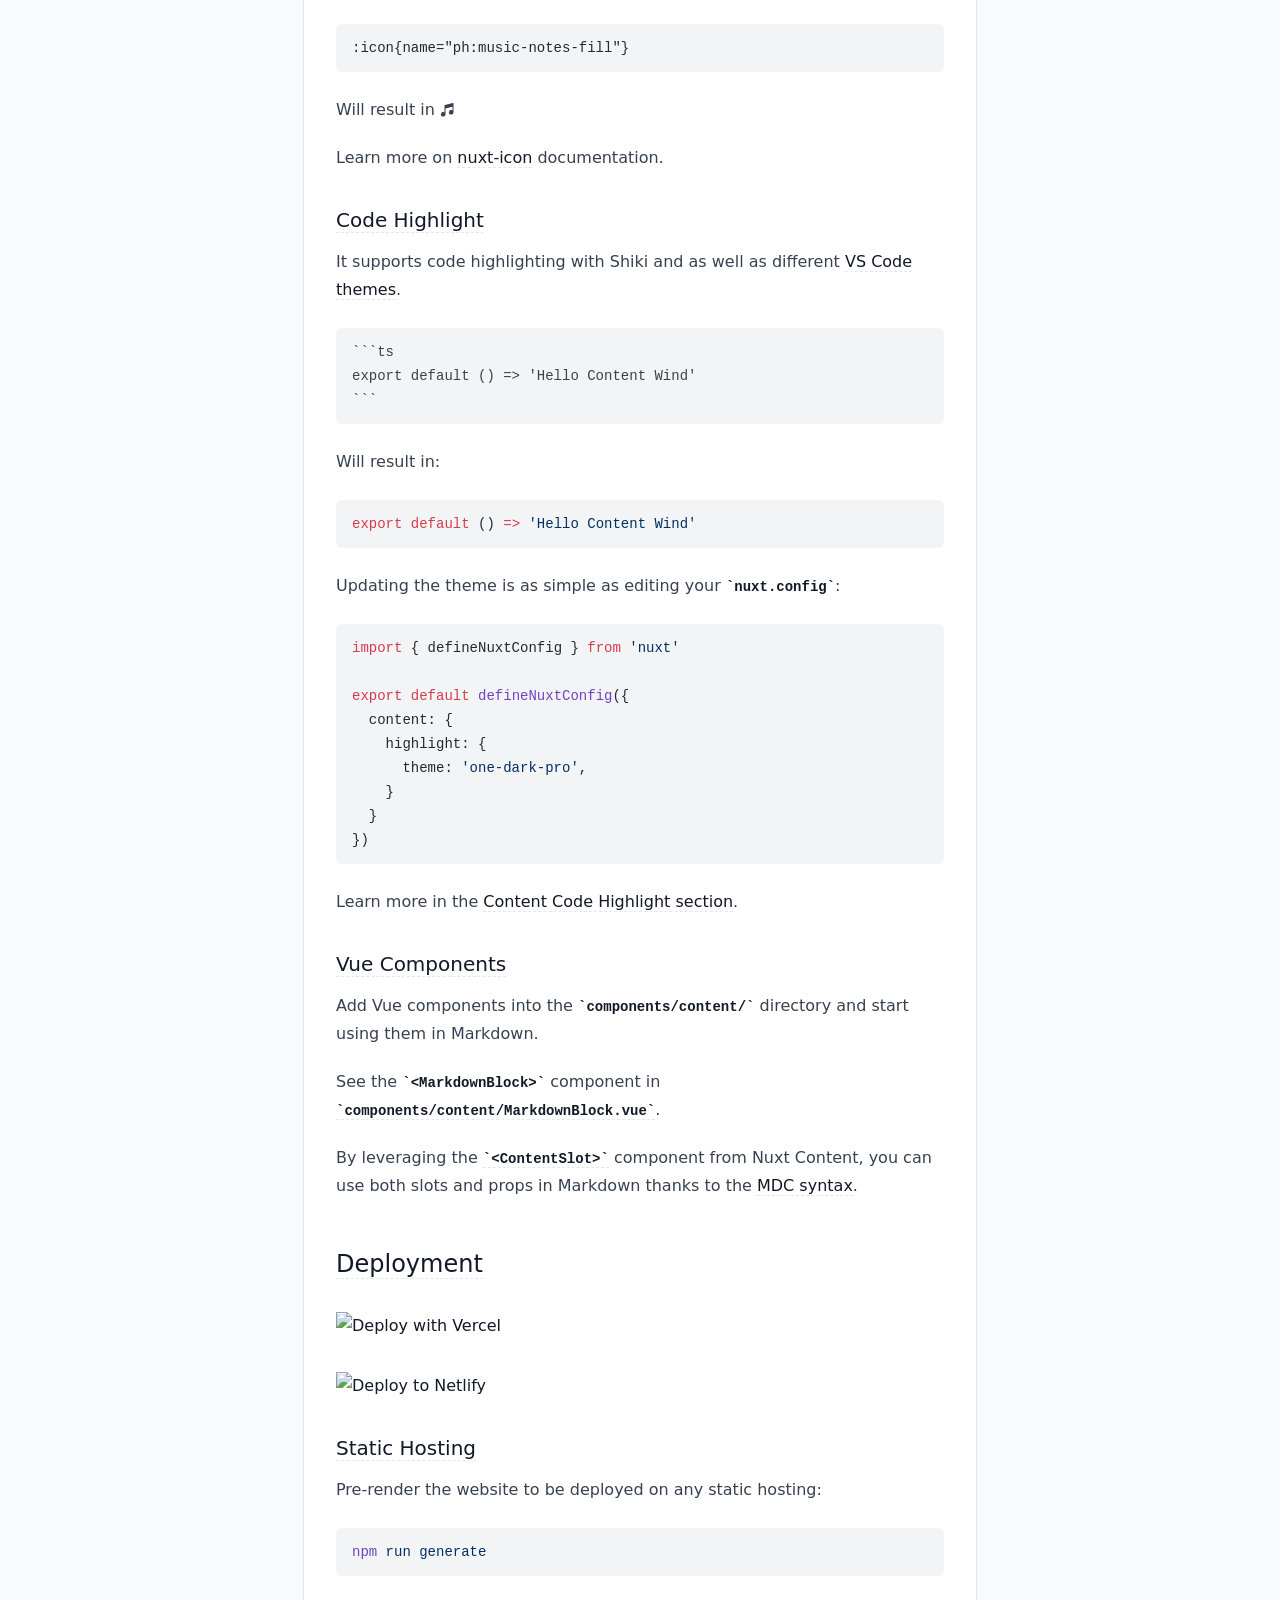
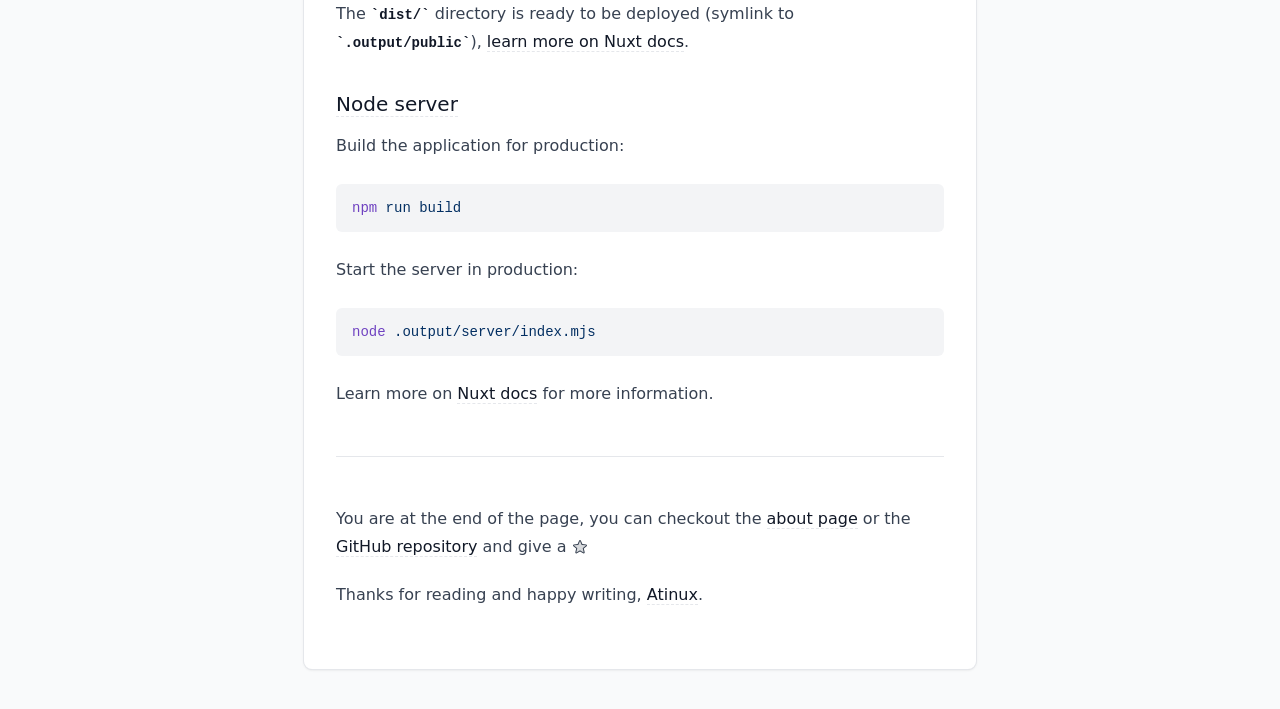
==== commit 222a5410: "Deploying to gh-pages from @ jvsiga/content-wind@1c693c594636cf1f720b6b85775b5a8760f014f7 🚀" ====
--- a/index.html
+++ b/index.html
@@ -1,13 +1,13 @@
 <!DOCTYPE html><html  lang="en" data-capo=""><head><meta charset="utf-8">
 <meta name="viewport" content="width=device-width, initial-scale=1">
-<title>HENRIQUE</title>
+<title>teste do Joao</title>
 <style>/*! tailwindcss v3.4.10 | MIT License | https://tailwindcss.com*/*,:after,:before{border:0 solid #e5e7eb;box-sizing:border-box}:after,:before{--tw-content:""}:host,html{line-height:1.5;-webkit-text-size-adjust:100%;font-family:ui-sans-serif,system-ui,sans-serif,Apple Color Emoji,Segoe UI Emoji,Segoe UI Symbol,Noto Color Emoji;font-feature-settings:normal;font-variation-settings:normal;tab-size:4;-webkit-tap-highlight-color:transparent}body{line-height:inherit;margin:0}hr{border-top-width:1px;color:inherit;height:0}abbr:where([title]){-webkit-text-decoration:underline dotted;text-decoration:underline dotted}h1,h2,h3,h4,h5,h6{font-size:inherit;font-weight:inherit}a{color:inherit;text-decoration:inherit}b,strong{font-weight:bolder}code,kbd,pre,samp{font-family:ui-monospace,SFMono-Regular,Menlo,Monaco,Consolas,Liberation Mono,Courier New,monospace;font-feature-settings:normal;font-size:1em;font-variation-settings:normal}small{font-size:80%}sub,sup{font-size:75%;line-height:0;position:relative;vertical-align:initial}sub{bottom:-.25em}sup{top:-.5em}table{border-collapse:collapse;border-color:inherit;text-indent:0}button,input,optgroup,select,textarea{color:inherit;font-family:inherit;font-feature-settings:inherit;font-size:100%;font-variation-settings:inherit;font-weight:inherit;letter-spacing:inherit;line-height:inherit;margin:0;padding:0}button,select{text-transform:none}button,input:where([type=button]),input:where([type=reset]),input:where([type=submit]){-webkit-appearance:button;background-color:initial;background-image:none}:-moz-focusring{outline:auto}:-moz-ui-invalid{box-shadow:none}progress{vertical-align:initial}::-webkit-inner-spin-button,::-webkit-outer-spin-button{height:auto}[type=search]{-webkit-appearance:textfield;outline-offset:-2px}::-webkit-search-decoration{-webkit-appearance:none}::-webkit-file-upload-button{-webkit-appearance:button;font:inherit}summary{display:list-item}blockquote,dd,dl,figure,h1,h2,h3,h4,h5,h6,hr,p,pre{margin:0}fieldset{margin:0}fieldset,legend{padding:0}menu,ol,ul{list-style:none;margin:0;padding:0}dialog{padding:0}textarea{resize:vertical}input::placeholder,textarea::placeholder{color:#9ca3af;opacity:1}[role=button],button{cursor:pointer}:disabled{cursor:default}audio,canvas,embed,iframe,img,object,svg,video{display:block;vertical-align:middle}img,video{height:auto;max-width:100%}[hidden]{display:none}*,::backdrop,:after,:before{--tw-border-spacing-x:0;--tw-border-spacing-y:0;--tw-translate-x:0;--tw-translate-y:0;--tw-rotate:0;--tw-skew-x:0;--tw-skew-y:0;--tw-scale-x:1;--tw-scale-y:1;--tw-pan-x: ;--tw-pan-y: ;--tw-pinch-zoom: ;--tw-scroll-snap-strictness:proximity;--tw-gradient-from-position: ;--tw-gradient-via-position: ;--tw-gradient-to-position: ;--tw-ordinal: ;--tw-slashed-zero: ;--tw-numeric-figure: ;--tw-numeric-spacing: ;--tw-numeric-fraction: ;--tw-ring-inset: ;--tw-ring-offset-width:0px;--tw-ring-offset-color:#fff;--tw-ring-color:#3b82f680;--tw-ring-offset-shadow:0 0 #0000;--tw-ring-shadow:0 0 #0000;--tw-shadow:0 0 #0000;--tw-shadow-colored:0 0 #0000;--tw-blur: ;--tw-brightness: ;--tw-contrast: ;--tw-grayscale: ;--tw-hue-rotate: ;--tw-invert: ;--tw-saturate: ;--tw-sepia: ;--tw-drop-shadow: ;--tw-backdrop-blur: ;--tw-backdrop-brightness: ;--tw-backdrop-contrast: ;--tw-backdrop-grayscale: ;--tw-backdrop-hue-rotate: ;--tw-backdrop-invert: ;--tw-backdrop-opacity: ;--tw-backdrop-saturate: ;--tw-backdrop-sepia: ;--tw-contain-size: ;--tw-contain-layout: ;--tw-contain-paint: ;--tw-contain-style: }.prose{color:var(--tw-prose-body);max-width:65ch}.prose :where(p):not(:where([class~=not-prose],[class~=not-prose] *)){margin-bottom:1.25em;margin-top:1.25em}.prose :where([class~=lead]):not(:where([class~=not-prose],[class~=not-prose] *)){color:var(--tw-prose-lead);font-size:1.25em;line-height:1.6;margin-bottom:1.2em;margin-top:1.2em}.prose :where(a):not(:where([class~=not-prose],[class~=not-prose] *)){color:var(--tw-prose-links);font-weight:500;text-decoration:underline}.prose :where(strong):not(:where([class~=not-prose],[class~=not-prose] *)){color:var(--tw-prose-bold);font-weight:600}.prose :where(a strong):not(:where([class~=not-prose],[class~=not-prose] *)){color:inherit}.prose :where(blockquote strong):not(:where([class~=not-prose],[class~=not-prose] *)){color:inherit}.prose :where(thead th strong):not(:where([class~=not-prose],[class~=not-prose] *)){color:inherit}.prose :where(ol):not(:where([class~=not-prose],[class~=not-prose] *)){list-style-type:decimal;margin-bottom:1.25em;margin-top:1.25em;padding-inline-start:1.625em}.prose :where(ol[type=A]):not(:where([class~=not-prose],[class~=not-prose] *)){list-style-type:upper-alpha}.prose :where(ol[type=a]):not(:where([class~=not-prose],[class~=not-prose] *)){list-style-type:lower-alpha}.prose :where(ol[type=A s]):not(:where([class~=not-prose],[class~=not-prose] *)){list-style-type:upper-alpha}.prose :where(ol[type=a s]):not(:where([class~=not-prose],[class~=not-prose] *)){list-style-type:lower-alpha}.prose :where(ol[type=I]):not(:where([class~=not-prose],[class~=not-prose] *)){list-style-type:upper-roman}.prose :where(ol[type=i]):not(:where([class~=not-prose],[class~=not-prose] *)){list-style-type:lower-roman}.prose :where(ol[type=I s]):not(:where([class~=not-prose],[class~=not-prose] *)){list-style-type:upper-roman}.prose :where(ol[type=i s]):not(:where([class~=not-prose],[class~=not-prose] *)){list-style-type:lower-roman}.prose :where(ol[type="1"]):not(:where([class~=not-prose],[class~=not-prose] *)){list-style-type:decimal}.prose :where(ul):not(:where([class~=not-prose],[class~=not-prose] *)){list-style-type:disc;margin-bottom:1.25em;margin-top:1.25em;padding-inline-start:1.625em}.prose :where(ol>li):not(:where([class~=not-prose],[class~=not-prose] *))::marker{color:var(--tw-prose-counters);font-weight:400}.prose :where(ul>li):not(:where([class~=not-prose],[class~=not-prose] *))::marker{color:var(--tw-prose-bullets)}.prose :where(dt):not(:where([class~=not-prose],[class~=not-prose] *)){color:var(--tw-prose-headings);font-weight:600;margin-top:1.25em}.prose :where(hr):not(:where([class~=not-prose],[class~=not-prose] *)){border-color:var(--tw-prose-hr);border-top-width:1px;margin-bottom:3em;margin-top:3em}.prose :where(blockquote):not(:where([class~=not-prose],[class~=not-prose] *)){border-inline-start-color:var(--tw-prose-quote-borders);border-inline-start-width:.25rem;color:var(--tw-prose-quotes);font-style:italic;font-weight:500;margin-bottom:1.6em;margin-top:1.6em;padding-inline-start:1em;quotes:"\201C""\201D""\2018""\2019"}.prose :where(blockquote p:first-of-type):not(:where([class~=not-prose],[class~=not-prose] *)):before{content:open-quote}.prose :where(blockquote p:last-of-type):not(:where([class~=not-prose],[class~=not-prose] *)):after{content:close-quote}.prose :where(h1):not(:where([class~=not-prose],[class~=not-prose] *)){color:var(--tw-prose-headings);font-size:2.25em;font-weight:800;line-height:1.1111111;margin-bottom:.8888889em;margin-top:0}.prose :where(h1 strong):not(:where([class~=not-prose],[class~=not-prose] *)){color:inherit;font-weight:900}.prose :where(h2):not(:where([class~=not-prose],[class~=not-prose] *)){color:var(--tw-prose-headings);font-size:1.5em;font-weight:700;line-height:1.3333333;margin-bottom:1em;margin-top:2em}.prose :where(h2 strong):not(:where([class~=not-prose],[class~=not-prose] *)){color:inherit;font-weight:800}.prose :where(h3):not(:where([class~=not-prose],[class~=not-prose] *)){color:var(--tw-prose-headings);font-size:1.25em;font-weight:600;line-height:1.6;margin-bottom:.6em;margin-top:1.6em}.prose :where(h3 strong):not(:where([class~=not-prose],[class~=not-prose] *)){color:inherit;font-weight:700}.prose :where(h4):not(:where([class~=not-prose],[class~=not-prose] *)){color:var(--tw-prose-headings);font-weight:600;line-height:1.5;margin-bottom:.5em;margin-top:1.5em}.prose :where(h4 strong):not(:where([class~=not-prose],[class~=not-prose] *)){color:inherit;font-weight:700}.prose :where(img):not(:where([class~=not-prose],[class~=not-prose] *)){margin-bottom:2em;margin-top:2em}.prose :where(picture):not(:where([class~=not-prose],[class~=not-prose] *)){display:block;margin-bottom:2em;margin-top:2em}.prose :where(video):not(:where([class~=not-prose],[class~=not-prose] *)){margin-bottom:2em;margin-top:2em}.prose :where(kbd):not(:where([class~=not-prose],[class~=not-prose] *)){border-radius:.3125rem;box-shadow:0 0 0 1px rgb(var(--tw-prose-kbd-shadows)/10%),0 3px 0 rgb(var(--tw-prose-kbd-shadows)/10%);color:var(--tw-prose-kbd);font-family:inherit;font-size:.875em;font-weight:500;padding-inline-end:.375em;padding-bottom:.1875em;padding-top:.1875em;padding-inline-start:.375em}.prose :where(code):not(:where([class~=not-prose],[class~=not-prose] *)){color:var(--tw-prose-code);font-size:.875em;font-weight:600}.prose :where(code):not(:where([class~=not-prose],[class~=not-prose] *)):before{content:"`"}.prose :where(code):not(:where([class~=not-prose],[class~=not-prose] *)):after{content:"`"}.prose :where(a code):not(:where([class~=not-prose],[class~=not-prose] *)){color:inherit}.prose :where(h1 code):not(:where([class~=not-prose],[class~=not-prose] *)){color:inherit}.prose :where(h2 code):not(:where([class~=not-prose],[class~=not-prose] *)){color:inherit;font-size:.875em}.prose :where(h3 code):not(:where([class~=not-prose],[class~=not-prose] *)){color:inherit;font-size:.9em}.prose :where(h4 code):not(:where([class~=not-prose],[class~=not-prose] *)){color:inherit}.prose :where(blockquote code):not(:where([class~=not-prose],[class~=not-prose] *)){color:inherit}.prose :where(thead th code):not(:where([class~=not-prose],[class~=not-prose] *)){color:inherit}.prose :where(pre):not(:where([class~=not-prose],[class~=not-prose] *)){background-color:var(--tw-prose-pre-bg);border-radius:.375rem;color:var(--tw-prose-pre-code);font-size:.875em;font-weight:400;line-height:1.7142857;margin-bottom:1.7142857em;margin-top:1.7142857em;overflow-x:auto;padding-inline-end:1.1428571em;padding-bottom:.8571429em;padding-top:.8571429em;padding-inline-start:1.1428571em}.prose :where(pre code):not(:where([class~=not-prose],[class~=not-prose] *)){background-color:initial;border-radius:0;border-width:0;color:inherit;font-family:inherit;font-size:inherit;font-weight:inherit;line-height:inherit;padding:0}.prose :where(pre code):not(:where([class~=not-prose],[class~=not-prose] *)):before{content:none}.prose :where(pre code):not(:where([class~=not-prose],[class~=not-prose] *)):after{content:none}.prose :where(table):not(:where([class~=not-prose],[class~=not-prose] *)){font-size:.875em;line-height:1.7142857;margin-bottom:2em;margin-top:2em;table-layout:auto;width:100%}.prose :where(thead):not(:where([class~=not-prose],[class~=not-prose] *)){border-bottom-color:var(--tw-prose-th-borders);border-bottom-width:1px}.prose :where(thead th):not(:where([class~=not-prose],[class~=not-prose] *)){color:var(--tw-prose-headings);font-weight:600;padding-inline-end:.5714286em;padding-bottom:.5714286em;padding-inline-start:.5714286em;vertical-align:bottom}.prose :where(tbody tr):not(:where([class~=not-prose],[class~=not-prose] *)){border-bottom-color:var(--tw-prose-td-borders);border-bottom-width:1px}.prose :where(tbody tr:last-child):not(:where([class~=not-prose],[class~=not-prose] *)){border-bottom-width:0}.prose :where(tbody td):not(:where([class~=not-prose],[class~=not-prose] *)){vertical-align:initial}.prose :where(tfoot):not(:where([class~=not-prose],[class~=not-prose] *)){border-top-color:var(--tw-prose-th-borders);border-top-width:1px}.prose :where(tfoot td):not(:where([class~=not-prose],[class~=not-prose] *)){vertical-align:top}.prose :where(th,td):not(:where([class~=not-prose],[class~=not-prose] *)){text-align:start}.prose :where(figure>*):not(:where([class~=not-prose],[class~=not-prose] *)){margin-bottom:0;margin-top:0}.prose :where(figcaption):not(:where([class~=not-prose],[class~=not-prose] *)){color:var(--tw-prose-captions);font-size:.875em;line-height:1.4285714;margin-top:.8571429em}.prose{--tw-prose-body:#374151;--tw-prose-headings:#111827;--tw-prose-lead:#4b5563;--tw-prose-links:#111827;--tw-prose-bold:#111827;--tw-prose-counters:#6b7280;--tw-prose-bullets:#d1d5db;--tw-prose-hr:#e5e7eb;--tw-prose-quotes:#111827;--tw-prose-quote-borders:#e5e7eb;--tw-prose-captions:#6b7280;--tw-prose-kbd:#111827;--tw-prose-kbd-shadows:17 24 39;--tw-prose-code:#111827;--tw-prose-pre-code:#e5e7eb;--tw-prose-pre-bg:#1f2937;--tw-prose-th-borders:#d1d5db;--tw-prose-td-borders:#e5e7eb;--tw-prose-invert-body:#d1d5db;--tw-prose-invert-headings:#fff;--tw-prose-invert-lead:#9ca3af;--tw-prose-invert-links:#fff;--tw-prose-invert-bold:#fff;--tw-prose-invert-counters:#9ca3af;--tw-prose-invert-bullets:#4b5563;--tw-prose-invert-hr:#374151;--tw-prose-invert-quotes:#f3f4f6;--tw-prose-invert-quote-borders:#374151;--tw-prose-invert-captions:#9ca3af;--tw-prose-invert-kbd:#fff;--tw-prose-invert-kbd-shadows:255 255 255;--tw-prose-invert-code:#fff;--tw-prose-invert-pre-code:#d1d5db;--tw-prose-invert-pre-bg:#00000080;--tw-prose-invert-th-borders:#4b5563;--tw-prose-invert-td-borders:#374151;font-size:1rem;line-height:1.75}.prose :where(picture>img):not(:where([class~=not-prose],[class~=not-prose] *)){margin-bottom:0;margin-top:0}.prose :where(li):not(:where([class~=not-prose],[class~=not-prose] *)){margin-bottom:.5em;margin-top:.5em}.prose :where(ol>li):not(:where([class~=not-prose],[class~=not-prose] *)){padding-inline-start:.375em}.prose :where(ul>li):not(:where([class~=not-prose],[class~=not-prose] *)){padding-inline-start:.375em}.prose :where(.prose>ul>li p):not(:where([class~=not-prose],[class~=not-prose] *)){margin-bottom:.75em;margin-top:.75em}.prose :where(.prose>ul>li>p:first-child):not(:where([class~=not-prose],[class~=not-prose] *)){margin-top:1.25em}.prose :where(.prose>ul>li>p:last-child):not(:where([class~=not-prose],[class~=not-prose] *)){margin-bottom:1.25em}.prose :where(.prose>ol>li>p:first-child):not(:where([class~=not-prose],[class~=not-prose] *)){margin-top:1.25em}.prose :where(.prose>ol>li>p:last-child):not(:where([class~=not-prose],[class~=not-prose] *)){margin-bottom:1.25em}.prose :where(ul ul,ul ol,ol ul,ol ol):not(:where([class~=not-prose],[class~=not-prose] *)){margin-bottom:.75em;margin-top:.75em}.prose :where(dl):not(:where([class~=not-prose],[class~=not-prose] *)){margin-bottom:1.25em;margin-top:1.25em}.prose :where(dd):not(:where([class~=not-prose],[class~=not-prose] *)){margin-top:.5em;padding-inline-start:1.625em}.prose :where(hr+*):not(:where([class~=not-prose],[class~=not-prose] *)){margin-top:0}.prose :where(h2+*):not(:where([class~=not-prose],[class~=not-prose] *)){margin-top:0}.prose :where(h3+*):not(:where([class~=not-prose],[class~=not-prose] *)){margin-top:0}.prose :where(h4+*):not(:where([class~=not-prose],[class~=not-prose] *)){margin-top:0}.prose :where(thead th:first-child):not(:where([class~=not-prose],[class~=not-prose] *)){padding-inline-start:0}.prose :where(thead th:last-child):not(:where([class~=not-prose],[class~=not-prose] *)){padding-inline-end:0}.prose :where(tbody td,tfoot td):not(:where([class~=not-prose],[class~=not-prose] *)){padding-inline-end:.5714286em;padding-bottom:.5714286em;padding-top:.5714286em;padding-inline-start:.5714286em}.prose :where(tbody td:first-child,tfoot td:first-child):not(:where([class~=not-prose],[class~=not-prose] *)){padding-inline-start:0}.prose :where(tbody td:last-child,tfoot td:last-child):not(:where([class~=not-prose],[class~=not-prose] *)){padding-inline-end:0}.prose :where(figure):not(:where([class~=not-prose],[class~=not-prose] *)){margin-bottom:2em;margin-top:2em}.prose :where(.prose>:first-child):not(:where([class~=not-prose],[class~=not-prose] *)){margin-top:0}.prose :where(.prose>:last-child):not(:where([class~=not-prose],[class~=not-prose] *)){margin-bottom:0}.sr-only{height:1px;margin:-1px;overflow:hidden;padding:0;position:absolute;width:1px;clip:rect(0,0,0,0);border-width:0;white-space:nowrap}.static{position:static}.m-auto{margin:auto}.mx-auto{margin-left:auto;margin-right:auto}.mr-6{margin-right:1.5rem}.block{display:block}.inline-block{display:inline-block}.flex{display:flex}.inline-flex{display:inline-flex}.h-4{height:1rem}.h-5{height:1.25rem}.w-4{width:1rem}.w-5{width:1.25rem}.max-w-2xl{max-width:42rem}.max-w-full{max-width:100%}.max-w-none{max-width:none}.items-center{align-items:center}.justify-between{justify-content:space-between}.gap-1{gap:.25rem}.space-x-3>:not([hidden])~:not([hidden]){--tw-space-x-reverse:0;margin-left:calc(.75rem*(1 - var(--tw-space-x-reverse)));margin-right:calc(.75rem*var(--tw-space-x-reverse))}.overflow-x-auto{overflow-x:auto}.rounded{border-radius:.25rem}.bg-gray-50{--tw-bg-opacity:1;background-color:rgb(249 250 251/var(--tw-bg-opacity))}.bg-gray-800{--tw-bg-opacity:1;background-color:rgb(31 41 55/var(--tw-bg-opacity))}.bg-white{--tw-bg-opacity:1;background-color:rgb(255 255 255/var(--tw-bg-opacity))}.px-3{padding-left:.75rem;padding-right:.75rem}.px-4{padding-left:1rem;padding-right:1rem}.py-1{padding-bottom:.25rem;padding-top:.25rem}.py-10{padding-bottom:2.5rem;padding-top:2.5rem}.py-4{padding-bottom:1rem;padding-top:1rem}.text-2xl{font-size:1.5rem;line-height:2rem}.font-bold{font-weight:700}.text-black{--tw-text-opacity:1;color:rgb(0 0 0/var(--tw-text-opacity))}.text-gray-500{--tw-text-opacity:1;color:rgb(107 114 128/var(--tw-text-opacity))}.text-gray-700{--tw-text-opacity:1;color:rgb(55 65 81/var(--tw-text-opacity))}.text-white{--tw-text-opacity:1;color:rgb(255 255 255/var(--tw-text-opacity))}.no-underline{text-decoration-line:none}.ring-1{--tw-ring-offset-shadow:var(--tw-ring-inset) 0 0 0 var(--tw-ring-offset-width) var(--tw-ring-offset-color);--tw-ring-shadow:var(--tw-ring-inset) 0 0 0 calc(1px + var(--tw-ring-offset-width)) var(--tw-ring-color);box-shadow:var(--tw-ring-offset-shadow),var(--tw-ring-shadow),var(--tw-shadow,0 0 #0000)}.ring-gray-200{--tw-ring-opacity:1;--tw-ring-color:rgb(229 231 235/var(--tw-ring-opacity))}.transition{transition-duration:.15s;transition-property:color,background-color,border-color,text-decoration-color,fill,stroke,opacity,box-shadow,transform,filter,-webkit-backdrop-filter;transition-property:color,background-color,border-color,text-decoration-color,fill,stroke,opacity,box-shadow,transform,filter,backdrop-filter;transition-property:color,background-color,border-color,text-decoration-color,fill,stroke,opacity,box-shadow,transform,filter,backdrop-filter,-webkit-backdrop-filter;transition-timing-function:cubic-bezier(.4,0,.2,1)}.dark\:prose-invert:is(.dark *){--tw-prose-body:var(--tw-prose-invert-body);--tw-prose-headings:var(--tw-prose-invert-headings);--tw-prose-lead:var(--tw-prose-invert-lead);--tw-prose-links:var(--tw-prose-invert-links);--tw-prose-bold:var(--tw-prose-invert-bold);--tw-prose-counters:var(--tw-prose-invert-counters);--tw-prose-bullets:var(--tw-prose-invert-bullets);--tw-prose-hr:var(--tw-prose-invert-hr);--tw-prose-quotes:var(--tw-prose-invert-quotes);--tw-prose-quote-borders:var(--tw-prose-invert-quote-borders);--tw-prose-captions:var(--tw-prose-invert-captions);--tw-prose-kbd:var(--tw-prose-invert-kbd);--tw-prose-kbd-shadows:var(--tw-prose-invert-kbd-shadows);--tw-prose-code:var(--tw-prose-invert-code);--tw-prose-pre-code:var(--tw-prose-invert-pre-code);--tw-prose-pre-bg:var(--tw-prose-invert-pre-bg);--tw-prose-th-borders:var(--tw-prose-invert-th-borders);--tw-prose-td-borders:var(--tw-prose-invert-td-borders)}.hover\:text-gray-700:hover{--tw-text-opacity:1;color:rgb(55 65 81/var(--tw-text-opacity))}.prose-a\:border-b :is(:where(a):not(:where([class~=not-prose],[class~=not-prose] *))){border-bottom-width:1px}.prose-a\:border-dashed :is(:where(a):not(:where([class~=not-prose],[class~=not-prose] *))){border-style:dashed}.prose-a\:font-normal :is(:where(a):not(:where([class~=not-prose],[class~=not-prose] *))){font-weight:400}.prose-a\:no-underline :is(:where(a):not(:where([class~=not-prose],[class~=not-prose] *))){text-decoration-line:none}.hover\:prose-a\:border-solid :is(:where(a):not(:where([class~=not-prose],[class~=not-prose] *))):hover{border-style:solid}.hover\:prose-a\:border-primary-400 :is(:where(a):not(:where([class~=not-prose],[class~=not-prose] *))):hover{--tw-border-opacity:1;border-color:rgb(52 211 153/var(--tw-border-opacity))}.hover\:prose-a\:text-primary-400 :is(:where(a):not(:where([class~=not-prose],[class~=not-prose] *))):hover{--tw-text-opacity:1;color:rgb(52 211 153/var(--tw-text-opacity))}.prose-pre\:bg-gray-100 :is(:where(pre):not(:where([class~=not-prose],[class~=not-prose] *))){--tw-bg-opacity:1;background-color:rgb(243 244 246/var(--tw-bg-opacity))}.dark\:bg-gray-200:is(.dark *){--tw-bg-opacity:1;background-color:rgb(229 231 235/var(--tw-bg-opacity))}.dark\:bg-gray-800:is(.dark *){--tw-bg-opacity:1;background-color:rgb(31 41 55/var(--tw-bg-opacity))}.dark\:bg-gray-900:is(.dark *){--tw-bg-opacity:1;background-color:rgb(17 24 39/var(--tw-bg-opacity))}.dark\:text-gray-100:is(.dark *){--tw-text-opacity:1;color:rgb(243 244 246/var(--tw-text-opacity))}.dark\:text-gray-200:is(.dark *){--tw-text-opacity:1;color:rgb(229 231 235/var(--tw-text-opacity))}.dark\:text-gray-300:is(.dark *){--tw-text-opacity:1;color:rgb(209 213 219/var(--tw-text-opacity))}.dark\:text-gray-950:is(.dark *){--tw-text-opacity:1;color:rgb(3 7 18/var(--tw-text-opacity))}.dark\:ring-gray-700:is(.dark *){--tw-ring-opacity:1;--tw-ring-color:rgb(55 65 81/var(--tw-ring-opacity))}.dark\:hover\:text-gray-300:hover:is(.dark *){--tw-text-opacity:1;color:rgb(209 213 219/var(--tw-text-opacity))}.dark\:prose-pre\:bg-gray-900 :is(:where(pre):not(:where([class~=not-prose],[class~=not-prose] *))):is(.dark *){--tw-bg-opacity:1;background-color:rgb(17 24 39/var(--tw-bg-opacity))}@media (min-width:640px){.sm\:rounded{border-radius:.25rem}.sm\:rounded-lg{border-radius:.5rem}.sm\:px-8{padding-left:2rem;padding-right:2rem}.sm\:pb-10{padding-bottom:2.5rem}.sm\:pt-6{padding-top:1.5rem}.sm\:shadow{--tw-shadow:0 1px 3px 0 #0000001a,0 1px 2px -1px #0000001a;--tw-shadow-colored:0 1px 3px 0 var(--tw-shadow-color),0 1px 2px -1px var(--tw-shadow-color);box-shadow:var(--tw-ring-offset-shadow,0 0 #0000),var(--tw-ring-shadow,0 0 #0000),var(--tw-shadow)}}</style>
 <style>.icon[data-v-e17f7d92]{display:inline-block;vertical-align:middle}</style>
 <style>body{--tw-bg-opacity:1;background-color:rgb(249 250 251/var(--tw-bg-opacity));--tw-text-opacity:1;color:rgb(0 0 0/var(--tw-text-opacity))}body:is(.dark *){--tw-bg-opacity:1;background-color:rgb(17 24 39/var(--tw-bg-opacity));--tw-text-opacity:1;color:rgb(255 255 255/var(--tw-text-opacity))}</style>
 <style>pre code .line{display:block;min-height:1rem}</style>
 <link rel="stylesheet" href="/_nuxt/entry.CSxso0Yh.css">
 <link rel="stylesheet" href="/_nuxt/ProsePre.CchFRBtv.css">
-<link rel="preload" as="fetch" crossorigin="anonymous" href="/_payload.json?83dc5da2-269e-43c1-b326-2f4964566dd4">
+<link rel="preload" as="fetch" crossorigin="anonymous" href="/_payload.json?5b49e874-fca2-4b89-ac08-13a33d0bac8d">
 <link rel="modulepreload" as="script" crossorigin href="/_nuxt/B6SX4PSM.js">
 <link rel="modulepreload" as="script" crossorigin href="/_nuxt/DfIYjdCt.js">
 <link rel="modulepreload" as="script" crossorigin href="/_nuxt/D8zysQzE.js">
@@ -42,10 +42,10 @@
 <link rel="prefetch" as="script" crossorigin href="/_nuxt/CUaLxKth.js">
 <meta content="/cover.jpg" property="og:image">
 <meta name="twitter:card" content="summary_large_image">
-<meta property="og:title" content="HENRIQUE">
+<meta property="og:title" content="teste do Joao">
 <meta name="description" content="A lightweight Nuxt theme to build a Markdown driven website, based on Nuxt Content, TailwindCSS and Iconify ✨">
 <meta property="og:description" content="A lightweight Nuxt theme to build a Markdown driven website, based on Nuxt Content, TailwindCSS and Iconify ✨">
-<script type="module" src="/_nuxt/B6SX4PSM.js" crossorigin></script><script>"use strict";(()=>{const a=window,e=document.documentElement,c=window.localStorage,d=["dark","light"],n=c&&c.getItem&&c.getItem("nuxt-color-mode")||"system";let l=n==="system"?f():n;const i=e.getAttribute("data-color-mode-forced");i&&(l=i),r(l),a["__NUXT_COLOR_MODE__"]={preference:n,value:l,getColorScheme:f,addColorScheme:r,removeColorScheme:u};function r(o){const t=""+o+"",s="";e.classList?e.classList.add(t):e.className+=" "+t,s&&e.setAttribute("data-"+s,o)}function u(o){const t=""+o+"",s="";e.classList?e.classList.remove(t):e.className=e.className.replace(new RegExp(t,"g"),""),s&&e.removeAttribute("data-"+s)}function m(o){return a.matchMedia("(prefers-color-scheme"+o+")")}function f(){if(a.matchMedia&&m("").media!=="not all"){for(const o of d)if(m(":"+o).matches)return o}return"light"}})();</script></head><body><div id="__nuxt"><div class="sm:pt-6 sm:pb-10"><!----><!----><!----><div class="nuxt-loading-indicator" style="position:fixed;top:0;right:0;left:0;pointer-events:none;width:auto;height:3px;opacity:0;background:repeating-linear-gradient(to right,#00dc82 0%,#34cdfe 50%,#0047e1 100%);background-size:Infinity% auto;transform:scaleX(0%);transform-origin:left;transition:transform 0.1s, height 0.4s, opacity 0.4s;z-index:999999;"></div><div class="flex justify-between max-w-2xl px-4 py-4 mx-auto sm:px-8"><div class="text-gray-700 dark:text-gray-200"><!--[--><a aria-current="page" href="/" class="font-bold router-link-exact-active mr-6">Home</a><a href="/about" class="mr-6">About</a><!--]--></div><div class="space-x-3 transition text-gray-500"><a href="https://twitter.com/Atinux" title="Twitter" class="dark:text-gray-100 hover:text-gray-700 dark:hover:text-gray-300"><svg xmlns="http://www.w3.org/2000/svg" xmlns:xlink="http://www.w3.org/1999/xlink" aria-hidden="true" role="img" class="icon w-5 h-5" style="" width="1em" height="1em" viewBox="0 0 512 512" data-v-e17f7d92><path fill="currentColor" d="M459.37 151.716c.325 4.548.325 9.097.325 13.645c0 138.72-105.583 298.558-298.558 298.558c-59.452 0-114.68-17.219-161.137-47.106c8.447.974 16.568 1.299 25.34 1.299c49.055 0 94.213-16.568 130.274-44.832c-46.132-.975-84.792-31.188-98.112-72.772c6.498.974 12.995 1.624 19.818 1.624c9.421 0 18.843-1.3 27.614-3.573c-48.081-9.747-84.143-51.98-84.143-102.985v-1.299c13.969 7.797 30.214 12.67 47.431 13.319c-28.264-18.843-46.781-51.005-46.781-87.391c0-19.492 5.197-37.36 14.294-52.954c51.655 63.675 129.3 105.258 216.365 109.807c-1.624-7.797-2.599-15.918-2.599-24.04c0-57.828 46.782-104.934 104.934-104.934c30.213 0 57.502 12.67 76.67 33.137c23.715-4.548 46.456-13.32 66.599-25.34c-7.798 24.366-24.366 44.833-46.132 57.827c21.117-2.273 41.584-8.122 60.426-16.243c-14.292 20.791-32.161 39.308-52.628 54.253"/></svg></a><a href="https://github.com/Atinux/content-wind" title="GitHub" class="dark:text-gray-100 hover:text-gray-700 dark:hover:text-gray-300"><svg xmlns="http://www.w3.org/2000/svg" xmlns:xlink="http://www.w3.org/1999/xlink" aria-hidden="true" role="img" class="icon w-5 h-5" style="" width="1em" height="1em" viewBox="0 0 496 512" data-v-e17f7d92><path fill="currentColor" d="M165.9 397.4c0 2-2.3 3.6-5.2 3.6c-3.3.3-5.6-1.3-5.6-3.6c0-2 2.3-3.6 5.2-3.6c3-.3 5.6 1.3 5.6 3.6m-31.1-4.5c-.7 2 1.3 4.3 4.3 4.9c2.6 1 5.6 0 6.2-2s-1.3-4.3-4.3-5.2c-2.6-.7-5.5.3-6.2 2.3m44.2-1.7c-2.9.7-4.9 2.6-4.6 4.9c.3 2 2.9 3.3 5.9 2.6c2.9-.7 4.9-2.6 4.6-4.6c-.3-1.9-3-3.2-5.9-2.9M244.8 8C106.1 8 0 113.3 0 252c0 110.9 69.8 205.8 169.5 239.2c12.8 2.3 17.3-5.6 17.3-12.1c0-6.2-.3-40.4-.3-61.4c0 0-70 15-84.7-29.8c0 0-11.4-29.1-27.8-36.6c0 0-22.9-15.7 1.6-15.4c0 0 24.9 2 38.6 25.8c21.9 38.6 58.6 27.5 72.9 20.9c2.3-16 8.8-27.1 16-33.7c-55.9-6.2-112.3-14.3-112.3-110.5c0-27.5 7.6-41.3 23.6-58.9c-2.6-6.5-11.1-33.3 2.6-67.9c20.9-6.5 69 27 69 27c20-5.6 41.5-8.5 62.8-8.5s42.8 2.9 62.8 8.5c0 0 48.1-33.6 69-27c13.7 34.7 5.2 61.4 2.6 67.9c16 17.7 25.8 31.5 25.8 58.9c0 96.5-58.9 104.2-114.8 110.5c9.2 7.9 17 22.9 17 46.4c0 33.7-.3 75.4-.3 83.6c0 6.5 4.6 14.4 17.3 12.1C428.2 457.8 496 362.9 496 252C496 113.3 383.5 8 244.8 8M97.2 352.9c-1.3 1-1 3.3.7 5.2c1.6 1.6 3.9 2.3 5.2 1c1.3-1 1-3.3-.7-5.2c-1.6-1.6-3.9-2.3-5.2-1m-10.8-8.1c-.7 1.3.3 2.9 2.3 3.9c1.6 1 3.6.7 4.3-.7c.7-1.3-.3-2.9-2.3-3.9c-2-.6-3.6-.3-4.3.7m32.4 35.6c-1.6 1.3-1 4.3 1.3 6.2c2.3 2.3 5.2 2.6 6.5 1c1.3-1.3.7-4.3-1.3-6.2c-2.2-2.3-5.2-2.6-6.5-1m-11.4-14.7c-1.6 1-1.6 3.6 0 5.9s4.3 3.3 5.6 2.3c1.6-1.3 1.6-3.9 0-6.2c-1.4-2.3-4-3.3-5.6-2"/></svg></a><a href="https://elk.zone/@atinux@webtoo.ls" title="Mastodon" class="dark:text-gray-100 hover:text-gray-700 dark:hover:text-gray-300"><svg xmlns="http://www.w3.org/2000/svg" xmlns:xlink="http://www.w3.org/1999/xlink" aria-hidden="true" role="img" class="icon w-5 h-5" style="" width="1em" height="1em" viewBox="0 0 448 512" data-v-e17f7d92><path fill="currentColor" d="M433 179.11c0-97.2-63.71-125.7-63.71-125.7c-62.52-28.7-228.56-28.4-290.48 0c0 0-63.72 28.5-63.72 125.7c0 115.7-6.6 259.4 105.63 289.1c40.51 10.7 75.32 13 103.33 11.4c50.81-2.8 79.32-18.1 79.32-18.1l-1.7-36.9s-36.31 11.4-77.12 10.1c-40.41-1.4-83-4.4-89.63-54a102.5 102.5 0 0 1-.9-13.9c85.63 20.9 158.65 9.1 178.75 6.7c56.12-6.7 105-41.3 111.23-72.9c9.8-49.8 9-121.5 9-121.5m-75.12 125.2h-46.63v-114.2c0-49.7-64-51.6-64 6.9v62.5h-46.33V197c0-58.5-64-56.6-64-6.9v114.2H90.19c0-122.1-5.2-147.9 18.41-175c25.9-28.9 79.82-30.8 103.83 6.1l11.6 19.5l11.6-19.5c24.11-37.1 78.12-34.8 103.83-6.1c23.71 27.3 18.4 53 18.4 175z"/></svg></a><button aria-label="Color Mode" class="inline-block w-5 dark:text-gray-100 hover:text-gray-700 dark:hover:text-gray-300"><span>...</span></button></div></div><!--[--><div class="document-driven-page"><div class="max-w-2xl px-4 py-10 m-auto bg-white sm:px-8 sm:shadow dark:bg-gray-800 ring-1 ring-gray-200 dark:ring-gray-700 sm:rounded-lg"><main class="max-w-none prose dark:prose-invert prose-pre:bg-gray-100 dark:prose-pre:bg-gray-900 hover:prose-a:text-primary-400 prose-a:font-normal prose-a:no-underline prose-a:border-dashed prose-a:border-b hover:prose-a:border-solid hover:prose-a:border-primary-400"><!--[--><div><h1 id="henrique"><!--[-->HENRIQUE<!--]--></h1><p><!--[-->A lightweight Nuxt theme to build a Markdown driven website, based on <a href="https://content.nuxt.com" rel="nofollow"><!--[-->Nuxt Content<!--]--></a>, <a href="https://tailwindcss.com" rel="nofollow"><!--[-->TailwindCSS<!--]--></a> and <a href="https://iconify.design" rel="nofollow"><!--[-->Iconify<!--]--></a> ✨<!--]--></p><h2 id="features"><a href="#features"><!--[-->Features<!--]--></a></h2><ul><!--[--><li><!--[-->Write pages in Markdown<!--]--></li><li><!--[-->Use <a href="https://nuxt.com/docs/guide/directory-structure/layouts" rel="nofollow"><!--[-->layouts<!--]--></a> in Markdown pages<!--]--></li><li><!--[-->Enjoy meta tag generation<!--]--></li><li><!--[-->Generated navigation from pages<!--]--></li><li><!--[-->Leverage TailwindCSS Typography<!--]--></li><li><!--[-->Switch between light &amp; dark mode<!--]--></li><li><!--[-->Access 100,000 icons from 100+ icon sets<!--]--></li><li><!--[-->Highlight code blocks with <a href="https://shiki.matsu.io" rel="nofollow"><!--[-->Shiki<!--]--></a><!--]--></li><li><!--[-->Create Vue components and use them in Markdown<!--]--></li><li><!--[-->Deploy on any Node or Static hosting: GH Pages, Vercel, Netlify, Heroku, etc.<!--]--></li><li><!--[-->Live edit on <a href="https://nuxt.studio" rel="nofollow"><!--[-->Nuxt Studio<!--]--></a><!--]--></li><!--]--></ul><h2 id="setup"><a href="#setup"><!--[-->Setup<!--]--></a></h2><span class="not-prose"><a href="https://stackblitz.com/github/Atinux/content-wind/tree/main/.demo?file=content%2F1.index.md" rel="noopener noreferrer" class="inline-flex items-center gap-1 text-white bg-gray-800 dark:bg-gray-200 dark:text-gray-950 px-3 py-1 rounded no-underline"><svg xmlns="http://www.w3.org/2000/svg" xmlns:xlink="http://www.w3.org/1999/xlink" aria-hidden="true" role="img" class="icon w-4 h-4" style="" width="1em" height="1em" viewBox="0 0 24 24" data-v-e17f7d92><path fill="currentColor" d="M10.797 14.182H3.635L16.728 0l-3.525 9.818h7.162L7.272 24l3.524-9.818Z"/></svg><!--[-->Play online on Stackblitz<!--]--></a></span><p><!--[-->Open a terminal and run the following command:<!--]--></p><!--[--><pre class="language-bash shiki shiki-themes github-dark github-light" style=""><!--[--><code><span class="line" line="1"><span style="--shiki-dark:#B392F0;--shiki-default:#6F42C1">npx</span><span style="--shiki-dark:#9ECBFF;--shiki-default:#032F62"> nuxi</span><span style="--shiki-dark:#9ECBFF;--shiki-default:#032F62"> init</span><span style="--shiki-dark:#79B8FF;--shiki-default:#005CC5"> -t</span><span style="--shiki-dark:#9ECBFF;--shiki-default:#032F62"> themes/content-wind</span><span style="--shiki-dark:#9ECBFF;--shiki-default:#032F62"> my-website
+<script type="module" src="/_nuxt/B6SX4PSM.js" crossorigin></script><script>"use strict";(()=>{const a=window,e=document.documentElement,c=window.localStorage,d=["dark","light"],n=c&&c.getItem&&c.getItem("nuxt-color-mode")||"system";let l=n==="system"?f():n;const i=e.getAttribute("data-color-mode-forced");i&&(l=i),r(l),a["__NUXT_COLOR_MODE__"]={preference:n,value:l,getColorScheme:f,addColorScheme:r,removeColorScheme:u};function r(o){const t=""+o+"",s="";e.classList?e.classList.add(t):e.className+=" "+t,s&&e.setAttribute("data-"+s,o)}function u(o){const t=""+o+"",s="";e.classList?e.classList.remove(t):e.className=e.className.replace(new RegExp(t,"g"),""),s&&e.removeAttribute("data-"+s)}function m(o){return a.matchMedia("(prefers-color-scheme"+o+")")}function f(){if(a.matchMedia&&m("").media!=="not all"){for(const o of d)if(m(":"+o).matches)return o}return"light"}})();</script></head><body><div id="__nuxt"><div class="sm:pt-6 sm:pb-10"><!----><!----><!----><div class="nuxt-loading-indicator" style="position:fixed;top:0;right:0;left:0;pointer-events:none;width:auto;height:3px;opacity:0;background:repeating-linear-gradient(to right,#00dc82 0%,#34cdfe 50%,#0047e1 100%);background-size:Infinity% auto;transform:scaleX(0%);transform-origin:left;transition:transform 0.1s, height 0.4s, opacity 0.4s;z-index:999999;"></div><div class="flex justify-between max-w-2xl px-4 py-4 mx-auto sm:px-8"><div class="text-gray-700 dark:text-gray-200"><!--[--><a aria-current="page" href="/" class="font-bold router-link-exact-active mr-6">Home</a><a href="/about" class="mr-6">About</a><!--]--></div><div class="space-x-3 transition text-gray-500"><a href="https://twitter.com/Atinux" title="Twitter" class="dark:text-gray-100 hover:text-gray-700 dark:hover:text-gray-300"><svg xmlns="http://www.w3.org/2000/svg" xmlns:xlink="http://www.w3.org/1999/xlink" aria-hidden="true" role="img" class="icon w-5 h-5" style="" width="1em" height="1em" viewBox="0 0 512 512" data-v-e17f7d92><path fill="currentColor" d="M459.37 151.716c.325 4.548.325 9.097.325 13.645c0 138.72-105.583 298.558-298.558 298.558c-59.452 0-114.68-17.219-161.137-47.106c8.447.974 16.568 1.299 25.34 1.299c49.055 0 94.213-16.568 130.274-44.832c-46.132-.975-84.792-31.188-98.112-72.772c6.498.974 12.995 1.624 19.818 1.624c9.421 0 18.843-1.3 27.614-3.573c-48.081-9.747-84.143-51.98-84.143-102.985v-1.299c13.969 7.797 30.214 12.67 47.431 13.319c-28.264-18.843-46.781-51.005-46.781-87.391c0-19.492 5.197-37.36 14.294-52.954c51.655 63.675 129.3 105.258 216.365 109.807c-1.624-7.797-2.599-15.918-2.599-24.04c0-57.828 46.782-104.934 104.934-104.934c30.213 0 57.502 12.67 76.67 33.137c23.715-4.548 46.456-13.32 66.599-25.34c-7.798 24.366-24.366 44.833-46.132 57.827c21.117-2.273 41.584-8.122 60.426-16.243c-14.292 20.791-32.161 39.308-52.628 54.253"/></svg></a><a href="https://github.com/Atinux/content-wind" title="GitHub" class="dark:text-gray-100 hover:text-gray-700 dark:hover:text-gray-300"><svg xmlns="http://www.w3.org/2000/svg" xmlns:xlink="http://www.w3.org/1999/xlink" aria-hidden="true" role="img" class="icon w-5 h-5" style="" width="1em" height="1em" viewBox="0 0 496 512" data-v-e17f7d92><path fill="currentColor" d="M165.9 397.4c0 2-2.3 3.6-5.2 3.6c-3.3.3-5.6-1.3-5.6-3.6c0-2 2.3-3.6 5.2-3.6c3-.3 5.6 1.3 5.6 3.6m-31.1-4.5c-.7 2 1.3 4.3 4.3 4.9c2.6 1 5.6 0 6.2-2s-1.3-4.3-4.3-5.2c-2.6-.7-5.5.3-6.2 2.3m44.2-1.7c-2.9.7-4.9 2.6-4.6 4.9c.3 2 2.9 3.3 5.9 2.6c2.9-.7 4.9-2.6 4.6-4.6c-.3-1.9-3-3.2-5.9-2.9M244.8 8C106.1 8 0 113.3 0 252c0 110.9 69.8 205.8 169.5 239.2c12.8 2.3 17.3-5.6 17.3-12.1c0-6.2-.3-40.4-.3-61.4c0 0-70 15-84.7-29.8c0 0-11.4-29.1-27.8-36.6c0 0-22.9-15.7 1.6-15.4c0 0 24.9 2 38.6 25.8c21.9 38.6 58.6 27.5 72.9 20.9c2.3-16 8.8-27.1 16-33.7c-55.9-6.2-112.3-14.3-112.3-110.5c0-27.5 7.6-41.3 23.6-58.9c-2.6-6.5-11.1-33.3 2.6-67.9c20.9-6.5 69 27 69 27c20-5.6 41.5-8.5 62.8-8.5s42.8 2.9 62.8 8.5c0 0 48.1-33.6 69-27c13.7 34.7 5.2 61.4 2.6 67.9c16 17.7 25.8 31.5 25.8 58.9c0 96.5-58.9 104.2-114.8 110.5c9.2 7.9 17 22.9 17 46.4c0 33.7-.3 75.4-.3 83.6c0 6.5 4.6 14.4 17.3 12.1C428.2 457.8 496 362.9 496 252C496 113.3 383.5 8 244.8 8M97.2 352.9c-1.3 1-1 3.3.7 5.2c1.6 1.6 3.9 2.3 5.2 1c1.3-1 1-3.3-.7-5.2c-1.6-1.6-3.9-2.3-5.2-1m-10.8-8.1c-.7 1.3.3 2.9 2.3 3.9c1.6 1 3.6.7 4.3-.7c.7-1.3-.3-2.9-2.3-3.9c-2-.6-3.6-.3-4.3.7m32.4 35.6c-1.6 1.3-1 4.3 1.3 6.2c2.3 2.3 5.2 2.6 6.5 1c1.3-1.3.7-4.3-1.3-6.2c-2.2-2.3-5.2-2.6-6.5-1m-11.4-14.7c-1.6 1-1.6 3.6 0 5.9s4.3 3.3 5.6 2.3c1.6-1.3 1.6-3.9 0-6.2c-1.4-2.3-4-3.3-5.6-2"/></svg></a><a href="https://elk.zone/@atinux@webtoo.ls" title="Mastodon" class="dark:text-gray-100 hover:text-gray-700 dark:hover:text-gray-300"><svg xmlns="http://www.w3.org/2000/svg" xmlns:xlink="http://www.w3.org/1999/xlink" aria-hidden="true" role="img" class="icon w-5 h-5" style="" width="1em" height="1em" viewBox="0 0 448 512" data-v-e17f7d92><path fill="currentColor" d="M433 179.11c0-97.2-63.71-125.7-63.71-125.7c-62.52-28.7-228.56-28.4-290.48 0c0 0-63.72 28.5-63.72 125.7c0 115.7-6.6 259.4 105.63 289.1c40.51 10.7 75.32 13 103.33 11.4c50.81-2.8 79.32-18.1 79.32-18.1l-1.7-36.9s-36.31 11.4-77.12 10.1c-40.41-1.4-83-4.4-89.63-54a102.5 102.5 0 0 1-.9-13.9c85.63 20.9 158.65 9.1 178.75 6.7c56.12-6.7 105-41.3 111.23-72.9c9.8-49.8 9-121.5 9-121.5m-75.12 125.2h-46.63v-114.2c0-49.7-64-51.6-64 6.9v62.5h-46.33V197c0-58.5-64-56.6-64-6.9v114.2H90.19c0-122.1-5.2-147.9 18.41-175c25.9-28.9 79.82-30.8 103.83 6.1l11.6 19.5l11.6-19.5c24.11-37.1 78.12-34.8 103.83-6.1c23.71 27.3 18.4 53 18.4 175z"/></svg></a><button aria-label="Color Mode" class="inline-block w-5 dark:text-gray-100 hover:text-gray-700 dark:hover:text-gray-300"><span>...</span></button></div></div><!--[--><div class="document-driven-page"><div class="max-w-2xl px-4 py-10 m-auto bg-white sm:px-8 sm:shadow dark:bg-gray-800 ring-1 ring-gray-200 dark:ring-gray-700 sm:rounded-lg"><main class="max-w-none prose dark:prose-invert prose-pre:bg-gray-100 dark:prose-pre:bg-gray-900 hover:prose-a:text-primary-400 prose-a:font-normal prose-a:no-underline prose-a:border-dashed prose-a:border-b hover:prose-a:border-solid hover:prose-a:border-primary-400"><!--[--><div><h1 id="teste-do-joao"><!--[-->teste do Joao<!--]--></h1><p><!--[-->A lightweight Nuxt theme to build a Markdown driven website, based on <a href="https://content.nuxt.com" rel="nofollow"><!--[-->Nuxt Content<!--]--></a>, <a href="https://tailwindcss.com" rel="nofollow"><!--[-->TailwindCSS<!--]--></a> and <a href="https://iconify.design" rel="nofollow"><!--[-->Iconify<!--]--></a> ✨<!--]--></p><h2 id="features"><a href="#features"><!--[-->Features<!--]--></a></h2><ul><!--[--><li><!--[-->Write pages in Markdown<!--]--></li><li><!--[-->Use <a href="https://nuxt.com/docs/guide/directory-structure/layouts" rel="nofollow"><!--[-->layouts<!--]--></a> in Markdown pages<!--]--></li><li><!--[-->Enjoy meta tag generation<!--]--></li><li><!--[-->Generated navigation from pages<!--]--></li><li><!--[-->Leverage TailwindCSS Typography<!--]--></li><li><!--[-->Switch between light &amp; dark mode<!--]--></li><li><!--[-->Access 100,000 icons from 100+ icon sets<!--]--></li><li><!--[-->Highlight code blocks with <a href="https://shiki.matsu.io" rel="nofollow"><!--[-->Shiki<!--]--></a><!--]--></li><li><!--[-->Create Vue components and use them in Markdown<!--]--></li><li><!--[-->Deploy on any Node or Static hosting: GH Pages, Vercel, Netlify, Heroku, etc.<!--]--></li><li><!--[-->Live edit on <a href="https://nuxt.studio" rel="nofollow"><!--[-->Nuxt Studio<!--]--></a><!--]--></li><!--]--></ul><h2 id="setup"><a href="#setup"><!--[-->Setup<!--]--></a></h2><span class="not-prose"><a href="https://stackblitz.com/github/Atinux/content-wind/tree/main/.demo?file=content%2F1.index.md" rel="noopener noreferrer" class="inline-flex items-center gap-1 text-white bg-gray-800 dark:bg-gray-200 dark:text-gray-950 px-3 py-1 rounded no-underline"><svg xmlns="http://www.w3.org/2000/svg" xmlns:xlink="http://www.w3.org/1999/xlink" aria-hidden="true" role="img" class="icon w-4 h-4" style="" width="1em" height="1em" viewBox="0 0 24 24" data-v-e17f7d92><path fill="currentColor" d="M10.797 14.182H3.635L16.728 0l-3.525 9.818h7.162L7.272 24l3.524-9.818Z"/></svg><!--[-->Play online on Stackblitz<!--]--></a></span><p><!--[-->Open a terminal and run the following command:<!--]--></p><!--[--><pre class="language-bash shiki shiki-themes github-dark github-light" style=""><!--[--><code><span class="line" line="1"><span style="--shiki-dark:#B392F0;--shiki-default:#6F42C1">npx</span><span style="--shiki-dark:#9ECBFF;--shiki-default:#032F62"> nuxi</span><span style="--shiki-dark:#9ECBFF;--shiki-default:#032F62"> init</span><span style="--shiki-dark:#79B8FF;--shiki-default:#005CC5"> -t</span><span style="--shiki-dark:#9ECBFF;--shiki-default:#032F62"> themes/content-wind</span><span style="--shiki-dark:#9ECBFF;--shiki-default:#032F62"> my-website
 </span></span></code><!--]--></pre><!--]--><p><!--[-->Follow the instructions in the terminal and you are ready to go 🚀<!--]--></p><h2 id="usage"><a href="#usage"><!--[-->Usage<!--]--></a></h2><p><!--[-->This template has some built-in features to make it as easy as possible to create a content-driven website.<!--]--></p><h3 id="pages"><a href="#pages"><!--[-->Pages<!--]--></a></h3><p><!--[-->Create your Markdown pages in the <code class=""><!--[-->content/<!--]--></code> directory:<!--]--></p><!--[--><pre class="language-md shiki shiki-themes github-dark github-light" style=""><!--[--><code><span class="line" line="1"><span style="--shiki-dark:#79B8FF;--shiki-default:#005CC5;--shiki-dark-font-weight:bold;--shiki-default-font-weight:bold"># My title
 </span></span><span class="line" line="2"><span emptylineplaceholder="true">
 </span></span><span class="line" line="3"><span style="--shiki-dark:#E1E4E8;--shiki-default:#24292E">This first paragraph will be treated as the page meta description.
@@ -97,5 +97,5 @@
 </span></span></code><!--]--></pre><!--]--><p><!--[-->Learn more in the <a href="https://content.nuxt.com/get-started/configuration#highlight" rel="nofollow"><!--[-->Content Code Highlight section<!--]--></a>.<!--]--></p><h3 id="vue-components"><a href="#vue-components"><!--[-->Vue Components<!--]--></a></h3><p><!--[-->Add Vue components into the <code class=""><!--[-->components/content/<!--]--></code> directory and start using them in Markdown.<!--]--></p><p><!--[-->See the <code class=""><!--[-->&lt;MarkdownBlock&gt;<!--]--></code> component in <a href="https://github.com/Atinux/content-wind/blob/main/.demo/components/content/MarkdownBlock.vue" rel="nofollow"><!--[--><code class=""><!--[-->components/content/MarkdownBlock.vue<!--]--></code><!--]--></a>.<!--]--></p><p><!--[-->By leveraging the <a href="https://content.nuxt.com/components/content-slot" rel="nofollow"><!--[--><code class=""><!--[-->&lt;ContentSlot&gt;<!--]--></code><!--]--></a> component from Nuxt Content, you can use both slots and props in Markdown thanks to the <a href="https://content.nuxt.com/usage/markdown" rel="nofollow"><!--[-->MDC syntax<!--]--></a>.<!--]--></p><h2 id="deployment"><a href="#deployment"><!--[-->Deployment<!--]--></a></h2><p><!--[--><a href="https://vercel.com/new/clone?repository-url=https%3A%2F%2Fgithub.com%2FAtinux%2Fcontent-wind-template" rel="nofollow"><!--[--><img src="https://vercel.com/button" alt="Deploy with Vercel"><!--]--></a> <a href="https://app.netlify.com/start/deploy?repository=https://github.com/Atinux/content-wind-template" rel="nofollow"><!--[--><img src="https://www.netlify.com/img/deploy/button.svg" alt="Deploy to Netlify"><!--]--></a><!--]--></p><h3 id="static-hosting"><a href="#static-hosting"><!--[-->Static Hosting<!--]--></a></h3><p><!--[-->Pre-render the website to be deployed on any static hosting:<!--]--></p><!--[--><pre class="language-bash shiki shiki-themes github-dark github-light" style=""><!--[--><code><span class="line" line="1"><span style="--shiki-dark:#B392F0;--shiki-default:#6F42C1">npm</span><span style="--shiki-dark:#9ECBFF;--shiki-default:#032F62"> run</span><span style="--shiki-dark:#9ECBFF;--shiki-default:#032F62"> generate
 </span></span></code><!--]--></pre><!--]--><p><!--[-->The <code class=""><!--[-->dist/<!--]--></code> directory is ready to be deployed (symlink to <code class=""><!--[-->.output/public<!--]--></code>), <a href="https://nuxt.com/docs/getting-started/deployment#static-hosting" rel="nofollow"><!--[-->learn more on Nuxt docs<!--]--></a>.<!--]--></p><h3 id="node-server"><a href="#node-server"><!--[-->Node server<!--]--></a></h3><p><!--[-->Build the application for production:<!--]--></p><!--[--><pre class="language-bash shiki shiki-themes github-dark github-light" style=""><!--[--><code><span class="line" line="1"><span style="--shiki-dark:#B392F0;--shiki-default:#6F42C1">npm</span><span style="--shiki-dark:#9ECBFF;--shiki-default:#032F62"> run</span><span style="--shiki-dark:#9ECBFF;--shiki-default:#032F62"> build
 </span></span></code><!--]--></pre><!--]--><p><!--[-->Start the server in production:<!--]--></p><!--[--><pre class="language-bash shiki shiki-themes github-dark github-light" style=""><!--[--><code><span class="line" line="1"><span style="--shiki-dark:#B392F0;--shiki-default:#6F42C1">node</span><span style="--shiki-dark:#9ECBFF;--shiki-default:#032F62"> .output/server/index.mjs
-</span></span></code><!--]--></pre><!--]--><p><!--[-->Learn more on <a href="https://nuxt.com/docs/getting-started/deployment" rel="nofollow"><!--[-->Nuxt docs<!--]--></a> for more information.<!--]--></p><hr><p><!--[-->You are at the end of the page, you can checkout the <a href="/about" class=""><!--[-->about page<!--]--></a> or the <a href="https://github.com/Atinux/content-wind" rel="nofollow"><!--[-->GitHub repository<!--]--></a> and give a <svg xmlns="http://www.w3.org/2000/svg" xmlns:xlink="http://www.w3.org/1999/xlink" aria-hidden="true" role="img" class="icon" style="" width="1em" height="1em" viewBox="0 0 256 256" data-v-e17f7d92><g fill="currentColor"><path d="m229.06 108.79l-48.7 42l14.88 62.79a8.4 8.4 0 0 1-12.52 9.17L128 189.09l-54.72 33.65a8.4 8.4 0 0 1-12.52-9.17l14.88-62.79l-48.7-42A8.46 8.46 0 0 1 31.73 94l63.91-5.2l24.62-59.6a8.36 8.36 0 0 1 15.48 0l24.62 59.6l63.91 5.2a8.46 8.46 0 0 1 4.79 14.79" opacity=".2"/><path d="M239.18 97.26A16.38 16.38 0 0 0 224.92 86l-59-4.76l-22.78-55.09a16.36 16.36 0 0 0-30.27 0L90.11 81.23L31.08 86a16.46 16.46 0 0 0-9.37 28.86l45 38.83L53 211.75a16.38 16.38 0 0 0 24.5 17.82l50.5-31.08l50.53 31.08A16.4 16.4 0 0 0 203 211.75l-13.76-58.07l45-38.83a16.43 16.43 0 0 0 4.94-17.59m-15.34 5.47l-48.7 42a8 8 0 0 0-2.56 7.91l14.88 62.8a.37.37 0 0 1-.17.48c-.18.14-.23.11-.38 0l-54.72-33.65a8 8 0 0 0-8.38 0l-54.72 33.67c-.15.09-.19.12-.38 0a.37.37 0 0 1-.17-.48l14.88-62.8a8 8 0 0 0-2.56-7.91l-48.7-42c-.12-.1-.23-.19-.13-.5s.18-.27.33-.29l63.92-5.16a8 8 0 0 0 6.72-4.94l24.62-59.61c.08-.17.11-.25.35-.25s.27.08.35.25L153 91.86a8 8 0 0 0 6.75 4.92l63.92 5.16c.15 0 .24 0 .33.29s0 .4-.16.5"/></g></svg><!--]--></p><p><!--[-->Thanks for reading and happy writing, <a href="https://twitter.com/Atinux" rel="nofollow"><!--[-->Atinux<!--]--></a>.<!--]--></p><style>html .dark .shiki span {color: var(--shiki-dark);background: var(--shiki-dark-bg);font-style: var(--shiki-dark-font-style);font-weight: var(--shiki-dark-font-weight);text-decoration: var(--shiki-dark-text-decoration);}html.dark .shiki span {color: var(--shiki-dark);background: var(--shiki-dark-bg);font-style: var(--shiki-dark-font-style);font-weight: var(--shiki-dark-font-weight);text-decoration: var(--shiki-dark-text-decoration);}html .default .shiki span {color: var(--shiki-default);background: var(--shiki-default-bg);font-style: var(--shiki-default-font-style);font-weight: var(--shiki-default-font-weight);text-decoration: var(--shiki-default-text-decoration);}html .shiki span {color: var(--shiki-default);background: var(--shiki-default-bg);font-style: var(--shiki-default-font-style);font-weight: var(--shiki-default-font-weight);text-decoration: var(--shiki-default-text-decoration);}</style></div><!--]--></main></div></div><!--]--></div></div><div id="teleports"></div><script type="application/json" data-nuxt-data="nuxt-app" data-ssr="true" id="__NUXT_DATA__" data-src="/_payload.json?83dc5da2-269e-43c1-b326-2f4964566dd4">[{"state":1,"once":1447,"_errors":1448,"serverRendered":5,"path":11,"prerenderedAt":1450},["Reactive",2],{"$scolor-mode":3,"$sdd-pages":7,"$sdd-surrounds":1407,"$sdd-globals":1423,"$sdd-navigation":1425,"$sicons":1428},{"preference":4,"value":4,"unknown":5,"forced":6},"system",true,false,["ShallowRef",8],["ShallowReactive",9],{"/":10},{"_path":11,"_dir":12,"_draft":6,"_partial":6,"_locale":12,"title":13,"description":14,"navigation":15,"body":17,"_type":1401,"_id":1402,"_source":1403,"_file":1404,"_stem":1405,"_extension":267,"layout":1406},"/","","HENRIQUE","A lightweight Nuxt theme to build a Markdown driven website, based on Nuxt Content, TailwindCSS and Iconify ✨",{"title":16},"Home",{"type":18,"children":19,"toc":1385},"root",[20,28,63,70,153,159,171,176,226,231,237,242,249,262,300,305,395,409,415,433,446,459,518,524,537,676,681,778,784,806,849,854,868,878,892,898,912,921,926,959,972,1084,1097,1103,1116,1141,1167,1173,1199,1205,1210,1235,1264,1270,1275,1298,1303,1323,1336,1340,1366,1379],{"type":21,"tag":22,"props":23,"children":25},"element","h1",{"id":24},"henrique",[26],{"type":27,"value":13},"text",{"type":21,"tag":29,"props":30,"children":31},"p",{},[32,34,43,45,52,54,61],{"type":27,"value":33},"A lightweight Nuxt theme to build a Markdown driven website, based on ",{"type":21,"tag":35,"props":36,"children":40},"a",{"href":37,"rel":38},"https://content.nuxt.com",[39],"nofollow",[41],{"type":27,"value":42},"Nuxt Content",{"type":27,"value":44},", ",{"type":21,"tag":35,"props":46,"children":49},{"href":47,"rel":48},"https://tailwindcss.com",[39],[50],{"type":27,"value":51},"TailwindCSS",{"type":27,"value":53}," and ",{"type":21,"tag":35,"props":55,"children":58},{"href":56,"rel":57},"https://iconify.design",[39],[59],{"type":27,"value":60},"Iconify",{"type":27,"value":62}," ✨",{"type":21,"tag":64,"props":65,"children":67},"h2",{"id":66},"features",[68],{"type":27,"value":69},"Features",{"type":21,"tag":71,"props":72,"children":73},"ul",{},[74,80,94,99,104,109,114,119,131,136,141],{"type":21,"tag":75,"props":76,"children":77},"li",{},[78],{"type":27,"value":79},"Write pages in Markdown",{"type":21,"tag":75,"props":81,"children":82},{},[83,85,92],{"type":27,"value":84},"Use ",{"type":21,"tag":35,"props":86,"children":89},{"href":87,"rel":88},"https://nuxt.com/docs/guide/directory-structure/layouts",[39],[90],{"type":27,"value":91},"layouts",{"type":27,"value":93}," in Markdown pages",{"type":21,"tag":75,"props":95,"children":96},{},[97],{"type":27,"value":98},"Enjoy meta tag generation",{"type":21,"tag":75,"props":100,"children":101},{},[102],{"type":27,"value":103},"Generated navigation from pages",{"type":21,"tag":75,"props":105,"children":106},{},[107],{"type":27,"value":108},"Leverage TailwindCSS Typography",{"type":21,"tag":75,"props":110,"children":111},{},[112],{"type":27,"value":113},"Switch between light & dark mode",{"type":21,"tag":75,"props":115,"children":116},{},[117],{"type":27,"value":118},"Access 100,000 icons from 100+ icon sets",{"type":21,"tag":75,"props":120,"children":121},{},[122,124],{"type":27,"value":123},"Highlight code blocks with ",{"type":21,"tag":35,"props":125,"children":128},{"href":126,"rel":127},"https://shiki.matsu.io",[39],[129],{"type":27,"value":130},"Shiki",{"type":21,"tag":75,"props":132,"children":133},{},[134],{"type":27,"value":135},"Create Vue components and use them in Markdown",{"type":21,"tag":75,"props":137,"children":138},{},[139],{"type":27,"value":140},"Deploy on any Node or Static hosting: GH Pages, Vercel, Netlify, Heroku, etc.",{"type":21,"tag":75,"props":142,"children":143},{},[144,146],{"type":27,"value":145},"Live edit on ",{"type":21,"tag":35,"props":147,"children":150},{"href":148,"rel":149},"https://nuxt.studio",[39],[151],{"type":27,"value":152},"Nuxt Studio",{"type":21,"tag":64,"props":154,"children":156},{"id":155},"setup",[157],{"type":27,"value":158},"Setup",{"type":21,"tag":160,"props":161,"children":165},"button-link",{":external":162,"href":163,"icon":164},"true","https://stackblitz.com/github/Atinux/content-wind/tree/main/.demo?file=content%2F1.index.md","simple-icons:stackblitz",[166],{"type":21,"tag":29,"props":167,"children":168},{},[169],{"type":27,"value":170},"Play online on Stackblitz",{"type":21,"tag":29,"props":172,"children":173},{},[174],{"type":27,"value":175},"Open a terminal and run the following command:",{"type":21,"tag":177,"props":178,"children":182},"pre",{"className":179,"code":180,"language":181,"meta":12,"style":12},"language-bash shiki shiki-themes github-dark github-light","npx nuxi init -t themes/content-wind my-website\n","bash",[183],{"type":21,"tag":184,"props":185,"children":186},"code",{"__ignoreMap":12},[187],{"type":21,"tag":188,"props":189,"children":192},"span",{"class":190,"line":191},"line",1,[193,199,205,210,216,221],{"type":21,"tag":188,"props":194,"children":196},{"style":195},"--shiki-dark:#B392F0;--shiki-default:#6F42C1",[197],{"type":27,"value":198},"npx",{"type":21,"tag":188,"props":200,"children":202},{"style":201},"--shiki-dark:#9ECBFF;--shiki-default:#032F62",[203],{"type":27,"value":204}," nuxi",{"type":21,"tag":188,"props":206,"children":207},{"style":201},[208],{"type":27,"value":209}," init",{"type":21,"tag":188,"props":211,"children":213},{"style":212},"--shiki-dark:#79B8FF;--shiki-default:#005CC5",[214],{"type":27,"value":215}," -t",{"type":21,"tag":188,"props":217,"children":218},{"style":201},[219],{"type":27,"value":220}," themes/content-wind",{"type":21,"tag":188,"props":222,"children":223},{"style":201},[224],{"type":27,"value":225}," my-website\n",{"type":21,"tag":29,"props":227,"children":228},{},[229],{"type":27,"value":230},"Follow the instructions in the terminal and you are ready to go 🚀",{"type":21,"tag":64,"props":232,"children":234},{"id":233},"usage",[235],{"type":27,"value":236},"Usage",{"type":21,"tag":29,"props":238,"children":239},{},[240],{"type":27,"value":241},"This template has some built-in features to make it as easy as possible to create a content-driven website.",{"type":21,"tag":243,"props":244,"children":246},"h3",{"id":245},"pages",[247],{"type":27,"value":248},"Pages",{"type":21,"tag":29,"props":250,"children":251},{},[252,254,260],{"type":27,"value":253},"Create your Markdown pages in the ",{"type":21,"tag":184,"props":255,"children":257},{"className":256},[],[258],{"type":27,"value":259},"content/",{"type":27,"value":261}," directory:",{"type":21,"tag":177,"props":263,"children":268},{"className":264,"code":265,"filename":266,"language":267,"meta":12,"style":12},"language-md shiki shiki-themes github-dark github-light","# My title\n\nThis first paragraph will be treated as the page meta description.\n","content/index.md","md",[269],{"type":21,"tag":184,"props":270,"children":271},{"__ignoreMap":12},[272,281,290],{"type":21,"tag":188,"props":273,"children":274},{"class":190,"line":191},[275],{"type":21,"tag":188,"props":276,"children":278},{"style":277},"--shiki-dark:#79B8FF;--shiki-default:#005CC5;--shiki-dark-font-weight:bold;--shiki-default-font-weight:bold",[279],{"type":27,"value":280},"# My title\n",{"type":21,"tag":188,"props":282,"children":284},{"class":190,"line":283},2,[285],{"type":21,"tag":188,"props":286,"children":287},{"emptyLinePlaceholder":5},[288],{"type":27,"value":289},"\n",{"type":21,"tag":188,"props":291,"children":293},{"class":190,"line":292},3,[294],{"type":21,"tag":188,"props":295,"children":297},{"style":296},"--shiki-dark:#E1E4E8;--shiki-default:#24292E",[298],{"type":27,"value":299},"This first paragraph will be treated as the page meta description.\n",{"type":21,"tag":29,"props":301,"children":302},{},[303],{"type":27,"value":304},"You can overwrite meta tags by using front-matter:",{"type":21,"tag":177,"props":306,"children":308},{"className":264,"code":307,"filename":266,"language":267,"meta":12,"style":12},"---\ntitle: 'Custom title'\ndescription: 'Custom meta description'\nimage: 'Custom image injected as `og:image`'\n---\n\n# My title\n\nThis first paragraph will be treated as the page meta description.\n",[309],{"type":21,"tag":184,"props":310,"children":311},{"__ignoreMap":12},[312,320,328,336,355,363,371,379,387],{"type":21,"tag":188,"props":313,"children":314},{"class":190,"line":191},[315],{"type":21,"tag":188,"props":316,"children":317},{"style":277},[318],{"type":27,"value":319},"---\n",{"type":21,"tag":188,"props":321,"children":322},{"class":190,"line":283},[323],{"type":21,"tag":188,"props":324,"children":325},{"style":296},[326],{"type":27,"value":327},"title: 'Custom title'\n",{"type":21,"tag":188,"props":329,"children":330},{"class":190,"line":292},[331],{"type":21,"tag":188,"props":332,"children":333},{"style":296},[334],{"type":27,"value":335},"description: 'Custom meta description'\n",{"type":21,"tag":188,"props":337,"children":339},{"class":190,"line":338},4,[340,345,350],{"type":21,"tag":188,"props":341,"children":342},{"style":296},[343],{"type":27,"value":344},"image: 'Custom image injected as ",{"type":21,"tag":188,"props":346,"children":347},{"style":212},[348],{"type":27,"value":349},"`og:image`",{"type":21,"tag":188,"props":351,"children":352},{"style":296},[353],{"type":27,"value":354},"'\n",{"type":21,"tag":188,"props":356,"children":358},{"class":190,"line":357},5,[359],{"type":21,"tag":188,"props":360,"children":361},{"style":277},[362],{"type":27,"value":319},{"type":21,"tag":188,"props":364,"children":366},{"class":190,"line":365},6,[367],{"type":21,"tag":188,"props":368,"children":369},{"emptyLinePlaceholder":5},[370],{"type":27,"value":289},{"type":21,"tag":188,"props":372,"children":374},{"class":190,"line":373},7,[375],{"type":21,"tag":188,"props":376,"children":377},{"style":277},[378],{"type":27,"value":280},{"type":21,"tag":188,"props":380,"children":382},{"class":190,"line":381},8,[383],{"type":21,"tag":188,"props":384,"children":385},{"emptyLinePlaceholder":5},[386],{"type":27,"value":289},{"type":21,"tag":188,"props":388,"children":390},{"class":190,"line":389},9,[391],{"type":21,"tag":188,"props":392,"children":393},{"style":296},[394],{"type":27,"value":299},{"type":21,"tag":29,"props":396,"children":397},{},[398,400,407],{"type":27,"value":399},"This is done thanks to Nuxt Content's ",{"type":21,"tag":35,"props":401,"children":404},{"href":402,"rel":403},"https://content.nuxtjs.org/guide/writing/document-driven",[39],[405],{"type":27,"value":406},"document-driven mode",{"type":27,"value":408}," of Nuxt Content.",{"type":21,"tag":243,"props":410,"children":412},{"id":411},"navigation",[413],{"type":27,"value":414},"Navigation",{"type":21,"tag":29,"props":416,"children":417},{},[418,420,431],{"type":27,"value":419},"The navigation is generated from your pages, you can take a look at the ",{"type":21,"tag":35,"props":421,"children":424},{"href":422,"rel":423},"https://github.com/Atinux/content-wind/blob/main/components/AppNavbar.vue",[39],[425],{"type":21,"tag":184,"props":426,"children":428},{"className":427},[],[429],{"type":27,"value":430},"\u003CAppNavbar>",{"type":27,"value":432}," component to see how it works.",{"type":21,"tag":29,"props":434,"children":435},{},[436,438,444],{"type":27,"value":437},"It uses the ",{"type":21,"tag":35,"props":439,"children":442},{"href":440,"rel":441},"https://content.nuxt.com/usage/navigation",[39],[443],{"type":27,"value":414},{"type":27,"value":445},"  from Nuxt Content to fetch the navigation object.",{"type":21,"tag":29,"props":447,"children":448},{},[449,451,457],{"type":27,"value":450},"To customize the title displayed in the navigation, you can set the ",{"type":21,"tag":184,"props":452,"children":454},{"className":453},[],[455],{"type":27,"value":456},"navigation.title",{"type":27,"value":458}," property in the front-matter of your pages:",{"type":21,"tag":177,"props":460,"children":462},{"className":264,"code":461,"language":267,"meta":12,"style":12},"---\nnavigation.title: 'Home'\n---\n\n# Welcome to my site\n\nWith a beautiful description\n",[463],{"type":21,"tag":184,"props":464,"children":465},{"__ignoreMap":12},[466,473,481,488,495,503,510],{"type":21,"tag":188,"props":467,"children":468},{"class":190,"line":191},[469],{"type":21,"tag":188,"props":470,"children":471},{"style":277},[472],{"type":27,"value":319},{"type":21,"tag":188,"props":474,"children":475},{"class":190,"line":283},[476],{"type":21,"tag":188,"props":477,"children":478},{"style":296},[479],{"type":27,"value":480},"navigation.title: 'Home'\n",{"type":21,"tag":188,"props":482,"children":483},{"class":190,"line":292},[484],{"type":21,"tag":188,"props":485,"children":486},{"style":277},[487],{"type":27,"value":319},{"type":21,"tag":188,"props":489,"children":490},{"class":190,"line":338},[491],{"type":21,"tag":188,"props":492,"children":493},{"emptyLinePlaceholder":5},[494],{"type":27,"value":289},{"type":21,"tag":188,"props":496,"children":497},{"class":190,"line":357},[498],{"type":21,"tag":188,"props":499,"children":500},{"style":277},[501],{"type":27,"value":502},"# Welcome to my site\n",{"type":21,"tag":188,"props":504,"children":505},{"class":190,"line":365},[506],{"type":21,"tag":188,"props":507,"children":508},{"emptyLinePlaceholder":5},[509],{"type":27,"value":289},{"type":21,"tag":188,"props":511,"children":512},{"class":190,"line":373},[513],{"type":21,"tag":188,"props":514,"children":515},{"style":296},[516],{"type":27,"value":517},"With a beautiful description\n",{"type":21,"tag":243,"props":519,"children":521},{"id":520},"theme-configuration",[522],{"type":27,"value":523},"Theme configuration",{"type":21,"tag":29,"props":525,"children":526},{},[527,529,535],{"type":27,"value":528},"You can configure Content Wind global configuration in the ",{"type":21,"tag":184,"props":530,"children":532},{"className":531},[],[533],{"type":27,"value":534},"app.config.ts",{"type":27,"value":536}," file:",{"type":21,"tag":177,"props":538,"children":543},{"className":539,"code":540,"filename":541,"language":542,"meta":12,"style":12},"language-ts shiki shiki-themes github-dark github-light","interface AppConfigInput {\n  cover?: string, // default: '/cover.jpg'\n  socials?: {\n    twitter?: string\n    github?: string\n    mastodon?: string\n  }\n}\n","signature","ts",[544],{"type":21,"tag":184,"props":545,"children":546},{"__ignoreMap":12},[547,566,595,611,628,644,660,668],{"type":21,"tag":188,"props":548,"children":549},{"class":190,"line":191},[550,556,561],{"type":21,"tag":188,"props":551,"children":553},{"style":552},"--shiki-dark:#F97583;--shiki-default:#D73A49",[554],{"type":27,"value":555},"interface",{"type":21,"tag":188,"props":557,"children":558},{"style":195},[559],{"type":27,"value":560}," AppConfigInput",{"type":21,"tag":188,"props":562,"children":563},{"style":296},[564],{"type":27,"value":565}," {\n",{"type":21,"tag":188,"props":567,"children":568},{"class":190,"line":283},[569,575,580,585,589],{"type":21,"tag":188,"props":570,"children":572},{"style":571},"--shiki-dark:#FFAB70;--shiki-default:#E36209",[573],{"type":27,"value":574},"  cover",{"type":21,"tag":188,"props":576,"children":577},{"style":552},[578],{"type":27,"value":579},"?:",{"type":21,"tag":188,"props":581,"children":582},{"style":212},[583],{"type":27,"value":584}," string",{"type":21,"tag":188,"props":586,"children":587},{"style":296},[588],{"type":27,"value":44},{"type":21,"tag":188,"props":590,"children":592},{"style":591},"--shiki-dark:#6A737D;--shiki-default:#6A737D",[593],{"type":27,"value":594},"// default: '/cover.jpg'\n",{"type":21,"tag":188,"props":596,"children":597},{"class":190,"line":292},[598,603,607],{"type":21,"tag":188,"props":599,"children":600},{"style":571},[601],{"type":27,"value":602},"  socials",{"type":21,"tag":188,"props":604,"children":605},{"style":552},[606],{"type":27,"value":579},{"type":21,"tag":188,"props":608,"children":609},{"style":296},[610],{"type":27,"value":565},{"type":21,"tag":188,"props":612,"children":613},{"class":190,"line":338},[614,619,623],{"type":21,"tag":188,"props":615,"children":616},{"style":571},[617],{"type":27,"value":618},"    twitter",{"type":21,"tag":188,"props":620,"children":621},{"style":552},[622],{"type":27,"value":579},{"type":21,"tag":188,"props":624,"children":625},{"style":212},[626],{"type":27,"value":627}," string\n",{"type":21,"tag":188,"props":629,"children":630},{"class":190,"line":357},[631,636,640],{"type":21,"tag":188,"props":632,"children":633},{"style":571},[634],{"type":27,"value":635},"    github",{"type":21,"tag":188,"props":637,"children":638},{"style":552},[639],{"type":27,"value":579},{"type":21,"tag":188,"props":641,"children":642},{"style":212},[643],{"type":27,"value":627},{"type":21,"tag":188,"props":645,"children":646},{"class":190,"line":365},[647,652,656],{"type":21,"tag":188,"props":648,"children":649},{"style":571},[650],{"type":27,"value":651},"    mastodon",{"type":21,"tag":188,"props":653,"children":654},{"style":552},[655],{"type":27,"value":579},{"type":21,"tag":188,"props":657,"children":658},{"style":212},[659],{"type":27,"value":627},{"type":21,"tag":188,"props":661,"children":662},{"class":190,"line":373},[663],{"type":21,"tag":188,"props":664,"children":665},{"style":296},[666],{"type":27,"value":667},"  }\n",{"type":21,"tag":188,"props":669,"children":670},{"class":190,"line":381},[671],{"type":21,"tag":188,"props":672,"children":673},{"style":296},[674],{"type":27,"value":675},"}\n",{"type":21,"tag":29,"props":677,"children":678},{},[679],{"type":27,"value":680},"Example of settings Twitter and GitHub icons in the navbar:",{"type":21,"tag":177,"props":682,"children":684},{"className":539,"code":683,"filename":534,"language":542,"meta":12,"style":12},"export default defineAppConfig({\n  socials: {\n    twitter: 'Atinux',\n    github: 'Atinux/content-wind'\n    mastodon: '@atinux@webtoo.ls'\n  }\n})\n",[685],{"type":21,"tag":184,"props":686,"children":687},{"__ignoreMap":12},[688,711,719,737,750,763,770],{"type":21,"tag":188,"props":689,"children":690},{"class":190,"line":191},[691,696,701,706],{"type":21,"tag":188,"props":692,"children":693},{"style":552},[694],{"type":27,"value":695},"export",{"type":21,"tag":188,"props":697,"children":698},{"style":552},[699],{"type":27,"value":700}," default",{"type":21,"tag":188,"props":702,"children":703},{"style":195},[704],{"type":27,"value":705}," defineAppConfig",{"type":21,"tag":188,"props":707,"children":708},{"style":296},[709],{"type":27,"value":710},"({\n",{"type":21,"tag":188,"props":712,"children":713},{"class":190,"line":283},[714],{"type":21,"tag":188,"props":715,"children":716},{"style":296},[717],{"type":27,"value":718},"  socials: {\n",{"type":21,"tag":188,"props":720,"children":721},{"class":190,"line":292},[722,727,732],{"type":21,"tag":188,"props":723,"children":724},{"style":296},[725],{"type":27,"value":726},"    twitter: ",{"type":21,"tag":188,"props":728,"children":729},{"style":201},[730],{"type":27,"value":731},"'Atinux'",{"type":21,"tag":188,"props":733,"children":734},{"style":296},[735],{"type":27,"value":736},",\n",{"type":21,"tag":188,"props":738,"children":739},{"class":190,"line":338},[740,745],{"type":21,"tag":188,"props":741,"children":742},{"style":296},[743],{"type":27,"value":744},"    github: ",{"type":21,"tag":188,"props":746,"children":747},{"style":201},[748],{"type":27,"value":749},"'Atinux/content-wind'\n",{"type":21,"tag":188,"props":751,"children":752},{"class":190,"line":357},[753,758],{"type":21,"tag":188,"props":754,"children":755},{"style":296},[756],{"type":27,"value":757},"    mastodon: ",{"type":21,"tag":188,"props":759,"children":760},{"style":201},[761],{"type":27,"value":762},"'@atinux@webtoo.ls'\n",{"type":21,"tag":188,"props":764,"children":765},{"class":190,"line":365},[766],{"type":21,"tag":188,"props":767,"children":768},{"style":296},[769],{"type":27,"value":667},{"type":21,"tag":188,"props":771,"children":772},{"class":190,"line":373},[773],{"type":21,"tag":188,"props":774,"children":775},{"style":296},[776],{"type":27,"value":777},"})\n",{"type":21,"tag":243,"props":779,"children":781},{"id":780},"icons",[782],{"type":27,"value":783},"Icons",{"type":21,"tag":29,"props":785,"children":786},{},[787,789,796,798,804],{"type":27,"value":788},"Use any icon from ",{"type":21,"tag":35,"props":790,"children":793},{"href":791,"rel":792},"https://icones.js.org",[39],[794],{"type":27,"value":795},"icones.js.org",{"type":27,"value":797}," with the ",{"type":21,"tag":184,"props":799,"children":801},{"className":800},[],[802],{"type":27,"value":803},"\u003CIcon>",{"type":27,"value":805}," component:",{"type":21,"tag":177,"props":807,"children":811},{"className":808,"code":809,"language":810,"meta":12,"style":12},"language-html shiki shiki-themes github-dark github-light","\u003CIcon name=\"ph:music-notes-fill\" />\n","html",[812],{"type":21,"tag":184,"props":813,"children":814},{"__ignoreMap":12},[815],{"type":21,"tag":188,"props":816,"children":817},{"class":190,"line":191},[818,823,829,834,839,844],{"type":21,"tag":188,"props":819,"children":820},{"style":296},[821],{"type":27,"value":822},"\u003C",{"type":21,"tag":188,"props":824,"children":826},{"style":825},"--shiki-dark:#FDAEB7;--shiki-default:#B31D28;--shiki-dark-font-style:italic;--shiki-default-font-style:italic",[827],{"type":27,"value":828},"Icon",{"type":21,"tag":188,"props":830,"children":831},{"style":195},[832],{"type":27,"value":833}," name",{"type":21,"tag":188,"props":835,"children":836},{"style":296},[837],{"type":27,"value":838},"=",{"type":21,"tag":188,"props":840,"children":841},{"style":201},[842],{"type":27,"value":843},"\"ph:music-notes-fill\"",{"type":21,"tag":188,"props":845,"children":846},{"style":296},[847],{"type":27,"value":848}," />\n",{"type":21,"tag":29,"props":850,"children":851},{},[852],{"type":27,"value":853},"You can also use it in your Markdown:",{"type":21,"tag":177,"props":855,"children":857},{"className":264,"code":856,"language":267,"meta":12,"style":12},":icon{name=\"ph:music-notes-fill\"}\n",[858],{"type":21,"tag":184,"props":859,"children":860},{"__ignoreMap":12},[861],{"type":21,"tag":188,"props":862,"children":863},{"class":190,"line":191},[864],{"type":21,"tag":188,"props":865,"children":866},{"style":296},[867],{"type":27,"value":856},{"type":21,"tag":29,"props":869,"children":870},{},[871,873],{"type":27,"value":872},"Will result in ",{"type":21,"tag":874,"props":875,"children":877},"icon",{"name":876},"ph:music-notes-fill",[],{"type":21,"tag":29,"props":879,"children":880},{},[881,883,890],{"type":27,"value":882},"Learn more on ",{"type":21,"tag":35,"props":884,"children":887},{"href":885,"rel":886},"https://github.com/nuxt-modules/icon",[39],[888],{"type":27,"value":889},"nuxt-icon",{"type":27,"value":891}," documentation.",{"type":21,"tag":243,"props":893,"children":895},{"id":894},"code-highlight",[896],{"type":27,"value":897},"Code Highlight",{"type":21,"tag":29,"props":899,"children":900},{},[901,903,910],{"type":27,"value":902},"It supports code highlighting with Shiki and as well as different ",{"type":21,"tag":35,"props":904,"children":907},{"href":905,"rel":906},"https://github.com/shikijs/shiki/blob/main/docs/themes.md#all-themes",[39],[908],{"type":27,"value":909},"VS Code themes",{"type":27,"value":911},".",{"type":21,"tag":913,"props":914,"children":915},"markdown-block",{},[916],{"type":21,"tag":29,"props":917,"children":918},{},[919],{"type":27,"value":920},"```ts\nexport default () => 'Hello Content Wind'\n```",{"type":21,"tag":29,"props":922,"children":923},{},[924],{"type":27,"value":925},"Will result in:",{"type":21,"tag":177,"props":927,"children":929},{"className":539,"code":928,"language":542,"meta":12,"style":12},"export default () => 'Hello Content Wind'\n",[930],{"type":21,"tag":184,"props":931,"children":932},{"__ignoreMap":12},[933],{"type":21,"tag":188,"props":934,"children":935},{"class":190,"line":191},[936,940,944,949,954],{"type":21,"tag":188,"props":937,"children":938},{"style":552},[939],{"type":27,"value":695},{"type":21,"tag":188,"props":941,"children":942},{"style":552},[943],{"type":27,"value":700},{"type":21,"tag":188,"props":945,"children":946},{"style":296},[947],{"type":27,"value":948}," () ",{"type":21,"tag":188,"props":950,"children":951},{"style":552},[952],{"type":27,"value":953},"=>",{"type":21,"tag":188,"props":955,"children":956},{"style":201},[957],{"type":27,"value":958}," 'Hello Content Wind'\n",{"type":21,"tag":29,"props":960,"children":961},{},[962,964,970],{"type":27,"value":963},"Updating the theme is as simple as editing your ",{"type":21,"tag":184,"props":965,"children":967},{"className":966},[],[968],{"type":27,"value":969},"nuxt.config",{"type":27,"value":971},":",{"type":21,"tag":177,"props":973,"children":975},{"className":539,"code":974,"language":542,"meta":12,"style":12},"import { defineNuxtConfig } from 'nuxt'\n\nexport default defineNuxtConfig({\n  content: {\n    highlight: {\n      theme: 'one-dark-pro',\n    }\n  }\n})\n",[976],{"type":21,"tag":184,"props":977,"children":978},{"__ignoreMap":12},[979,1002,1009,1029,1037,1045,1062,1070,1077],{"type":21,"tag":188,"props":980,"children":981},{"class":190,"line":191},[982,987,992,997],{"type":21,"tag":188,"props":983,"children":984},{"style":552},[985],{"type":27,"value":986},"import",{"type":21,"tag":188,"props":988,"children":989},{"style":296},[990],{"type":27,"value":991}," { defineNuxtConfig } ",{"type":21,"tag":188,"props":993,"children":994},{"style":552},[995],{"type":27,"value":996},"from",{"type":21,"tag":188,"props":998,"children":999},{"style":201},[1000],{"type":27,"value":1001}," 'nuxt'\n",{"type":21,"tag":188,"props":1003,"children":1004},{"class":190,"line":283},[1005],{"type":21,"tag":188,"props":1006,"children":1007},{"emptyLinePlaceholder":5},[1008],{"type":27,"value":289},{"type":21,"tag":188,"props":1010,"children":1011},{"class":190,"line":292},[1012,1016,1020,1025],{"type":21,"tag":188,"props":1013,"children":1014},{"style":552},[1015],{"type":27,"value":695},{"type":21,"tag":188,"props":1017,"children":1018},{"style":552},[1019],{"type":27,"value":700},{"type":21,"tag":188,"props":1021,"children":1022},{"style":195},[1023],{"type":27,"value":1024}," defineNuxtConfig",{"type":21,"tag":188,"props":1026,"children":1027},{"style":296},[1028],{"type":27,"value":710},{"type":21,"tag":188,"props":1030,"children":1031},{"class":190,"line":338},[1032],{"type":21,"tag":188,"props":1033,"children":1034},{"style":296},[1035],{"type":27,"value":1036},"  content: {\n",{"type":21,"tag":188,"props":1038,"children":1039},{"class":190,"line":357},[1040],{"type":21,"tag":188,"props":1041,"children":1042},{"style":296},[1043],{"type":27,"value":1044},"    highlight: {\n",{"type":21,"tag":188,"props":1046,"children":1047},{"class":190,"line":365},[1048,1053,1058],{"type":21,"tag":188,"props":1049,"children":1050},{"style":296},[1051],{"type":27,"value":1052},"      theme: ",{"type":21,"tag":188,"props":1054,"children":1055},{"style":201},[1056],{"type":27,"value":1057},"'one-dark-pro'",{"type":21,"tag":188,"props":1059,"children":1060},{"style":296},[1061],{"type":27,"value":736},{"type":21,"tag":188,"props":1063,"children":1064},{"class":190,"line":373},[1065],{"type":21,"tag":188,"props":1066,"children":1067},{"style":296},[1068],{"type":27,"value":1069},"    }\n",{"type":21,"tag":188,"props":1071,"children":1072},{"class":190,"line":381},[1073],{"type":21,"tag":188,"props":1074,"children":1075},{"style":296},[1076],{"type":27,"value":667},{"type":21,"tag":188,"props":1078,"children":1079},{"class":190,"line":389},[1080],{"type":21,"tag":188,"props":1081,"children":1082},{"style":296},[1083],{"type":27,"value":777},{"type":21,"tag":29,"props":1085,"children":1086},{},[1087,1089,1096],{"type":27,"value":1088},"Learn more in the ",{"type":21,"tag":35,"props":1090,"children":1093},{"href":1091,"rel":1092},"https://content.nuxt.com/get-started/configuration#highlight",[39],[1094],{"type":27,"value":1095},"Content Code Highlight section",{"type":27,"value":911},{"type":21,"tag":243,"props":1098,"children":1100},{"id":1099},"vue-components",[1101],{"type":27,"value":1102},"Vue Components",{"type":21,"tag":29,"props":1104,"children":1105},{},[1106,1108,1114],{"type":27,"value":1107},"Add Vue components into the ",{"type":21,"tag":184,"props":1109,"children":1111},{"className":1110},[],[1112],{"type":27,"value":1113},"components/content/",{"type":27,"value":1115}," directory and start using them in Markdown.",{"type":21,"tag":29,"props":1117,"children":1118},{},[1119,1121,1127,1129,1140],{"type":27,"value":1120},"See the ",{"type":21,"tag":184,"props":1122,"children":1124},{"className":1123},[],[1125],{"type":27,"value":1126},"\u003CMarkdownBlock>",{"type":27,"value":1128}," component in ",{"type":21,"tag":35,"props":1130,"children":1133},{"href":1131,"rel":1132},"https://github.com/Atinux/content-wind/blob/main/.demo/components/content/MarkdownBlock.vue",[39],[1134],{"type":21,"tag":184,"props":1135,"children":1137},{"className":1136},[],[1138],{"type":27,"value":1139},"components/content/MarkdownBlock.vue",{"type":27,"value":911},{"type":21,"tag":29,"props":1142,"children":1143},{},[1144,1146,1157,1159,1166],{"type":27,"value":1145},"By leveraging the ",{"type":21,"tag":35,"props":1147,"children":1150},{"href":1148,"rel":1149},"https://content.nuxt.com/components/content-slot",[39],[1151],{"type":21,"tag":184,"props":1152,"children":1154},{"className":1153},[],[1155],{"type":27,"value":1156},"\u003CContentSlot>",{"type":27,"value":1158}," component from Nuxt Content, you can use both slots and props in Markdown thanks to the ",{"type":21,"tag":35,"props":1160,"children":1163},{"href":1161,"rel":1162},"https://content.nuxt.com/usage/markdown",[39],[1164],{"type":27,"value":1165},"MDC syntax",{"type":27,"value":911},{"type":21,"tag":64,"props":1168,"children":1170},{"id":1169},"deployment",[1171],{"type":27,"value":1172},"Deployment",{"type":21,"tag":29,"props":1174,"children":1175},{},[1176,1187,1189],{"type":21,"tag":35,"props":1177,"children":1180},{"href":1178,"rel":1179},"https://vercel.com/new/clone?repository-url=https%3A%2F%2Fgithub.com%2FAtinux%2Fcontent-wind-template",[39],[1181],{"type":21,"tag":1182,"props":1183,"children":1186},"img",{"alt":1184,"src":1185},"Deploy with Vercel","https://vercel.com/button",[],{"type":27,"value":1188}," ",{"type":21,"tag":35,"props":1190,"children":1193},{"href":1191,"rel":1192},"https://app.netlify.com/start/deploy?repository=https://github.com/Atinux/content-wind-template",[39],[1194],{"type":21,"tag":1182,"props":1195,"children":1198},{"alt":1196,"src":1197},"Deploy to Netlify","https://www.netlify.com/img/deploy/button.svg",[],{"type":21,"tag":243,"props":1200,"children":1202},{"id":1201},"static-hosting",[1203],{"type":27,"value":1204},"Static Hosting",{"type":21,"tag":29,"props":1206,"children":1207},{},[1208],{"type":27,"value":1209},"Pre-render the website to be deployed on any static hosting:",{"type":21,"tag":177,"props":1211,"children":1213},{"className":179,"code":1212,"language":181,"meta":12,"style":12},"npm run generate\n",[1214],{"type":21,"tag":184,"props":1215,"children":1216},{"__ignoreMap":12},[1217],{"type":21,"tag":188,"props":1218,"children":1219},{"class":190,"line":191},[1220,1225,1230],{"type":21,"tag":188,"props":1221,"children":1222},{"style":195},[1223],{"type":27,"value":1224},"npm",{"type":21,"tag":188,"props":1226,"children":1227},{"style":201},[1228],{"type":27,"value":1229}," run",{"type":21,"tag":188,"props":1231,"children":1232},{"style":201},[1233],{"type":27,"value":1234}," generate\n",{"type":21,"tag":29,"props":1236,"children":1237},{},[1238,1240,1246,1248,1254,1256,1263],{"type":27,"value":1239},"The ",{"type":21,"tag":184,"props":1241,"children":1243},{"className":1242},[],[1244],{"type":27,"value":1245},"dist/",{"type":27,"value":1247}," directory is ready to be deployed (symlink to ",{"type":21,"tag":184,"props":1249,"children":1251},{"className":1250},[],[1252],{"type":27,"value":1253},".output/public",{"type":27,"value":1255},"), ",{"type":21,"tag":35,"props":1257,"children":1260},{"href":1258,"rel":1259},"https://nuxt.com/docs/getting-started/deployment#static-hosting",[39],[1261],{"type":27,"value":1262},"learn more on Nuxt docs",{"type":27,"value":911},{"type":21,"tag":243,"props":1265,"children":1267},{"id":1266},"node-server",[1268],{"type":27,"value":1269},"Node server",{"type":21,"tag":29,"props":1271,"children":1272},{},[1273],{"type":27,"value":1274},"Build the application for production:",{"type":21,"tag":177,"props":1276,"children":1278},{"className":179,"code":1277,"language":181,"meta":12,"style":12},"npm run build\n",[1279],{"type":21,"tag":184,"props":1280,"children":1281},{"__ignoreMap":12},[1282],{"type":21,"tag":188,"props":1283,"children":1284},{"class":190,"line":191},[1285,1289,1293],{"type":21,"tag":188,"props":1286,"children":1287},{"style":195},[1288],{"type":27,"value":1224},{"type":21,"tag":188,"props":1290,"children":1291},{"style":201},[1292],{"type":27,"value":1229},{"type":21,"tag":188,"props":1294,"children":1295},{"style":201},[1296],{"type":27,"value":1297}," build\n",{"type":21,"tag":29,"props":1299,"children":1300},{},[1301],{"type":27,"value":1302},"Start the server in production:",{"type":21,"tag":177,"props":1304,"children":1306},{"className":179,"code":1305,"language":181,"meta":12,"style":12},"node .output/server/index.mjs\n",[1307],{"type":21,"tag":184,"props":1308,"children":1309},{"__ignoreMap":12},[1310],{"type":21,"tag":188,"props":1311,"children":1312},{"class":190,"line":191},[1313,1318],{"type":21,"tag":188,"props":1314,"children":1315},{"style":195},[1316],{"type":27,"value":1317},"node",{"type":21,"tag":188,"props":1319,"children":1320},{"style":201},[1321],{"type":27,"value":1322}," .output/server/index.mjs\n",{"type":21,"tag":29,"props":1324,"children":1325},{},[1326,1327,1334],{"type":27,"value":882},{"type":21,"tag":35,"props":1328,"children":1331},{"href":1329,"rel":1330},"https://nuxt.com/docs/getting-started/deployment",[39],[1332],{"type":27,"value":1333},"Nuxt docs",{"type":27,"value":1335}," for more information.",{"type":21,"tag":1337,"props":1338,"children":1339},"hr",{},[],{"type":21,"tag":29,"props":1341,"children":1342},{},[1343,1345,1351,1353,1360,1362],{"type":27,"value":1344},"You are at the end of the page, you can checkout the ",{"type":21,"tag":35,"props":1346,"children":1348},{"href":1347},"/about",[1349],{"type":27,"value":1350},"about page",{"type":27,"value":1352}," or the ",{"type":21,"tag":35,"props":1354,"children":1357},{"href":1355,"rel":1356},"https://github.com/Atinux/content-wind",[39],[1358],{"type":27,"value":1359},"GitHub repository",{"type":27,"value":1361}," and give a ",{"type":21,"tag":874,"props":1363,"children":1365},{"name":1364},"ph:star-duotone",[],{"type":21,"tag":29,"props":1367,"children":1368},{},[1369,1371,1378],{"type":27,"value":1370},"Thanks for reading and happy writing, ",{"type":21,"tag":35,"props":1372,"children":1375},{"href":1373,"rel":1374},"https://twitter.com/Atinux",[39],[1376],{"type":27,"value":1377},"Atinux",{"type":27,"value":911},{"type":21,"tag":1380,"props":1381,"children":1382},"style",{},[1383],{"type":27,"value":1384},"html .dark .shiki span {color: var(--shiki-dark);background: var(--shiki-dark-bg);font-style: var(--shiki-dark-font-style);font-weight: var(--shiki-dark-font-weight);text-decoration: var(--shiki-dark-text-decoration);}html.dark .shiki span {color: var(--shiki-dark);background: var(--shiki-dark-bg);font-style: var(--shiki-dark-font-style);font-weight: var(--shiki-dark-font-weight);text-decoration: var(--shiki-dark-text-decoration);}html .default .shiki span {color: var(--shiki-default);background: var(--shiki-default-bg);font-style: var(--shiki-default-font-style);font-weight: var(--shiki-default-font-weight);text-decoration: var(--shiki-default-text-decoration);}html .shiki span {color: var(--shiki-default);background: var(--shiki-default-bg);font-style: var(--shiki-default-font-style);font-weight: var(--shiki-default-font-weight);text-decoration: var(--shiki-default-text-decoration);}",{"title":12,"searchDepth":283,"depth":283,"links":1386},[1387,1388,1389,1397],{"id":66,"depth":283,"text":69},{"id":155,"depth":283,"text":158},{"id":233,"depth":283,"text":236,"children":1390},[1391,1392,1393,1394,1395,1396],{"id":245,"depth":292,"text":248},{"id":411,"depth":292,"text":414},{"id":520,"depth":292,"text":523},{"id":780,"depth":292,"text":783},{"id":894,"depth":292,"text":897},{"id":1099,"depth":292,"text":1102},{"id":1169,"depth":283,"text":1172,"children":1398},[1399,1400],{"id":1201,"depth":292,"text":1204},{"id":1266,"depth":292,"text":1269},"markdown","content:1.index.md","content","1.index.md","1.index","default",["ShallowRef",1408],["ShallowReactive",1409],{"/":1410},[1411,1412],null,{"_path":1347,"_dir":12,"_draft":6,"_partial":6,"_locale":12,"title":1413,"description":1414,"navigation":1415,"layout":1416,"head":1417,"_type":1401,"_id":1420,"_source":1403,"_file":1421,"_stem":1422,"_extension":267},"About","This is the about page, with a custom description and image for SEO ✨",{"title":1413},"full-width",{"description":1418,"image":1419},"This is a custom description for Content Wind about page.","https://fastly.picsum.photos/id/866/536/354.jpg?hmac=tGofDTV7tl2rprappPzKFiZ9vDh5MKj39oa2D--gqhA","content:2.about.md","2.about.md","2.about",["ShallowRef",1424],{},[1426,1427],{"title":16,"_path":11},{"title":1413,"_path":1347,"layout":1416},{"fa-brands:twitter":1429,"fa-brands:github":1433,"fa-brands:mastodon":1436,"ph:music-notes-fill":1439,"ph:star-duotone":1442,"simple-icons:stackblitz":1444},{"left":1430,"top":1430,"width":1431,"height":1431,"rotate":1430,"vFlip":6,"hFlip":6,"body":1432},0,512,"\u003Cpath fill=\"currentColor\" d=\"M459.37 151.716c.325 4.548.325 9.097.325 13.645c0 138.72-105.583 298.558-298.558 298.558c-59.452 0-114.68-17.219-161.137-47.106c8.447.974 16.568 1.299 25.34 1.299c49.055 0 94.213-16.568 130.274-44.832c-46.132-.975-84.792-31.188-98.112-72.772c6.498.974 12.995 1.624 19.818 1.624c9.421 0 18.843-1.3 27.614-3.573c-48.081-9.747-84.143-51.98-84.143-102.985v-1.299c13.969 7.797 30.214 12.67 47.431 13.319c-28.264-18.843-46.781-51.005-46.781-87.391c0-19.492 5.197-37.36 14.294-52.954c51.655 63.675 129.3 105.258 216.365 109.807c-1.624-7.797-2.599-15.918-2.599-24.04c0-57.828 46.782-104.934 104.934-104.934c30.213 0 57.502 12.67 76.67 33.137c23.715-4.548 46.456-13.32 66.599-25.34c-7.798 24.366-24.366 44.833-46.132 57.827c21.117-2.273 41.584-8.122 60.426-16.243c-14.292 20.791-32.161 39.308-52.628 54.253\"/>",{"left":1430,"top":1430,"width":1434,"height":1431,"rotate":1430,"vFlip":6,"hFlip":6,"body":1435},496,"\u003Cpath fill=\"currentColor\" d=\"M165.9 397.4c0 2-2.3 3.6-5.2 3.6c-3.3.3-5.6-1.3-5.6-3.6c0-2 2.3-3.6 5.2-3.6c3-.3 5.6 1.3 5.6 3.6m-31.1-4.5c-.7 2 1.3 4.3 4.3 4.9c2.6 1 5.6 0 6.2-2s-1.3-4.3-4.3-5.2c-2.6-.7-5.5.3-6.2 2.3m44.2-1.7c-2.9.7-4.9 2.6-4.6 4.9c.3 2 2.9 3.3 5.9 2.6c2.9-.7 4.9-2.6 4.6-4.6c-.3-1.9-3-3.2-5.9-2.9M244.8 8C106.1 8 0 113.3 0 252c0 110.9 69.8 205.8 169.5 239.2c12.8 2.3 17.3-5.6 17.3-12.1c0-6.2-.3-40.4-.3-61.4c0 0-70 15-84.7-29.8c0 0-11.4-29.1-27.8-36.6c0 0-22.9-15.7 1.6-15.4c0 0 24.9 2 38.6 25.8c21.9 38.6 58.6 27.5 72.9 20.9c2.3-16 8.8-27.1 16-33.7c-55.9-6.2-112.3-14.3-112.3-110.5c0-27.5 7.6-41.3 23.6-58.9c-2.6-6.5-11.1-33.3 2.6-67.9c20.9-6.5 69 27 69 27c20-5.6 41.5-8.5 62.8-8.5s42.8 2.9 62.8 8.5c0 0 48.1-33.6 69-27c13.7 34.7 5.2 61.4 2.6 67.9c16 17.7 25.8 31.5 25.8 58.9c0 96.5-58.9 104.2-114.8 110.5c9.2 7.9 17 22.9 17 46.4c0 33.7-.3 75.4-.3 83.6c0 6.5 4.6 14.4 17.3 12.1C428.2 457.8 496 362.9 496 252C496 113.3 383.5 8 244.8 8M97.2 352.9c-1.3 1-1 3.3.7 5.2c1.6 1.6 3.9 2.3 5.2 1c1.3-1 1-3.3-.7-5.2c-1.6-1.6-3.9-2.3-5.2-1m-10.8-8.1c-.7 1.3.3 2.9 2.3 3.9c1.6 1 3.6.7 4.3-.7c.7-1.3-.3-2.9-2.3-3.9c-2-.6-3.6-.3-4.3.7m32.4 35.6c-1.6 1.3-1 4.3 1.3 6.2c2.3 2.3 5.2 2.6 6.5 1c1.3-1.3.7-4.3-1.3-6.2c-2.2-2.3-5.2-2.6-6.5-1m-11.4-14.7c-1.6 1-1.6 3.6 0 5.9s4.3 3.3 5.6 2.3c1.6-1.3 1.6-3.9 0-6.2c-1.4-2.3-4-3.3-5.6-2\"/>",{"left":1430,"top":1430,"width":1437,"height":1431,"rotate":1430,"vFlip":6,"hFlip":6,"body":1438},448,"\u003Cpath fill=\"currentColor\" d=\"M433 179.11c0-97.2-63.71-125.7-63.71-125.7c-62.52-28.7-228.56-28.4-290.48 0c0 0-63.72 28.5-63.72 125.7c0 115.7-6.6 259.4 105.63 289.1c40.51 10.7 75.32 13 103.33 11.4c50.81-2.8 79.32-18.1 79.32-18.1l-1.7-36.9s-36.31 11.4-77.12 10.1c-40.41-1.4-83-4.4-89.63-54a102.5 102.5 0 0 1-.9-13.9c85.63 20.9 158.65 9.1 178.75 6.7c56.12-6.7 105-41.3 111.23-72.9c9.8-49.8 9-121.5 9-121.5m-75.12 125.2h-46.63v-114.2c0-49.7-64-51.6-64 6.9v62.5h-46.33V197c0-58.5-64-56.6-64-6.9v114.2H90.19c0-122.1-5.2-147.9 18.41-175c25.9-28.9 79.82-30.8 103.83 6.1l11.6 19.5l11.6-19.5c24.11-37.1 78.12-34.8 103.83-6.1c23.71 27.3 18.4 53 18.4 175z\"/>",{"left":1430,"top":1430,"width":1440,"height":1440,"rotate":1430,"vFlip":6,"hFlip":6,"body":1441},256,"\u003Cpath fill=\"currentColor\" d=\"M212.92 17.71a7.89 7.89 0 0 0-6.86-1.46l-128 32A8 8 0 0 0 72 56v110.1A36 36 0 1 0 88 196v-93.75l112-28v59.85a36 36 0 1 0 16 29.9V24a8 8 0 0 0-3.08-6.29\"/>",{"left":1430,"top":1430,"width":1440,"height":1440,"rotate":1430,"vFlip":6,"hFlip":6,"body":1443},"\u003Cg fill=\"currentColor\">\u003Cpath d=\"m229.06 108.79l-48.7 42l14.88 62.79a8.4 8.4 0 0 1-12.52 9.17L128 189.09l-54.72 33.65a8.4 8.4 0 0 1-12.52-9.17l14.88-62.79l-48.7-42A8.46 8.46 0 0 1 31.73 94l63.91-5.2l24.62-59.6a8.36 8.36 0 0 1 15.48 0l24.62 59.6l63.91 5.2a8.46 8.46 0 0 1 4.79 14.79\" opacity=\".2\"/>\u003Cpath d=\"M239.18 97.26A16.38 16.38 0 0 0 224.92 86l-59-4.76l-22.78-55.09a16.36 16.36 0 0 0-30.27 0L90.11 81.23L31.08 86a16.46 16.46 0 0 0-9.37 28.86l45 38.83L53 211.75a16.38 16.38 0 0 0 24.5 17.82l50.5-31.08l50.53 31.08A16.4 16.4 0 0 0 203 211.75l-13.76-58.07l45-38.83a16.43 16.43 0 0 0 4.94-17.59m-15.34 5.47l-48.7 42a8 8 0 0 0-2.56 7.91l14.88 62.8a.37.37 0 0 1-.17.48c-.18.14-.23.11-.38 0l-54.72-33.65a8 8 0 0 0-8.38 0l-54.72 33.67c-.15.09-.19.12-.38 0a.37.37 0 0 1-.17-.48l14.88-62.8a8 8 0 0 0-2.56-7.91l-48.7-42c-.12-.1-.23-.19-.13-.5s.18-.27.33-.29l63.92-5.16a8 8 0 0 0 6.72-4.94l24.62-59.61c.08-.17.11-.25.35-.25s.27.08.35.25L153 91.86a8 8 0 0 0 6.75 4.92l63.92 5.16c.15 0 .24 0 .33.29s0 .4-.16.5\"/>\u003C/g>",{"left":1430,"top":1430,"width":1445,"height":1445,"rotate":1430,"vFlip":6,"hFlip":6,"body":1446},24,"\u003Cpath fill=\"currentColor\" d=\"M10.797 14.182H3.635L16.728 0l-3.525 9.818h7.162L7.272 24l3.524-9.818Z\"/>",["Set"],["ShallowReactive",1449],{},1725561405073]</script>
-<script>window.__NUXT__={};window.__NUXT__.config={public:{studio:{apiURL:"https://api.nuxt.studio",iframeMessagingAllowedOrigins:""},mdc:{components:{prose:true,map:{p:"prose-p",a:"prose-a",blockquote:"prose-blockquote","code-inline":"prose-code-inline",code:"ProseCodeInline",em:"prose-em",h1:"prose-h1",h2:"prose-h2",h3:"prose-h3",h4:"prose-h4",h5:"prose-h5",h6:"prose-h6",hr:"prose-hr",img:"prose-img",ul:"prose-ul",ol:"prose-ol",li:"prose-li",strong:"prose-strong",table:"prose-table",thead:"prose-thead",tbody:"prose-tbody",td:"prose-td",th:"prose-th",tr:"prose-tr"}},headings:{anchorLinks:{h1:false,h2:true,h3:true,h4:true,h5:false,h6:false}}},content:{locales:[],defaultLocale:"",integrity:1725561374510,experimental:{stripQueryParameters:false,advanceQuery:false,clientDB:false},respectPathCase:false,api:{baseURL:"/api/_content"},navigation:{fields:["layout"]},tags:{p:"prose-p",a:"prose-a",blockquote:"prose-blockquote","code-inline":"prose-code-inline",code:"ProseCodeInline",em:"prose-em",h1:"prose-h1",h2:"prose-h2",h3:"prose-h3",h4:"prose-h4",h5:"prose-h5",h6:"prose-h6",hr:"prose-hr",img:"prose-img",ul:"prose-ul",ol:"prose-ol",li:"prose-li",strong:"prose-strong",table:"prose-table",thead:"prose-thead",tbody:"prose-tbody",td:"prose-td",th:"prose-th",tr:"prose-tr"},highlight:{theme:{dark:"github-dark",default:"github-light"},highlighter:"shiki",langs:["js","jsx","json","ts","tsx","vue","css","html","bash","md","mdc","yaml"]},wsUrl:"",documentDriven:{page:true,navigation:true,surround:true,globals:{},layoutFallbacks:["theme"],injectPage:true},host:"",trailingSlash:false,search:"",contentHead:true,anchorLinks:{depth:4,exclude:[1]}}},app:{baseURL:"/",buildId:"83dc5da2-269e-43c1-b326-2f4964566dd4",buildAssetsDir:"/_nuxt/",cdnURL:""}}</script></body></html>+</span></span></code><!--]--></pre><!--]--><p><!--[-->Learn more on <a href="https://nuxt.com/docs/getting-started/deployment" rel="nofollow"><!--[-->Nuxt docs<!--]--></a> for more information.<!--]--></p><hr><p><!--[-->You are at the end of the page, you can checkout the <a href="/about" class=""><!--[-->about page<!--]--></a> or the <a href="https://github.com/Atinux/content-wind" rel="nofollow"><!--[-->GitHub repository<!--]--></a> and give a <svg xmlns="http://www.w3.org/2000/svg" xmlns:xlink="http://www.w3.org/1999/xlink" aria-hidden="true" role="img" class="icon" style="" width="1em" height="1em" viewBox="0 0 256 256" data-v-e17f7d92><g fill="currentColor"><path d="m229.06 108.79l-48.7 42l14.88 62.79a8.4 8.4 0 0 1-12.52 9.17L128 189.09l-54.72 33.65a8.4 8.4 0 0 1-12.52-9.17l14.88-62.79l-48.7-42A8.46 8.46 0 0 1 31.73 94l63.91-5.2l24.62-59.6a8.36 8.36 0 0 1 15.48 0l24.62 59.6l63.91 5.2a8.46 8.46 0 0 1 4.79 14.79" opacity=".2"/><path d="M239.18 97.26A16.38 16.38 0 0 0 224.92 86l-59-4.76l-22.78-55.09a16.36 16.36 0 0 0-30.27 0L90.11 81.23L31.08 86a16.46 16.46 0 0 0-9.37 28.86l45 38.83L53 211.75a16.38 16.38 0 0 0 24.5 17.82l50.5-31.08l50.53 31.08A16.4 16.4 0 0 0 203 211.75l-13.76-58.07l45-38.83a16.43 16.43 0 0 0 4.94-17.59m-15.34 5.47l-48.7 42a8 8 0 0 0-2.56 7.91l14.88 62.8a.37.37 0 0 1-.17.48c-.18.14-.23.11-.38 0l-54.72-33.65a8 8 0 0 0-8.38 0l-54.72 33.67c-.15.09-.19.12-.38 0a.37.37 0 0 1-.17-.48l14.88-62.8a8 8 0 0 0-2.56-7.91l-48.7-42c-.12-.1-.23-.19-.13-.5s.18-.27.33-.29l63.92-5.16a8 8 0 0 0 6.72-4.94l24.62-59.61c.08-.17.11-.25.35-.25s.27.08.35.25L153 91.86a8 8 0 0 0 6.75 4.92l63.92 5.16c.15 0 .24 0 .33.29s0 .4-.16.5"/></g></svg><!--]--></p><p><!--[-->Thanks for reading and happy writing, <a href="https://twitter.com/Atinux" rel="nofollow"><!--[-->Atinux<!--]--></a>.<!--]--></p><style>html .dark .shiki span {color: var(--shiki-dark);background: var(--shiki-dark-bg);font-style: var(--shiki-dark-font-style);font-weight: var(--shiki-dark-font-weight);text-decoration: var(--shiki-dark-text-decoration);}html.dark .shiki span {color: var(--shiki-dark);background: var(--shiki-dark-bg);font-style: var(--shiki-dark-font-style);font-weight: var(--shiki-dark-font-weight);text-decoration: var(--shiki-dark-text-decoration);}html .default .shiki span {color: var(--shiki-default);background: var(--shiki-default-bg);font-style: var(--shiki-default-font-style);font-weight: var(--shiki-default-font-weight);text-decoration: var(--shiki-default-text-decoration);}html .shiki span {color: var(--shiki-default);background: var(--shiki-default-bg);font-style: var(--shiki-default-font-style);font-weight: var(--shiki-default-font-weight);text-decoration: var(--shiki-default-text-decoration);}</style></div><!--]--></main></div></div><!--]--></div></div><div id="teleports"></div><script type="application/json" data-nuxt-data="nuxt-app" data-ssr="true" id="__NUXT_DATA__" data-src="/_payload.json?5b49e874-fca2-4b89-ac08-13a33d0bac8d">[{"state":1,"once":1447,"_errors":1448,"serverRendered":5,"path":11,"prerenderedAt":1450},["Reactive",2],{"$scolor-mode":3,"$sdd-pages":7,"$sdd-surrounds":1407,"$sdd-globals":1423,"$sdd-navigation":1425,"$sicons":1428},{"preference":4,"value":4,"unknown":5,"forced":6},"system",true,false,["ShallowRef",8],["ShallowReactive",9],{"/":10},{"_path":11,"_dir":12,"_draft":6,"_partial":6,"_locale":12,"title":13,"description":14,"navigation":15,"body":17,"_type":1401,"_id":1402,"_source":1403,"_file":1404,"_stem":1405,"_extension":267,"layout":1406},"/","","teste do Joao","A lightweight Nuxt theme to build a Markdown driven website, based on Nuxt Content, TailwindCSS and Iconify ✨",{"title":16},"Home",{"type":18,"children":19,"toc":1385},"root",[20,28,63,70,153,159,171,176,226,231,237,242,249,262,300,305,395,409,415,433,446,459,518,524,537,676,681,778,784,806,849,854,868,878,892,898,912,921,926,959,972,1084,1097,1103,1116,1141,1167,1173,1199,1205,1210,1235,1264,1270,1275,1298,1303,1323,1336,1340,1366,1379],{"type":21,"tag":22,"props":23,"children":25},"element","h1",{"id":24},"teste-do-joao",[26],{"type":27,"value":13},"text",{"type":21,"tag":29,"props":30,"children":31},"p",{},[32,34,43,45,52,54,61],{"type":27,"value":33},"A lightweight Nuxt theme to build a Markdown driven website, based on ",{"type":21,"tag":35,"props":36,"children":40},"a",{"href":37,"rel":38},"https://content.nuxt.com",[39],"nofollow",[41],{"type":27,"value":42},"Nuxt Content",{"type":27,"value":44},", ",{"type":21,"tag":35,"props":46,"children":49},{"href":47,"rel":48},"https://tailwindcss.com",[39],[50],{"type":27,"value":51},"TailwindCSS",{"type":27,"value":53}," and ",{"type":21,"tag":35,"props":55,"children":58},{"href":56,"rel":57},"https://iconify.design",[39],[59],{"type":27,"value":60},"Iconify",{"type":27,"value":62}," ✨",{"type":21,"tag":64,"props":65,"children":67},"h2",{"id":66},"features",[68],{"type":27,"value":69},"Features",{"type":21,"tag":71,"props":72,"children":73},"ul",{},[74,80,94,99,104,109,114,119,131,136,141],{"type":21,"tag":75,"props":76,"children":77},"li",{},[78],{"type":27,"value":79},"Write pages in Markdown",{"type":21,"tag":75,"props":81,"children":82},{},[83,85,92],{"type":27,"value":84},"Use ",{"type":21,"tag":35,"props":86,"children":89},{"href":87,"rel":88},"https://nuxt.com/docs/guide/directory-structure/layouts",[39],[90],{"type":27,"value":91},"layouts",{"type":27,"value":93}," in Markdown pages",{"type":21,"tag":75,"props":95,"children":96},{},[97],{"type":27,"value":98},"Enjoy meta tag generation",{"type":21,"tag":75,"props":100,"children":101},{},[102],{"type":27,"value":103},"Generated navigation from pages",{"type":21,"tag":75,"props":105,"children":106},{},[107],{"type":27,"value":108},"Leverage TailwindCSS Typography",{"type":21,"tag":75,"props":110,"children":111},{},[112],{"type":27,"value":113},"Switch between light & dark mode",{"type":21,"tag":75,"props":115,"children":116},{},[117],{"type":27,"value":118},"Access 100,000 icons from 100+ icon sets",{"type":21,"tag":75,"props":120,"children":121},{},[122,124],{"type":27,"value":123},"Highlight code blocks with ",{"type":21,"tag":35,"props":125,"children":128},{"href":126,"rel":127},"https://shiki.matsu.io",[39],[129],{"type":27,"value":130},"Shiki",{"type":21,"tag":75,"props":132,"children":133},{},[134],{"type":27,"value":135},"Create Vue components and use them in Markdown",{"type":21,"tag":75,"props":137,"children":138},{},[139],{"type":27,"value":140},"Deploy on any Node or Static hosting: GH Pages, Vercel, Netlify, Heroku, etc.",{"type":21,"tag":75,"props":142,"children":143},{},[144,146],{"type":27,"value":145},"Live edit on ",{"type":21,"tag":35,"props":147,"children":150},{"href":148,"rel":149},"https://nuxt.studio",[39],[151],{"type":27,"value":152},"Nuxt Studio",{"type":21,"tag":64,"props":154,"children":156},{"id":155},"setup",[157],{"type":27,"value":158},"Setup",{"type":21,"tag":160,"props":161,"children":165},"button-link",{":external":162,"href":163,"icon":164},"true","https://stackblitz.com/github/Atinux/content-wind/tree/main/.demo?file=content%2F1.index.md","simple-icons:stackblitz",[166],{"type":21,"tag":29,"props":167,"children":168},{},[169],{"type":27,"value":170},"Play online on Stackblitz",{"type":21,"tag":29,"props":172,"children":173},{},[174],{"type":27,"value":175},"Open a terminal and run the following command:",{"type":21,"tag":177,"props":178,"children":182},"pre",{"className":179,"code":180,"language":181,"meta":12,"style":12},"language-bash shiki shiki-themes github-dark github-light","npx nuxi init -t themes/content-wind my-website\n","bash",[183],{"type":21,"tag":184,"props":185,"children":186},"code",{"__ignoreMap":12},[187],{"type":21,"tag":188,"props":189,"children":192},"span",{"class":190,"line":191},"line",1,[193,199,205,210,216,221],{"type":21,"tag":188,"props":194,"children":196},{"style":195},"--shiki-dark:#B392F0;--shiki-default:#6F42C1",[197],{"type":27,"value":198},"npx",{"type":21,"tag":188,"props":200,"children":202},{"style":201},"--shiki-dark:#9ECBFF;--shiki-default:#032F62",[203],{"type":27,"value":204}," nuxi",{"type":21,"tag":188,"props":206,"children":207},{"style":201},[208],{"type":27,"value":209}," init",{"type":21,"tag":188,"props":211,"children":213},{"style":212},"--shiki-dark:#79B8FF;--shiki-default:#005CC5",[214],{"type":27,"value":215}," -t",{"type":21,"tag":188,"props":217,"children":218},{"style":201},[219],{"type":27,"value":220}," themes/content-wind",{"type":21,"tag":188,"props":222,"children":223},{"style":201},[224],{"type":27,"value":225}," my-website\n",{"type":21,"tag":29,"props":227,"children":228},{},[229],{"type":27,"value":230},"Follow the instructions in the terminal and you are ready to go 🚀",{"type":21,"tag":64,"props":232,"children":234},{"id":233},"usage",[235],{"type":27,"value":236},"Usage",{"type":21,"tag":29,"props":238,"children":239},{},[240],{"type":27,"value":241},"This template has some built-in features to make it as easy as possible to create a content-driven website.",{"type":21,"tag":243,"props":244,"children":246},"h3",{"id":245},"pages",[247],{"type":27,"value":248},"Pages",{"type":21,"tag":29,"props":250,"children":251},{},[252,254,260],{"type":27,"value":253},"Create your Markdown pages in the ",{"type":21,"tag":184,"props":255,"children":257},{"className":256},[],[258],{"type":27,"value":259},"content/",{"type":27,"value":261}," directory:",{"type":21,"tag":177,"props":263,"children":268},{"className":264,"code":265,"filename":266,"language":267,"meta":12,"style":12},"language-md shiki shiki-themes github-dark github-light","# My title\n\nThis first paragraph will be treated as the page meta description.\n","content/index.md","md",[269],{"type":21,"tag":184,"props":270,"children":271},{"__ignoreMap":12},[272,281,290],{"type":21,"tag":188,"props":273,"children":274},{"class":190,"line":191},[275],{"type":21,"tag":188,"props":276,"children":278},{"style":277},"--shiki-dark:#79B8FF;--shiki-default:#005CC5;--shiki-dark-font-weight:bold;--shiki-default-font-weight:bold",[279],{"type":27,"value":280},"# My title\n",{"type":21,"tag":188,"props":282,"children":284},{"class":190,"line":283},2,[285],{"type":21,"tag":188,"props":286,"children":287},{"emptyLinePlaceholder":5},[288],{"type":27,"value":289},"\n",{"type":21,"tag":188,"props":291,"children":293},{"class":190,"line":292},3,[294],{"type":21,"tag":188,"props":295,"children":297},{"style":296},"--shiki-dark:#E1E4E8;--shiki-default:#24292E",[298],{"type":27,"value":299},"This first paragraph will be treated as the page meta description.\n",{"type":21,"tag":29,"props":301,"children":302},{},[303],{"type":27,"value":304},"You can overwrite meta tags by using front-matter:",{"type":21,"tag":177,"props":306,"children":308},{"className":264,"code":307,"filename":266,"language":267,"meta":12,"style":12},"---\ntitle: 'Custom title'\ndescription: 'Custom meta description'\nimage: 'Custom image injected as `og:image`'\n---\n\n# My title\n\nThis first paragraph will be treated as the page meta description.\n",[309],{"type":21,"tag":184,"props":310,"children":311},{"__ignoreMap":12},[312,320,328,336,355,363,371,379,387],{"type":21,"tag":188,"props":313,"children":314},{"class":190,"line":191},[315],{"type":21,"tag":188,"props":316,"children":317},{"style":277},[318],{"type":27,"value":319},"---\n",{"type":21,"tag":188,"props":321,"children":322},{"class":190,"line":283},[323],{"type":21,"tag":188,"props":324,"children":325},{"style":296},[326],{"type":27,"value":327},"title: 'Custom title'\n",{"type":21,"tag":188,"props":329,"children":330},{"class":190,"line":292},[331],{"type":21,"tag":188,"props":332,"children":333},{"style":296},[334],{"type":27,"value":335},"description: 'Custom meta description'\n",{"type":21,"tag":188,"props":337,"children":339},{"class":190,"line":338},4,[340,345,350],{"type":21,"tag":188,"props":341,"children":342},{"style":296},[343],{"type":27,"value":344},"image: 'Custom image injected as ",{"type":21,"tag":188,"props":346,"children":347},{"style":212},[348],{"type":27,"value":349},"`og:image`",{"type":21,"tag":188,"props":351,"children":352},{"style":296},[353],{"type":27,"value":354},"'\n",{"type":21,"tag":188,"props":356,"children":358},{"class":190,"line":357},5,[359],{"type":21,"tag":188,"props":360,"children":361},{"style":277},[362],{"type":27,"value":319},{"type":21,"tag":188,"props":364,"children":366},{"class":190,"line":365},6,[367],{"type":21,"tag":188,"props":368,"children":369},{"emptyLinePlaceholder":5},[370],{"type":27,"value":289},{"type":21,"tag":188,"props":372,"children":374},{"class":190,"line":373},7,[375],{"type":21,"tag":188,"props":376,"children":377},{"style":277},[378],{"type":27,"value":280},{"type":21,"tag":188,"props":380,"children":382},{"class":190,"line":381},8,[383],{"type":21,"tag":188,"props":384,"children":385},{"emptyLinePlaceholder":5},[386],{"type":27,"value":289},{"type":21,"tag":188,"props":388,"children":390},{"class":190,"line":389},9,[391],{"type":21,"tag":188,"props":392,"children":393},{"style":296},[394],{"type":27,"value":299},{"type":21,"tag":29,"props":396,"children":397},{},[398,400,407],{"type":27,"value":399},"This is done thanks to Nuxt Content's ",{"type":21,"tag":35,"props":401,"children":404},{"href":402,"rel":403},"https://content.nuxtjs.org/guide/writing/document-driven",[39],[405],{"type":27,"value":406},"document-driven mode",{"type":27,"value":408}," of Nuxt Content.",{"type":21,"tag":243,"props":410,"children":412},{"id":411},"navigation",[413],{"type":27,"value":414},"Navigation",{"type":21,"tag":29,"props":416,"children":417},{},[418,420,431],{"type":27,"value":419},"The navigation is generated from your pages, you can take a look at the ",{"type":21,"tag":35,"props":421,"children":424},{"href":422,"rel":423},"https://github.com/Atinux/content-wind/blob/main/components/AppNavbar.vue",[39],[425],{"type":21,"tag":184,"props":426,"children":428},{"className":427},[],[429],{"type":27,"value":430},"\u003CAppNavbar>",{"type":27,"value":432}," component to see how it works.",{"type":21,"tag":29,"props":434,"children":435},{},[436,438,444],{"type":27,"value":437},"It uses the ",{"type":21,"tag":35,"props":439,"children":442},{"href":440,"rel":441},"https://content.nuxt.com/usage/navigation",[39],[443],{"type":27,"value":414},{"type":27,"value":445},"  from Nuxt Content to fetch the navigation object.",{"type":21,"tag":29,"props":447,"children":448},{},[449,451,457],{"type":27,"value":450},"To customize the title displayed in the navigation, you can set the ",{"type":21,"tag":184,"props":452,"children":454},{"className":453},[],[455],{"type":27,"value":456},"navigation.title",{"type":27,"value":458}," property in the front-matter of your pages:",{"type":21,"tag":177,"props":460,"children":462},{"className":264,"code":461,"language":267,"meta":12,"style":12},"---\nnavigation.title: 'Home'\n---\n\n# Welcome to my site\n\nWith a beautiful description\n",[463],{"type":21,"tag":184,"props":464,"children":465},{"__ignoreMap":12},[466,473,481,488,495,503,510],{"type":21,"tag":188,"props":467,"children":468},{"class":190,"line":191},[469],{"type":21,"tag":188,"props":470,"children":471},{"style":277},[472],{"type":27,"value":319},{"type":21,"tag":188,"props":474,"children":475},{"class":190,"line":283},[476],{"type":21,"tag":188,"props":477,"children":478},{"style":296},[479],{"type":27,"value":480},"navigation.title: 'Home'\n",{"type":21,"tag":188,"props":482,"children":483},{"class":190,"line":292},[484],{"type":21,"tag":188,"props":485,"children":486},{"style":277},[487],{"type":27,"value":319},{"type":21,"tag":188,"props":489,"children":490},{"class":190,"line":338},[491],{"type":21,"tag":188,"props":492,"children":493},{"emptyLinePlaceholder":5},[494],{"type":27,"value":289},{"type":21,"tag":188,"props":496,"children":497},{"class":190,"line":357},[498],{"type":21,"tag":188,"props":499,"children":500},{"style":277},[501],{"type":27,"value":502},"# Welcome to my site\n",{"type":21,"tag":188,"props":504,"children":505},{"class":190,"line":365},[506],{"type":21,"tag":188,"props":507,"children":508},{"emptyLinePlaceholder":5},[509],{"type":27,"value":289},{"type":21,"tag":188,"props":511,"children":512},{"class":190,"line":373},[513],{"type":21,"tag":188,"props":514,"children":515},{"style":296},[516],{"type":27,"value":517},"With a beautiful description\n",{"type":21,"tag":243,"props":519,"children":521},{"id":520},"theme-configuration",[522],{"type":27,"value":523},"Theme configuration",{"type":21,"tag":29,"props":525,"children":526},{},[527,529,535],{"type":27,"value":528},"You can configure Content Wind global configuration in the ",{"type":21,"tag":184,"props":530,"children":532},{"className":531},[],[533],{"type":27,"value":534},"app.config.ts",{"type":27,"value":536}," file:",{"type":21,"tag":177,"props":538,"children":543},{"className":539,"code":540,"filename":541,"language":542,"meta":12,"style":12},"language-ts shiki shiki-themes github-dark github-light","interface AppConfigInput {\n  cover?: string, // default: '/cover.jpg'\n  socials?: {\n    twitter?: string\n    github?: string\n    mastodon?: string\n  }\n}\n","signature","ts",[544],{"type":21,"tag":184,"props":545,"children":546},{"__ignoreMap":12},[547,566,595,611,628,644,660,668],{"type":21,"tag":188,"props":548,"children":549},{"class":190,"line":191},[550,556,561],{"type":21,"tag":188,"props":551,"children":553},{"style":552},"--shiki-dark:#F97583;--shiki-default:#D73A49",[554],{"type":27,"value":555},"interface",{"type":21,"tag":188,"props":557,"children":558},{"style":195},[559],{"type":27,"value":560}," AppConfigInput",{"type":21,"tag":188,"props":562,"children":563},{"style":296},[564],{"type":27,"value":565}," {\n",{"type":21,"tag":188,"props":567,"children":568},{"class":190,"line":283},[569,575,580,585,589],{"type":21,"tag":188,"props":570,"children":572},{"style":571},"--shiki-dark:#FFAB70;--shiki-default:#E36209",[573],{"type":27,"value":574},"  cover",{"type":21,"tag":188,"props":576,"children":577},{"style":552},[578],{"type":27,"value":579},"?:",{"type":21,"tag":188,"props":581,"children":582},{"style":212},[583],{"type":27,"value":584}," string",{"type":21,"tag":188,"props":586,"children":587},{"style":296},[588],{"type":27,"value":44},{"type":21,"tag":188,"props":590,"children":592},{"style":591},"--shiki-dark:#6A737D;--shiki-default:#6A737D",[593],{"type":27,"value":594},"// default: '/cover.jpg'\n",{"type":21,"tag":188,"props":596,"children":597},{"class":190,"line":292},[598,603,607],{"type":21,"tag":188,"props":599,"children":600},{"style":571},[601],{"type":27,"value":602},"  socials",{"type":21,"tag":188,"props":604,"children":605},{"style":552},[606],{"type":27,"value":579},{"type":21,"tag":188,"props":608,"children":609},{"style":296},[610],{"type":27,"value":565},{"type":21,"tag":188,"props":612,"children":613},{"class":190,"line":338},[614,619,623],{"type":21,"tag":188,"props":615,"children":616},{"style":571},[617],{"type":27,"value":618},"    twitter",{"type":21,"tag":188,"props":620,"children":621},{"style":552},[622],{"type":27,"value":579},{"type":21,"tag":188,"props":624,"children":625},{"style":212},[626],{"type":27,"value":627}," string\n",{"type":21,"tag":188,"props":629,"children":630},{"class":190,"line":357},[631,636,640],{"type":21,"tag":188,"props":632,"children":633},{"style":571},[634],{"type":27,"value":635},"    github",{"type":21,"tag":188,"props":637,"children":638},{"style":552},[639],{"type":27,"value":579},{"type":21,"tag":188,"props":641,"children":642},{"style":212},[643],{"type":27,"value":627},{"type":21,"tag":188,"props":645,"children":646},{"class":190,"line":365},[647,652,656],{"type":21,"tag":188,"props":648,"children":649},{"style":571},[650],{"type":27,"value":651},"    mastodon",{"type":21,"tag":188,"props":653,"children":654},{"style":552},[655],{"type":27,"value":579},{"type":21,"tag":188,"props":657,"children":658},{"style":212},[659],{"type":27,"value":627},{"type":21,"tag":188,"props":661,"children":662},{"class":190,"line":373},[663],{"type":21,"tag":188,"props":664,"children":665},{"style":296},[666],{"type":27,"value":667},"  }\n",{"type":21,"tag":188,"props":669,"children":670},{"class":190,"line":381},[671],{"type":21,"tag":188,"props":672,"children":673},{"style":296},[674],{"type":27,"value":675},"}\n",{"type":21,"tag":29,"props":677,"children":678},{},[679],{"type":27,"value":680},"Example of settings Twitter and GitHub icons in the navbar:",{"type":21,"tag":177,"props":682,"children":684},{"className":539,"code":683,"filename":534,"language":542,"meta":12,"style":12},"export default defineAppConfig({\n  socials: {\n    twitter: 'Atinux',\n    github: 'Atinux/content-wind'\n    mastodon: '@atinux@webtoo.ls'\n  }\n})\n",[685],{"type":21,"tag":184,"props":686,"children":687},{"__ignoreMap":12},[688,711,719,737,750,763,770],{"type":21,"tag":188,"props":689,"children":690},{"class":190,"line":191},[691,696,701,706],{"type":21,"tag":188,"props":692,"children":693},{"style":552},[694],{"type":27,"value":695},"export",{"type":21,"tag":188,"props":697,"children":698},{"style":552},[699],{"type":27,"value":700}," default",{"type":21,"tag":188,"props":702,"children":703},{"style":195},[704],{"type":27,"value":705}," defineAppConfig",{"type":21,"tag":188,"props":707,"children":708},{"style":296},[709],{"type":27,"value":710},"({\n",{"type":21,"tag":188,"props":712,"children":713},{"class":190,"line":283},[714],{"type":21,"tag":188,"props":715,"children":716},{"style":296},[717],{"type":27,"value":718},"  socials: {\n",{"type":21,"tag":188,"props":720,"children":721},{"class":190,"line":292},[722,727,732],{"type":21,"tag":188,"props":723,"children":724},{"style":296},[725],{"type":27,"value":726},"    twitter: ",{"type":21,"tag":188,"props":728,"children":729},{"style":201},[730],{"type":27,"value":731},"'Atinux'",{"type":21,"tag":188,"props":733,"children":734},{"style":296},[735],{"type":27,"value":736},",\n",{"type":21,"tag":188,"props":738,"children":739},{"class":190,"line":338},[740,745],{"type":21,"tag":188,"props":741,"children":742},{"style":296},[743],{"type":27,"value":744},"    github: ",{"type":21,"tag":188,"props":746,"children":747},{"style":201},[748],{"type":27,"value":749},"'Atinux/content-wind'\n",{"type":21,"tag":188,"props":751,"children":752},{"class":190,"line":357},[753,758],{"type":21,"tag":188,"props":754,"children":755},{"style":296},[756],{"type":27,"value":757},"    mastodon: ",{"type":21,"tag":188,"props":759,"children":760},{"style":201},[761],{"type":27,"value":762},"'@atinux@webtoo.ls'\n",{"type":21,"tag":188,"props":764,"children":765},{"class":190,"line":365},[766],{"type":21,"tag":188,"props":767,"children":768},{"style":296},[769],{"type":27,"value":667},{"type":21,"tag":188,"props":771,"children":772},{"class":190,"line":373},[773],{"type":21,"tag":188,"props":774,"children":775},{"style":296},[776],{"type":27,"value":777},"})\n",{"type":21,"tag":243,"props":779,"children":781},{"id":780},"icons",[782],{"type":27,"value":783},"Icons",{"type":21,"tag":29,"props":785,"children":786},{},[787,789,796,798,804],{"type":27,"value":788},"Use any icon from ",{"type":21,"tag":35,"props":790,"children":793},{"href":791,"rel":792},"https://icones.js.org",[39],[794],{"type":27,"value":795},"icones.js.org",{"type":27,"value":797}," with the ",{"type":21,"tag":184,"props":799,"children":801},{"className":800},[],[802],{"type":27,"value":803},"\u003CIcon>",{"type":27,"value":805}," component:",{"type":21,"tag":177,"props":807,"children":811},{"className":808,"code":809,"language":810,"meta":12,"style":12},"language-html shiki shiki-themes github-dark github-light","\u003CIcon name=\"ph:music-notes-fill\" />\n","html",[812],{"type":21,"tag":184,"props":813,"children":814},{"__ignoreMap":12},[815],{"type":21,"tag":188,"props":816,"children":817},{"class":190,"line":191},[818,823,829,834,839,844],{"type":21,"tag":188,"props":819,"children":820},{"style":296},[821],{"type":27,"value":822},"\u003C",{"type":21,"tag":188,"props":824,"children":826},{"style":825},"--shiki-dark:#FDAEB7;--shiki-default:#B31D28;--shiki-dark-font-style:italic;--shiki-default-font-style:italic",[827],{"type":27,"value":828},"Icon",{"type":21,"tag":188,"props":830,"children":831},{"style":195},[832],{"type":27,"value":833}," name",{"type":21,"tag":188,"props":835,"children":836},{"style":296},[837],{"type":27,"value":838},"=",{"type":21,"tag":188,"props":840,"children":841},{"style":201},[842],{"type":27,"value":843},"\"ph:music-notes-fill\"",{"type":21,"tag":188,"props":845,"children":846},{"style":296},[847],{"type":27,"value":848}," />\n",{"type":21,"tag":29,"props":850,"children":851},{},[852],{"type":27,"value":853},"You can also use it in your Markdown:",{"type":21,"tag":177,"props":855,"children":857},{"className":264,"code":856,"language":267,"meta":12,"style":12},":icon{name=\"ph:music-notes-fill\"}\n",[858],{"type":21,"tag":184,"props":859,"children":860},{"__ignoreMap":12},[861],{"type":21,"tag":188,"props":862,"children":863},{"class":190,"line":191},[864],{"type":21,"tag":188,"props":865,"children":866},{"style":296},[867],{"type":27,"value":856},{"type":21,"tag":29,"props":869,"children":870},{},[871,873],{"type":27,"value":872},"Will result in ",{"type":21,"tag":874,"props":875,"children":877},"icon",{"name":876},"ph:music-notes-fill",[],{"type":21,"tag":29,"props":879,"children":880},{},[881,883,890],{"type":27,"value":882},"Learn more on ",{"type":21,"tag":35,"props":884,"children":887},{"href":885,"rel":886},"https://github.com/nuxt-modules/icon",[39],[888],{"type":27,"value":889},"nuxt-icon",{"type":27,"value":891}," documentation.",{"type":21,"tag":243,"props":893,"children":895},{"id":894},"code-highlight",[896],{"type":27,"value":897},"Code Highlight",{"type":21,"tag":29,"props":899,"children":900},{},[901,903,910],{"type":27,"value":902},"It supports code highlighting with Shiki and as well as different ",{"type":21,"tag":35,"props":904,"children":907},{"href":905,"rel":906},"https://github.com/shikijs/shiki/blob/main/docs/themes.md#all-themes",[39],[908],{"type":27,"value":909},"VS Code themes",{"type":27,"value":911},".",{"type":21,"tag":913,"props":914,"children":915},"markdown-block",{},[916],{"type":21,"tag":29,"props":917,"children":918},{},[919],{"type":27,"value":920},"```ts\nexport default () => 'Hello Content Wind'\n```",{"type":21,"tag":29,"props":922,"children":923},{},[924],{"type":27,"value":925},"Will result in:",{"type":21,"tag":177,"props":927,"children":929},{"className":539,"code":928,"language":542,"meta":12,"style":12},"export default () => 'Hello Content Wind'\n",[930],{"type":21,"tag":184,"props":931,"children":932},{"__ignoreMap":12},[933],{"type":21,"tag":188,"props":934,"children":935},{"class":190,"line":191},[936,940,944,949,954],{"type":21,"tag":188,"props":937,"children":938},{"style":552},[939],{"type":27,"value":695},{"type":21,"tag":188,"props":941,"children":942},{"style":552},[943],{"type":27,"value":700},{"type":21,"tag":188,"props":945,"children":946},{"style":296},[947],{"type":27,"value":948}," () ",{"type":21,"tag":188,"props":950,"children":951},{"style":552},[952],{"type":27,"value":953},"=>",{"type":21,"tag":188,"props":955,"children":956},{"style":201},[957],{"type":27,"value":958}," 'Hello Content Wind'\n",{"type":21,"tag":29,"props":960,"children":961},{},[962,964,970],{"type":27,"value":963},"Updating the theme is as simple as editing your ",{"type":21,"tag":184,"props":965,"children":967},{"className":966},[],[968],{"type":27,"value":969},"nuxt.config",{"type":27,"value":971},":",{"type":21,"tag":177,"props":973,"children":975},{"className":539,"code":974,"language":542,"meta":12,"style":12},"import { defineNuxtConfig } from 'nuxt'\n\nexport default defineNuxtConfig({\n  content: {\n    highlight: {\n      theme: 'one-dark-pro',\n    }\n  }\n})\n",[976],{"type":21,"tag":184,"props":977,"children":978},{"__ignoreMap":12},[979,1002,1009,1029,1037,1045,1062,1070,1077],{"type":21,"tag":188,"props":980,"children":981},{"class":190,"line":191},[982,987,992,997],{"type":21,"tag":188,"props":983,"children":984},{"style":552},[985],{"type":27,"value":986},"import",{"type":21,"tag":188,"props":988,"children":989},{"style":296},[990],{"type":27,"value":991}," { defineNuxtConfig } ",{"type":21,"tag":188,"props":993,"children":994},{"style":552},[995],{"type":27,"value":996},"from",{"type":21,"tag":188,"props":998,"children":999},{"style":201},[1000],{"type":27,"value":1001}," 'nuxt'\n",{"type":21,"tag":188,"props":1003,"children":1004},{"class":190,"line":283},[1005],{"type":21,"tag":188,"props":1006,"children":1007},{"emptyLinePlaceholder":5},[1008],{"type":27,"value":289},{"type":21,"tag":188,"props":1010,"children":1011},{"class":190,"line":292},[1012,1016,1020,1025],{"type":21,"tag":188,"props":1013,"children":1014},{"style":552},[1015],{"type":27,"value":695},{"type":21,"tag":188,"props":1017,"children":1018},{"style":552},[1019],{"type":27,"value":700},{"type":21,"tag":188,"props":1021,"children":1022},{"style":195},[1023],{"type":27,"value":1024}," defineNuxtConfig",{"type":21,"tag":188,"props":1026,"children":1027},{"style":296},[1028],{"type":27,"value":710},{"type":21,"tag":188,"props":1030,"children":1031},{"class":190,"line":338},[1032],{"type":21,"tag":188,"props":1033,"children":1034},{"style":296},[1035],{"type":27,"value":1036},"  content: {\n",{"type":21,"tag":188,"props":1038,"children":1039},{"class":190,"line":357},[1040],{"type":21,"tag":188,"props":1041,"children":1042},{"style":296},[1043],{"type":27,"value":1044},"    highlight: {\n",{"type":21,"tag":188,"props":1046,"children":1047},{"class":190,"line":365},[1048,1053,1058],{"type":21,"tag":188,"props":1049,"children":1050},{"style":296},[1051],{"type":27,"value":1052},"      theme: ",{"type":21,"tag":188,"props":1054,"children":1055},{"style":201},[1056],{"type":27,"value":1057},"'one-dark-pro'",{"type":21,"tag":188,"props":1059,"children":1060},{"style":296},[1061],{"type":27,"value":736},{"type":21,"tag":188,"props":1063,"children":1064},{"class":190,"line":373},[1065],{"type":21,"tag":188,"props":1066,"children":1067},{"style":296},[1068],{"type":27,"value":1069},"    }\n",{"type":21,"tag":188,"props":1071,"children":1072},{"class":190,"line":381},[1073],{"type":21,"tag":188,"props":1074,"children":1075},{"style":296},[1076],{"type":27,"value":667},{"type":21,"tag":188,"props":1078,"children":1079},{"class":190,"line":389},[1080],{"type":21,"tag":188,"props":1081,"children":1082},{"style":296},[1083],{"type":27,"value":777},{"type":21,"tag":29,"props":1085,"children":1086},{},[1087,1089,1096],{"type":27,"value":1088},"Learn more in the ",{"type":21,"tag":35,"props":1090,"children":1093},{"href":1091,"rel":1092},"https://content.nuxt.com/get-started/configuration#highlight",[39],[1094],{"type":27,"value":1095},"Content Code Highlight section",{"type":27,"value":911},{"type":21,"tag":243,"props":1098,"children":1100},{"id":1099},"vue-components",[1101],{"type":27,"value":1102},"Vue Components",{"type":21,"tag":29,"props":1104,"children":1105},{},[1106,1108,1114],{"type":27,"value":1107},"Add Vue components into the ",{"type":21,"tag":184,"props":1109,"children":1111},{"className":1110},[],[1112],{"type":27,"value":1113},"components/content/",{"type":27,"value":1115}," directory and start using them in Markdown.",{"type":21,"tag":29,"props":1117,"children":1118},{},[1119,1121,1127,1129,1140],{"type":27,"value":1120},"See the ",{"type":21,"tag":184,"props":1122,"children":1124},{"className":1123},[],[1125],{"type":27,"value":1126},"\u003CMarkdownBlock>",{"type":27,"value":1128}," component in ",{"type":21,"tag":35,"props":1130,"children":1133},{"href":1131,"rel":1132},"https://github.com/Atinux/content-wind/blob/main/.demo/components/content/MarkdownBlock.vue",[39],[1134],{"type":21,"tag":184,"props":1135,"children":1137},{"className":1136},[],[1138],{"type":27,"value":1139},"components/content/MarkdownBlock.vue",{"type":27,"value":911},{"type":21,"tag":29,"props":1142,"children":1143},{},[1144,1146,1157,1159,1166],{"type":27,"value":1145},"By leveraging the ",{"type":21,"tag":35,"props":1147,"children":1150},{"href":1148,"rel":1149},"https://content.nuxt.com/components/content-slot",[39],[1151],{"type":21,"tag":184,"props":1152,"children":1154},{"className":1153},[],[1155],{"type":27,"value":1156},"\u003CContentSlot>",{"type":27,"value":1158}," component from Nuxt Content, you can use both slots and props in Markdown thanks to the ",{"type":21,"tag":35,"props":1160,"children":1163},{"href":1161,"rel":1162},"https://content.nuxt.com/usage/markdown",[39],[1164],{"type":27,"value":1165},"MDC syntax",{"type":27,"value":911},{"type":21,"tag":64,"props":1168,"children":1170},{"id":1169},"deployment",[1171],{"type":27,"value":1172},"Deployment",{"type":21,"tag":29,"props":1174,"children":1175},{},[1176,1187,1189],{"type":21,"tag":35,"props":1177,"children":1180},{"href":1178,"rel":1179},"https://vercel.com/new/clone?repository-url=https%3A%2F%2Fgithub.com%2FAtinux%2Fcontent-wind-template",[39],[1181],{"type":21,"tag":1182,"props":1183,"children":1186},"img",{"alt":1184,"src":1185},"Deploy with Vercel","https://vercel.com/button",[],{"type":27,"value":1188}," ",{"type":21,"tag":35,"props":1190,"children":1193},{"href":1191,"rel":1192},"https://app.netlify.com/start/deploy?repository=https://github.com/Atinux/content-wind-template",[39],[1194],{"type":21,"tag":1182,"props":1195,"children":1198},{"alt":1196,"src":1197},"Deploy to Netlify","https://www.netlify.com/img/deploy/button.svg",[],{"type":21,"tag":243,"props":1200,"children":1202},{"id":1201},"static-hosting",[1203],{"type":27,"value":1204},"Static Hosting",{"type":21,"tag":29,"props":1206,"children":1207},{},[1208],{"type":27,"value":1209},"Pre-render the website to be deployed on any static hosting:",{"type":21,"tag":177,"props":1211,"children":1213},{"className":179,"code":1212,"language":181,"meta":12,"style":12},"npm run generate\n",[1214],{"type":21,"tag":184,"props":1215,"children":1216},{"__ignoreMap":12},[1217],{"type":21,"tag":188,"props":1218,"children":1219},{"class":190,"line":191},[1220,1225,1230],{"type":21,"tag":188,"props":1221,"children":1222},{"style":195},[1223],{"type":27,"value":1224},"npm",{"type":21,"tag":188,"props":1226,"children":1227},{"style":201},[1228],{"type":27,"value":1229}," run",{"type":21,"tag":188,"props":1231,"children":1232},{"style":201},[1233],{"type":27,"value":1234}," generate\n",{"type":21,"tag":29,"props":1236,"children":1237},{},[1238,1240,1246,1248,1254,1256,1263],{"type":27,"value":1239},"The ",{"type":21,"tag":184,"props":1241,"children":1243},{"className":1242},[],[1244],{"type":27,"value":1245},"dist/",{"type":27,"value":1247}," directory is ready to be deployed (symlink to ",{"type":21,"tag":184,"props":1249,"children":1251},{"className":1250},[],[1252],{"type":27,"value":1253},".output/public",{"type":27,"value":1255},"), ",{"type":21,"tag":35,"props":1257,"children":1260},{"href":1258,"rel":1259},"https://nuxt.com/docs/getting-started/deployment#static-hosting",[39],[1261],{"type":27,"value":1262},"learn more on Nuxt docs",{"type":27,"value":911},{"type":21,"tag":243,"props":1265,"children":1267},{"id":1266},"node-server",[1268],{"type":27,"value":1269},"Node server",{"type":21,"tag":29,"props":1271,"children":1272},{},[1273],{"type":27,"value":1274},"Build the application for production:",{"type":21,"tag":177,"props":1276,"children":1278},{"className":179,"code":1277,"language":181,"meta":12,"style":12},"npm run build\n",[1279],{"type":21,"tag":184,"props":1280,"children":1281},{"__ignoreMap":12},[1282],{"type":21,"tag":188,"props":1283,"children":1284},{"class":190,"line":191},[1285,1289,1293],{"type":21,"tag":188,"props":1286,"children":1287},{"style":195},[1288],{"type":27,"value":1224},{"type":21,"tag":188,"props":1290,"children":1291},{"style":201},[1292],{"type":27,"value":1229},{"type":21,"tag":188,"props":1294,"children":1295},{"style":201},[1296],{"type":27,"value":1297}," build\n",{"type":21,"tag":29,"props":1299,"children":1300},{},[1301],{"type":27,"value":1302},"Start the server in production:",{"type":21,"tag":177,"props":1304,"children":1306},{"className":179,"code":1305,"language":181,"meta":12,"style":12},"node .output/server/index.mjs\n",[1307],{"type":21,"tag":184,"props":1308,"children":1309},{"__ignoreMap":12},[1310],{"type":21,"tag":188,"props":1311,"children":1312},{"class":190,"line":191},[1313,1318],{"type":21,"tag":188,"props":1314,"children":1315},{"style":195},[1316],{"type":27,"value":1317},"node",{"type":21,"tag":188,"props":1319,"children":1320},{"style":201},[1321],{"type":27,"value":1322}," .output/server/index.mjs\n",{"type":21,"tag":29,"props":1324,"children":1325},{},[1326,1327,1334],{"type":27,"value":882},{"type":21,"tag":35,"props":1328,"children":1331},{"href":1329,"rel":1330},"https://nuxt.com/docs/getting-started/deployment",[39],[1332],{"type":27,"value":1333},"Nuxt docs",{"type":27,"value":1335}," for more information.",{"type":21,"tag":1337,"props":1338,"children":1339},"hr",{},[],{"type":21,"tag":29,"props":1341,"children":1342},{},[1343,1345,1351,1353,1360,1362],{"type":27,"value":1344},"You are at the end of the page, you can checkout the ",{"type":21,"tag":35,"props":1346,"children":1348},{"href":1347},"/about",[1349],{"type":27,"value":1350},"about page",{"type":27,"value":1352}," or the ",{"type":21,"tag":35,"props":1354,"children":1357},{"href":1355,"rel":1356},"https://github.com/Atinux/content-wind",[39],[1358],{"type":27,"value":1359},"GitHub repository",{"type":27,"value":1361}," and give a ",{"type":21,"tag":874,"props":1363,"children":1365},{"name":1364},"ph:star-duotone",[],{"type":21,"tag":29,"props":1367,"children":1368},{},[1369,1371,1378],{"type":27,"value":1370},"Thanks for reading and happy writing, ",{"type":21,"tag":35,"props":1372,"children":1375},{"href":1373,"rel":1374},"https://twitter.com/Atinux",[39],[1376],{"type":27,"value":1377},"Atinux",{"type":27,"value":911},{"type":21,"tag":1380,"props":1381,"children":1382},"style",{},[1383],{"type":27,"value":1384},"html .dark .shiki span {color: var(--shiki-dark);background: var(--shiki-dark-bg);font-style: var(--shiki-dark-font-style);font-weight: var(--shiki-dark-font-weight);text-decoration: var(--shiki-dark-text-decoration);}html.dark .shiki span {color: var(--shiki-dark);background: var(--shiki-dark-bg);font-style: var(--shiki-dark-font-style);font-weight: var(--shiki-dark-font-weight);text-decoration: var(--shiki-dark-text-decoration);}html .default .shiki span {color: var(--shiki-default);background: var(--shiki-default-bg);font-style: var(--shiki-default-font-style);font-weight: var(--shiki-default-font-weight);text-decoration: var(--shiki-default-text-decoration);}html .shiki span {color: var(--shiki-default);background: var(--shiki-default-bg);font-style: var(--shiki-default-font-style);font-weight: var(--shiki-default-font-weight);text-decoration: var(--shiki-default-text-decoration);}",{"title":12,"searchDepth":283,"depth":283,"links":1386},[1387,1388,1389,1397],{"id":66,"depth":283,"text":69},{"id":155,"depth":283,"text":158},{"id":233,"depth":283,"text":236,"children":1390},[1391,1392,1393,1394,1395,1396],{"id":245,"depth":292,"text":248},{"id":411,"depth":292,"text":414},{"id":520,"depth":292,"text":523},{"id":780,"depth":292,"text":783},{"id":894,"depth":292,"text":897},{"id":1099,"depth":292,"text":1102},{"id":1169,"depth":283,"text":1172,"children":1398},[1399,1400],{"id":1201,"depth":292,"text":1204},{"id":1266,"depth":292,"text":1269},"markdown","content:1.index.md","content","1.index.md","1.index","default",["ShallowRef",1408],["ShallowReactive",1409],{"/":1410},[1411,1412],null,{"_path":1347,"_dir":12,"_draft":6,"_partial":6,"_locale":12,"title":1413,"description":1414,"navigation":1415,"layout":1416,"head":1417,"_type":1401,"_id":1420,"_source":1403,"_file":1421,"_stem":1422,"_extension":267},"About","This is the about page, with a custom description and image for SEO ✨",{"title":1413},"full-width",{"description":1418,"image":1419},"This is a custom description for Content Wind about page.","https://fastly.picsum.photos/id/866/536/354.jpg?hmac=tGofDTV7tl2rprappPzKFiZ9vDh5MKj39oa2D--gqhA","content:2.about.md","2.about.md","2.about",["ShallowRef",1424],{},[1426,1427],{"title":16,"_path":11},{"title":1413,"_path":1347,"layout":1416},{"fa-brands:twitter":1429,"fa-brands:github":1433,"fa-brands:mastodon":1436,"ph:music-notes-fill":1439,"ph:star-duotone":1442,"simple-icons:stackblitz":1444},{"left":1430,"top":1430,"width":1431,"height":1431,"rotate":1430,"vFlip":6,"hFlip":6,"body":1432},0,512,"\u003Cpath fill=\"currentColor\" d=\"M459.37 151.716c.325 4.548.325 9.097.325 13.645c0 138.72-105.583 298.558-298.558 298.558c-59.452 0-114.68-17.219-161.137-47.106c8.447.974 16.568 1.299 25.34 1.299c49.055 0 94.213-16.568 130.274-44.832c-46.132-.975-84.792-31.188-98.112-72.772c6.498.974 12.995 1.624 19.818 1.624c9.421 0 18.843-1.3 27.614-3.573c-48.081-9.747-84.143-51.98-84.143-102.985v-1.299c13.969 7.797 30.214 12.67 47.431 13.319c-28.264-18.843-46.781-51.005-46.781-87.391c0-19.492 5.197-37.36 14.294-52.954c51.655 63.675 129.3 105.258 216.365 109.807c-1.624-7.797-2.599-15.918-2.599-24.04c0-57.828 46.782-104.934 104.934-104.934c30.213 0 57.502 12.67 76.67 33.137c23.715-4.548 46.456-13.32 66.599-25.34c-7.798 24.366-24.366 44.833-46.132 57.827c21.117-2.273 41.584-8.122 60.426-16.243c-14.292 20.791-32.161 39.308-52.628 54.253\"/>",{"left":1430,"top":1430,"width":1434,"height":1431,"rotate":1430,"vFlip":6,"hFlip":6,"body":1435},496,"\u003Cpath fill=\"currentColor\" d=\"M165.9 397.4c0 2-2.3 3.6-5.2 3.6c-3.3.3-5.6-1.3-5.6-3.6c0-2 2.3-3.6 5.2-3.6c3-.3 5.6 1.3 5.6 3.6m-31.1-4.5c-.7 2 1.3 4.3 4.3 4.9c2.6 1 5.6 0 6.2-2s-1.3-4.3-4.3-5.2c-2.6-.7-5.5.3-6.2 2.3m44.2-1.7c-2.9.7-4.9 2.6-4.6 4.9c.3 2 2.9 3.3 5.9 2.6c2.9-.7 4.9-2.6 4.6-4.6c-.3-1.9-3-3.2-5.9-2.9M244.8 8C106.1 8 0 113.3 0 252c0 110.9 69.8 205.8 169.5 239.2c12.8 2.3 17.3-5.6 17.3-12.1c0-6.2-.3-40.4-.3-61.4c0 0-70 15-84.7-29.8c0 0-11.4-29.1-27.8-36.6c0 0-22.9-15.7 1.6-15.4c0 0 24.9 2 38.6 25.8c21.9 38.6 58.6 27.5 72.9 20.9c2.3-16 8.8-27.1 16-33.7c-55.9-6.2-112.3-14.3-112.3-110.5c0-27.5 7.6-41.3 23.6-58.9c-2.6-6.5-11.1-33.3 2.6-67.9c20.9-6.5 69 27 69 27c20-5.6 41.5-8.5 62.8-8.5s42.8 2.9 62.8 8.5c0 0 48.1-33.6 69-27c13.7 34.7 5.2 61.4 2.6 67.9c16 17.7 25.8 31.5 25.8 58.9c0 96.5-58.9 104.2-114.8 110.5c9.2 7.9 17 22.9 17 46.4c0 33.7-.3 75.4-.3 83.6c0 6.5 4.6 14.4 17.3 12.1C428.2 457.8 496 362.9 496 252C496 113.3 383.5 8 244.8 8M97.2 352.9c-1.3 1-1 3.3.7 5.2c1.6 1.6 3.9 2.3 5.2 1c1.3-1 1-3.3-.7-5.2c-1.6-1.6-3.9-2.3-5.2-1m-10.8-8.1c-.7 1.3.3 2.9 2.3 3.9c1.6 1 3.6.7 4.3-.7c.7-1.3-.3-2.9-2.3-3.9c-2-.6-3.6-.3-4.3.7m32.4 35.6c-1.6 1.3-1 4.3 1.3 6.2c2.3 2.3 5.2 2.6 6.5 1c1.3-1.3.7-4.3-1.3-6.2c-2.2-2.3-5.2-2.6-6.5-1m-11.4-14.7c-1.6 1-1.6 3.6 0 5.9s4.3 3.3 5.6 2.3c1.6-1.3 1.6-3.9 0-6.2c-1.4-2.3-4-3.3-5.6-2\"/>",{"left":1430,"top":1430,"width":1437,"height":1431,"rotate":1430,"vFlip":6,"hFlip":6,"body":1438},448,"\u003Cpath fill=\"currentColor\" d=\"M433 179.11c0-97.2-63.71-125.7-63.71-125.7c-62.52-28.7-228.56-28.4-290.48 0c0 0-63.72 28.5-63.72 125.7c0 115.7-6.6 259.4 105.63 289.1c40.51 10.7 75.32 13 103.33 11.4c50.81-2.8 79.32-18.1 79.32-18.1l-1.7-36.9s-36.31 11.4-77.12 10.1c-40.41-1.4-83-4.4-89.63-54a102.5 102.5 0 0 1-.9-13.9c85.63 20.9 158.65 9.1 178.75 6.7c56.12-6.7 105-41.3 111.23-72.9c9.8-49.8 9-121.5 9-121.5m-75.12 125.2h-46.63v-114.2c0-49.7-64-51.6-64 6.9v62.5h-46.33V197c0-58.5-64-56.6-64-6.9v114.2H90.19c0-122.1-5.2-147.9 18.41-175c25.9-28.9 79.82-30.8 103.83 6.1l11.6 19.5l11.6-19.5c24.11-37.1 78.12-34.8 103.83-6.1c23.71 27.3 18.4 53 18.4 175z\"/>",{"left":1430,"top":1430,"width":1440,"height":1440,"rotate":1430,"vFlip":6,"hFlip":6,"body":1441},256,"\u003Cpath fill=\"currentColor\" d=\"M212.92 17.71a7.89 7.89 0 0 0-6.86-1.46l-128 32A8 8 0 0 0 72 56v110.1A36 36 0 1 0 88 196v-93.75l112-28v59.85a36 36 0 1 0 16 29.9V24a8 8 0 0 0-3.08-6.29\"/>",{"left":1430,"top":1430,"width":1440,"height":1440,"rotate":1430,"vFlip":6,"hFlip":6,"body":1443},"\u003Cg fill=\"currentColor\">\u003Cpath d=\"m229.06 108.79l-48.7 42l14.88 62.79a8.4 8.4 0 0 1-12.52 9.17L128 189.09l-54.72 33.65a8.4 8.4 0 0 1-12.52-9.17l14.88-62.79l-48.7-42A8.46 8.46 0 0 1 31.73 94l63.91-5.2l24.62-59.6a8.36 8.36 0 0 1 15.48 0l24.62 59.6l63.91 5.2a8.46 8.46 0 0 1 4.79 14.79\" opacity=\".2\"/>\u003Cpath d=\"M239.18 97.26A16.38 16.38 0 0 0 224.92 86l-59-4.76l-22.78-55.09a16.36 16.36 0 0 0-30.27 0L90.11 81.23L31.08 86a16.46 16.46 0 0 0-9.37 28.86l45 38.83L53 211.75a16.38 16.38 0 0 0 24.5 17.82l50.5-31.08l50.53 31.08A16.4 16.4 0 0 0 203 211.75l-13.76-58.07l45-38.83a16.43 16.43 0 0 0 4.94-17.59m-15.34 5.47l-48.7 42a8 8 0 0 0-2.56 7.91l14.88 62.8a.37.37 0 0 1-.17.48c-.18.14-.23.11-.38 0l-54.72-33.65a8 8 0 0 0-8.38 0l-54.72 33.67c-.15.09-.19.12-.38 0a.37.37 0 0 1-.17-.48l14.88-62.8a8 8 0 0 0-2.56-7.91l-48.7-42c-.12-.1-.23-.19-.13-.5s.18-.27.33-.29l63.92-5.16a8 8 0 0 0 6.72-4.94l24.62-59.61c.08-.17.11-.25.35-.25s.27.08.35.25L153 91.86a8 8 0 0 0 6.75 4.92l63.92 5.16c.15 0 .24 0 .33.29s0 .4-.16.5\"/>\u003C/g>",{"left":1430,"top":1430,"width":1445,"height":1445,"rotate":1430,"vFlip":6,"hFlip":6,"body":1446},24,"\u003Cpath fill=\"currentColor\" d=\"M10.797 14.182H3.635L16.728 0l-3.525 9.818h7.162L7.272 24l3.524-9.818Z\"/>",["Set"],["ShallowReactive",1449],{},1725563209395]</script>
+<script>window.__NUXT__={};window.__NUXT__.config={public:{studio:{apiURL:"https://api.nuxt.studio",iframeMessagingAllowedOrigins:""},mdc:{components:{prose:true,map:{p:"prose-p",a:"prose-a",blockquote:"prose-blockquote","code-inline":"prose-code-inline",code:"ProseCodeInline",em:"prose-em",h1:"prose-h1",h2:"prose-h2",h3:"prose-h3",h4:"prose-h4",h5:"prose-h5",h6:"prose-h6",hr:"prose-hr",img:"prose-img",ul:"prose-ul",ol:"prose-ol",li:"prose-li",strong:"prose-strong",table:"prose-table",thead:"prose-thead",tbody:"prose-tbody",td:"prose-td",th:"prose-th",tr:"prose-tr"}},headings:{anchorLinks:{h1:false,h2:true,h3:true,h4:true,h5:false,h6:false}}},content:{locales:[],defaultLocale:"",integrity:1725563175864,experimental:{stripQueryParameters:false,advanceQuery:false,clientDB:false},respectPathCase:false,api:{baseURL:"/api/_content"},navigation:{fields:["layout"]},tags:{p:"prose-p",a:"prose-a",blockquote:"prose-blockquote","code-inline":"prose-code-inline",code:"ProseCodeInline",em:"prose-em",h1:"prose-h1",h2:"prose-h2",h3:"prose-h3",h4:"prose-h4",h5:"prose-h5",h6:"prose-h6",hr:"prose-hr",img:"prose-img",ul:"prose-ul",ol:"prose-ol",li:"prose-li",strong:"prose-strong",table:"prose-table",thead:"prose-thead",tbody:"prose-tbody",td:"prose-td",th:"prose-th",tr:"prose-tr"},highlight:{theme:{dark:"github-dark",default:"github-light"},highlighter:"shiki",langs:["js","jsx","json","ts","tsx","vue","css","html","bash","md","mdc","yaml"]},wsUrl:"",documentDriven:{page:true,navigation:true,surround:true,globals:{},layoutFallbacks:["theme"],injectPage:true},host:"",trailingSlash:false,search:"",contentHead:true,anchorLinks:{depth:4,exclude:[1]}}},app:{baseURL:"/",buildId:"5b49e874-fca2-4b89-ac08-13a33d0bac8d",buildAssetsDir:"/_nuxt/",cdnURL:""}}</script></body></html>
